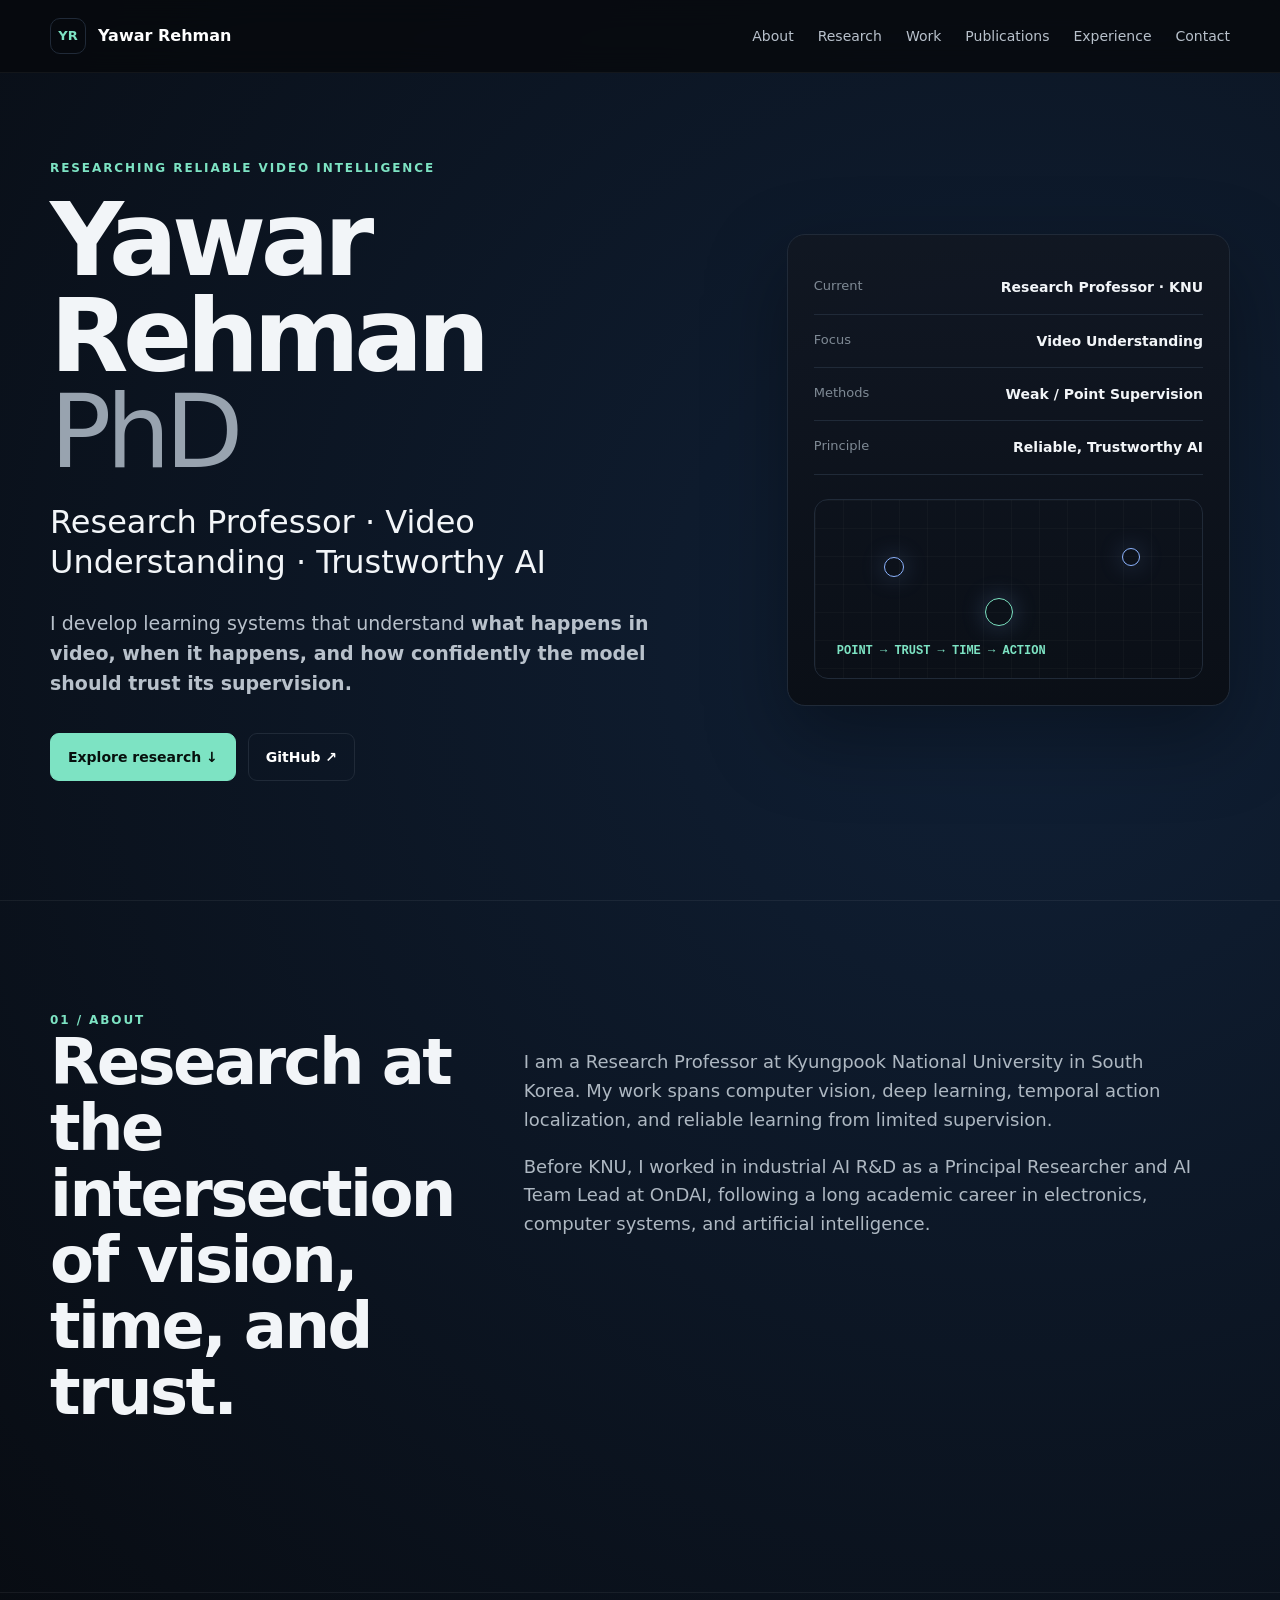
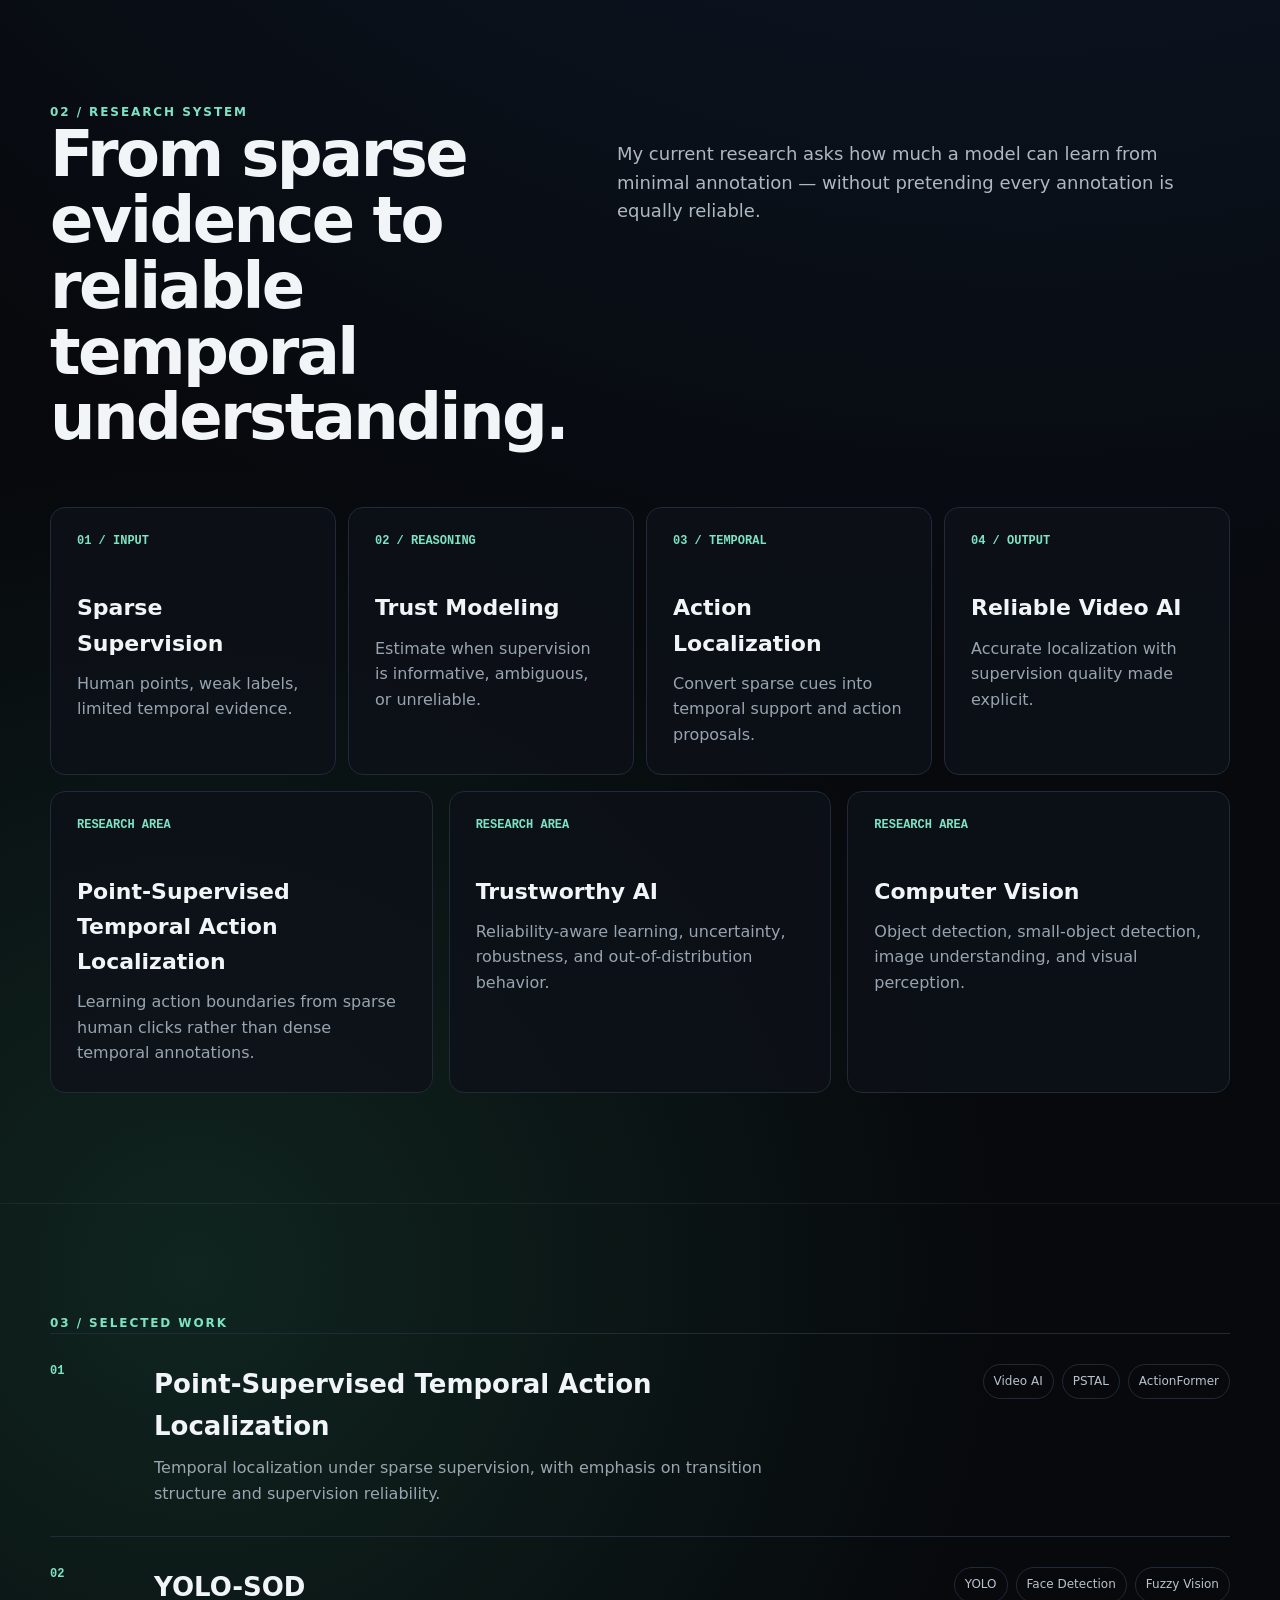
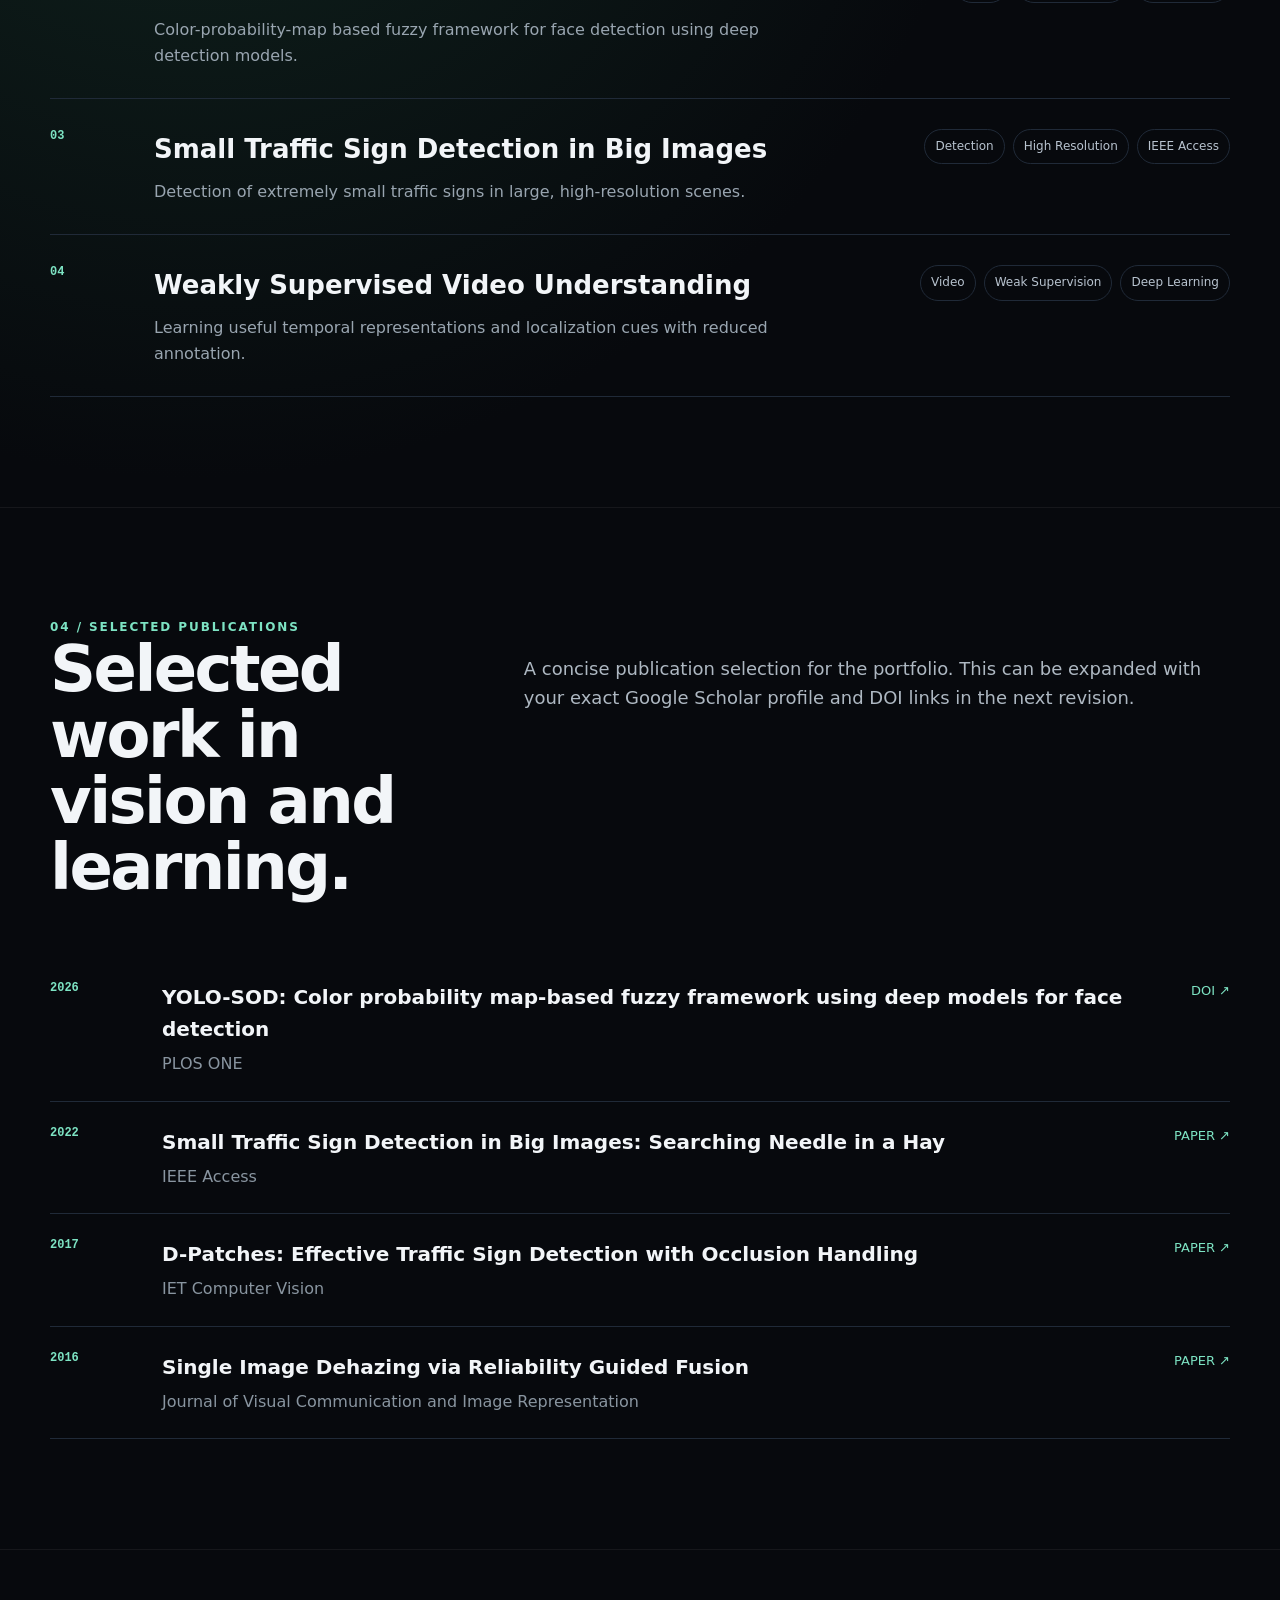
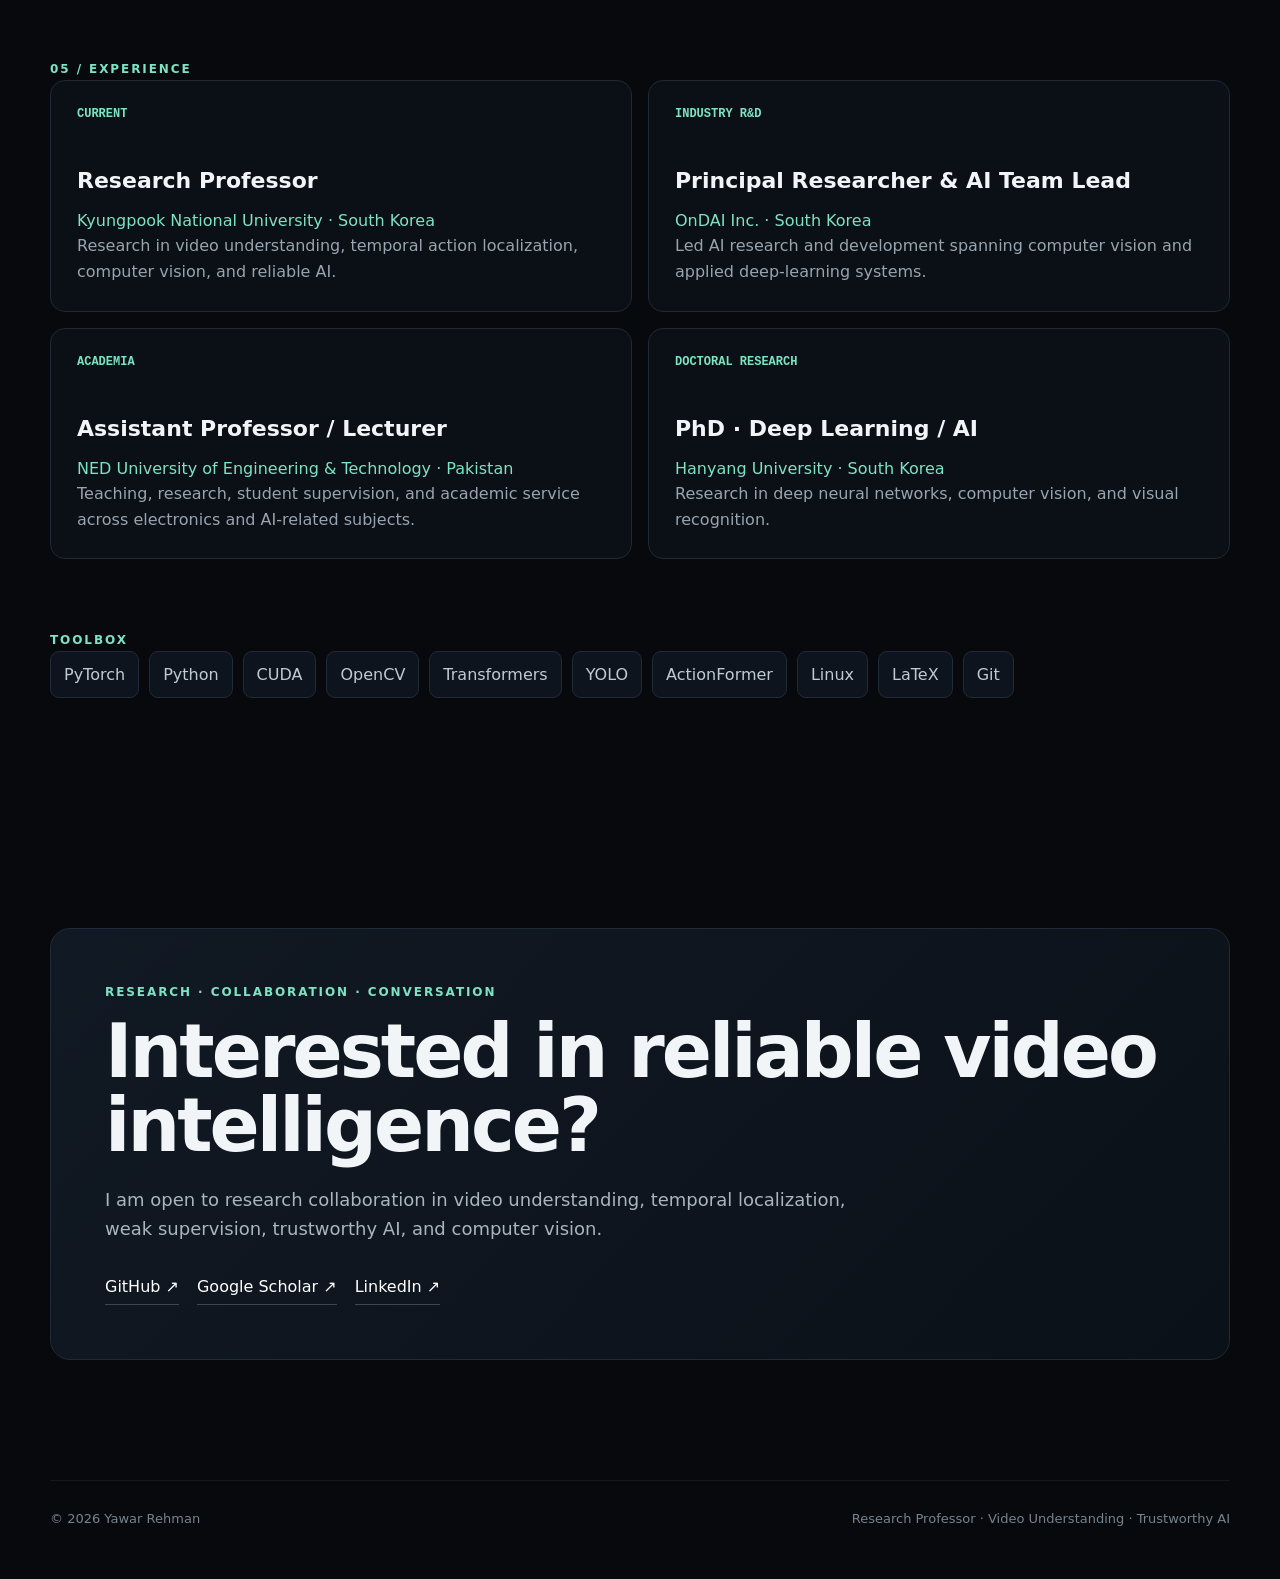
==== index.html @ 92bdb18e "Publish personal research website" ====
<!doctype html>
<html lang="en">
<head>
<meta charset="utf-8">
<meta name="viewport" content="width=device-width,initial-scale=1">
<meta name="description" content="Yawar Rehman, PhD — Research Professor working on video understanding, temporal action localization, trustworthy AI, and computer vision.">
<title>Yawar Rehman, PhD — Research Professor</title>
<style>
:root{--bg:#07090d;--panel:#0d1118;--text:#f2f5f8;--muted:#9aa6b2;--line:#202a38;--accent:#7de3c3;--accent2:#8db4ff;--max:1180px}
*{box-sizing:border-box}html{scroll-behavior:smooth}body{margin:0;background:radial-gradient(circle at 80% 10%,#102036 0,transparent 28%),radial-gradient(circle at 15% 45%,#10251f 0,transparent 22%),var(--bg);color:var(--text);font-family:Inter,ui-sans-serif,system-ui,-apple-system,BlinkMacSystemFont,"Segoe UI",sans-serif;line-height:1.6}
.wrap{width:min(var(--max),calc(100% - 40px));margin:auto}.nav{position:fixed;top:0;left:0;right:0;z-index:20;background:rgba(7,9,13,.82);backdrop-filter:blur(14px);border-bottom:1px solid rgba(255,255,255,.05)}.nav .wrap{height:72px;display:flex;align-items:center;justify-content:space-between}.brand{display:flex;align-items:center;gap:12px;color:#fff;text-decoration:none;font-weight:700}.mark{display:grid;place-items:center;width:36px;height:36px;border:1px solid var(--line);border-radius:10px;color:var(--accent);font-size:13px}.links{display:flex;gap:24px}.links a{color:#b8c1cb;text-decoration:none;font-size:14px}.links a:hover{color:#fff}
.hero{min-height:100vh;display:flex;align-items:center;padding:120px 0 80px}.hero-grid{display:grid;grid-template-columns:1.2fr .8fr;gap:72px;align-items:center}.eyebrow,.label{font-size:12px;letter-spacing:.16em;text-transform:uppercase;color:var(--accent);font-weight:700}.hero h1{font-size:clamp(52px,8vw,102px);line-height:.94;margin:14px 0 22px;letter-spacing:-.055em}.hero h1 span{display:block;color:#98a3af;font-weight:500}.role{font-size:clamp(20px,2.6vw,32px);line-height:1.25;margin-bottom:26px}.intro{max-width:760px;color:#b8c1cb;font-size:19px}.cta{display:flex;gap:12px;margin-top:34px;flex-wrap:wrap}.btn{display:inline-flex;align-items:center;gap:9px;padding:12px 17px;border-radius:9px;text-decoration:none;font-weight:700;font-size:14px;border:1px solid var(--line);color:#fff}.btn.primary{background:var(--accent);border-color:var(--accent);color:#07100d}
.panel{background:linear-gradient(180deg,rgba(17,23,34,.92),rgba(10,14,20,.92));border:1px solid var(--line);border-radius:18px;padding:26px;box-shadow:0 30px 80px rgba(0,0,0,.35)}.fact{display:flex;justify-content:space-between;gap:22px;padding:15px 0;border-bottom:1px solid var(--line)}.fact:last-child{border:0}.fact span{color:#7f8a95;font-size:13px}.fact strong{text-align:right;font-size:14px}.signal{height:180px;margin-top:24px;position:relative;border:1px solid var(--line);border-radius:14px;background:linear-gradient(rgba(255,255,255,.025) 1px,transparent 1px),linear-gradient(90deg,rgba(255,255,255,.025) 1px,transparent 1px);background-size:28px 28px;overflow:hidden}.signal:after{content:"POINT → TRUST → TIME → ACTION";position:absolute;left:22px;bottom:20px;font:600 12px ui-monospace,SFMono-Regular,monospace;color:var(--accent)}.orb{position:absolute;border-radius:50%;border:1px solid var(--accent2);box-shadow:0 0 24px rgba(141,180,255,.25)}.o1{width:20px;height:20px;left:18%;top:32%}.o2{width:28px;height:28px;left:44%;top:55%;border-color:var(--accent)}.o3{width:18px;height:18px;right:16%;top:27%}
.section{padding:110px 0;border-top:1px solid rgba(255,255,255,.06)}.head{display:grid;grid-template-columns:.75fr 1.25fr;gap:50px;margin-bottom:56px}.head h2{font-size:clamp(36px,5vw,64px);line-height:1.03;letter-spacing:-.04em;margin:0}.head p{color:#aeb8c2;font-size:18px;max-width:680px}.grid3{display:grid;grid-template-columns:repeat(3,1fr);gap:16px}.card{background:rgba(13,17,24,.8);border:1px solid var(--line);border-radius:15px;padding:26px;min-height:240px}.num{font:600 12px ui-monospace,SFMono-Regular,monospace;color:var(--accent);margin-bottom:42px}.card h3{font-size:22px;margin:0 0 10px}.card p{color:#98a4af;margin:0}.flow{display:grid;grid-template-columns:repeat(4,1fr);gap:12px;margin-top:18px}.flow .card{min-height:210px}
.work{border-top:1px solid var(--line)}.work-item{display:grid;grid-template-columns:80px 1fr .7fr;gap:24px;padding:30px 0;border-bottom:1px solid var(--line);align-items:start}.work-item h3{font-size:26px;margin:0 0 8px}.work-item p{color:#99a5b0;margin:0}.tags{display:flex;gap:8px;flex-wrap:wrap;justify-content:flex-end}.tag{border:1px solid var(--line);border-radius:999px;padding:7px 10px;color:#b8c3cf;font-size:12px}
.pub{display:grid;grid-template-columns:90px 1fr auto;gap:22px;padding:24px 0;border-bottom:1px solid var(--line);align-items:start}.pub h3{margin:0 0 6px;font-size:20px}.pub p{margin:0;color:#8995a0}.pub a{color:var(--accent);text-decoration:none;font-size:13px}.experience{display:grid;grid-template-columns:1fr 1fr;gap:16px}.experience .card{min-height:230px}.org{color:var(--accent)!important}.tools{display:flex;flex-wrap:wrap;gap:10px}.tools span{padding:10px 13px;border-radius:9px;background:#0e141d;border:1px solid var(--line);color:#c0cad4}
.contact{padding:120px 0}.contact-box{background:linear-gradient(135deg,#111924,#0b1118);border:1px solid var(--line);border-radius:20px;padding:54px}.contact h2{font-size:clamp(40px,6vw,74px);line-height:1;margin:12px 0 24px;letter-spacing:-.04em}.contact p{max-width:760px;color:#aab5c0;font-size:18px}.socials{display:flex;gap:18px;flex-wrap:wrap;margin-top:30px}.socials a{color:#fff;text-decoration:none;border-bottom:1px solid #3a4654;padding-bottom:4px}.footer{padding:28px 0 50px;color:#77838f;font-size:13px;display:flex;justify-content:space-between;gap:20px;border-top:1px solid rgba(255,255,255,.06)}
.reveal{opacity:0;transform:translateY(22px);transition:.7s ease}.reveal.on{opacity:1;transform:none}
@media(max-width:900px){.hero-grid,.head,.experience{grid-template-columns:1fr}.hero-grid{gap:35px}.grid3,.flow{grid-template-columns:1fr 1fr}.links{display:none}.work-item{grid-template-columns:55px 1fr}.tags{grid-column:2;justify-content:flex-start}.hero{padding-top:110px}}
@media(max-width:600px){.wrap{width:min(var(--max),calc(100% - 26px))}.grid3,.flow{grid-template-columns:1fr}.hero h1{font-size:54px}.role{font-size:22px}.section{padding:78px 0}.contact-box{padding:30px 22px}.pub{grid-template-columns:60px 1fr}.pub a{grid-column:2}.footer{flex-direction:column}}
</style>
</head>
<body>
<header class="nav"><div class="wrap"><a class="brand" href="#top"><span class="mark">YR</span><span>Yawar Rehman</span></a><nav class="links"><a href="#about">About</a><a href="#research">Research</a><a href="#work">Work</a><a href="#publications">Publications</a><a href="#experience">Experience</a><a href="#contact">Contact</a></nav></div></header>
<main id="top">
<section class="hero"><div class="wrap hero-grid"><div class="reveal"><div class="eyebrow">Researching reliable video intelligence</div><h1>Yawar Rehman<span>PhD</span></h1><div class="role">Research Professor · Video Understanding · Trustworthy AI</div><p class="intro">I develop learning systems that understand <strong>what happens in video, when it happens, and how confidently the model should trust its supervision.</strong></p><div class="cta"><a class="btn primary" href="#research">Explore research ↓</a><a class="btn" href="https://github.com/YawarGuguma" target="_blank" rel="noreferrer">GitHub ↗</a></div></div><aside class="panel reveal"><div class="fact"><span>Current</span><strong>Research Professor · KNU</strong></div><div class="fact"><span>Focus</span><strong>Video Understanding</strong></div><div class="fact"><span>Methods</span><strong>Weak / Point Supervision</strong></div><div class="fact"><span>Principle</span><strong>Reliable, Trustworthy AI</strong></div><div class="signal"><i class="orb o1"></i><i class="orb o2"></i><i class="orb o3"></i></div></aside></div></section>
<section id="about" class="section"><div class="wrap"><div class="label">01 / ABOUT</div><div class="head"><h2 class="reveal">Research at the intersection of vision, time, and trust.</h2><div class="reveal"><p>I am a Research Professor at Kyungpook National University in South Korea. My work spans computer vision, deep learning, temporal action localization, and reliable learning from limited supervision.</p><p>Before KNU, I worked in industrial AI R&amp;D as a Principal Researcher and AI Team Lead at OnDAI, following a long academic career in electronics, computer systems, and artificial intelligence.</p></div></div></div></section>
<section id="research" class="section"><div class="wrap"><div class="label">02 / RESEARCH SYSTEM</div><div class="head"><h2 class="reveal">From sparse evidence to reliable temporal understanding.</h2><p class="reveal">My current research asks how much a model can learn from minimal annotation — without pretending every annotation is equally reliable.</p></div><div class="flow"><article class="card reveal"><div class="num">01 / INPUT</div><h3>Sparse Supervision</h3><p>Human points, weak labels, limited temporal evidence.</p></article><article class="card reveal"><div class="num">02 / REASONING</div><h3>Trust Modeling</h3><p>Estimate when supervision is informative, ambiguous, or unreliable.</p></article><article class="card reveal"><div class="num">03 / TEMPORAL</div><h3>Action Localization</h3><p>Convert sparse cues into temporal support and action proposals.</p></article><article class="card reveal"><div class="num">04 / OUTPUT</div><h3>Reliable Video AI</h3><p>Accurate localization with supervision quality made explicit.</p></article></div><div class="grid3" style="margin-top:16px"><article class="card reveal"><div class="num">RESEARCH AREA</div><h3>Point-Supervised Temporal Action Localization</h3><p>Learning action boundaries from sparse human clicks rather than dense temporal annotations.</p></article><article class="card reveal"><div class="num">RESEARCH AREA</div><h3>Trustworthy AI</h3><p>Reliability-aware learning, uncertainty, robustness, and out-of-distribution behavior.</p></article><article class="card reveal"><div class="num">RESEARCH AREA</div><h3>Computer Vision</h3><p>Object detection, small-object detection, image understanding, and visual perception.</p></article></div></div></section>
<section id="work" class="section"><div class="wrap"><div class="label">03 / SELECTED WORK</div><div class="work"><article class="work-item reveal"><div class="num">01</div><div><h3>Point-Supervised Temporal Action Localization</h3><p>Temporal localization under sparse supervision, with emphasis on transition structure and supervision reliability.</p></div><div class="tags"><span class="tag">Video AI</span><span class="tag">PSTAL</span><span class="tag">ActionFormer</span></div></article><article class="work-item reveal"><div class="num">02</div><div><h3>YOLO-SOD</h3><p>Color-probability-map based fuzzy framework for face detection using deep detection models.</p></div><div class="tags"><span class="tag">YOLO</span><span class="tag">Face Detection</span><span class="tag">Fuzzy Vision</span></div></article><article class="work-item reveal"><div class="num">03</div><div><h3>Small Traffic Sign Detection in Big Images</h3><p>Detection of extremely small traffic signs in large, high-resolution scenes.</p></div><div class="tags"><span class="tag">Detection</span><span class="tag">High Resolution</span><span class="tag">IEEE Access</span></div></article><article class="work-item reveal"><div class="num">04</div><div><h3>Weakly Supervised Video Understanding</h3><p>Learning useful temporal representations and localization cues with reduced annotation.</p></div><div class="tags"><span class="tag">Video</span><span class="tag">Weak Supervision</span><span class="tag">Deep Learning</span></div></article></div></div></section>
<section id="publications" class="section"><div class="wrap"><div class="label">04 / SELECTED PUBLICATIONS</div><div class="head"><h2 class="reveal">Selected work in vision and learning.</h2><p class="reveal">A concise publication selection for the portfolio. This can be expanded with your exact Google Scholar profile and DOI links in the next revision.</p></div><div><article class="pub reveal"><div class="num">2026</div><div><h3>YOLO-SOD: Color probability map-based fuzzy framework using deep models for face detection</h3><p>PLOS ONE</p></div><a href="https://doi.org/10.1371/journal.pone.0360794" target="_blank" rel="noreferrer">DOI ↗</a></article><article class="pub reveal"><div class="num">2022</div><div><h3>Small Traffic Sign Detection in Big Images: Searching Needle in a Hay</h3><p>IEEE Access</p></div><a href="https://scholar.google.com/scholar?q=%22Small+Traffic+Sign+Detection+in+Big+Images%22" target="_blank" rel="noreferrer">PAPER ↗</a></article><article class="pub reveal"><div class="num">2017</div><div><h3>D-Patches: Effective Traffic Sign Detection with Occlusion Handling</h3><p>IET Computer Vision</p></div><a href="https://scholar.google.com/scholar?q=%22D-Patches%22+%22Yawar+Rehman%22" target="_blank" rel="noreferrer">PAPER ↗</a></article><article class="pub reveal"><div class="num">2016</div><div><h3>Single Image Dehazing via Reliability Guided Fusion</h3><p>Journal of Visual Communication and Image Representation</p></div><a href="https://scholar.google.com/scholar?q=%22Single+Image+Dehazing+via+Reliability+Guided+Fusion%22" target="_blank" rel="noreferrer">PAPER ↗</a></article></div></div></section>
<section id="experience" class="section"><div class="wrap"><div class="label">05 / EXPERIENCE</div><div class="experience"><article class="card reveal"><div class="num">CURRENT</div><h3>Research Professor</h3><p class="org">Kyungpook National University · South Korea</p><p>Research in video understanding, temporal action localization, computer vision, and reliable AI.</p></article><article class="card reveal"><div class="num">INDUSTRY R&amp;D</div><h3>Principal Researcher &amp; AI Team Lead</h3><p class="org">OnDAI Inc. · South Korea</p><p>Led AI research and development spanning computer vision and applied deep-learning systems.</p></article><article class="card reveal"><div class="num">ACADEMIA</div><h3>Assistant Professor / Lecturer</h3><p class="org">NED University of Engineering &amp; Technology · Pakistan</p><p>Teaching, research, student supervision, and academic service across electronics and AI-related subjects.</p></article><article class="card reveal"><div class="num">DOCTORAL RESEARCH</div><h3>PhD · Deep Learning / AI</h3><p class="org">Hanyang University · South Korea</p><p>Research in deep neural networks, computer vision, and visual recognition.</p></article></div><div class="label" style="margin-top:72px">TOOLBOX</div><div class="tools"><span>PyTorch</span><span>Python</span><span>CUDA</span><span>OpenCV</span><span>Transformers</span><span>YOLO</span><span>ActionFormer</span><span>Linux</span><span>LaTeX</span><span>Git</span></div></div></section>
<section id="contact" class="contact"><div class="wrap"><div class="contact-box reveal"><div class="eyebrow">Research · Collaboration · Conversation</div><h2>Interested in reliable video intelligence?</h2><p>I am open to research collaboration in video understanding, temporal localization, weak supervision, trustworthy AI, and computer vision.</p><div class="socials"><a href="https://github.com/YawarGuguma" target="_blank" rel="noreferrer">GitHub ↗</a><a href="https://scholar.google.com/scholar?q=%22Yawar+Rehman%22+computer+vision" target="_blank" rel="noreferrer">Google Scholar ↗</a><a href="https://www.linkedin.com/in/yawar-rehman" target="_blank" rel="noreferrer">LinkedIn ↗</a></div></div></div></section>
</main>
<footer class="wrap footer"><span>© <span id="year"></span> Yawar Rehman</span><span>Research Professor · Video Understanding · Trustworthy AI</span></footer>
<script>document.getElementById('year').textContent=new Date().getFullYear();const io=new IntersectionObserver(es=>es.forEach(e=>{if(e.isIntersecting)e.target.classList.add('on')}),{threshold:.12});document.querySelectorAll('.reveal').forEach(e=>io.observe(e));</script>
</body>
</html>
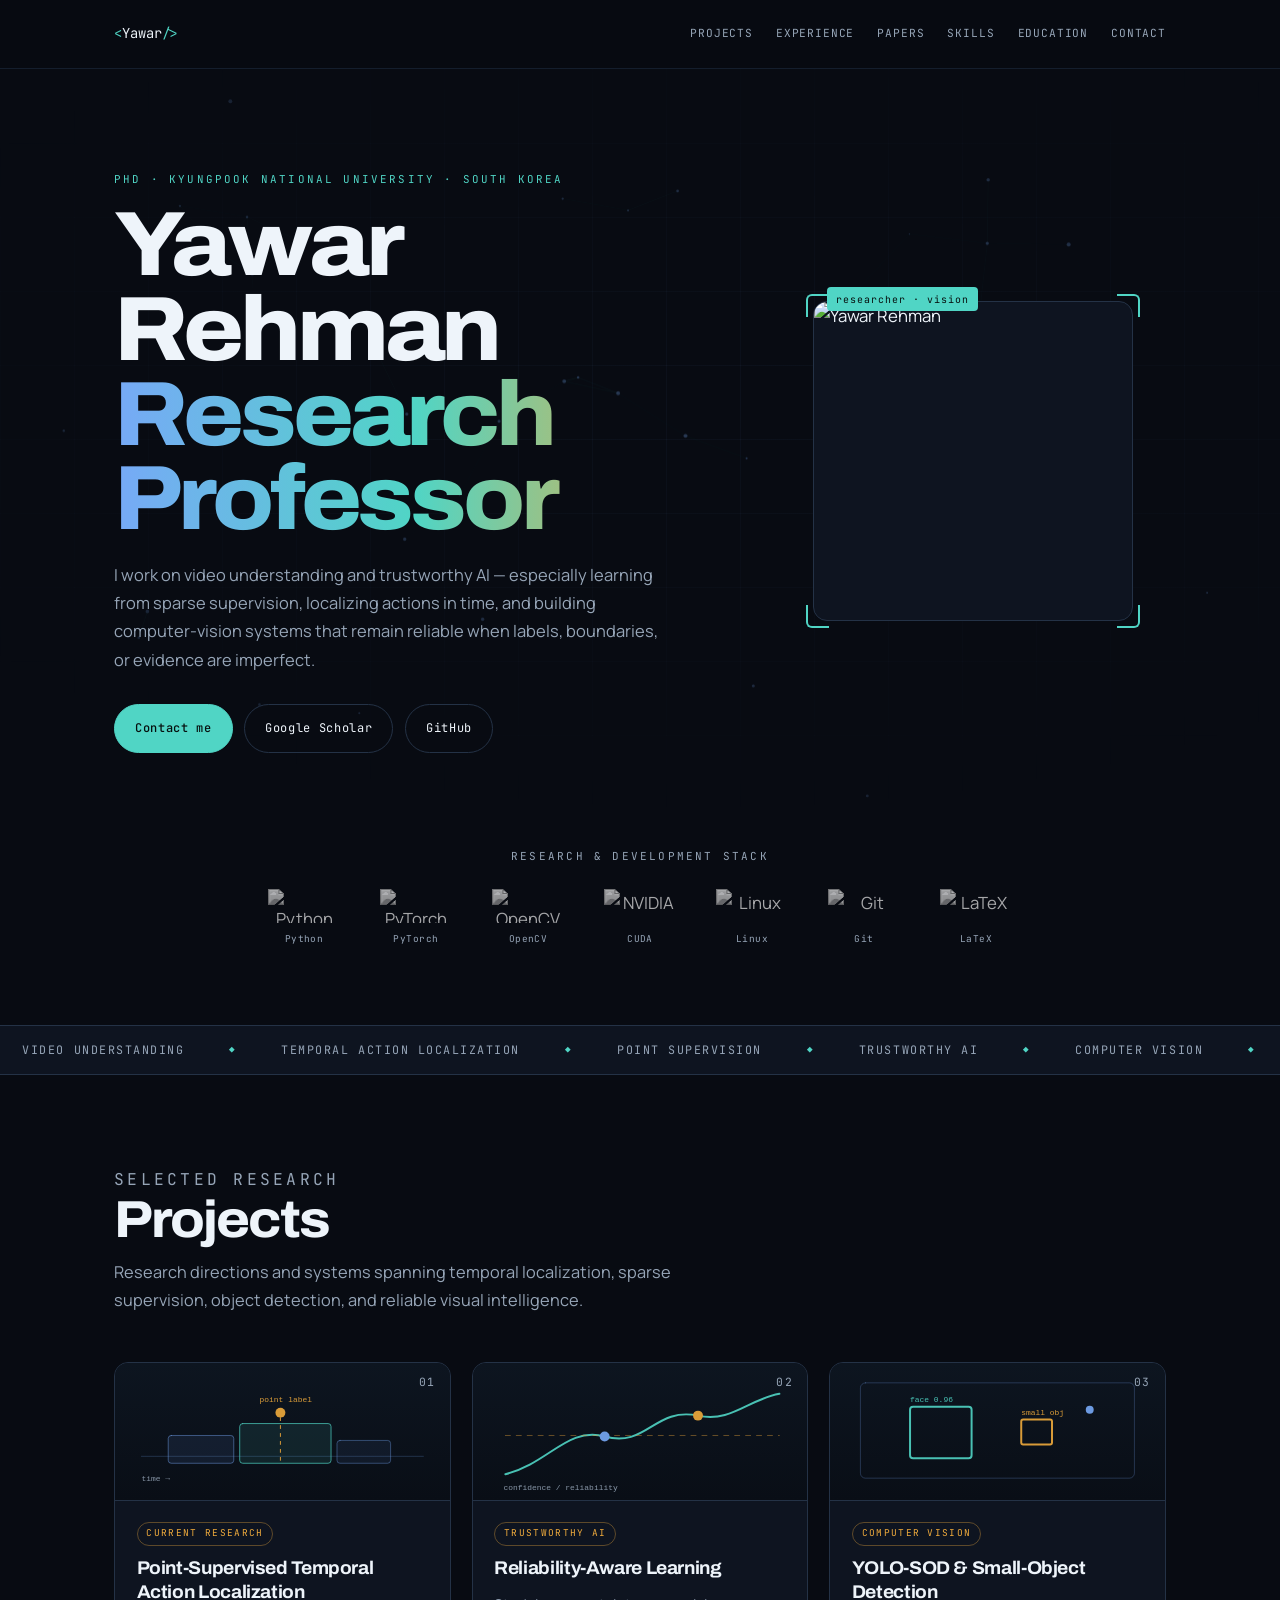
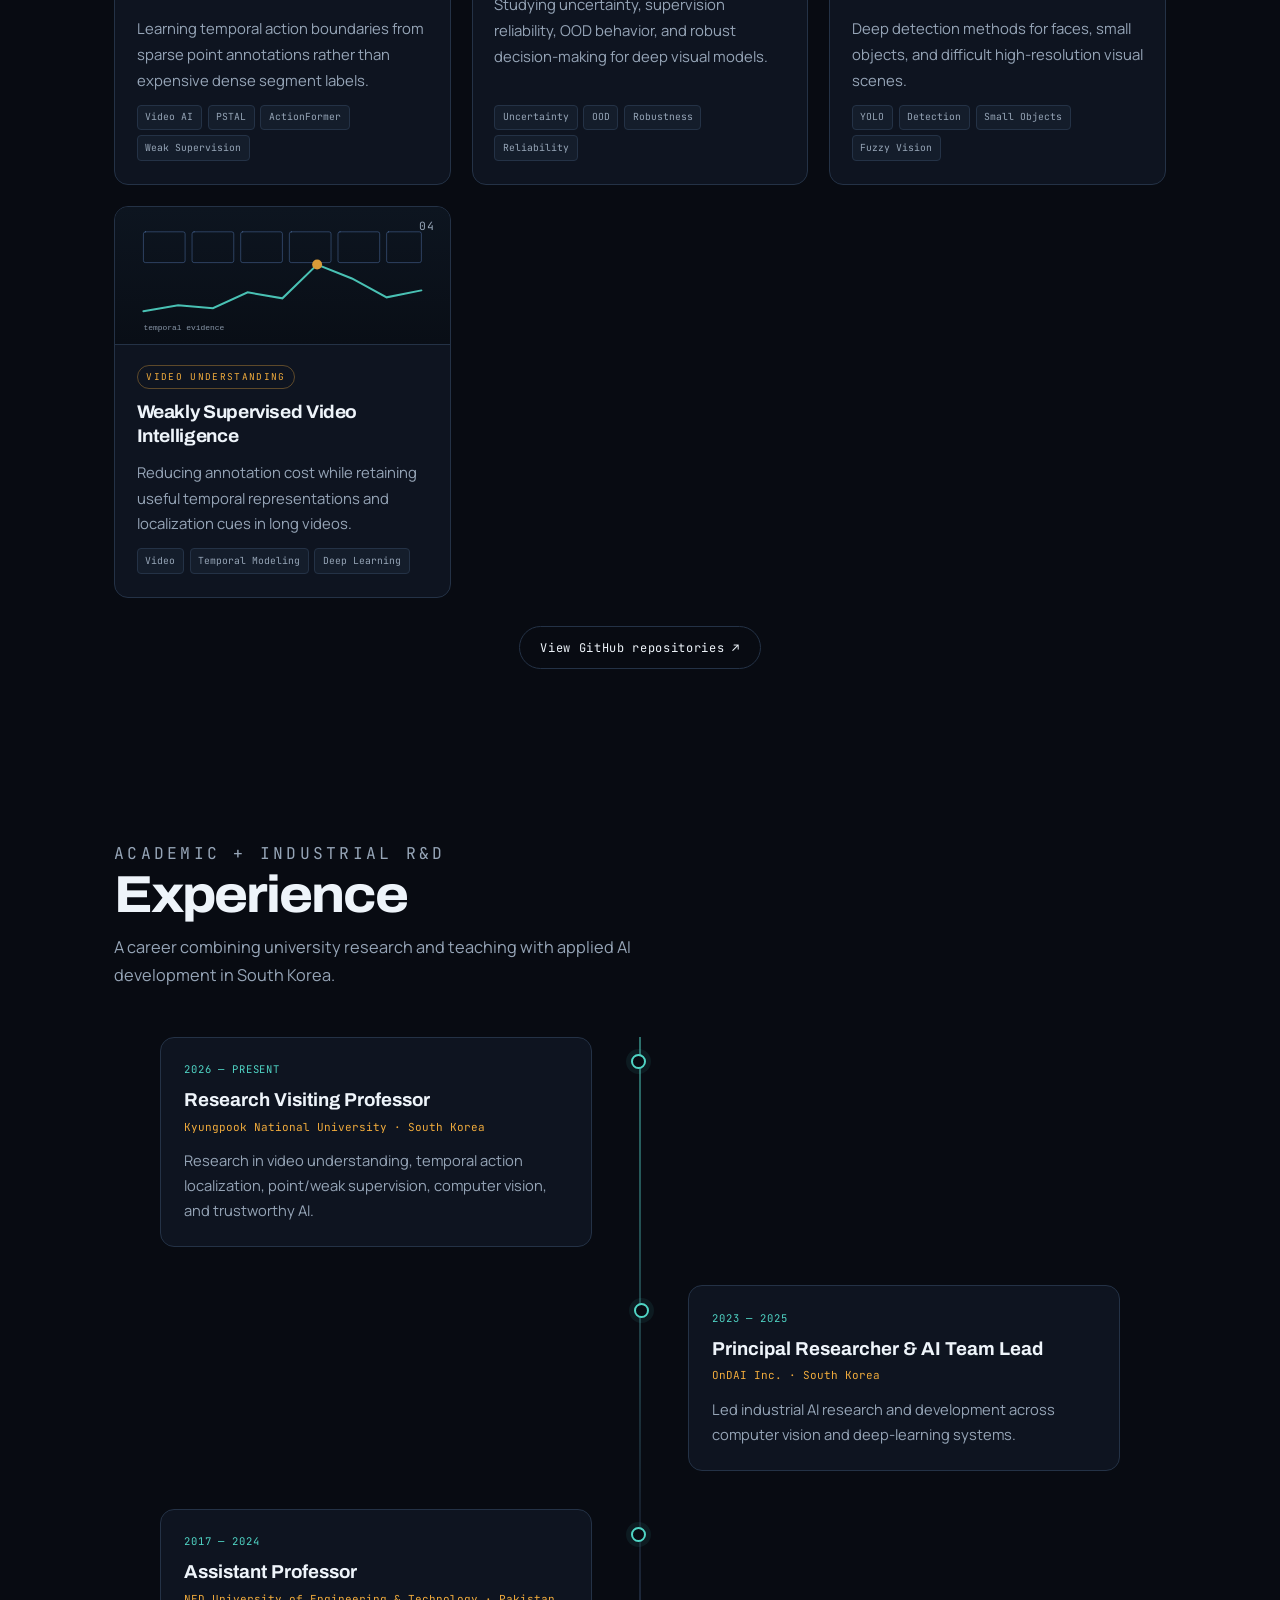
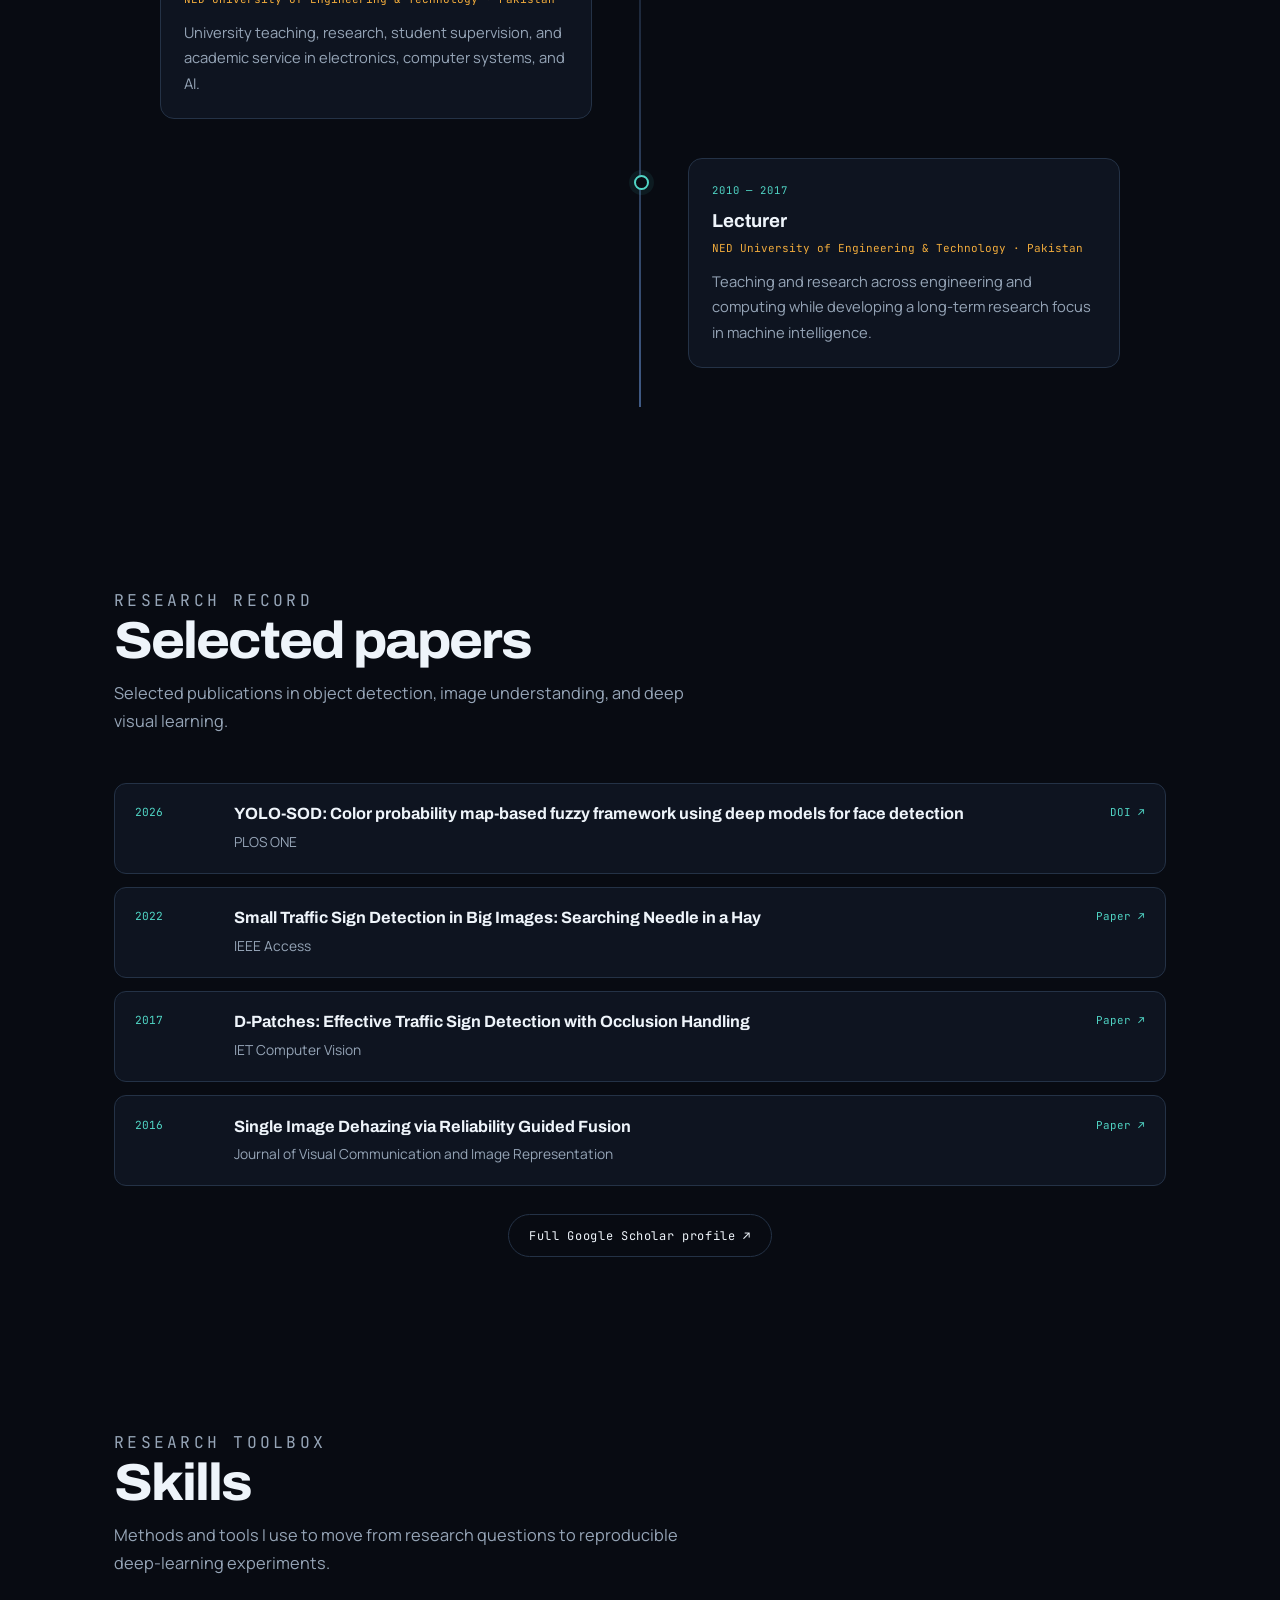
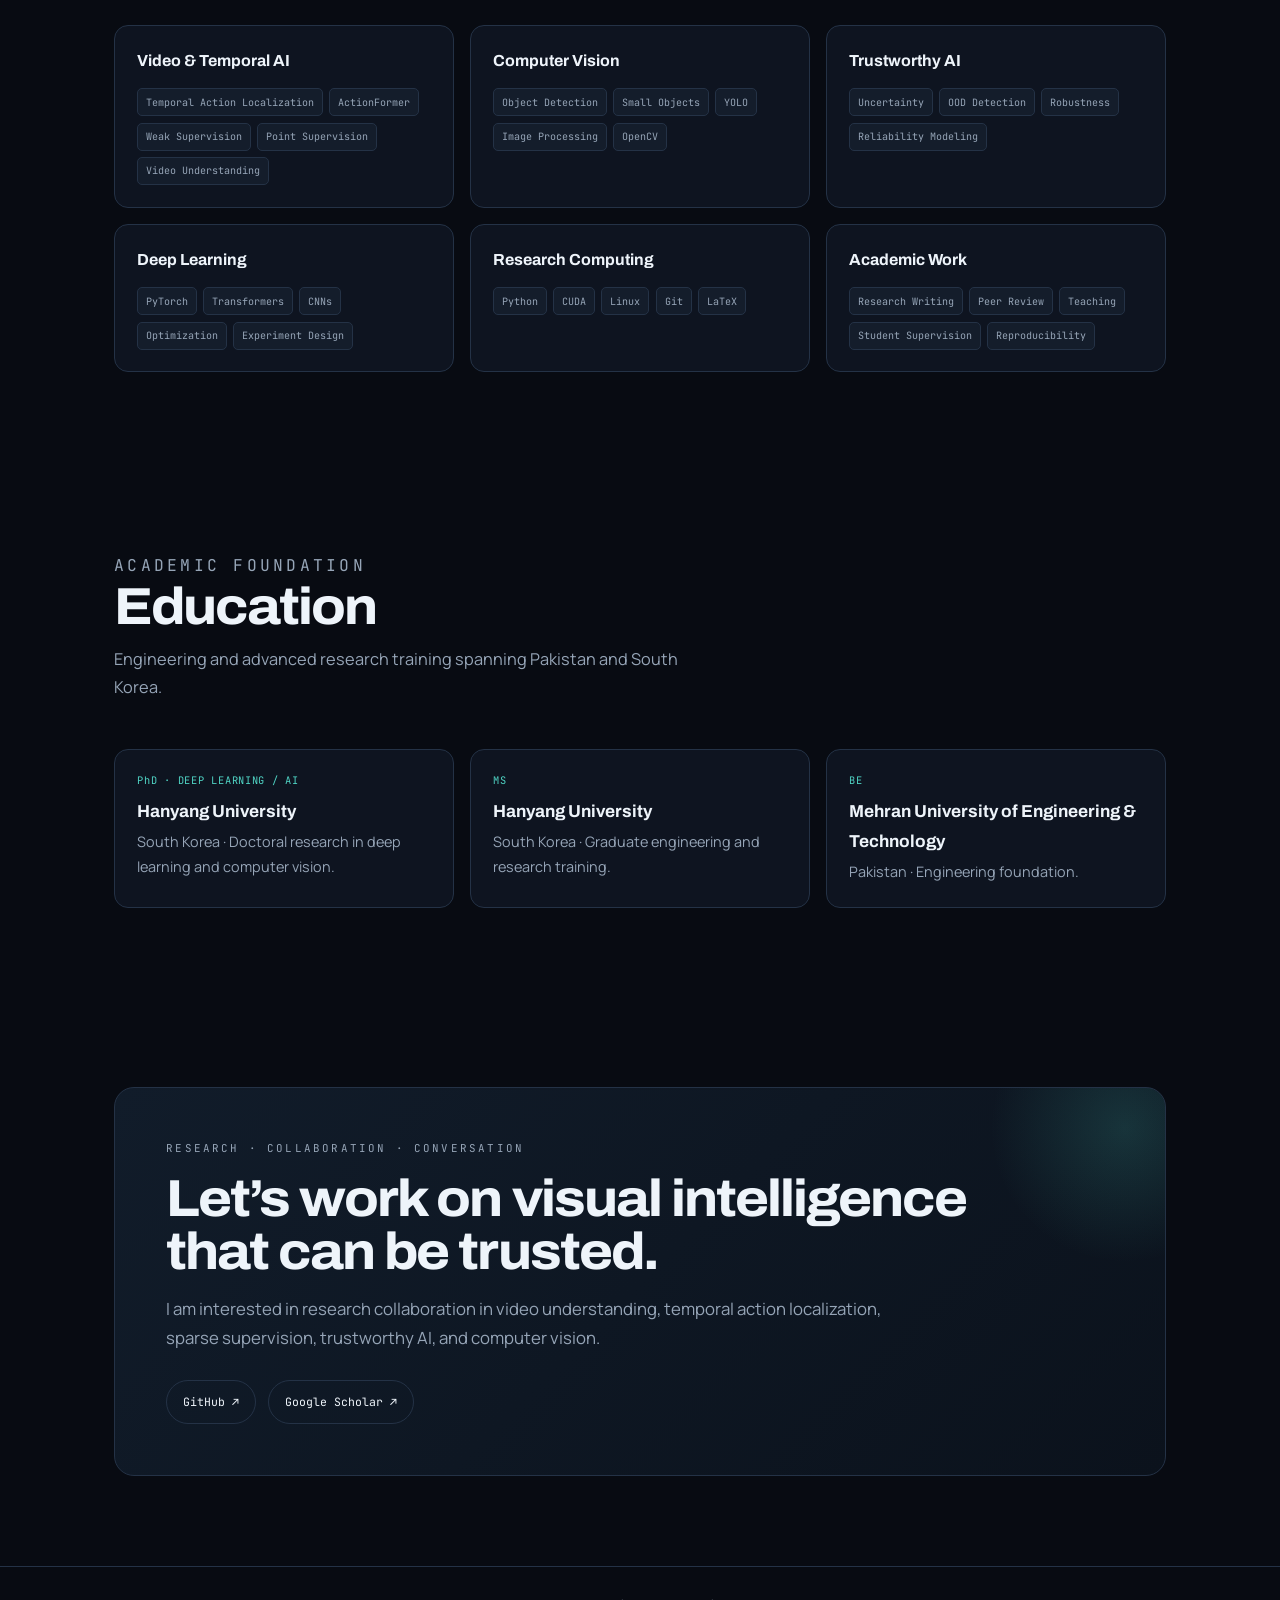
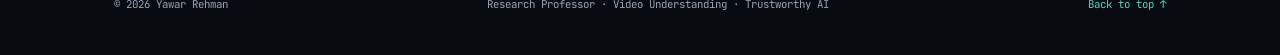
==== commit 6233fe7a: "Redesign portfolio in personal AI engineer style" ====
--- a/index.html
+++ b/index.html
@@ -1,37 +1,347 @@
-<!doctype html>
+<!DOCTYPE html>
 <html lang="en">
 <head>
 <meta charset="utf-8">
-<meta name="viewport" content="width=device-width,initial-scale=1">
+<meta name="viewport" content="width=device-width, initial-scale=1">
+<title>Yawar Rehman, PhD — Research Professor | Video Understanding & Trustworthy AI</title>
 <meta name="description" content="Yawar Rehman, PhD — Research Professor working on video understanding, temporal action localization, trustworthy AI, and computer vision.">
-<title>Yawar Rehman, PhD — Research Professor</title>
+<meta name="author" content="Yawar Rehman">
+<meta name="robots" content="index, follow">
+<meta property="og:type" content="website">
+<meta property="og:title" content="Yawar Rehman, PhD — Research Professor">
+<meta property="og:description" content="Research in video understanding, point-supervised temporal action localization, trustworthy AI, and computer vision.">
+<meta property="og:image" content="https://avatars.githubusercontent.com/u/144770407?v=4">
+<link rel="preconnect" href="https://fonts.googleapis.com">
+<link rel="preconnect" href="https://fonts.gstatic.com" crossorigin>
+<link href="https://fonts.googleapis.com/css2?family=Archivo:wdth,wght@75..125,400..800&family=Manrope:wght@300;400;500;600&family=JetBrains+Mono:wght@400;500&display=swap" rel="stylesheet">
 <style>
-:root{--bg:#07090d;--panel:#0d1118;--text:#f2f5f8;--muted:#9aa6b2;--line:#202a38;--accent:#7de3c3;--accent2:#8db4ff;--max:1180px}
-*{box-sizing:border-box}html{scroll-behavior:smooth}body{margin:0;background:radial-gradient(circle at 80% 10%,#102036 0,transparent 28%),radial-gradient(circle at 15% 45%,#10251f 0,transparent 22%),var(--bg);color:var(--text);font-family:Inter,ui-sans-serif,system-ui,-apple-system,BlinkMacSystemFont,"Segoe UI",sans-serif;line-height:1.6}
-.wrap{width:min(var(--max),calc(100% - 40px));margin:auto}.nav{position:fixed;top:0;left:0;right:0;z-index:20;background:rgba(7,9,13,.82);backdrop-filter:blur(14px);border-bottom:1px solid rgba(255,255,255,.05)}.nav .wrap{height:72px;display:flex;align-items:center;justify-content:space-between}.brand{display:flex;align-items:center;gap:12px;color:#fff;text-decoration:none;font-weight:700}.mark{display:grid;place-items:center;width:36px;height:36px;border:1px solid var(--line);border-radius:10px;color:var(--accent);font-size:13px}.links{display:flex;gap:24px}.links a{color:#b8c1cb;text-decoration:none;font-size:14px}.links a:hover{color:#fff}
-.hero{min-height:100vh;display:flex;align-items:center;padding:120px 0 80px}.hero-grid{display:grid;grid-template-columns:1.2fr .8fr;gap:72px;align-items:center}.eyebrow,.label{font-size:12px;letter-spacing:.16em;text-transform:uppercase;color:var(--accent);font-weight:700}.hero h1{font-size:clamp(52px,8vw,102px);line-height:.94;margin:14px 0 22px;letter-spacing:-.055em}.hero h1 span{display:block;color:#98a3af;font-weight:500}.role{font-size:clamp(20px,2.6vw,32px);line-height:1.25;margin-bottom:26px}.intro{max-width:760px;color:#b8c1cb;font-size:19px}.cta{display:flex;gap:12px;margin-top:34px;flex-wrap:wrap}.btn{display:inline-flex;align-items:center;gap:9px;padding:12px 17px;border-radius:9px;text-decoration:none;font-weight:700;font-size:14px;border:1px solid var(--line);color:#fff}.btn.primary{background:var(--accent);border-color:var(--accent);color:#07100d}
-.panel{background:linear-gradient(180deg,rgba(17,23,34,.92),rgba(10,14,20,.92));border:1px solid var(--line);border-radius:18px;padding:26px;box-shadow:0 30px 80px rgba(0,0,0,.35)}.fact{display:flex;justify-content:space-between;gap:22px;padding:15px 0;border-bottom:1px solid var(--line)}.fact:last-child{border:0}.fact span{color:#7f8a95;font-size:13px}.fact strong{text-align:right;font-size:14px}.signal{height:180px;margin-top:24px;position:relative;border:1px solid var(--line);border-radius:14px;background:linear-gradient(rgba(255,255,255,.025) 1px,transparent 1px),linear-gradient(90deg,rgba(255,255,255,.025) 1px,transparent 1px);background-size:28px 28px;overflow:hidden}.signal:after{content:"POINT → TRUST → TIME → ACTION";position:absolute;left:22px;bottom:20px;font:600 12px ui-monospace,SFMono-Regular,monospace;color:var(--accent)}.orb{position:absolute;border-radius:50%;border:1px solid var(--accent2);box-shadow:0 0 24px rgba(141,180,255,.25)}.o1{width:20px;height:20px;left:18%;top:32%}.o2{width:28px;height:28px;left:44%;top:55%;border-color:var(--accent)}.o3{width:18px;height:18px;right:16%;top:27%}
-.section{padding:110px 0;border-top:1px solid rgba(255,255,255,.06)}.head{display:grid;grid-template-columns:.75fr 1.25fr;gap:50px;margin-bottom:56px}.head h2{font-size:clamp(36px,5vw,64px);line-height:1.03;letter-spacing:-.04em;margin:0}.head p{color:#aeb8c2;font-size:18px;max-width:680px}.grid3{display:grid;grid-template-columns:repeat(3,1fr);gap:16px}.card{background:rgba(13,17,24,.8);border:1px solid var(--line);border-radius:15px;padding:26px;min-height:240px}.num{font:600 12px ui-monospace,SFMono-Regular,monospace;color:var(--accent);margin-bottom:42px}.card h3{font-size:22px;margin:0 0 10px}.card p{color:#98a4af;margin:0}.flow{display:grid;grid-template-columns:repeat(4,1fr);gap:12px;margin-top:18px}.flow .card{min-height:210px}
-.work{border-top:1px solid var(--line)}.work-item{display:grid;grid-template-columns:80px 1fr .7fr;gap:24px;padding:30px 0;border-bottom:1px solid var(--line);align-items:start}.work-item h3{font-size:26px;margin:0 0 8px}.work-item p{color:#99a5b0;margin:0}.tags{display:flex;gap:8px;flex-wrap:wrap;justify-content:flex-end}.tag{border:1px solid var(--line);border-radius:999px;padding:7px 10px;color:#b8c3cf;font-size:12px}
-.pub{display:grid;grid-template-columns:90px 1fr auto;gap:22px;padding:24px 0;border-bottom:1px solid var(--line);align-items:start}.pub h3{margin:0 0 6px;font-size:20px}.pub p{margin:0;color:#8995a0}.pub a{color:var(--accent);text-decoration:none;font-size:13px}.experience{display:grid;grid-template-columns:1fr 1fr;gap:16px}.experience .card{min-height:230px}.org{color:var(--accent)!important}.tools{display:flex;flex-wrap:wrap;gap:10px}.tools span{padding:10px 13px;border-radius:9px;background:#0e141d;border:1px solid var(--line);color:#c0cad4}
-.contact{padding:120px 0}.contact-box{background:linear-gradient(135deg,#111924,#0b1118);border:1px solid var(--line);border-radius:20px;padding:54px}.contact h2{font-size:clamp(40px,6vw,74px);line-height:1;margin:12px 0 24px;letter-spacing:-.04em}.contact p{max-width:760px;color:#aab5c0;font-size:18px}.socials{display:flex;gap:18px;flex-wrap:wrap;margin-top:30px}.socials a{color:#fff;text-decoration:none;border-bottom:1px solid #3a4654;padding-bottom:4px}.footer{padding:28px 0 50px;color:#77838f;font-size:13px;display:flex;justify-content:space-between;gap:20px;border-top:1px solid rgba(255,255,255,.06)}
-.reveal{opacity:0;transform:translateY(22px);transition:.7s ease}.reveal.on{opacity:1;transform:none}
-@media(max-width:900px){.hero-grid,.head,.experience{grid-template-columns:1fr}.hero-grid{gap:35px}.grid3,.flow{grid-template-columns:1fr 1fr}.links{display:none}.work-item{grid-template-columns:55px 1fr}.tags{grid-column:2;justify-content:flex-start}.hero{padding-top:110px}}
-@media(max-width:600px){.wrap{width:min(var(--max),calc(100% - 26px))}.grid3,.flow{grid-template-columns:1fr}.hero h1{font-size:54px}.role{font-size:22px}.section{padding:78px 0}.contact-box{padding:30px 22px}.pub{grid-template-columns:60px 1fr}.pub a{grid-column:2}.footer{flex-direction:column}}
+:root{
+  --bg:#080b12;
+  --panel:#0e1420;
+  --panel2:#141d2b;
+  --line:#243246;
+  --text:#eef4fa;
+  --dim:#96a5b7;
+  --cyan:#50d5c5;
+  --blue:#77a9f7;
+  --indigo:#564bb8;
+  --violet:#8d52c7;
+  --amber:#f0ab3c;
+  --pale:#dffcf7;
+  --display:"Archivo","Helvetica Neue",Arial,sans-serif;
+  --body:"Manrope",system-ui,-apple-system,sans-serif;
+  --mono:"JetBrains Mono",ui-monospace,SFMono-Regular,Menlo,monospace;
+  --gutter:clamp(1.15rem,5vw,4.6rem);
+  --radius:14px;
+  --grad:linear-gradient(90deg,var(--blue),var(--cyan),var(--amber));
+}
+*{box-sizing:border-box}
+html{scroll-behavior:smooth;scroll-padding-top:78px}
+body{margin:0;background:var(--bg);color:var(--text);font-family:var(--body);font-size:clamp(.97rem,.94rem + .15vw,1.05rem);line-height:1.72;-webkit-font-smoothing:antialiased;overflow-x:hidden}
+a{color:var(--cyan);text-decoration:none}a:hover{color:var(--amber)}
+img{max-width:100%;display:block}
+:focus-visible{outline:2px solid var(--cyan);outline-offset:3px;border-radius:4px}
+.wrap{max-width:1180px;margin:0 auto;padding-inline:var(--gutter)}
+.eyebrow{font-family:var(--mono);font-size:.68rem;letter-spacing:.2em;text-transform:uppercase;color:var(--cyan);margin:0 0 .9rem}
+.sec-head{margin-bottom:clamp(2rem,4vw,3rem)}
+h2{font-family:var(--display);font-variation-settings:"wdth" 108;font-weight:750;font-size:clamp(2.05rem,1.3rem + 2.6vw,3.25rem);line-height:1.02;letter-spacing:-.038em;margin:0 0 .75rem}
+.sec-head p{margin:0;color:var(--dim);max-width:58ch;font-size:1.02rem}
+section{padding-block:clamp(3.2rem,7vw,5.8rem)}
+
+/* header */
+.bar{position:sticky;top:0;z-index:70;background:rgba(8,11,18,.84);backdrop-filter:blur(13px);border-bottom:1px solid rgba(119,169,247,.12)}
+.bar .wrap{display:flex;align-items:center;justify-content:space-between;gap:1rem;height:68px}
+.logo{font-family:var(--mono);font-size:.86rem;color:var(--text)}
+.logo b{color:var(--cyan);font-weight:400}
+.bar nav{display:flex;gap:clamp(.8rem,1.8vw,1.6rem)}
+.bar nav a{font-family:var(--mono);font-size:.7rem;letter-spacing:.075em;text-transform:uppercase;color:var(--dim)}
+.bar nav a:hover{color:var(--cyan)}
+.burger{display:none;border:1px solid var(--line);background:transparent;border-radius:8px;padding:.42rem .62rem;color:var(--text);font-size:1rem;cursor:pointer}
+@media(max-width:900px){.bar nav{position:absolute;top:68px;left:0;right:0;flex-direction:column;gap:0;background:var(--bg);border-bottom:1px solid var(--line);padding:.45rem var(--gutter) 1rem}.bar nav[hidden]{display:none}.bar nav a{padding:.72rem 0;border-bottom:1px solid var(--line)}.burger{display:block}}
+
+/* hero */
+.hero{position:relative;padding-block:clamp(3.2rem,8vw,6.3rem) clamp(2rem,5vw,3.5rem);overflow:hidden}
+#field{position:absolute;inset:0;width:100%;height:100%;opacity:.88;pointer-events:none;-webkit-mask-image:radial-gradient(115% 90% at 62% 45%,#000 0%,rgba(0,0,0,.55) 55%,transparent 90%);mask-image:radial-gradient(115% 90% at 62% 45%,#000 0%,rgba(0,0,0,.55) 55%,transparent 90%)}
+.hero::after{content:"";position:absolute;inset:0;pointer-events:none;z-index:0;background:linear-gradient(90deg,rgba(119,169,247,.045) 1px,transparent 1px) 0 0/74px 74px,linear-gradient(rgba(119,169,247,.045) 1px,transparent 1px) 0 0/74px 74px;-webkit-mask-image:radial-gradient(90% 70% at 55% 45%,#000,transparent 82%);mask-image:radial-gradient(90% 70% at 55% 45%,#000,transparent 82%)}
+.hero .wrap{position:relative;z-index:1;display:grid;grid-template-columns:minmax(0,1.22fr) minmax(0,.78fr);gap:clamp(2rem,5vw,4.2rem);align-items:center}
+h1{font-family:var(--display);font-variation-settings:"wdth" 108;font-weight:800;font-size:clamp(2.7rem,1rem + 6.5vw,5.7rem);line-height:.93;letter-spacing:-.045em;margin:0 0 1.15rem}
+h1 span{display:block;background:var(--grad);-webkit-background-clip:text;background-clip:text;color:transparent}
+.hero .intro{margin:0;color:var(--dim);max-width:56ch;font-size:1.03rem}
+.hero .cta{display:flex;flex-wrap:wrap;gap:.72rem;margin-top:1.9rem}
+.btn{font-family:var(--mono);font-size:.75rem;letter-spacing:.055em;padding:.8rem 1.25rem;border-radius:999px;border:1px solid var(--line);transition:.18s ease}
+.btn.solid{background:var(--cyan);border-color:var(--cyan);color:#06100f;font-weight:500}.btn.solid:hover{background:var(--amber);border-color:var(--amber);color:#151007;transform:translateY(-2px)}
+.btn.ghost{color:var(--text);background:transparent}.btn.ghost:hover{border-color:var(--cyan);color:var(--cyan);transform:translateY(-2px)}
+.portrait{position:relative;justify-self:center;width:min(320px,80vw);margin:0}
+.portrait img{width:320px;height:320px;object-fit:cover;border-radius:var(--radius);border:1px solid var(--line);background:var(--panel)}
+.portrait .corner{position:absolute;width:23px;height:23px;border:2px solid var(--cyan)}
+.portrait .c1{top:-7px;left:-7px;border-right:0;border-bottom:0;border-radius:6px 0 0 0}.portrait .c2{top:-7px;right:-7px;border-left:0;border-bottom:0;border-radius:0 6px 0 0}.portrait .c3{bottom:-7px;left:-7px;border-right:0;border-top:0;border-radius:0 0 0 6px}.portrait .c4{bottom:-7px;right:-7px;border-left:0;border-top:0;border-radius:0 0 6px 0}
+.portrait .tag{position:absolute;top:-14px;left:14px;background:var(--cyan);color:#071210;font-family:var(--mono);font-size:.62rem;letter-spacing:.1em;padding:.22rem .56rem;border-radius:4px;z-index:2}
+@media(max-width:820px){.hero .wrap{grid-template-columns:1fr}.portrait{justify-self:start;margin-top:1rem;width:min(280px,78vw)}.portrait img{width:280px;height:280px}}
+
+/* stack */
+.stack{padding-block:clamp(1.5rem,3vw,2.4rem)}
+.stack h3{font-family:var(--mono);font-size:.69rem;letter-spacing:.2em;text-transform:uppercase;color:var(--dim);text-align:center;font-weight:400;margin:0 0 1.45rem}
+.icons{display:flex;flex-wrap:wrap;justify-content:center;gap:clamp(1rem,3.3vw,2.5rem);align-items:center}
+.icons figure{margin:0;text-align:center;width:72px}.icons img{height:34px;width:auto;margin:0 auto;filter:grayscale(1) opacity(.67);transition:.2s ease}.icons figure:hover img{filter:none;transform:translateY(-3px)}.icons figcaption{font-family:var(--mono);font-size:.59rem;color:var(--dim);margin-top:.48rem;letter-spacing:.05em}
+.marquee{border-block:1px solid var(--line);background:var(--panel);overflow:hidden;padding:.86rem 0;margin-top:clamp(1.5rem,4vw,2.5rem)}
+.marquee div{display:flex;width:max-content;animation:slide 38s linear infinite}.marquee:hover div{animation-play-state:paused}.marquee span{font-family:var(--mono);font-size:.73rem;letter-spacing:.13em;text-transform:uppercase;color:var(--dim);padding-inline:1.4rem;white-space:nowrap}.marquee span::after{content:"◆";color:var(--cyan);margin-left:2.8rem;font-size:.58rem;vertical-align:middle}@keyframes slide{from{transform:translateX(0)}to{transform:translateX(-50%)}}
+
+/* project cards */
+.cards{display:grid;grid-template-columns:repeat(auto-fill,minmax(min(100%,21rem),1fr));gap:1.3rem}
+.card{background:var(--panel);border:1px solid var(--line);border-radius:var(--radius);overflow:hidden;display:flex;flex-direction:column;transition:.22s ease}.card:hover{transform:translateY(-4px);border-color:rgba(80,213,197,.6);background:var(--panel2)}
+.thumb{height:138px;position:relative;background:linear-gradient(180deg,#0d1520,#090e16);border-bottom:1px solid var(--line);overflow:hidden}.thumb svg{width:100%;height:100%;display:block;opacity:.9;transition:.2s ease}.card:hover .thumb svg{opacity:1}.thumb .num{position:absolute;right:14px;top:9px;font-family:var(--mono);font-size:.71rem;letter-spacing:.14em;color:var(--dim)}
+.card .body{padding:1.3rem 1.35rem 1.45rem;display:flex;flex-direction:column;gap:.72rem;flex:1}.badge{font-family:var(--mono);font-size:.59rem;letter-spacing:.14em;text-transform:uppercase;color:var(--amber);border:1px solid rgba(240,171,60,.35);border-radius:999px;padding:.18rem .55rem;align-self:flex-start}.card h3{margin:0;font-family:var(--display);font-variation-settings:"wdth" 104;font-size:1.15rem;font-weight:700;letter-spacing:-.02em;line-height:1.3}.card h3 a{color:var(--text)}.card:hover h3 a{color:var(--cyan)}.card p{margin:0;color:var(--dim);font-size:.93rem;flex:1}.tags{display:flex;flex-wrap:wrap;gap:.35rem;margin:0;padding:0;list-style:none}.tags li{font-family:var(--mono);font-size:.61rem;color:var(--dim);background:var(--panel2);border:1px solid var(--line);border-radius:4px;padding:.2rem .48rem}
+.more{text-align:center;margin-top:2.1rem}
+
+/* experience timeline */
+.timeline{position:relative;max-width:960px;margin:0 auto;padding:0;list-style:none}.timeline::before{content:"";position:absolute;left:50%;top:0;bottom:0;width:1px;background:linear-gradient(var(--cyan),var(--line),var(--blue));transform:translateX(-.5px)}
+.timeline li{position:relative;width:50%;padding:0 3rem 2.4rem 0}.timeline li:nth-child(even){margin-left:50%;padding:0 0 2.4rem 3rem}.timeline li::after{content:"";position:absolute;top:1.1rem;right:-6px;width:11px;height:11px;border-radius:50%;background:var(--bg);border:2px solid var(--cyan);box-shadow:0 0 0 5px rgba(80,213,197,.08)}.timeline li:nth-child(even)::after{right:auto;left:-6px}
+.timeline .box{background:var(--panel);border:1px solid var(--line);border-radius:var(--radius);padding:1.4rem 1.45rem}.timeline .when{font-family:var(--mono);font-size:.66rem;letter-spacing:.08em;color:var(--cyan)}.timeline h3{font-family:var(--display);font-size:1.17rem;margin:.35rem 0 .1rem}.timeline .org{font-family:var(--mono);font-size:.69rem;color:var(--amber);margin-bottom:.7rem}.timeline p{margin:0;color:var(--dim);font-size:.92rem}
+@media(max-width:760px){.timeline::before{left:7px}.timeline li,.timeline li:nth-child(even){width:100%;margin:0;padding:0 0 1.4rem 2.3rem}.timeline li::after,.timeline li:nth-child(even)::after{left:1px;right:auto}}
+
+/* papers */
+.paper-list{display:grid;gap:.85rem}.paper{display:grid;grid-template-columns:80px 1fr auto;gap:1.2rem;align-items:start;padding:1.2rem 1.25rem;background:var(--panel);border:1px solid var(--line);border-radius:12px;transition:.2s}.paper:hover{border-color:rgba(119,169,247,.5);transform:translateX(3px)}.paper .year{font-family:var(--mono);font-size:.7rem;color:var(--cyan)}.paper h3{font-family:var(--display);font-size:1.02rem;line-height:1.35;margin:0 0 .28rem}.paper p{margin:0;color:var(--dim);font-size:.86rem}.paper a{font-family:var(--mono);font-size:.68rem;white-space:nowrap}
+@media(max-width:650px){.paper{grid-template-columns:56px 1fr}.paper a{grid-column:2}}
+
+/* skills */
+.skill-grid{display:grid;grid-template-columns:repeat(3,1fr);gap:1rem}.skill{background:var(--panel);border:1px solid var(--line);border-radius:var(--radius);padding:1.35rem}.skill h3{font-family:var(--display);font-size:1rem;margin:0 0 .85rem}.chips{display:flex;flex-wrap:wrap;gap:.4rem}.chips span{font-family:var(--mono);font-size:.63rem;padding:.27rem .5rem;border:1px solid var(--line);border-radius:5px;color:var(--dim);background:var(--panel2)}
+@media(max-width:850px){.skill-grid{grid-template-columns:1fr 1fr}}@media(max-width:520px){.skill-grid{grid-template-columns:1fr}}
+
+/* education */
+.edu-grid{display:grid;grid-template-columns:repeat(3,1fr);gap:1rem}.edu{background:var(--panel);border:1px solid var(--line);border-radius:var(--radius);padding:1.4rem}.edu .degree{font-family:var(--mono);font-size:.65rem;color:var(--cyan);letter-spacing:.07em}.edu h3{font-family:var(--display);font-size:1.08rem;margin:.45rem 0 .2rem}.edu p{margin:0;color:var(--dim);font-size:.9rem}@media(max-width:820px){.edu-grid{grid-template-columns:1fr}}
+
+/* contact */
+.contact-box{position:relative;overflow:hidden;background:linear-gradient(135deg,#111c2a,#0b121c);border:1px solid var(--line);border-radius:20px;padding:clamp(1.7rem,4vw,3.2rem)}.contact-box::after{content:"";position:absolute;width:280px;height:280px;border-radius:50%;right:-100px;top:-100px;background:radial-gradient(circle,rgba(80,213,197,.16),transparent 68%)}.contact-box h2{max-width:800px}.contact-box p{max-width:720px;color:var(--dim)}.contact-links{display:flex;flex-wrap:wrap;gap:.75rem;margin-top:1.7rem}.contact-links a{font-family:var(--mono);font-size:.72rem;border:1px solid var(--line);border-radius:999px;padding:.68rem 1rem;color:var(--text)}.contact-links a:hover{border-color:var(--cyan);color:var(--cyan)}
+footer{border-top:1px solid var(--line);padding:1.8rem 0 2.6rem;color:var(--dim);font-family:var(--mono);font-size:.67rem}.foot{display:flex;justify-content:space-between;gap:1rem;flex-wrap:wrap}
+.reveal{opacity:0;transform:translateY(20px);transition:.65s ease}.reveal.on{opacity:1;transform:none}
 </style>
 </head>
 <body>
-<header class="nav"><div class="wrap"><a class="brand" href="#top"><span class="mark">YR</span><span>Yawar Rehman</span></a><nav class="links"><a href="#about">About</a><a href="#research">Research</a><a href="#work">Work</a><a href="#publications">Publications</a><a href="#experience">Experience</a><a href="#contact">Contact</a></nav></div></header>
+<header class="bar">
+  <div class="wrap">
+    <a class="logo" href="#top"><b>&lt;</b>Yawar<b>/&gt;</b></a>
+    <nav id="nav">
+      <a href="#projects">Projects</a>
+      <a href="#experience">Experience</a>
+      <a href="#papers">Papers</a>
+      <a href="#skills">Skills</a>
+      <a href="#education">Education</a>
+      <a href="#contact">Contact</a>
+    </nav>
+    <button class="burger" id="burger" aria-expanded="false" aria-controls="nav" aria-label="Menu">☰</button>
+  </div>
+</header>
+
 <main id="top">
-<section class="hero"><div class="wrap hero-grid"><div class="reveal"><div class="eyebrow">Researching reliable video intelligence</div><h1>Yawar Rehman<span>PhD</span></h1><div class="role">Research Professor · Video Understanding · Trustworthy AI</div><p class="intro">I develop learning systems that understand <strong>what happens in video, when it happens, and how confidently the model should trust its supervision.</strong></p><div class="cta"><a class="btn primary" href="#research">Explore research ↓</a><a class="btn" href="https://github.com/YawarGuguma" target="_blank" rel="noreferrer">GitHub ↗</a></div></div><aside class="panel reveal"><div class="fact"><span>Current</span><strong>Research Professor · KNU</strong></div><div class="fact"><span>Focus</span><strong>Video Understanding</strong></div><div class="fact"><span>Methods</span><strong>Weak / Point Supervision</strong></div><div class="fact"><span>Principle</span><strong>Reliable, Trustworthy AI</strong></div><div class="signal"><i class="orb o1"></i><i class="orb o2"></i><i class="orb o3"></i></div></aside></div></section>
-<section id="about" class="section"><div class="wrap"><div class="label">01 / ABOUT</div><div class="head"><h2 class="reveal">Research at the intersection of vision, time, and trust.</h2><div class="reveal"><p>I am a Research Professor at Kyungpook National University in South Korea. My work spans computer vision, deep learning, temporal action localization, and reliable learning from limited supervision.</p><p>Before KNU, I worked in industrial AI R&amp;D as a Principal Researcher and AI Team Lead at OnDAI, following a long academic career in electronics, computer systems, and artificial intelligence.</p></div></div></div></section>
-<section id="research" class="section"><div class="wrap"><div class="label">02 / RESEARCH SYSTEM</div><div class="head"><h2 class="reveal">From sparse evidence to reliable temporal understanding.</h2><p class="reveal">My current research asks how much a model can learn from minimal annotation — without pretending every annotation is equally reliable.</p></div><div class="flow"><article class="card reveal"><div class="num">01 / INPUT</div><h3>Sparse Supervision</h3><p>Human points, weak labels, limited temporal evidence.</p></article><article class="card reveal"><div class="num">02 / REASONING</div><h3>Trust Modeling</h3><p>Estimate when supervision is informative, ambiguous, or unreliable.</p></article><article class="card reveal"><div class="num">03 / TEMPORAL</div><h3>Action Localization</h3><p>Convert sparse cues into temporal support and action proposals.</p></article><article class="card reveal"><div class="num">04 / OUTPUT</div><h3>Reliable Video AI</h3><p>Accurate localization with supervision quality made explicit.</p></article></div><div class="grid3" style="margin-top:16px"><article class="card reveal"><div class="num">RESEARCH AREA</div><h3>Point-Supervised Temporal Action Localization</h3><p>Learning action boundaries from sparse human clicks rather than dense temporal annotations.</p></article><article class="card reveal"><div class="num">RESEARCH AREA</div><h3>Trustworthy AI</h3><p>Reliability-aware learning, uncertainty, robustness, and out-of-distribution behavior.</p></article><article class="card reveal"><div class="num">RESEARCH AREA</div><h3>Computer Vision</h3><p>Object detection, small-object detection, image understanding, and visual perception.</p></article></div></div></section>
-<section id="work" class="section"><div class="wrap"><div class="label">03 / SELECTED WORK</div><div class="work"><article class="work-item reveal"><div class="num">01</div><div><h3>Point-Supervised Temporal Action Localization</h3><p>Temporal localization under sparse supervision, with emphasis on transition structure and supervision reliability.</p></div><div class="tags"><span class="tag">Video AI</span><span class="tag">PSTAL</span><span class="tag">ActionFormer</span></div></article><article class="work-item reveal"><div class="num">02</div><div><h3>YOLO-SOD</h3><p>Color-probability-map based fuzzy framework for face detection using deep detection models.</p></div><div class="tags"><span class="tag">YOLO</span><span class="tag">Face Detection</span><span class="tag">Fuzzy Vision</span></div></article><article class="work-item reveal"><div class="num">03</div><div><h3>Small Traffic Sign Detection in Big Images</h3><p>Detection of extremely small traffic signs in large, high-resolution scenes.</p></div><div class="tags"><span class="tag">Detection</span><span class="tag">High Resolution</span><span class="tag">IEEE Access</span></div></article><article class="work-item reveal"><div class="num">04</div><div><h3>Weakly Supervised Video Understanding</h3><p>Learning useful temporal representations and localization cues with reduced annotation.</p></div><div class="tags"><span class="tag">Video</span><span class="tag">Weak Supervision</span><span class="tag">Deep Learning</span></div></article></div></div></section>
-<section id="publications" class="section"><div class="wrap"><div class="label">04 / SELECTED PUBLICATIONS</div><div class="head"><h2 class="reveal">Selected work in vision and learning.</h2><p class="reveal">A concise publication selection for the portfolio. This can be expanded with your exact Google Scholar profile and DOI links in the next revision.</p></div><div><article class="pub reveal"><div class="num">2026</div><div><h3>YOLO-SOD: Color probability map-based fuzzy framework using deep models for face detection</h3><p>PLOS ONE</p></div><a href="https://doi.org/10.1371/journal.pone.0360794" target="_blank" rel="noreferrer">DOI ↗</a></article><article class="pub reveal"><div class="num">2022</div><div><h3>Small Traffic Sign Detection in Big Images: Searching Needle in a Hay</h3><p>IEEE Access</p></div><a href="https://scholar.google.com/scholar?q=%22Small+Traffic+Sign+Detection+in+Big+Images%22" target="_blank" rel="noreferrer">PAPER ↗</a></article><article class="pub reveal"><div class="num">2017</div><div><h3>D-Patches: Effective Traffic Sign Detection with Occlusion Handling</h3><p>IET Computer Vision</p></div><a href="https://scholar.google.com/scholar?q=%22D-Patches%22+%22Yawar+Rehman%22" target="_blank" rel="noreferrer">PAPER ↗</a></article><article class="pub reveal"><div class="num">2016</div><div><h3>Single Image Dehazing via Reliability Guided Fusion</h3><p>Journal of Visual Communication and Image Representation</p></div><a href="https://scholar.google.com/scholar?q=%22Single+Image+Dehazing+via+Reliability+Guided+Fusion%22" target="_blank" rel="noreferrer">PAPER ↗</a></article></div></div></section>
-<section id="experience" class="section"><div class="wrap"><div class="label">05 / EXPERIENCE</div><div class="experience"><article class="card reveal"><div class="num">CURRENT</div><h3>Research Professor</h3><p class="org">Kyungpook National University · South Korea</p><p>Research in video understanding, temporal action localization, computer vision, and reliable AI.</p></article><article class="card reveal"><div class="num">INDUSTRY R&amp;D</div><h3>Principal Researcher &amp; AI Team Lead</h3><p class="org">OnDAI Inc. · South Korea</p><p>Led AI research and development spanning computer vision and applied deep-learning systems.</p></article><article class="card reveal"><div class="num">ACADEMIA</div><h3>Assistant Professor / Lecturer</h3><p class="org">NED University of Engineering &amp; Technology · Pakistan</p><p>Teaching, research, student supervision, and academic service across electronics and AI-related subjects.</p></article><article class="card reveal"><div class="num">DOCTORAL RESEARCH</div><h3>PhD · Deep Learning / AI</h3><p class="org">Hanyang University · South Korea</p><p>Research in deep neural networks, computer vision, and visual recognition.</p></article></div><div class="label" style="margin-top:72px">TOOLBOX</div><div class="tools"><span>PyTorch</span><span>Python</span><span>CUDA</span><span>OpenCV</span><span>Transformers</span><span>YOLO</span><span>ActionFormer</span><span>Linux</span><span>LaTeX</span><span>Git</span></div></div></section>
-<section id="contact" class="contact"><div class="wrap"><div class="contact-box reveal"><div class="eyebrow">Research · Collaboration · Conversation</div><h2>Interested in reliable video intelligence?</h2><p>I am open to research collaboration in video understanding, temporal localization, weak supervision, trustworthy AI, and computer vision.</p><div class="socials"><a href="https://github.com/YawarGuguma" target="_blank" rel="noreferrer">GitHub ↗</a><a href="https://scholar.google.com/scholar?q=%22Yawar+Rehman%22+computer+vision" target="_blank" rel="noreferrer">Google Scholar ↗</a><a href="https://www.linkedin.com/in/yawar-rehman" target="_blank" rel="noreferrer">LinkedIn ↗</a></div></div></div></section>
+<section class="hero">
+  <canvas id="field" aria-hidden="true"></canvas>
+  <div class="wrap">
+    <div class="reveal">
+      <p class="eyebrow">PhD · Kyungpook National University · South Korea</p>
+      <h1>Yawar Rehman<span>Research Professor</span></h1>
+      <p class="intro">I work on video understanding and trustworthy AI — especially learning from sparse supervision, localizing actions in time, and building computer-vision systems that remain reliable when labels, boundaries, or evidence are imperfect.</p>
+      <div class="cta">
+        <a class="btn solid" href="#contact">Contact me</a>
+        <a class="btn ghost" href="https://scholar.google.com/citations?user=VclpjuIAAAAJ&hl=en" target="_blank" rel="noreferrer">Google Scholar</a>
+        <a class="btn ghost" href="https://github.com/YawarGuguma" target="_blank" rel="noreferrer">GitHub</a>
+      </div>
+    </div>
+    <figure class="portrait reveal">
+      <span class="tag">researcher · vision</span>
+      <img src="https://avatars.githubusercontent.com/u/144770407?v=4" width="320" height="320" alt="Yawar Rehman" loading="eager">
+      <span class="corner c1"></span><span class="corner c2"></span><span class="corner c3"></span><span class="corner c4"></span>
+    </figure>
+  </div>
+</section>
+
+<div class="stack">
+  <div class="wrap">
+    <h3>Research & development stack</h3>
+    <div class="icons">
+      <figure><img src="https://cdn.simpleicons.org/python/EFF5FA" alt="Python"><figcaption>Python</figcaption></figure>
+      <figure><img src="https://cdn.simpleicons.org/pytorch/EFF5FA" alt="PyTorch"><figcaption>PyTorch</figcaption></figure>
+      <figure><img src="https://cdn.simpleicons.org/opencv/EFF5FA" alt="OpenCV"><figcaption>OpenCV</figcaption></figure>
+      <figure><img src="https://cdn.simpleicons.org/nvidia/EFF5FA" alt="NVIDIA"><figcaption>CUDA</figcaption></figure>
+      <figure><img src="https://cdn.simpleicons.org/linux/EFF5FA" alt="Linux"><figcaption>Linux</figcaption></figure>
+      <figure><img src="https://cdn.simpleicons.org/git/EFF5FA" alt="Git"><figcaption>Git</figcaption></figure>
+      <figure><img src="https://cdn.simpleicons.org/latex/EFF5FA" alt="LaTeX"><figcaption>LaTeX</figcaption></figure>
+    </div>
+  </div>
+</div>
+
+<div class="marquee" aria-hidden="true"><div id="ticker"></div></div>
+
+<section id="projects">
+  <div class="wrap">
+    <div class="sec-head reveal">
+      <p class="eyebrow">Selected research</p>
+      <h2>Projects</h2>
+      <p>Research directions and systems spanning temporal localization, sparse supervision, object detection, and reliable visual intelligence.</p>
+    </div>
+    <div class="cards">
+      <article class="card reveal">
+        <div class="thumb">
+          <svg viewBox="0 0 320 138" aria-hidden="true" fill="none" stroke-linecap="round" font-family="ui-monospace,monospace">
+            <path d="M18 94 H302" stroke="var(--blue)" stroke-opacity=".25"/>
+            <rect x="45" y="73" width="66" height="28" rx="3" fill="var(--blue)" fill-opacity=".10" stroke="var(--blue)" stroke-opacity=".5"/>
+            <rect x="117" y="61" width="92" height="40" rx="3" fill="var(--cyan)" fill-opacity=".11" stroke="var(--cyan)" stroke-opacity=".78"/>
+            <rect x="215" y="78" width="54" height="23" rx="3" fill="var(--blue)" fill-opacity=".08" stroke="var(--blue)" stroke-opacity=".42"/>
+            <circle cx="158" cy="50" r="5" fill="var(--amber)"/>
+            <path d="M158 55 V101" stroke="var(--amber)" stroke-dasharray="3 5"/>
+            <text x="137" y="39" fill="var(--amber)" font-size="8">point label</text>
+            <text x="18" y="119" fill="var(--dim)" font-size="8">time →</text>
+          </svg><span class="num">01</span>
+        </div>
+        <div class="body">
+          <span class="badge">Current research</span>
+          <h3>Point-Supervised Temporal Action Localization</h3>
+          <p>Learning temporal action boundaries from sparse point annotations rather than expensive dense segment labels.</p>
+          <ul class="tags"><li>Video AI</li><li>PSTAL</li><li>ActionFormer</li><li>Weak Supervision</li></ul>
+        </div>
+      </article>
+
+      <article class="card reveal">
+        <div class="thumb">
+          <svg viewBox="0 0 320 138" aria-hidden="true" fill="none" stroke-linecap="round" font-family="ui-monospace,monospace">
+            <path d="M24 112 C68 101 86 64 124 74 C166 86 174 44 218 53 C252 60 268 37 300 31" stroke="var(--cyan)" stroke-width="2"/>
+            <path d="M24 73 H300" stroke="var(--amber)" stroke-opacity=".45" stroke-dasharray="5 6"/>
+            <circle cx="124" cy="74" r="5" fill="var(--blue)"/><circle cx="218" cy="53" r="5" fill="var(--amber)"/>
+            <text x="22" y="128" fill="var(--dim)" font-size="8">confidence / reliability</text>
+          </svg><span class="num">02</span>
+        </div>
+        <div class="body">
+          <span class="badge">Trustworthy AI</span>
+          <h3>Reliability-Aware Learning</h3>
+          <p>Studying uncertainty, supervision reliability, OOD behavior, and robust decision-making for deep visual models.</p>
+          <ul class="tags"><li>Uncertainty</li><li>OOD</li><li>Robustness</li><li>Reliability</li></ul>
+        </div>
+      </article>
+
+      <article class="card reveal">
+        <div class="thumb">
+          <svg viewBox="0 0 320 138" aria-hidden="true" fill="none" stroke-linecap="round" font-family="ui-monospace,monospace">
+            <rect x="22" y="20" width="276" height="96" rx="5" stroke="var(--blue)" stroke-opacity=".28"/>
+            <rect x="72" y="44" width="62" height="52" rx="3" stroke="var(--cyan)" stroke-width="2"/>
+            <rect x="184" y="57" width="31" height="25" rx="2" stroke="var(--amber)" stroke-width="2"/>
+            <circle cx="253" cy="47" r="4" fill="var(--blue)"/>
+            <text x="72" y="39" fill="var(--cyan)" font-size="8">face 0.96</text>
+            <text x="184" y="52" fill="var(--amber)" font-size="8">small obj</text>
+          </svg><span class="num">03</span>
+        </div>
+        <div class="body">
+          <span class="badge">Computer vision</span>
+          <h3>YOLO-SOD & Small-Object Detection</h3>
+          <p>Deep detection methods for faces, small objects, and difficult high-resolution visual scenes.</p>
+          <ul class="tags"><li>YOLO</li><li>Detection</li><li>Small Objects</li><li>Fuzzy Vision</li></ul>
+        </div>
+      </article>
+
+      <article class="card reveal">
+        <div class="thumb">
+          <svg viewBox="0 0 320 138" aria-hidden="true" fill="none" stroke-linecap="round" font-family="ui-monospace,monospace">
+            <g stroke="var(--blue)" stroke-opacity=".35"><rect x="20" y="25" width="42" height="31" rx="2"/><rect x="69" y="25" width="42" height="31" rx="2"/><rect x="118" y="25" width="42" height="31" rx="2"/><rect x="167" y="25" width="42" height="31" rx="2"/><rect x="216" y="25" width="42" height="31" rx="2"/><rect x="265" y="25" width="35" height="31" rx="2"/></g>
+            <path d="M20 105 L55 99 L90 102 L125 86 L160 92 L195 58 L230 72 L265 91 L300 84" stroke="var(--cyan)" stroke-width="2"/>
+            <circle cx="195" cy="58" r="5" fill="var(--amber)"/>
+            <text x="20" y="124" fill="var(--dim)" font-size="8">temporal evidence</text>
+          </svg><span class="num">04</span>
+        </div>
+        <div class="body">
+          <span class="badge">Video understanding</span>
+          <h3>Weakly Supervised Video Intelligence</h3>
+          <p>Reducing annotation cost while retaining useful temporal representations and localization cues in long videos.</p>
+          <ul class="tags"><li>Video</li><li>Temporal Modeling</li><li>Deep Learning</li></ul>
+        </div>
+      </article>
+    </div>
+    <div class="more"><a class="btn ghost" href="https://github.com/YawarGuguma" target="_blank" rel="noreferrer">View GitHub repositories ↗</a></div>
+  </div>
+</section>
+
+<section id="experience">
+  <div class="wrap">
+    <div class="sec-head reveal"><p class="eyebrow">Academic + industrial R&D</p><h2>Experience</h2><p>A career combining university research and teaching with applied AI development in South Korea.</p></div>
+    <ol class="timeline">
+      <li class="reveal"><div class="box"><div class="when">2026 — PRESENT</div><h3>Research Visiting Professor</h3><div class="org">Kyungpook National University · South Korea</div><p>Research in video understanding, temporal action localization, point/weak supervision, computer vision, and trustworthy AI.</p></div></li>
+      <li class="reveal"><div class="box"><div class="when">2023 — 2025</div><h3>Principal Researcher & AI Team Lead</h3><div class="org">OnDAI Inc. · South Korea</div><p>Led industrial AI research and development across computer vision and deep-learning systems.</p></div></li>
+      <li class="reveal"><div class="box"><div class="when">2017 — 2024</div><h3>Assistant Professor</h3><div class="org">NED University of Engineering & Technology · Pakistan</div><p>University teaching, research, student supervision, and academic service in electronics, computer systems, and AI.</p></div></li>
+      <li class="reveal"><div class="box"><div class="when">2010 — 2017</div><h3>Lecturer</h3><div class="org">NED University of Engineering & Technology · Pakistan</div><p>Teaching and research across engineering and computing while developing a long-term research focus in machine intelligence.</p></div></li>
+    </ol>
+  </div>
+</section>
+
+<section id="papers">
+  <div class="wrap">
+    <div class="sec-head reveal"><p class="eyebrow">Research record</p><h2>Selected papers</h2><p>Selected publications in object detection, image understanding, and deep visual learning.</p></div>
+    <div class="paper-list">
+      <article class="paper reveal"><div class="year">2026</div><div><h3>YOLO-SOD: Color probability map-based fuzzy framework using deep models for face detection</h3><p>PLOS ONE</p></div><a href="https://doi.org/10.1371/journal.pone.0360794" target="_blank" rel="noreferrer">DOI ↗</a></article>
+      <article class="paper reveal"><div class="year">2022</div><div><h3>Small Traffic Sign Detection in Big Images: Searching Needle in a Hay</h3><p>IEEE Access</p></div><a href="https://scholar.google.com/scholar?q=%22Small+Traffic+Sign+Detection+in+Big+Images%22" target="_blank" rel="noreferrer">Paper ↗</a></article>
+      <article class="paper reveal"><div class="year">2017</div><div><h3>D-Patches: Effective Traffic Sign Detection with Occlusion Handling</h3><p>IET Computer Vision</p></div><a href="https://scholar.google.com/scholar?q=%22D-Patches%22+%22Yawar+Rehman%22" target="_blank" rel="noreferrer">Paper ↗</a></article>
+      <article class="paper reveal"><div class="year">2016</div><div><h3>Single Image Dehazing via Reliability Guided Fusion</h3><p>Journal of Visual Communication and Image Representation</p></div><a href="https://scholar.google.com/scholar?q=%22Single+Image+Dehazing+via+Reliability+Guided+Fusion%22" target="_blank" rel="noreferrer">Paper ↗</a></article>
+    </div>
+    <div class="more"><a class="btn ghost" href="https://scholar.google.com/citations?user=VclpjuIAAAAJ&hl=en" target="_blank" rel="noreferrer">Full Google Scholar profile ↗</a></div>
+  </div>
+</section>
+
+<section id="skills">
+  <div class="wrap">
+    <div class="sec-head reveal"><p class="eyebrow">Research toolbox</p><h2>Skills</h2><p>Methods and tools I use to move from research questions to reproducible deep-learning experiments.</p></div>
+    <div class="skill-grid">
+      <article class="skill reveal"><h3>Video & Temporal AI</h3><div class="chips"><span>Temporal Action Localization</span><span>ActionFormer</span><span>Weak Supervision</span><span>Point Supervision</span><span>Video Understanding</span></div></article>
+      <article class="skill reveal"><h3>Computer Vision</h3><div class="chips"><span>Object Detection</span><span>Small Objects</span><span>YOLO</span><span>Image Processing</span><span>OpenCV</span></div></article>
+      <article class="skill reveal"><h3>Trustworthy AI</h3><div class="chips"><span>Uncertainty</span><span>OOD Detection</span><span>Robustness</span><span>Reliability Modeling</span></div></article>
+      <article class="skill reveal"><h3>Deep Learning</h3><div class="chips"><span>PyTorch</span><span>Transformers</span><span>CNNs</span><span>Optimization</span><span>Experiment Design</span></div></article>
+      <article class="skill reveal"><h3>Research Computing</h3><div class="chips"><span>Python</span><span>CUDA</span><span>Linux</span><span>Git</span><span>LaTeX</span></div></article>
+      <article class="skill reveal"><h3>Academic Work</h3><div class="chips"><span>Research Writing</span><span>Peer Review</span><span>Teaching</span><span>Student Supervision</span><span>Reproducibility</span></div></article>
+    </div>
+  </div>
+</section>
+
+<section id="education">
+  <div class="wrap">
+    <div class="sec-head reveal"><p class="eyebrow">Academic foundation</p><h2>Education</h2><p>Engineering and advanced research training spanning Pakistan and South Korea.</p></div>
+    <div class="edu-grid">
+      <article class="edu reveal"><div class="degree">PhD · DEEP LEARNING / AI</div><h3>Hanyang University</h3><p>South Korea · Doctoral research in deep learning and computer vision.</p></article>
+      <article class="edu reveal"><div class="degree">MS</div><h3>Hanyang University</h3><p>South Korea · Graduate engineering and research training.</p></article>
+      <article class="edu reveal"><div class="degree">BE</div><h3>Mehran University of Engineering & Technology</h3><p>Pakistan · Engineering foundation.</p></article>
+    </div>
+  </div>
+</section>
+
+<section id="contact">
+  <div class="wrap">
+    <div class="contact-box reveal">
+      <p class="eyebrow">Research · collaboration · conversation</p>
+      <h2>Let’s work on visual intelligence that can be trusted.</h2>
+      <p>I am interested in research collaboration in video understanding, temporal action localization, sparse supervision, trustworthy AI, and computer vision.</p>
+      <div class="contact-links">
+        <a href="https://github.com/YawarGuguma" target="_blank" rel="noreferrer">GitHub ↗</a>
+        <a href="https://scholar.google.com/citations?user=VclpjuIAAAAJ&hl=en" target="_blank" rel="noreferrer">Google Scholar ↗</a>
+      </div>
+    </div>
+  </div>
+</section>
 </main>
-<footer class="wrap footer"><span>© <span id="year"></span> Yawar Rehman</span><span>Research Professor · Video Understanding · Trustworthy AI</span></footer>
-<script>document.getElementById('year').textContent=new Date().getFullYear();const io=new IntersectionObserver(es=>es.forEach(e=>{if(e.isIntersecting)e.target.classList.add('on')}),{threshold:.12});document.querySelectorAll('.reveal').forEach(e=>io.observe(e));</script>
+
+<footer><div class="wrap foot"><span>© <span id="year"></span> Yawar Rehman</span><span>Research Professor · Video Understanding · Trustworthy AI</span><a href="#top">Back to top ↑</a></div></footer>
+
+<script>
+const burger=document.getElementById('burger');const nav=document.getElementById('nav');
+function mobileNav(){if(innerWidth<=900){nav.hidden=true}else{nav.hidden=false}}
+mobileNav();addEventListener('resize',mobileNav);
+burger.addEventListener('click',()=>{nav.hidden=!nav.hidden;burger.setAttribute('aria-expanded',String(!nav.hidden))});
+nav.querySelectorAll('a').forEach(a=>a.addEventListener('click',()=>{if(innerWidth<=900){nav.hidden=true;burger.setAttribute('aria-expanded','false')}}));
+
+document.getElementById('year').textContent=new Date().getFullYear();
+const words=['VIDEO UNDERSTANDING','TEMPORAL ACTION LOCALIZATION','POINT SUPERVISION','TRUSTWORTHY AI','COMPUTER VISION','OBJECT DETECTION','UNCERTAINTY','ROBUST LEARNING'];
+const ticker=document.getElementById('ticker');const twice=[...words,...words];twice.forEach(w=>{const s=document.createElement('span');s.textContent=w;ticker.appendChild(s)});
+
+const io=new IntersectionObserver(entries=>entries.forEach(e=>{if(e.isIntersecting)e.target.classList.add('on')}),{threshold:.1});document.querySelectorAll('.reveal').forEach(el=>io.observe(el));
+
+// Subtle research-field canvas: moving temporal points and links.
+const canvas=document.getElementById('field'),ctx=canvas.getContext('2d');let pts=[];
+function resize(){const r=canvas.getBoundingClientRect(),d=Math.min(devicePixelRatio||1,2);canvas.width=r.width*d;canvas.height=r.height*d;ctx.setTransform(d,0,0,d,0,0);const n=Math.max(28,Math.floor(r.width/32));pts=Array.from({length:n},()=>({x:Math.random()*r.width,y:Math.random()*r.height,vx:(Math.random()-.5)*.18,vy:(Math.random()-.5)*.15,r:Math.random()*1.5+.5}))}
+function draw(){const w=canvas.clientWidth,h=canvas.clientHeight;ctx.clearRect(0,0,w,h);for(const p of pts){p.x+=p.vx;p.y+=p.vy;if(p.x<0||p.x>w)p.vx*=-1;if(p.y<0||p.y>h)p.vy*=-1}for(let i=0;i<pts.length;i++){for(let j=i+1;j<pts.length;j++){const a=pts[i],b=pts[j],dx=a.x-b.x,dy=a.y-b.y,d=Math.hypot(dx,dy);if(d<115){ctx.strokeStyle=`rgba(80,213,197,${(1-d/115)*.11})`;ctx.lineWidth=.7;ctx.beginPath();ctx.moveTo(a.x,a.y);ctx.lineTo(b.x,b.y);ctx.stroke()}}}for(const p of pts){ctx.fillStyle='rgba(119,169,247,.34)';ctx.beginPath();ctx.arc(p.x,p.y,p.r,0,Math.PI*2);ctx.fill()}requestAnimationFrame(draw)}
+resize();addEventListener('resize',resize);draw();
+</script>
 </body>
 </html>
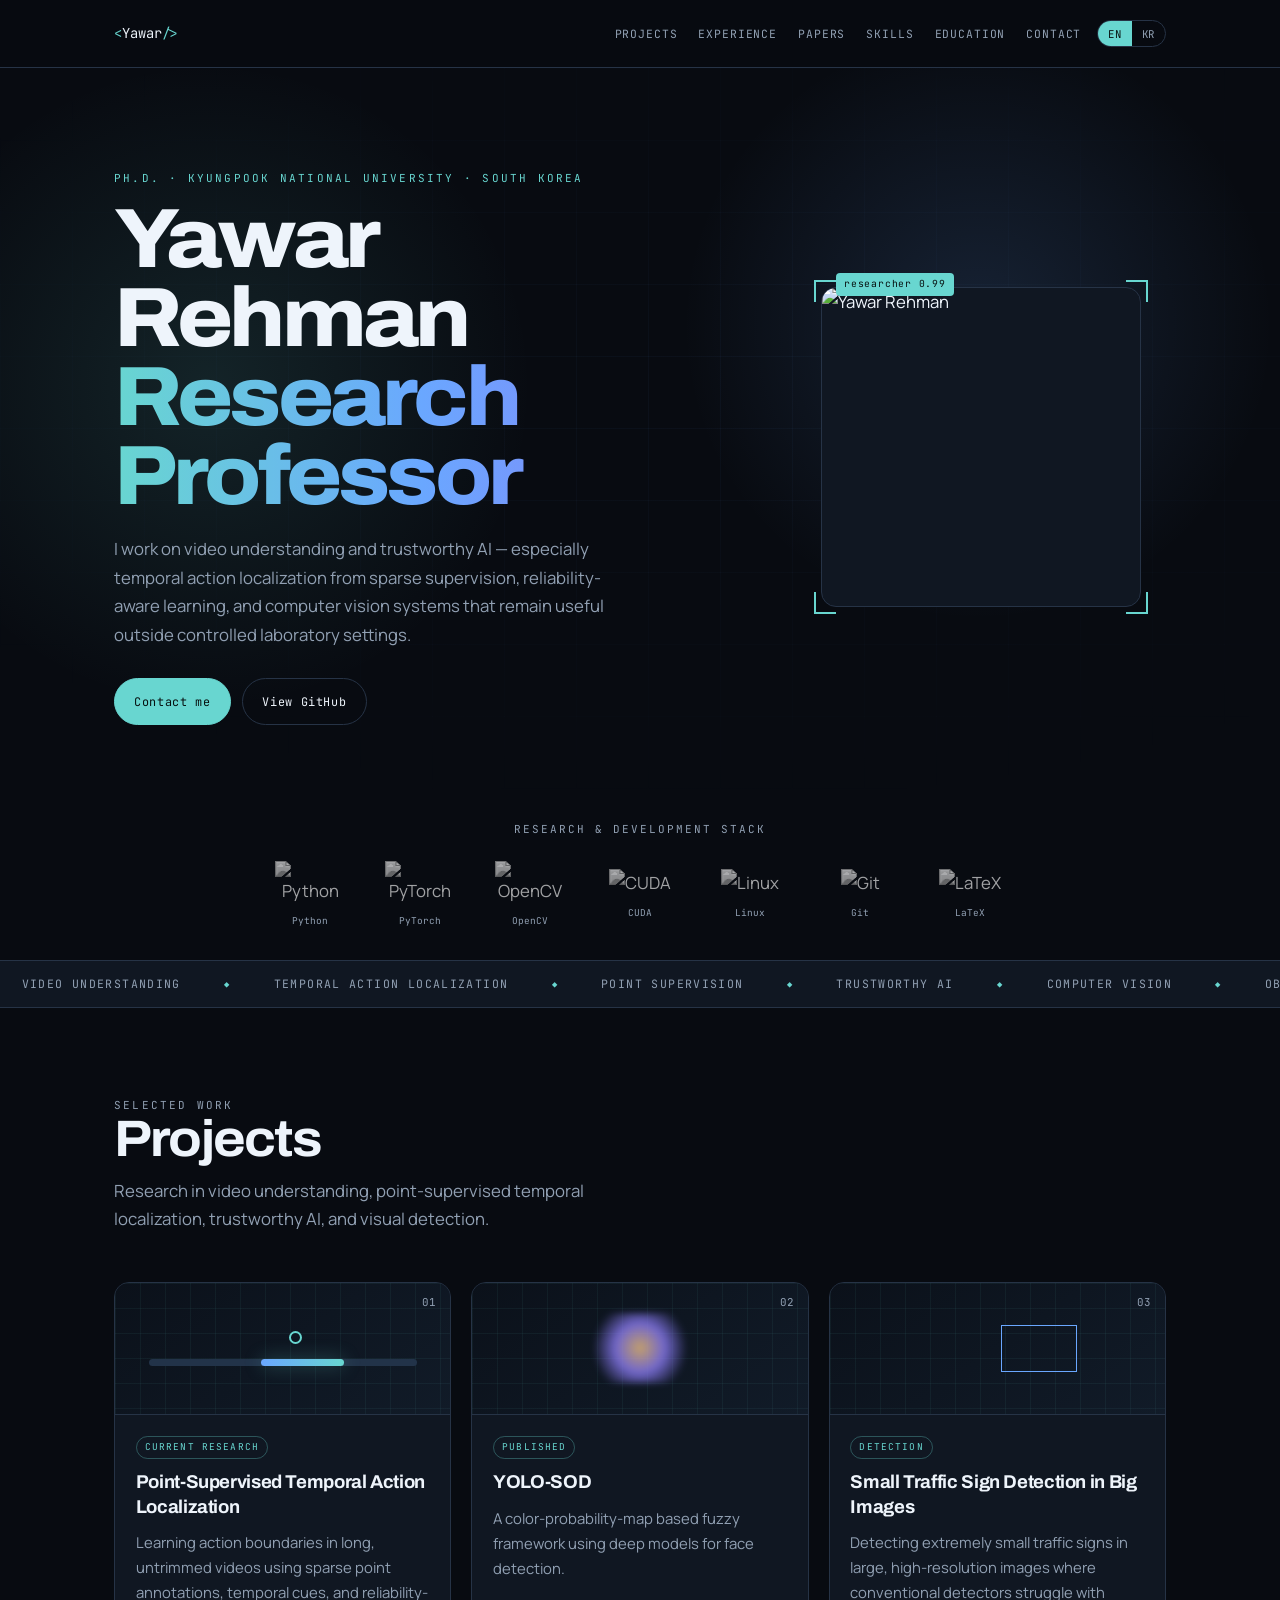
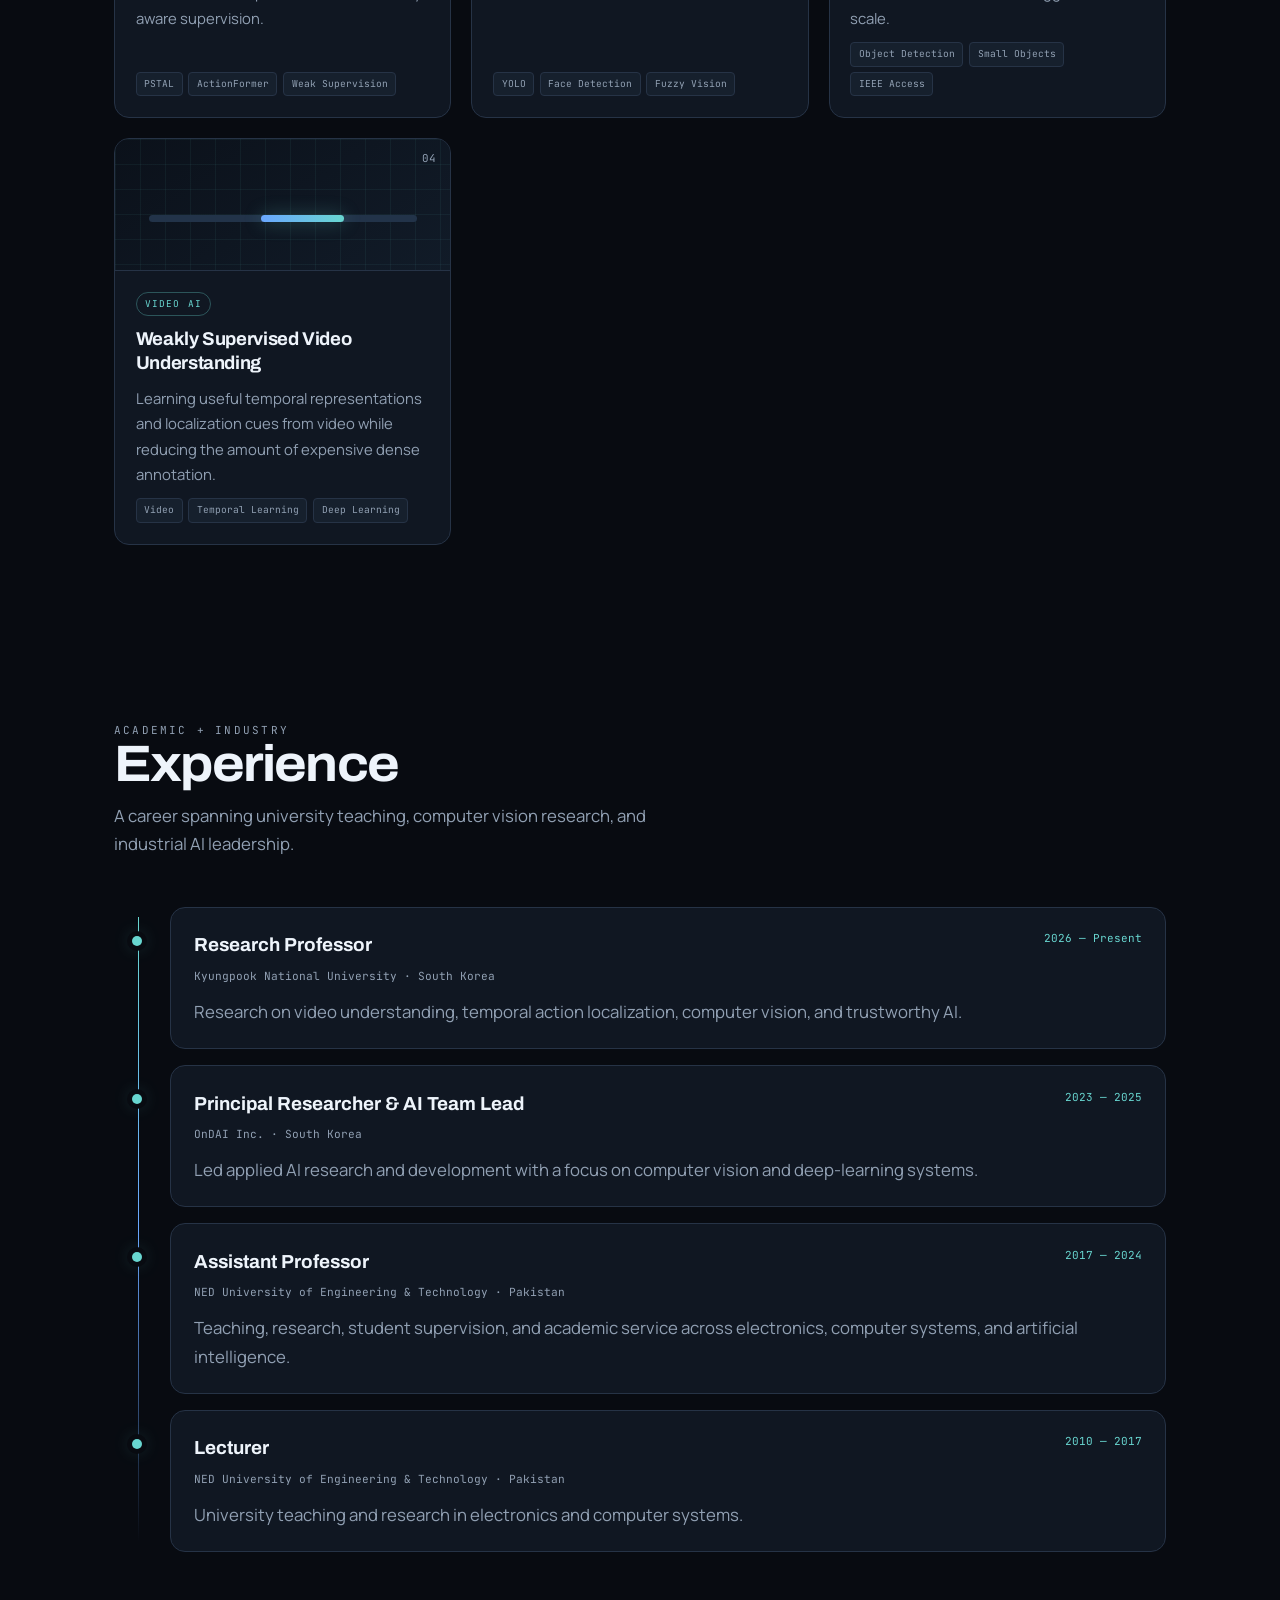
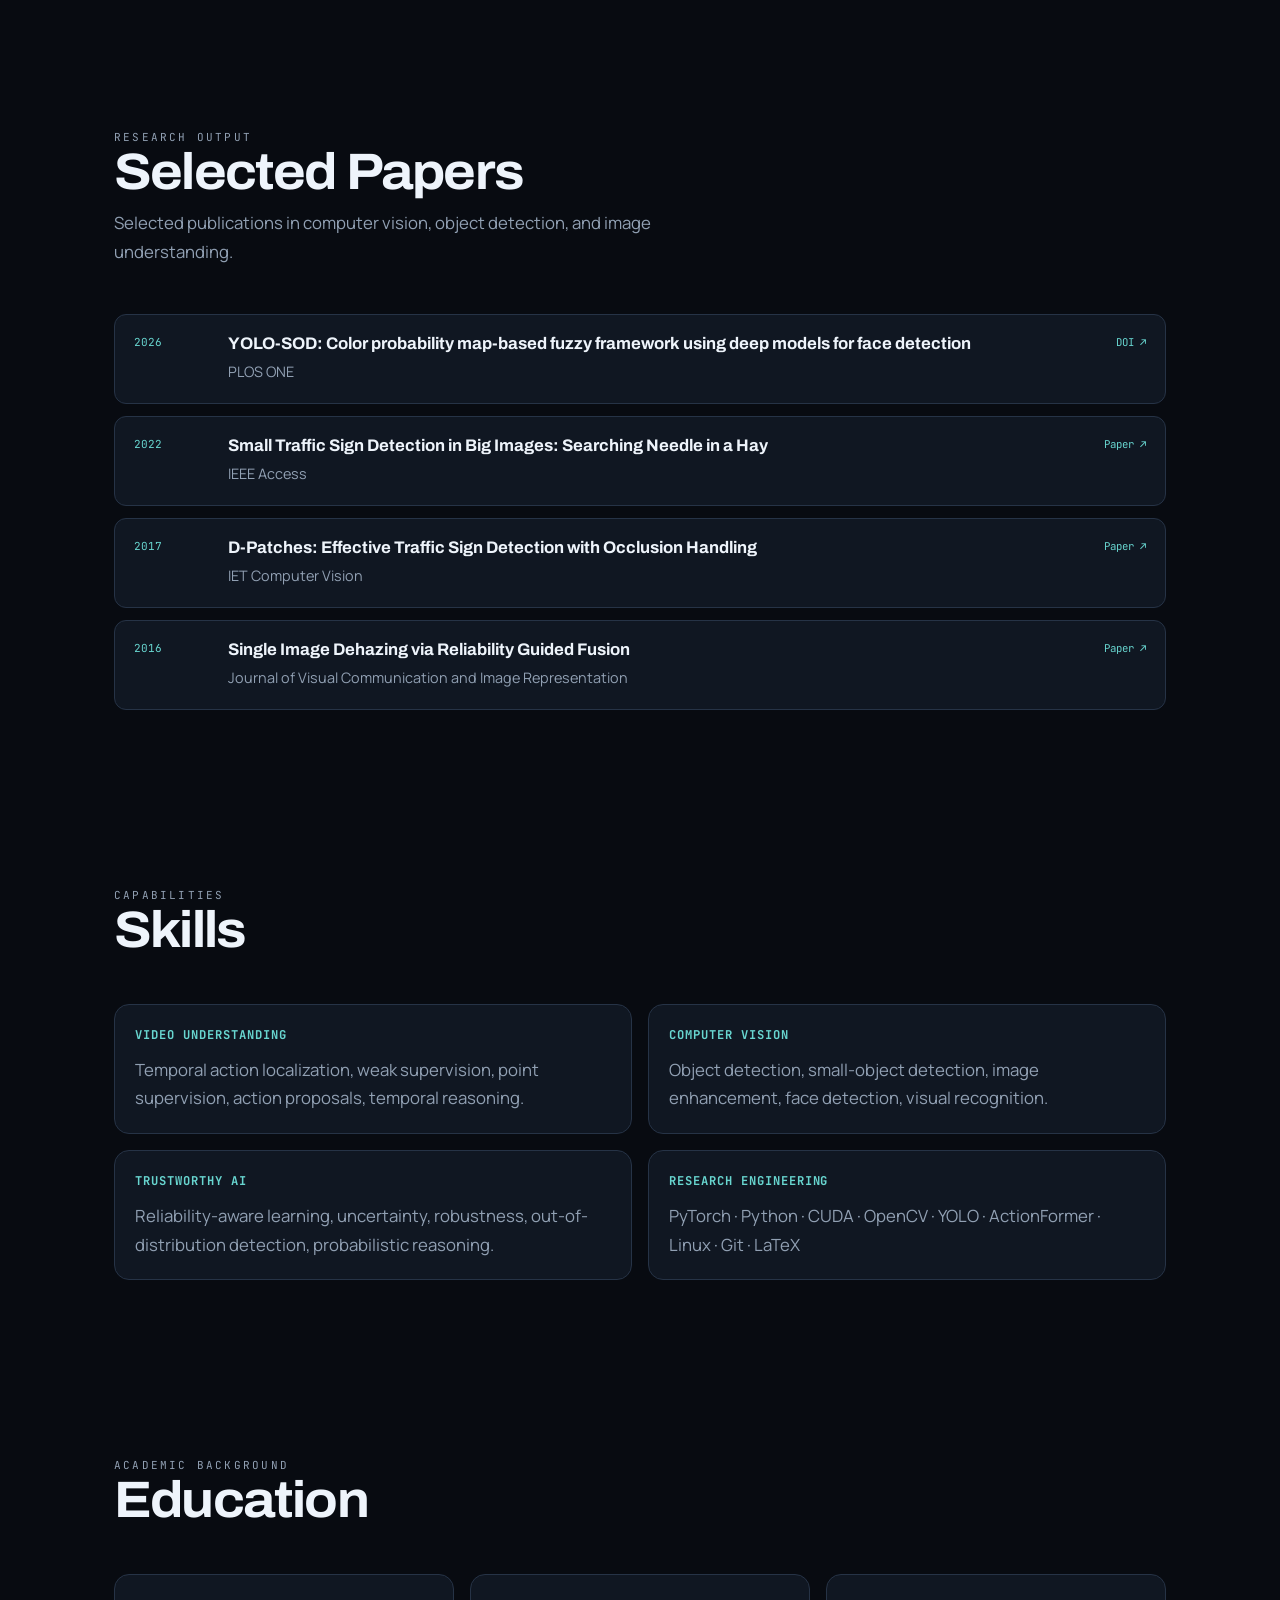
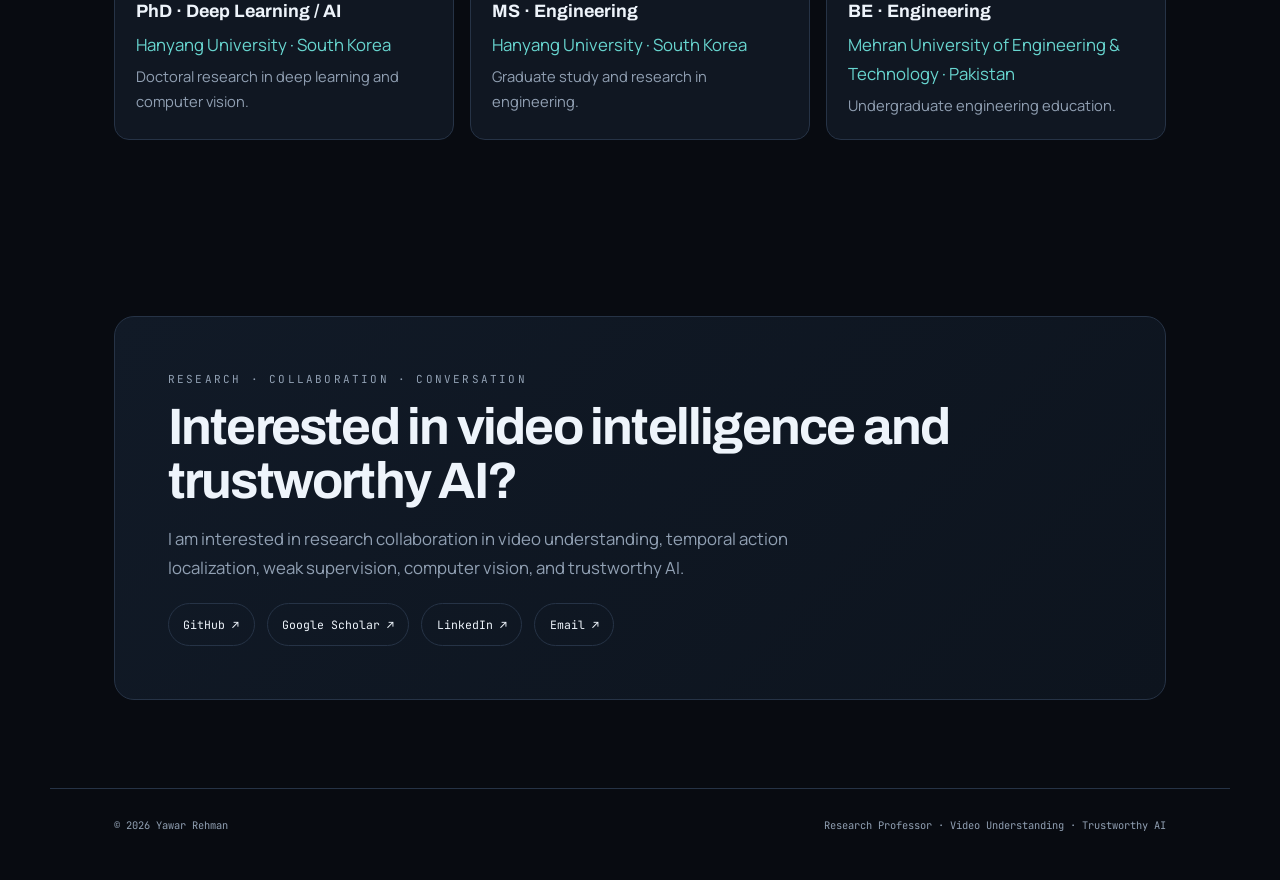
==== commit 6117b152: "Add full English Korean language switch" ====
--- a/index.html
+++ b/index.html
@@ -3,345 +3,66 @@
 <head>
 <meta charset="utf-8">
 <meta name="viewport" content="width=device-width, initial-scale=1">
-<title>Yawar Rehman, PhD — Research Professor | Video Understanding & Trustworthy AI</title>
-<meta name="description" content="Yawar Rehman, PhD — Research Professor working on video understanding, temporal action localization, trustworthy AI, and computer vision.">
+<title>Yawar Rehman, PhD — Research Professor</title>
+<meta name="description" content="Yawar Rehman, PhD — Research Professor in video understanding, trustworthy AI, temporal action localization, and computer vision.">
 <meta name="author" content="Yawar Rehman">
-<meta name="robots" content="index, follow">
 <meta property="og:type" content="website">
 <meta property="og:title" content="Yawar Rehman, PhD — Research Professor">
-<meta property="og:description" content="Research in video understanding, point-supervised temporal action localization, trustworthy AI, and computer vision.">
+<meta property="og:description" content="Video Understanding · Trustworthy AI · Computer Vision">
 <meta property="og:image" content="https://avatars.githubusercontent.com/u/144770407?v=4">
 <link rel="preconnect" href="https://fonts.googleapis.com">
 <link rel="preconnect" href="https://fonts.gstatic.com" crossorigin>
-<link href="https://fonts.googleapis.com/css2?family=Archivo:wdth,wght@75..125,400..800&family=Manrope:wght@300;400;500;600&family=JetBrains+Mono:wght@400;500&display=swap" rel="stylesheet">
+<link href="https://fonts.googleapis.com/css2?family=Archivo:wdth,wght@75..125,400..800&family=JetBrains+Mono:wght@400;500&family=Manrope:wght@300;400;500;600&family=Noto+Sans+KR:wght@300;400;500;700&display=swap" rel="stylesheet">
 <style>
-:root{
-  --bg:#080b12;
-  --panel:#0e1420;
-  --panel2:#141d2b;
-  --line:#243246;
-  --text:#eef4fa;
-  --dim:#96a5b7;
-  --cyan:#50d5c5;
-  --blue:#77a9f7;
-  --indigo:#564bb8;
-  --violet:#8d52c7;
-  --amber:#f0ab3c;
-  --pale:#dffcf7;
-  --display:"Archivo","Helvetica Neue",Arial,sans-serif;
-  --body:"Manrope",system-ui,-apple-system,sans-serif;
-  --mono:"JetBrains Mono",ui-monospace,SFMono-Regular,Menlo,monospace;
-  --gutter:clamp(1.15rem,5vw,4.6rem);
-  --radius:14px;
-  --grad:linear-gradient(90deg,var(--blue),var(--cyan),var(--amber));
-}
-*{box-sizing:border-box}
-html{scroll-behavior:smooth;scroll-padding-top:78px}
-body{margin:0;background:var(--bg);color:var(--text);font-family:var(--body);font-size:clamp(.97rem,.94rem + .15vw,1.05rem);line-height:1.72;-webkit-font-smoothing:antialiased;overflow-x:hidden}
-a{color:var(--cyan);text-decoration:none}a:hover{color:var(--amber)}
-img{max-width:100%;display:block}
-:focus-visible{outline:2px solid var(--cyan);outline-offset:3px;border-radius:4px}
-.wrap{max-width:1180px;margin:0 auto;padding-inline:var(--gutter)}
-.eyebrow{font-family:var(--mono);font-size:.68rem;letter-spacing:.2em;text-transform:uppercase;color:var(--cyan);margin:0 0 .9rem}
-.sec-head{margin-bottom:clamp(2rem,4vw,3rem)}
-h2{font-family:var(--display);font-variation-settings:"wdth" 108;font-weight:750;font-size:clamp(2.05rem,1.3rem + 2.6vw,3.25rem);line-height:1.02;letter-spacing:-.038em;margin:0 0 .75rem}
-.sec-head p{margin:0;color:var(--dim);max-width:58ch;font-size:1.02rem}
-section{padding-block:clamp(3.2rem,7vw,5.8rem)}
-
-/* header */
-.bar{position:sticky;top:0;z-index:70;background:rgba(8,11,18,.84);backdrop-filter:blur(13px);border-bottom:1px solid rgba(119,169,247,.12)}
-.bar .wrap{display:flex;align-items:center;justify-content:space-between;gap:1rem;height:68px}
-.logo{font-family:var(--mono);font-size:.86rem;color:var(--text)}
-.logo b{color:var(--cyan);font-weight:400}
-.bar nav{display:flex;gap:clamp(.8rem,1.8vw,1.6rem)}
-.bar nav a{font-family:var(--mono);font-size:.7rem;letter-spacing:.075em;text-transform:uppercase;color:var(--dim)}
-.bar nav a:hover{color:var(--cyan)}
-.burger{display:none;border:1px solid var(--line);background:transparent;border-radius:8px;padding:.42rem .62rem;color:var(--text);font-size:1rem;cursor:pointer}
-@media(max-width:900px){.bar nav{position:absolute;top:68px;left:0;right:0;flex-direction:column;gap:0;background:var(--bg);border-bottom:1px solid var(--line);padding:.45rem var(--gutter) 1rem}.bar nav[hidden]{display:none}.bar nav a{padding:.72rem 0;border-bottom:1px solid var(--line)}.burger{display:block}}
-
-/* hero */
-.hero{position:relative;padding-block:clamp(3.2rem,8vw,6.3rem) clamp(2rem,5vw,3.5rem);overflow:hidden}
-#field{position:absolute;inset:0;width:100%;height:100%;opacity:.88;pointer-events:none;-webkit-mask-image:radial-gradient(115% 90% at 62% 45%,#000 0%,rgba(0,0,0,.55) 55%,transparent 90%);mask-image:radial-gradient(115% 90% at 62% 45%,#000 0%,rgba(0,0,0,.55) 55%,transparent 90%)}
-.hero::after{content:"";position:absolute;inset:0;pointer-events:none;z-index:0;background:linear-gradient(90deg,rgba(119,169,247,.045) 1px,transparent 1px) 0 0/74px 74px,linear-gradient(rgba(119,169,247,.045) 1px,transparent 1px) 0 0/74px 74px;-webkit-mask-image:radial-gradient(90% 70% at 55% 45%,#000,transparent 82%);mask-image:radial-gradient(90% 70% at 55% 45%,#000,transparent 82%)}
-.hero .wrap{position:relative;z-index:1;display:grid;grid-template-columns:minmax(0,1.22fr) minmax(0,.78fr);gap:clamp(2rem,5vw,4.2rem);align-items:center}
-h1{font-family:var(--display);font-variation-settings:"wdth" 108;font-weight:800;font-size:clamp(2.7rem,1rem + 6.5vw,5.7rem);line-height:.93;letter-spacing:-.045em;margin:0 0 1.15rem}
-h1 span{display:block;background:var(--grad);-webkit-background-clip:text;background-clip:text;color:transparent}
-.hero .intro{margin:0;color:var(--dim);max-width:56ch;font-size:1.03rem}
-.hero .cta{display:flex;flex-wrap:wrap;gap:.72rem;margin-top:1.9rem}
-.btn{font-family:var(--mono);font-size:.75rem;letter-spacing:.055em;padding:.8rem 1.25rem;border-radius:999px;border:1px solid var(--line);transition:.18s ease}
-.btn.solid{background:var(--cyan);border-color:var(--cyan);color:#06100f;font-weight:500}.btn.solid:hover{background:var(--amber);border-color:var(--amber);color:#151007;transform:translateY(-2px)}
-.btn.ghost{color:var(--text);background:transparent}.btn.ghost:hover{border-color:var(--cyan);color:var(--cyan);transform:translateY(-2px)}
-.portrait{position:relative;justify-self:center;width:min(320px,80vw);margin:0}
-.portrait img{width:320px;height:320px;object-fit:cover;border-radius:var(--radius);border:1px solid var(--line);background:var(--panel)}
-.portrait .corner{position:absolute;width:23px;height:23px;border:2px solid var(--cyan)}
-.portrait .c1{top:-7px;left:-7px;border-right:0;border-bottom:0;border-radius:6px 0 0 0}.portrait .c2{top:-7px;right:-7px;border-left:0;border-bottom:0;border-radius:0 6px 0 0}.portrait .c3{bottom:-7px;left:-7px;border-right:0;border-top:0;border-radius:0 0 0 6px}.portrait .c4{bottom:-7px;right:-7px;border-left:0;border-top:0;border-radius:0 0 6px 0}
-.portrait .tag{position:absolute;top:-14px;left:14px;background:var(--cyan);color:#071210;font-family:var(--mono);font-size:.62rem;letter-spacing:.1em;padding:.22rem .56rem;border-radius:4px;z-index:2}
-@media(max-width:820px){.hero .wrap{grid-template-columns:1fr}.portrait{justify-self:start;margin-top:1rem;width:min(280px,78vw)}.portrait img{width:280px;height:280px}}
-
-/* stack */
-.stack{padding-block:clamp(1.5rem,3vw,2.4rem)}
-.stack h3{font-family:var(--mono);font-size:.69rem;letter-spacing:.2em;text-transform:uppercase;color:var(--dim);text-align:center;font-weight:400;margin:0 0 1.45rem}
-.icons{display:flex;flex-wrap:wrap;justify-content:center;gap:clamp(1rem,3.3vw,2.5rem);align-items:center}
-.icons figure{margin:0;text-align:center;width:72px}.icons img{height:34px;width:auto;margin:0 auto;filter:grayscale(1) opacity(.67);transition:.2s ease}.icons figure:hover img{filter:none;transform:translateY(-3px)}.icons figcaption{font-family:var(--mono);font-size:.59rem;color:var(--dim);margin-top:.48rem;letter-spacing:.05em}
-.marquee{border-block:1px solid var(--line);background:var(--panel);overflow:hidden;padding:.86rem 0;margin-top:clamp(1.5rem,4vw,2.5rem)}
-.marquee div{display:flex;width:max-content;animation:slide 38s linear infinite}.marquee:hover div{animation-play-state:paused}.marquee span{font-family:var(--mono);font-size:.73rem;letter-spacing:.13em;text-transform:uppercase;color:var(--dim);padding-inline:1.4rem;white-space:nowrap}.marquee span::after{content:"◆";color:var(--cyan);margin-left:2.8rem;font-size:.58rem;vertical-align:middle}@keyframes slide{from{transform:translateX(0)}to{transform:translateX(-50%)}}
-
-/* project cards */
-.cards{display:grid;grid-template-columns:repeat(auto-fill,minmax(min(100%,21rem),1fr));gap:1.3rem}
-.card{background:var(--panel);border:1px solid var(--line);border-radius:var(--radius);overflow:hidden;display:flex;flex-direction:column;transition:.22s ease}.card:hover{transform:translateY(-4px);border-color:rgba(80,213,197,.6);background:var(--panel2)}
-.thumb{height:138px;position:relative;background:linear-gradient(180deg,#0d1520,#090e16);border-bottom:1px solid var(--line);overflow:hidden}.thumb svg{width:100%;height:100%;display:block;opacity:.9;transition:.2s ease}.card:hover .thumb svg{opacity:1}.thumb .num{position:absolute;right:14px;top:9px;font-family:var(--mono);font-size:.71rem;letter-spacing:.14em;color:var(--dim)}
-.card .body{padding:1.3rem 1.35rem 1.45rem;display:flex;flex-direction:column;gap:.72rem;flex:1}.badge{font-family:var(--mono);font-size:.59rem;letter-spacing:.14em;text-transform:uppercase;color:var(--amber);border:1px solid rgba(240,171,60,.35);border-radius:999px;padding:.18rem .55rem;align-self:flex-start}.card h3{margin:0;font-family:var(--display);font-variation-settings:"wdth" 104;font-size:1.15rem;font-weight:700;letter-spacing:-.02em;line-height:1.3}.card h3 a{color:var(--text)}.card:hover h3 a{color:var(--cyan)}.card p{margin:0;color:var(--dim);font-size:.93rem;flex:1}.tags{display:flex;flex-wrap:wrap;gap:.35rem;margin:0;padding:0;list-style:none}.tags li{font-family:var(--mono);font-size:.61rem;color:var(--dim);background:var(--panel2);border:1px solid var(--line);border-radius:4px;padding:.2rem .48rem}
-.more{text-align:center;margin-top:2.1rem}
-
-/* experience timeline */
-.timeline{position:relative;max-width:960px;margin:0 auto;padding:0;list-style:none}.timeline::before{content:"";position:absolute;left:50%;top:0;bottom:0;width:1px;background:linear-gradient(var(--cyan),var(--line),var(--blue));transform:translateX(-.5px)}
-.timeline li{position:relative;width:50%;padding:0 3rem 2.4rem 0}.timeline li:nth-child(even){margin-left:50%;padding:0 0 2.4rem 3rem}.timeline li::after{content:"";position:absolute;top:1.1rem;right:-6px;width:11px;height:11px;border-radius:50%;background:var(--bg);border:2px solid var(--cyan);box-shadow:0 0 0 5px rgba(80,213,197,.08)}.timeline li:nth-child(even)::after{right:auto;left:-6px}
-.timeline .box{background:var(--panel);border:1px solid var(--line);border-radius:var(--radius);padding:1.4rem 1.45rem}.timeline .when{font-family:var(--mono);font-size:.66rem;letter-spacing:.08em;color:var(--cyan)}.timeline h3{font-family:var(--display);font-size:1.17rem;margin:.35rem 0 .1rem}.timeline .org{font-family:var(--mono);font-size:.69rem;color:var(--amber);margin-bottom:.7rem}.timeline p{margin:0;color:var(--dim);font-size:.92rem}
-@media(max-width:760px){.timeline::before{left:7px}.timeline li,.timeline li:nth-child(even){width:100%;margin:0;padding:0 0 1.4rem 2.3rem}.timeline li::after,.timeline li:nth-child(even)::after{left:1px;right:auto}}
-
-/* papers */
-.paper-list{display:grid;gap:.85rem}.paper{display:grid;grid-template-columns:80px 1fr auto;gap:1.2rem;align-items:start;padding:1.2rem 1.25rem;background:var(--panel);border:1px solid var(--line);border-radius:12px;transition:.2s}.paper:hover{border-color:rgba(119,169,247,.5);transform:translateX(3px)}.paper .year{font-family:var(--mono);font-size:.7rem;color:var(--cyan)}.paper h3{font-family:var(--display);font-size:1.02rem;line-height:1.35;margin:0 0 .28rem}.paper p{margin:0;color:var(--dim);font-size:.86rem}.paper a{font-family:var(--mono);font-size:.68rem;white-space:nowrap}
-@media(max-width:650px){.paper{grid-template-columns:56px 1fr}.paper a{grid-column:2}}
-
-/* skills */
-.skill-grid{display:grid;grid-template-columns:repeat(3,1fr);gap:1rem}.skill{background:var(--panel);border:1px solid var(--line);border-radius:var(--radius);padding:1.35rem}.skill h3{font-family:var(--display);font-size:1rem;margin:0 0 .85rem}.chips{display:flex;flex-wrap:wrap;gap:.4rem}.chips span{font-family:var(--mono);font-size:.63rem;padding:.27rem .5rem;border:1px solid var(--line);border-radius:5px;color:var(--dim);background:var(--panel2)}
-@media(max-width:850px){.skill-grid{grid-template-columns:1fr 1fr}}@media(max-width:520px){.skill-grid{grid-template-columns:1fr}}
-
-/* education */
-.edu-grid{display:grid;grid-template-columns:repeat(3,1fr);gap:1rem}.edu{background:var(--panel);border:1px solid var(--line);border-radius:var(--radius);padding:1.4rem}.edu .degree{font-family:var(--mono);font-size:.65rem;color:var(--cyan);letter-spacing:.07em}.edu h3{font-family:var(--display);font-size:1.08rem;margin:.45rem 0 .2rem}.edu p{margin:0;color:var(--dim);font-size:.9rem}@media(max-width:820px){.edu-grid{grid-template-columns:1fr}}
-
-/* contact */
-.contact-box{position:relative;overflow:hidden;background:linear-gradient(135deg,#111c2a,#0b121c);border:1px solid var(--line);border-radius:20px;padding:clamp(1.7rem,4vw,3.2rem)}.contact-box::after{content:"";position:absolute;width:280px;height:280px;border-radius:50%;right:-100px;top:-100px;background:radial-gradient(circle,rgba(80,213,197,.16),transparent 68%)}.contact-box h2{max-width:800px}.contact-box p{max-width:720px;color:var(--dim)}.contact-links{display:flex;flex-wrap:wrap;gap:.75rem;margin-top:1.7rem}.contact-links a{font-family:var(--mono);font-size:.72rem;border:1px solid var(--line);border-radius:999px;padding:.68rem 1rem;color:var(--text)}.contact-links a:hover{border-color:var(--cyan);color:var(--cyan)}
-footer{border-top:1px solid var(--line);padding:1.8rem 0 2.6rem;color:var(--dim);font-family:var(--mono);font-size:.67rem}.foot{display:flex;justify-content:space-between;gap:1rem;flex-wrap:wrap}
-.reveal{opacity:0;transform:translateY(20px);transition:.65s ease}.reveal.on{opacity:1;transform:none}
+:root{--bg:#080b11;--panel:#101722;--panel2:#16202d;--line:#263346;--text:#eef4fb;--dim:#91a0b3;--cyan:#68d6d0;--blue:#6aa7ff;--violet:#8b7cf6;--warm:#f1c27d;--display:"Archivo",sans-serif;--body:"Manrope",sans-serif;--mono:"JetBrains Mono",monospace;--gutter:clamp(1.1rem,5vw,4.5rem);--radius:15px}
+*{box-sizing:border-box}html{scroll-behavior:smooth;scroll-padding-top:78px}body{margin:0;background:var(--bg);color:var(--text);font-family:var(--body);font-size:clamp(.97rem,.94rem + .15vw,1.05rem);line-height:1.7;-webkit-font-smoothing:antialiased;overflow-x:hidden}html[lang="ko"] body{font-family:"Noto Sans KR",var(--body),sans-serif;line-height:1.82}html[lang="ko"] h1,html[lang="ko"] h2,html[lang="ko"] h3{font-family:"Noto Sans KR",sans-serif;letter-spacing:-.025em}a{color:var(--cyan);text-decoration:none}a:hover{color:#fff}.wrap{max-width:1180px;margin:auto;padding-inline:var(--gutter)}.eyebrow{font-family:var(--mono);font-size:.69rem;letter-spacing:.2em;text-transform:uppercase;color:var(--cyan);margin:0 0 .8rem}.bar{position:sticky;top:0;z-index:80;background:rgba(8,11,17,.84);backdrop-filter:blur(14px);border-bottom:1px solid var(--line)}.bar .wrap{height:67px;display:flex;align-items:center;justify-content:space-between;gap:1rem}.logo{font-family:var(--mono);font-size:.86rem;color:var(--text)}.logo b{color:var(--cyan);font-weight:400}.bar-right{display:flex;align-items:center;gap:1rem}.bar nav{display:flex;gap:clamp(.7rem,1.65vw,1.5rem)}.bar nav a{font-family:var(--mono);font-size:.71rem;letter-spacing:.075em;text-transform:uppercase;color:var(--dim)}.bar nav a:hover{color:var(--cyan)}.lang{display:flex;border:1px solid var(--line);border-radius:999px;overflow:hidden}.lang button{font-family:var(--mono);font-size:.67rem;letter-spacing:.07em;padding:.35rem .62rem;border:0;background:transparent;color:var(--dim);cursor:pointer}.lang button[aria-pressed="true"]{background:var(--cyan);color:#071110}.burger{display:none;border:1px solid var(--line);background:transparent;color:var(--text);border-radius:8px;padding:.38rem .58rem;font-size:1rem;cursor:pointer}
+.hero{position:relative;overflow:hidden;padding-block:clamp(3.2rem,8vw,6.3rem) clamp(2.2rem,5vw,4rem)}.hero:before{content:"";position:absolute;inset:-10%;background:radial-gradient(circle at 22% 45%,rgba(104,214,208,.12),transparent 25%),radial-gradient(circle at 72% 38%,rgba(106,167,255,.15),transparent 24%);pointer-events:none}.hero:after{content:"";position:absolute;inset:0;background:linear-gradient(90deg,rgba(106,167,255,.045) 1px,transparent 1px) 0 0/72px 72px,linear-gradient(rgba(106,167,255,.045) 1px,transparent 1px) 0 0/72px 72px;mask-image:radial-gradient(90% 72% at 55% 45%,#000,transparent 82%);pointer-events:none}.hero .wrap{position:relative;z-index:2;display:grid;grid-template-columns:minmax(0,1.25fr) minmax(0,.75fr);gap:clamp(2rem,5vw,4rem);align-items:center}h1{font-family:var(--display);font-variation-settings:"wdth" 108;font-weight:800;font-size:clamp(2.6rem,1rem + 6vw,5.25rem);line-height:.94;letter-spacing:-.045em;margin:0 0 1.2rem}h1 span{display:block;background:linear-gradient(90deg,var(--cyan),var(--blue),var(--violet));-webkit-background-clip:text;background-clip:text;color:transparent}.intro{max-width:53ch;color:var(--dim);margin:0}.cta{display:flex;flex-wrap:wrap;gap:.7rem;margin-top:1.8rem}.btn{font-family:var(--mono);font-size:.74rem;letter-spacing:.055em;padding:.78rem 1.2rem;border-radius:999px;border:1px solid var(--line);transition:.18s ease}.btn.solid{background:var(--cyan);border-color:var(--cyan);color:#071110}.btn.ghost{color:var(--text)}.btn:hover{transform:translateY(-2px)}.portrait{position:relative;justify-self:center;width:min(320px,80vw);margin:0}.portrait img{display:block;width:100%;aspect-ratio:1;object-fit:cover;border-radius:var(--radius);border:1px solid var(--line);background:var(--panel)}.corner{position:absolute;width:22px;height:22px;border:2px solid var(--cyan)}.c1{top:-7px;left:-7px;border-right:0;border-bottom:0}.c2{top:-7px;right:-7px;border-left:0;border-bottom:0}.c3{bottom:-7px;left:-7px;border-right:0;border-top:0}.c4{bottom:-7px;right:-7px;border-left:0;border-top:0}.portrait .tag{position:absolute;top:-14px;left:15px;background:var(--cyan);color:#071110;font-family:var(--mono);font-size:.61rem;letter-spacing:.08em;padding:.2rem .52rem;border-radius:4px}.stack{padding-block:1.9rem}.stack h3{font-family:var(--mono);font-weight:400;text-align:center;text-transform:uppercase;letter-spacing:.18em;color:var(--dim);font-size:.69rem;margin:0 0 1.4rem}.icons{display:flex;flex-wrap:wrap;justify-content:center;align-items:center;gap:clamp(1rem,3.3vw,2.5rem)}.icons figure{width:70px;text-align:center;margin:0}.icons img{height:34px;width:auto;margin:auto;filter:grayscale(1) opacity(.65);transition:.2s}.icons figure:hover img{filter:none;transform:translateY(-3px)}.icons figcaption{font-family:var(--mono);font-size:.59rem;color:var(--dim);margin-top:.48rem}.marquee{border-block:1px solid var(--line);background:var(--panel);overflow:hidden;padding:.83rem 0}.marquee div{display:flex;width:max-content;animation:slide 34s linear infinite}.marquee span{font-family:var(--mono);font-size:.72rem;letter-spacing:.12em;text-transform:uppercase;color:var(--dim);padding-inline:1.35rem;white-space:nowrap}.marquee span:after{content:"◆";color:var(--cyan);margin-left:2.7rem;font-size:.55rem}@keyframes slide{to{transform:translateX(-50%)}}
+section{padding-block:clamp(3.1rem,7vw,5.5rem)}.sec-head{margin-bottom:clamp(2rem,4vw,3rem)}.sec-head h2{font-family:var(--display);font-variation-settings:"wdth" 108;font-size:clamp(2rem,1.3rem + 2.6vw,3.2rem);line-height:1;letter-spacing:-.035em;margin:0 0 .7rem}.sec-head p{margin:0;color:var(--dim);max-width:55ch}.cards{display:grid;grid-template-columns:repeat(auto-fit,minmax(min(100%,21rem),1fr));gap:1.25rem}.card{background:var(--panel);border:1px solid var(--line);border-radius:var(--radius);overflow:hidden;display:flex;flex-direction:column;transition:.22s}.card:hover{transform:translateY(-4px);border-color:#426184;background:var(--panel2)}.thumb{height:132px;position:relative;border-bottom:1px solid var(--line);overflow:hidden;background:linear-gradient(145deg,#0b111a,#111b28)}.thumb .grid{position:absolute;inset:0;background:linear-gradient(90deg,rgba(104,214,208,.06) 1px,transparent 1px) 0 0/25px 25px,linear-gradient(rgba(104,214,208,.06) 1px,transparent 1px) 0 0/25px 25px}.thumb .timeline-viz{position:absolute;left:10%;right:10%;top:58%;height:7px;background:#223349;border-radius:8px}.thumb .timeline-viz:after{content:"";position:absolute;left:42%;width:31%;height:100%;background:linear-gradient(90deg,var(--blue),var(--cyan));border-radius:8px;box-shadow:0 0 18px rgba(104,214,208,.35)}.thumb .dot{position:absolute;width:13px;height:13px;border:2px solid var(--cyan);border-radius:50%;left:52%;top:37%}.thumb .box{position:absolute;border:1px solid var(--blue);width:76px;height:47px;left:51%;top:32%}.thumb .heat{position:absolute;width:120px;height:70px;left:calc(50% - 60px);top:30px;background:radial-gradient(circle,var(--warm),var(--violet) 35%,transparent 68%);filter:blur(3px);opacity:.8}.thumb .num{position:absolute;right:14px;top:10px;font-family:var(--mono);font-size:.68rem;color:var(--dim)}.body-card{padding:1.3rem;display:flex;flex-direction:column;gap:.7rem;flex:1}.badge{font-family:var(--mono);font-size:.59rem;letter-spacing:.12em;text-transform:uppercase;color:var(--cyan);border:1px solid rgba(104,214,208,.32);border-radius:999px;padding:.17rem .5rem;align-self:flex-start}.card h3{font-family:var(--display);font-size:1.16rem;letter-spacing:-.02em;line-height:1.3;margin:0}.card p{color:var(--dim);font-size:.93rem;margin:0;flex:1}.tags{display:flex;flex-wrap:wrap;gap:.35rem;margin:0;padding:0;list-style:none}.tags li{font-family:var(--mono);font-size:.6rem;color:var(--dim);background:var(--panel2);border:1px solid var(--line);border-radius:4px;padding:.19rem .47rem}
+.timeline{position:relative;display:grid;gap:1rem}.timeline:before{content:"";position:absolute;left:24px;top:10px;bottom:10px;width:1px;background:linear-gradient(var(--cyan),var(--blue),transparent)}.role-card{position:relative;margin-left:56px;background:var(--panel);border:1px solid var(--line);border-radius:var(--radius);padding:1.35rem 1.45rem}.role-card:before{content:"";position:absolute;left:-39px;top:28px;width:10px;height:10px;border-radius:50%;background:var(--cyan);box-shadow:0 0 0 5px var(--bg),0 0 18px rgba(104,214,208,.45)}.role-top{display:flex;justify-content:space-between;gap:1rem;flex-wrap:wrap}.role-card h3{font-family:var(--display);font-size:1.18rem;margin:0}.when{font-family:var(--mono);font-size:.69rem;color:var(--cyan)}.org{font-family:var(--mono);font-size:.7rem;color:var(--dim);margin:.33rem 0 .75rem}.role-card p{margin:0;color:var(--dim)}.papers{display:grid;gap:.75rem}.paper{display:grid;grid-template-columns:75px 1fr auto;gap:1.2rem;align-items:start;padding:1.15rem 1.2rem;border:1px solid var(--line);border-radius:12px;background:var(--panel)}.year{font-family:var(--mono);font-size:.69rem;color:var(--cyan)}.paper h3{font-family:var(--display);font-size:1.05rem;line-height:1.35;margin:0 0 .25rem}.paper p{margin:0;color:var(--dim);font-size:.9rem}.paper a{font-family:var(--mono);font-size:.67rem;white-space:nowrap}.skill-grid{display:grid;grid-template-columns:repeat(2,1fr);gap:1rem}.skill{background:var(--panel);border:1px solid var(--line);border-radius:var(--radius);padding:1.25rem}.skill h3{font-family:var(--mono);font-size:.76rem;color:var(--cyan);letter-spacing:.08em;text-transform:uppercase;margin:0 0 .65rem}.skill p{margin:0;color:var(--dim)}.education{display:grid;grid-template-columns:repeat(3,1fr);gap:1rem}.edu{background:var(--panel);border:1px solid var(--line);border-radius:var(--radius);padding:1.3rem}.edu .degree{font-family:var(--display);font-weight:700;font-size:1.12rem}.edu .school{color:var(--cyan);margin:.3rem 0}.edu p{color:var(--dim);margin:0;font-size:.92rem}.contact-box{background:linear-gradient(135deg,#111a27,#0d141e);border:1px solid var(--line);border-radius:20px;padding:clamp(1.5rem,5vw,3.3rem)}.contact-box h2{font-family:var(--display);font-size:clamp(2rem,4vw,3.4rem);line-height:1.05;letter-spacing:-.035em;margin:.25rem 0 1rem}.contact-box p{color:var(--dim);max-width:65ch}.socials{display:flex;flex-wrap:wrap;gap:.75rem;margin-top:1.3rem}.socials a{font-family:var(--mono);font-size:.72rem;border:1px solid var(--line);border-radius:999px;padding:.65rem .9rem;color:var(--text)}.footer{display:flex;justify-content:space-between;gap:1rem;flex-wrap:wrap;border-top:1px solid var(--line);padding-block:1.8rem 2.8rem;color:var(--dim);font-family:var(--mono);font-size:.65rem}.reveal{opacity:0;transform:translateY(18px);transition:.6s}.reveal.on{opacity:1;transform:none}
+@media(max-width:900px){.bar nav{position:absolute;top:67px;left:0;right:0;flex-direction:column;gap:0;background:var(--bg);border-bottom:1px solid var(--line);padding:.4rem var(--gutter) 1rem}.bar nav[hidden]{display:none}.bar nav a{padding:.65rem 0;border-bottom:1px solid var(--line)}.burger{display:block}.hero .wrap{grid-template-columns:1fr}.portrait{justify-self:start}.education{grid-template-columns:1fr}.skill-grid{grid-template-columns:1fr}}
+@media(max-width:620px){.portrait{width:min(270px,82vw)}.paper{grid-template-columns:58px 1fr}.paper a{grid-column:2}.role-card{margin-left:44px}.timeline:before{left:17px}.role-card:before{left:-32px}.lang button{padding:.32rem .48rem}.logo{font-size:.77rem}}
 </style>
 </head>
 <body>
-<header class="bar">
-  <div class="wrap">
-    <a class="logo" href="#top"><b>&lt;</b>Yawar<b>/&gt;</b></a>
-    <nav id="nav">
-      <a href="#projects">Projects</a>
-      <a href="#experience">Experience</a>
-      <a href="#papers">Papers</a>
-      <a href="#skills">Skills</a>
-      <a href="#education">Education</a>
-      <a href="#contact">Contact</a>
-    </nav>
-    <button class="burger" id="burger" aria-expanded="false" aria-controls="nav" aria-label="Menu">☰</button>
-  </div>
-</header>
-
+<header class="bar"><div class="wrap"><a class="logo" href="#top"><b>&lt;</b>Yawar<b>/&gt;</b></a><div class="bar-right"><nav id="nav"><a href="#projects" data-en="Projects" data-ko="프로젝트">Projects</a><a href="#experience" data-en="Experience" data-ko="경력">Experience</a><a href="#papers" data-en="Papers" data-ko="논문">Papers</a><a href="#skills" data-en="Skills" data-ko="기술">Skills</a><a href="#education" data-en="Education" data-ko="학력">Education</a><a href="#contact" data-en="Contact" data-ko="연락처">Contact</a></nav><div class="lang" role="group" aria-label="Language"><button type="button" data-lang="en" aria-pressed="true">EN</button><button type="button" data-lang="ko" aria-pressed="false">KR</button></div><button class="burger" id="burger" aria-label="Menu" aria-expanded="false">☰</button></div></div></header>
 <main id="top">
-<section class="hero">
-  <canvas id="field" aria-hidden="true"></canvas>
-  <div class="wrap">
-    <div class="reveal">
-      <p class="eyebrow">PhD · Kyungpook National University · South Korea</p>
-      <h1>Yawar Rehman<span>Research Professor</span></h1>
-      <p class="intro">I work on video understanding and trustworthy AI — especially learning from sparse supervision, localizing actions in time, and building computer-vision systems that remain reliable when labels, boundaries, or evidence are imperfect.</p>
-      <div class="cta">
-        <a class="btn solid" href="#contact">Contact me</a>
-        <a class="btn ghost" href="https://scholar.google.com/citations?user=VclpjuIAAAAJ&hl=en" target="_blank" rel="noreferrer">Google Scholar</a>
-        <a class="btn ghost" href="https://github.com/YawarGuguma" target="_blank" rel="noreferrer">GitHub</a>
-      </div>
-    </div>
-    <figure class="portrait reveal">
-      <span class="tag">researcher · vision</span>
-      <img src="https://avatars.githubusercontent.com/u/144770407?v=4" width="320" height="320" alt="Yawar Rehman" loading="eager">
-      <span class="corner c1"></span><span class="corner c2"></span><span class="corner c3"></span><span class="corner c4"></span>
-    </figure>
-  </div>
-</section>
-
-<div class="stack">
-  <div class="wrap">
-    <h3>Research & development stack</h3>
-    <div class="icons">
-      <figure><img src="https://cdn.simpleicons.org/python/EFF5FA" alt="Python"><figcaption>Python</figcaption></figure>
-      <figure><img src="https://cdn.simpleicons.org/pytorch/EFF5FA" alt="PyTorch"><figcaption>PyTorch</figcaption></figure>
-      <figure><img src="https://cdn.simpleicons.org/opencv/EFF5FA" alt="OpenCV"><figcaption>OpenCV</figcaption></figure>
-      <figure><img src="https://cdn.simpleicons.org/nvidia/EFF5FA" alt="NVIDIA"><figcaption>CUDA</figcaption></figure>
-      <figure><img src="https://cdn.simpleicons.org/linux/EFF5FA" alt="Linux"><figcaption>Linux</figcaption></figure>
-      <figure><img src="https://cdn.simpleicons.org/git/EFF5FA" alt="Git"><figcaption>Git</figcaption></figure>
-      <figure><img src="https://cdn.simpleicons.org/latex/EFF5FA" alt="LaTeX"><figcaption>LaTeX</figcaption></figure>
-    </div>
-  </div>
-</div>
-
+<section class="hero"><div class="wrap"><div class="reveal"><p class="eyebrow" data-en="Ph.D. · Kyungpook National University · South Korea" data-ko="공학박사 · 경북대학교 · 대한민국">Ph.D. · Kyungpook National University · South Korea</p><h1>Yawar Rehman<span data-en="Research Professor" data-ko="연구교수">Research Professor</span></h1><p class="intro" data-en="I work on video understanding and trustworthy AI — especially temporal action localization from sparse supervision, reliability-aware learning, and computer vision systems that remain useful outside controlled laboratory settings." data-ko="영상 이해와 신뢰할 수 있는 AI를 연구합니다. 특히 희소한 감독 정보를 활용한 시간적 행동 위치 추정, 신뢰도 기반 학습, 그리고 실제 환경에서도 안정적으로 동작하는 컴퓨터 비전 시스템에 관심이 있습니다.">I work on video understanding and trustworthy AI — especially temporal action localization from sparse supervision, reliability-aware learning, and computer vision systems that remain useful outside controlled laboratory settings.</p><div class="cta"><a class="btn solid" href="#contact" data-en="Contact me" data-ko="연락하기">Contact me</a><a class="btn ghost" href="https://github.com/YawarGuguma" target="_blank" rel="noreferrer" data-en="View GitHub" data-ko="GitHub 보기">View GitHub</a></div></div><figure class="portrait reveal"><span class="tag" data-en="researcher 0.99" data-ko="연구자 0.99">researcher 0.99</span><img src="https://avatars.githubusercontent.com/u/144770407?v=4" width="320" height="320" alt="Yawar Rehman"><span class="corner c1"></span><span class="corner c2"></span><span class="corner c3"></span><span class="corner c4"></span></figure></div></section>
+<div class="stack"><div class="wrap"><h3 data-en="Research & development stack" data-ko="연구 및 개발 스택">Research & development stack</h3><div class="icons"><figure><img src="https://cdn.simpleicons.org/python/EFEAF2" alt="Python"><figcaption>Python</figcaption></figure><figure><img src="https://cdn.simpleicons.org/pytorch/EFEAF2" alt="PyTorch"><figcaption>PyTorch</figcaption></figure><figure><img src="https://cdn.simpleicons.org/opencv/EFEAF2" alt="OpenCV"><figcaption>OpenCV</figcaption></figure><figure><img src="https://cdn.simpleicons.org/nvidia/EFEAF2" alt="CUDA"><figcaption>CUDA</figcaption></figure><figure><img src="https://cdn.simpleicons.org/linux/EFEAF2" alt="Linux"><figcaption>Linux</figcaption></figure><figure><img src="https://cdn.simpleicons.org/git/EFEAF2" alt="Git"><figcaption>Git</figcaption></figure><figure><img src="https://cdn.simpleicons.org/latex/EFEAF2" alt="LaTeX"><figcaption>LaTeX</figcaption></figure></div></div></div>
 <div class="marquee" aria-hidden="true"><div id="ticker"></div></div>
-
-<section id="projects">
-  <div class="wrap">
-    <div class="sec-head reveal">
-      <p class="eyebrow">Selected research</p>
-      <h2>Projects</h2>
-      <p>Research directions and systems spanning temporal localization, sparse supervision, object detection, and reliable visual intelligence.</p>
-    </div>
-    <div class="cards">
-      <article class="card reveal">
-        <div class="thumb">
-          <svg viewBox="0 0 320 138" aria-hidden="true" fill="none" stroke-linecap="round" font-family="ui-monospace,monospace">
-            <path d="M18 94 H302" stroke="var(--blue)" stroke-opacity=".25"/>
-            <rect x="45" y="73" width="66" height="28" rx="3" fill="var(--blue)" fill-opacity=".10" stroke="var(--blue)" stroke-opacity=".5"/>
-            <rect x="117" y="61" width="92" height="40" rx="3" fill="var(--cyan)" fill-opacity=".11" stroke="var(--cyan)" stroke-opacity=".78"/>
-            <rect x="215" y="78" width="54" height="23" rx="3" fill="var(--blue)" fill-opacity=".08" stroke="var(--blue)" stroke-opacity=".42"/>
-            <circle cx="158" cy="50" r="5" fill="var(--amber)"/>
-            <path d="M158 55 V101" stroke="var(--amber)" stroke-dasharray="3 5"/>
-            <text x="137" y="39" fill="var(--amber)" font-size="8">point label</text>
-            <text x="18" y="119" fill="var(--dim)" font-size="8">time →</text>
-          </svg><span class="num">01</span>
-        </div>
-        <div class="body">
-          <span class="badge">Current research</span>
-          <h3>Point-Supervised Temporal Action Localization</h3>
-          <p>Learning temporal action boundaries from sparse point annotations rather than expensive dense segment labels.</p>
-          <ul class="tags"><li>Video AI</li><li>PSTAL</li><li>ActionFormer</li><li>Weak Supervision</li></ul>
-        </div>
-      </article>
-
-      <article class="card reveal">
-        <div class="thumb">
-          <svg viewBox="0 0 320 138" aria-hidden="true" fill="none" stroke-linecap="round" font-family="ui-monospace,monospace">
-            <path d="M24 112 C68 101 86 64 124 74 C166 86 174 44 218 53 C252 60 268 37 300 31" stroke="var(--cyan)" stroke-width="2"/>
-            <path d="M24 73 H300" stroke="var(--amber)" stroke-opacity=".45" stroke-dasharray="5 6"/>
-            <circle cx="124" cy="74" r="5" fill="var(--blue)"/><circle cx="218" cy="53" r="5" fill="var(--amber)"/>
-            <text x="22" y="128" fill="var(--dim)" font-size="8">confidence / reliability</text>
-          </svg><span class="num">02</span>
-        </div>
-        <div class="body">
-          <span class="badge">Trustworthy AI</span>
-          <h3>Reliability-Aware Learning</h3>
-          <p>Studying uncertainty, supervision reliability, OOD behavior, and robust decision-making for deep visual models.</p>
-          <ul class="tags"><li>Uncertainty</li><li>OOD</li><li>Robustness</li><li>Reliability</li></ul>
-        </div>
-      </article>
-
-      <article class="card reveal">
-        <div class="thumb">
-          <svg viewBox="0 0 320 138" aria-hidden="true" fill="none" stroke-linecap="round" font-family="ui-monospace,monospace">
-            <rect x="22" y="20" width="276" height="96" rx="5" stroke="var(--blue)" stroke-opacity=".28"/>
-            <rect x="72" y="44" width="62" height="52" rx="3" stroke="var(--cyan)" stroke-width="2"/>
-            <rect x="184" y="57" width="31" height="25" rx="2" stroke="var(--amber)" stroke-width="2"/>
-            <circle cx="253" cy="47" r="4" fill="var(--blue)"/>
-            <text x="72" y="39" fill="var(--cyan)" font-size="8">face 0.96</text>
-            <text x="184" y="52" fill="var(--amber)" font-size="8">small obj</text>
-          </svg><span class="num">03</span>
-        </div>
-        <div class="body">
-          <span class="badge">Computer vision</span>
-          <h3>YOLO-SOD & Small-Object Detection</h3>
-          <p>Deep detection methods for faces, small objects, and difficult high-resolution visual scenes.</p>
-          <ul class="tags"><li>YOLO</li><li>Detection</li><li>Small Objects</li><li>Fuzzy Vision</li></ul>
-        </div>
-      </article>
-
-      <article class="card reveal">
-        <div class="thumb">
-          <svg viewBox="0 0 320 138" aria-hidden="true" fill="none" stroke-linecap="round" font-family="ui-monospace,monospace">
-            <g stroke="var(--blue)" stroke-opacity=".35"><rect x="20" y="25" width="42" height="31" rx="2"/><rect x="69" y="25" width="42" height="31" rx="2"/><rect x="118" y="25" width="42" height="31" rx="2"/><rect x="167" y="25" width="42" height="31" rx="2"/><rect x="216" y="25" width="42" height="31" rx="2"/><rect x="265" y="25" width="35" height="31" rx="2"/></g>
-            <path d="M20 105 L55 99 L90 102 L125 86 L160 92 L195 58 L230 72 L265 91 L300 84" stroke="var(--cyan)" stroke-width="2"/>
-            <circle cx="195" cy="58" r="5" fill="var(--amber)"/>
-            <text x="20" y="124" fill="var(--dim)" font-size="8">temporal evidence</text>
-          </svg><span class="num">04</span>
-        </div>
-        <div class="body">
-          <span class="badge">Video understanding</span>
-          <h3>Weakly Supervised Video Intelligence</h3>
-          <p>Reducing annotation cost while retaining useful temporal representations and localization cues in long videos.</p>
-          <ul class="tags"><li>Video</li><li>Temporal Modeling</li><li>Deep Learning</li></ul>
-        </div>
-      </article>
-    </div>
-    <div class="more"><a class="btn ghost" href="https://github.com/YawarGuguma" target="_blank" rel="noreferrer">View GitHub repositories ↗</a></div>
-  </div>
-</section>
-
-<section id="experience">
-  <div class="wrap">
-    <div class="sec-head reveal"><p class="eyebrow">Academic + industrial R&D</p><h2>Experience</h2><p>A career combining university research and teaching with applied AI development in South Korea.</p></div>
-    <ol class="timeline">
-      <li class="reveal"><div class="box"><div class="when">2026 — PRESENT</div><h3>Research Visiting Professor</h3><div class="org">Kyungpook National University · South Korea</div><p>Research in video understanding, temporal action localization, point/weak supervision, computer vision, and trustworthy AI.</p></div></li>
-      <li class="reveal"><div class="box"><div class="when">2023 — 2025</div><h3>Principal Researcher & AI Team Lead</h3><div class="org">OnDAI Inc. · South Korea</div><p>Led industrial AI research and development across computer vision and deep-learning systems.</p></div></li>
-      <li class="reveal"><div class="box"><div class="when">2017 — 2024</div><h3>Assistant Professor</h3><div class="org">NED University of Engineering & Technology · Pakistan</div><p>University teaching, research, student supervision, and academic service in electronics, computer systems, and AI.</p></div></li>
-      <li class="reveal"><div class="box"><div class="when">2010 — 2017</div><h3>Lecturer</h3><div class="org">NED University of Engineering & Technology · Pakistan</div><p>Teaching and research across engineering and computing while developing a long-term research focus in machine intelligence.</p></div></li>
-    </ol>
-  </div>
-</section>
-
-<section id="papers">
-  <div class="wrap">
-    <div class="sec-head reveal"><p class="eyebrow">Research record</p><h2>Selected papers</h2><p>Selected publications in object detection, image understanding, and deep visual learning.</p></div>
-    <div class="paper-list">
-      <article class="paper reveal"><div class="year">2026</div><div><h3>YOLO-SOD: Color probability map-based fuzzy framework using deep models for face detection</h3><p>PLOS ONE</p></div><a href="https://doi.org/10.1371/journal.pone.0360794" target="_blank" rel="noreferrer">DOI ↗</a></article>
-      <article class="paper reveal"><div class="year">2022</div><div><h3>Small Traffic Sign Detection in Big Images: Searching Needle in a Hay</h3><p>IEEE Access</p></div><a href="https://scholar.google.com/scholar?q=%22Small+Traffic+Sign+Detection+in+Big+Images%22" target="_blank" rel="noreferrer">Paper ↗</a></article>
-      <article class="paper reveal"><div class="year">2017</div><div><h3>D-Patches: Effective Traffic Sign Detection with Occlusion Handling</h3><p>IET Computer Vision</p></div><a href="https://scholar.google.com/scholar?q=%22D-Patches%22+%22Yawar+Rehman%22" target="_blank" rel="noreferrer">Paper ↗</a></article>
-      <article class="paper reveal"><div class="year">2016</div><div><h3>Single Image Dehazing via Reliability Guided Fusion</h3><p>Journal of Visual Communication and Image Representation</p></div><a href="https://scholar.google.com/scholar?q=%22Single+Image+Dehazing+via+Reliability+Guided+Fusion%22" target="_blank" rel="noreferrer">Paper ↗</a></article>
-    </div>
-    <div class="more"><a class="btn ghost" href="https://scholar.google.com/citations?user=VclpjuIAAAAJ&hl=en" target="_blank" rel="noreferrer">Full Google Scholar profile ↗</a></div>
-  </div>
-</section>
-
-<section id="skills">
-  <div class="wrap">
-    <div class="sec-head reveal"><p class="eyebrow">Research toolbox</p><h2>Skills</h2><p>Methods and tools I use to move from research questions to reproducible deep-learning experiments.</p></div>
-    <div class="skill-grid">
-      <article class="skill reveal"><h3>Video & Temporal AI</h3><div class="chips"><span>Temporal Action Localization</span><span>ActionFormer</span><span>Weak Supervision</span><span>Point Supervision</span><span>Video Understanding</span></div></article>
-      <article class="skill reveal"><h3>Computer Vision</h3><div class="chips"><span>Object Detection</span><span>Small Objects</span><span>YOLO</span><span>Image Processing</span><span>OpenCV</span></div></article>
-      <article class="skill reveal"><h3>Trustworthy AI</h3><div class="chips"><span>Uncertainty</span><span>OOD Detection</span><span>Robustness</span><span>Reliability Modeling</span></div></article>
-      <article class="skill reveal"><h3>Deep Learning</h3><div class="chips"><span>PyTorch</span><span>Transformers</span><span>CNNs</span><span>Optimization</span><span>Experiment Design</span></div></article>
-      <article class="skill reveal"><h3>Research Computing</h3><div class="chips"><span>Python</span><span>CUDA</span><span>Linux</span><span>Git</span><span>LaTeX</span></div></article>
-      <article class="skill reveal"><h3>Academic Work</h3><div class="chips"><span>Research Writing</span><span>Peer Review</span><span>Teaching</span><span>Student Supervision</span><span>Reproducibility</span></div></article>
-    </div>
-  </div>
-</section>
-
-<section id="education">
-  <div class="wrap">
-    <div class="sec-head reveal"><p class="eyebrow">Academic foundation</p><h2>Education</h2><p>Engineering and advanced research training spanning Pakistan and South Korea.</p></div>
-    <div class="edu-grid">
-      <article class="edu reveal"><div class="degree">PhD · DEEP LEARNING / AI</div><h3>Hanyang University</h3><p>South Korea · Doctoral research in deep learning and computer vision.</p></article>
-      <article class="edu reveal"><div class="degree">MS</div><h3>Hanyang University</h3><p>South Korea · Graduate engineering and research training.</p></article>
-      <article class="edu reveal"><div class="degree">BE</div><h3>Mehran University of Engineering & Technology</h3><p>Pakistan · Engineering foundation.</p></article>
-    </div>
-  </div>
-</section>
-
-<section id="contact">
-  <div class="wrap">
-    <div class="contact-box reveal">
-      <p class="eyebrow">Research · collaboration · conversation</p>
-      <h2>Let’s work on visual intelligence that can be trusted.</h2>
-      <p>I am interested in research collaboration in video understanding, temporal action localization, sparse supervision, trustworthy AI, and computer vision.</p>
-      <div class="contact-links">
-        <a href="https://github.com/YawarGuguma" target="_blank" rel="noreferrer">GitHub ↗</a>
-        <a href="https://scholar.google.com/citations?user=VclpjuIAAAAJ&hl=en" target="_blank" rel="noreferrer">Google Scholar ↗</a>
-      </div>
-    </div>
-  </div>
-</section>
+<section id="projects"><div class="wrap"><div class="sec-head reveal"><p class="eyebrow" data-en="Selected work" data-ko="주요 연구">Selected work</p><h2 data-en="Projects" data-ko="프로젝트">Projects</h2><p data-en="Research in video understanding, point-supervised temporal localization, trustworthy AI, and visual detection." data-ko="영상 이해, 포인트 감독 기반 시간적 위치 추정, 신뢰할 수 있는 AI 및 시각적 객체 탐지에 관한 연구입니다.">Research in video understanding, point-supervised temporal localization, trustworthy AI, and visual detection.</p></div><div class="cards">
+<article class="card reveal"><div class="thumb"><div class="grid"></div><div class="timeline-viz"></div><div class="dot"></div><span class="num">01</span></div><div class="body-card"><span class="badge" data-en="Current research" data-ko="현재 연구">Current research</span><h3 data-en="Point-Supervised Temporal Action Localization" data-ko="포인트 감독 기반 시간적 행동 위치 추정">Point-Supervised Temporal Action Localization</h3><p data-en="Learning action boundaries in long, untrimmed videos using sparse point annotations, temporal cues, and reliability-aware supervision." data-ko="희소한 포인트 주석, 시간적 단서, 신뢰도 기반 감독을 활용하여 긴 비편집 영상에서 행동 구간의 경계를 학습합니다.">Learning action boundaries in long, untrimmed videos using sparse point annotations, temporal cues, and reliability-aware supervision.</p><ul class="tags"><li>PSTAL</li><li>ActionFormer</li><li>Weak Supervision</li></ul></div></article>
+<article class="card reveal"><div class="thumb"><div class="grid"></div><div class="heat"></div><span class="num">02</span></div><div class="body-card"><span class="badge" data-en="Published" data-ko="출판">Published</span><h3>YOLO-SOD</h3><p data-en="A color-probability-map based fuzzy framework using deep models for face detection." data-ko="딥러닝 모델을 활용한 얼굴 탐지를 위해 색상 확률 맵과 퍼지 기법을 결합한 프레임워크입니다.">A color-probability-map based fuzzy framework using deep models for face detection.</p><ul class="tags"><li>YOLO</li><li>Face Detection</li><li>Fuzzy Vision</li></ul></div></article>
+<article class="card reveal"><div class="thumb"><div class="grid"></div><div class="box"></div><span class="num">03</span></div><div class="body-card"><span class="badge" data-en="Detection" data-ko="객체 탐지">Detection</span><h3 data-en="Small Traffic Sign Detection in Big Images" data-ko="고해상도 영상의 소형 교통표지판 탐지">Small Traffic Sign Detection in Big Images</h3><p data-en="Detecting extremely small traffic signs in large, high-resolution images where conventional detectors struggle with scale." data-ko="일반적인 탐지기가 크기 문제로 어려움을 겪는 대형 고해상도 영상에서 매우 작은 교통표지판을 탐지합니다.">Detecting extremely small traffic signs in large, high-resolution images where conventional detectors struggle with scale.</p><ul class="tags"><li>Object Detection</li><li>Small Objects</li><li>IEEE Access</li></ul></div></article>
+<article class="card reveal"><div class="thumb"><div class="grid"></div><div class="timeline-viz"></div><span class="num">04</span></div><div class="body-card"><span class="badge" data-en="Video AI" data-ko="영상 AI">Video AI</span><h3 data-en="Weakly Supervised Video Understanding" data-ko="약한 감독 기반 영상 이해">Weakly Supervised Video Understanding</h3><p data-en="Learning useful temporal representations and localization cues from video while reducing the amount of expensive dense annotation." data-ko="비용이 높은 조밀한 주석을 줄이면서 영상에서 유용한 시간적 표현과 위치 추정 단서를 학습합니다.">Learning useful temporal representations and localization cues from video while reducing the amount of expensive dense annotation.</p><ul class="tags"><li>Video</li><li>Temporal Learning</li><li>Deep Learning</li></ul></div></article>
+</div></div></section>
+<section id="experience"><div class="wrap"><div class="sec-head reveal"><p class="eyebrow" data-en="Academic + industry" data-ko="학계 + 산업">Academic + industry</p><h2 data-en="Experience" data-ko="경력">Experience</h2><p data-en="A career spanning university teaching, computer vision research, and industrial AI leadership." data-ko="대학교 교육, 컴퓨터 비전 연구, 산업 AI 연구개발 리더십을 아우르는 경력입니다.">A career spanning university teaching, computer vision research, and industrial AI leadership.</p></div><div class="timeline">
+<article class="role-card reveal"><div class="role-top"><h3 data-en="Research Professor" data-ko="연구교수">Research Professor</h3><span class="when" data-en="2026 — Present" data-ko="2026 — 현재">2026 — Present</span></div><div class="org" data-en="Kyungpook National University · South Korea" data-ko="경북대학교 · 대한민국">Kyungpook National University · South Korea</div><p data-en="Research on video understanding, temporal action localization, computer vision, and trustworthy AI." data-ko="영상 이해, 시간적 행동 위치 추정, 컴퓨터 비전 및 신뢰할 수 있는 AI를 연구하고 있습니다.">Research on video understanding, temporal action localization, computer vision, and trustworthy AI.</p></article>
+<article class="role-card reveal"><div class="role-top"><h3 data-en="Principal Researcher & AI Team Lead" data-ko="수석연구원 및 AI 팀장">Principal Researcher & AI Team Lead</h3><span class="when">2023 — 2025</span></div><div class="org" data-en="OnDAI Inc. · South Korea" data-ko="OnDAI Inc. · 대한민국">OnDAI Inc. · South Korea</div><p data-en="Led applied AI research and development with a focus on computer vision and deep-learning systems." data-ko="컴퓨터 비전과 딥러닝 시스템을 중심으로 응용 AI 연구개발을 이끌었습니다.">Led applied AI research and development with a focus on computer vision and deep-learning systems.</p></article>
+<article class="role-card reveal"><div class="role-top"><h3 data-en="Assistant Professor" data-ko="조교수">Assistant Professor</h3><span class="when">2017 — 2024</span></div><div class="org" data-en="NED University of Engineering & Technology · Pakistan" data-ko="NED 공과대학교 · 파키스탄">NED University of Engineering & Technology · Pakistan</div><p data-en="Teaching, research, student supervision, and academic service across electronics, computer systems, and artificial intelligence." data-ko="전자공학, 컴퓨터 시스템 및 인공지능 분야의 교육, 연구, 학생 지도 및 학술 활동을 수행했습니다.">Teaching, research, student supervision, and academic service across electronics, computer systems, and artificial intelligence.</p></article>
+<article class="role-card reveal"><div class="role-top"><h3 data-en="Lecturer" data-ko="강사">Lecturer</h3><span class="when">2010 — 2017</span></div><div class="org" data-en="NED University of Engineering & Technology · Pakistan" data-ko="NED 공과대학교 · 파키스탄">NED University of Engineering & Technology · Pakistan</div><p data-en="University teaching and research in electronics and computer systems." data-ko="전자공학 및 컴퓨터 시스템 분야의 대학 교육과 연구를 수행했습니다.">University teaching and research in electronics and computer systems.</p></article>
+</div></div></section>
+<section id="papers"><div class="wrap"><div class="sec-head reveal"><p class="eyebrow" data-en="Research output" data-ko="연구 성과">Research output</p><h2 data-en="Selected Papers" data-ko="주요 논문">Selected Papers</h2><p data-en="Selected publications in computer vision, object detection, and image understanding." data-ko="컴퓨터 비전, 객체 탐지 및 영상 이해 분야의 주요 논문입니다.">Selected publications in computer vision, object detection, and image understanding.</p></div><div class="papers">
+<article class="paper reveal"><div class="year">2026</div><div><h3>YOLO-SOD: Color probability map-based fuzzy framework using deep models for face detection</h3><p>PLOS ONE</p></div><a href="https://doi.org/10.1371/journal.pone.0360794" target="_blank" rel="noreferrer">DOI ↗</a></article>
+<article class="paper reveal"><div class="year">2022</div><div><h3>Small Traffic Sign Detection in Big Images: Searching Needle in a Hay</h3><p>IEEE Access</p></div><a href="https://scholar.google.com/scholar?q=%22Small+Traffic+Sign+Detection+in+Big+Images%22" target="_blank" rel="noreferrer" data-en="Paper ↗" data-ko="논문 ↗">Paper ↗</a></article>
+<article class="paper reveal"><div class="year">2017</div><div><h3>D-Patches: Effective Traffic Sign Detection with Occlusion Handling</h3><p>IET Computer Vision</p></div><a href="https://scholar.google.com/scholar?q=%22D-Patches%22+%22Yawar+Rehman%22" target="_blank" rel="noreferrer" data-en="Paper ↗" data-ko="논문 ↗">Paper ↗</a></article>
+<article class="paper reveal"><div class="year">2016</div><div><h3>Single Image Dehazing via Reliability Guided Fusion</h3><p>Journal of Visual Communication and Image Representation</p></div><a href="https://scholar.google.com/scholar?q=%22Single+Image+Dehazing+via+Reliability+Guided+Fusion%22" target="_blank" rel="noreferrer" data-en="Paper ↗" data-ko="논문 ↗">Paper ↗</a></article>
+</div></div></section>
+<section id="skills"><div class="wrap"><div class="sec-head reveal"><p class="eyebrow" data-en="Capabilities" data-ko="연구 역량">Capabilities</p><h2 data-en="Skills" data-ko="기술 및 연구 분야">Skills</h2></div><div class="skill-grid"><article class="skill reveal"><h3 data-en="Video Understanding" data-ko="영상 이해">Video Understanding</h3><p data-en="Temporal action localization, weak supervision, point supervision, action proposals, temporal reasoning." data-ko="시간적 행동 위치 추정, 약한 감독 학습, 포인트 감독 학습, 행동 후보 생성 및 시간적 추론.">Temporal action localization, weak supervision, point supervision, action proposals, temporal reasoning.</p></article><article class="skill reveal"><h3 data-en="Computer Vision" data-ko="컴퓨터 비전">Computer Vision</h3><p data-en="Object detection, small-object detection, image enhancement, face detection, visual recognition." data-ko="객체 탐지, 소형 객체 탐지, 영상 향상, 얼굴 탐지 및 시각 인식.">Object detection, small-object detection, image enhancement, face detection, visual recognition.</p></article><article class="skill reveal"><h3 data-en="Trustworthy AI" data-ko="신뢰할 수 있는 AI">Trustworthy AI</h3><p data-en="Reliability-aware learning, uncertainty, robustness, out-of-distribution detection, probabilistic reasoning." data-ko="신뢰도 기반 학습, 불확실성, 강건성, 분포 외 탐지 및 확률적 추론.">Reliability-aware learning, uncertainty, robustness, out-of-distribution detection, probabilistic reasoning.</p></article><article class="skill reveal"><h3 data-en="Research Engineering" data-ko="연구 개발">Research Engineering</h3><p>PyTorch · Python · CUDA · OpenCV · YOLO · ActionFormer · Linux · Git · LaTeX</p></article></div></div></section>
+<section id="education"><div class="wrap"><div class="sec-head reveal"><p class="eyebrow" data-en="Academic background" data-ko="학력">Academic background</p><h2 data-en="Education" data-ko="교육">Education</h2></div><div class="education"><article class="edu reveal"><div class="degree" data-en="PhD · Deep Learning / AI" data-ko="박사 · 딥러닝 / 인공지능">PhD · Deep Learning / AI</div><div class="school" data-en="Hanyang University · South Korea" data-ko="한양대학교 · 대한민국">Hanyang University · South Korea</div><p data-en="Doctoral research in deep learning and computer vision." data-ko="딥러닝과 컴퓨터 비전 분야의 박사 연구를 수행했습니다.">Doctoral research in deep learning and computer vision.</p></article><article class="edu reveal"><div class="degree" data-en="MS · Engineering" data-ko="석사 · 공학">MS · Engineering</div><div class="school" data-en="Hanyang University · South Korea" data-ko="한양대학교 · 대한민국">Hanyang University · South Korea</div><p data-en="Graduate study and research in engineering." data-ko="공학 분야의 대학원 교육과 연구를 수행했습니다.">Graduate study and research in engineering.</p></article><article class="edu reveal"><div class="degree" data-en="BE · Engineering" data-ko="학사 · 공학">BE · Engineering</div><div class="school" data-en="Mehran University of Engineering & Technology · Pakistan" data-ko="메흐란 공과대학교 · 파키스탄">Mehran University of Engineering & Technology · Pakistan</div><p data-en="Undergraduate engineering education." data-ko="공학 학부 과정을 이수했습니다.">Undergraduate engineering education.</p></article></div></div></section>
+<section id="contact"><div class="wrap"><div class="contact-box reveal"><p class="eyebrow" data-en="Research · Collaboration · Conversation" data-ko="연구 · 협업 · 교류">Research · Collaboration · Conversation</p><h2 data-en="Interested in video intelligence and trustworthy AI?" data-ko="영상 지능과 신뢰할 수 있는 AI 연구에 관심이 있으신가요?">Interested in video intelligence and trustworthy AI?</h2><p data-en="I am interested in research collaboration in video understanding, temporal action localization, weak supervision, computer vision, and trustworthy AI." data-ko="영상 이해, 시간적 행동 위치 추정, 약한 감독 학습, 컴퓨터 비전 및 신뢰할 수 있는 AI 분야의 연구 협업에 관심이 있습니다.">I am interested in research collaboration in video understanding, temporal action localization, weak supervision, computer vision, and trustworthy AI.</p><div class="socials"><a href="https://github.com/YawarGuguma" target="_blank" rel="noreferrer">GitHub ↗</a><a href="https://scholar.google.com/scholar?q=%22Yawar+Rehman%22+computer+vision" target="_blank" rel="noreferrer">Google Scholar ↗</a><a href="https://www.linkedin.com/in/yawar-rehman" target="_blank" rel="noreferrer">LinkedIn ↗</a><a href="mailto:reh.yawar2@gmail.com" data-en="Email ↗" data-ko="이메일 ↗">Email ↗</a></div></div></div></section>
 </main>
-
-<footer><div class="wrap foot"><span>© <span id="year"></span> Yawar Rehman</span><span>Research Professor · Video Understanding · Trustworthy AI</span><a href="#top">Back to top ↑</a></div></footer>
-
+<footer><div class="wrap footer"><span>© <span id="year"></span> Yawar Rehman</span><span data-en="Research Professor · Video Understanding · Trustworthy AI" data-ko="연구교수 · 영상 이해 · 신뢰할 수 있는 AI">Research Professor · Video Understanding · Trustworthy AI</span></div></footer>
 <script>
-const burger=document.getElementById('burger');const nav=document.getElementById('nav');
-function mobileNav(){if(innerWidth<=900){nav.hidden=true}else{nav.hidden=false}}
-mobileNav();addEventListener('resize',mobileNav);
-burger.addEventListener('click',()=>{nav.hidden=!nav.hidden;burger.setAttribute('aria-expanded',String(!nav.hidden))});
-nav.querySelectorAll('a').forEach(a=>a.addEventListener('click',()=>{if(innerWidth<=900){nav.hidden=true;burger.setAttribute('aria-expanded','false')}}));
-
+const langs=document.querySelectorAll('.lang button');
+function setLang(lang){document.documentElement.lang=lang;document.querySelectorAll('[data-en][data-ko]').forEach(el=>{el.textContent=el.dataset[lang]});langs.forEach(b=>b.setAttribute('aria-pressed',String(b.dataset.lang===lang)));localStorage.setItem('site-lang',lang);buildTicker(lang)}
+langs.forEach(b=>b.addEventListener('click',()=>setLang(b.dataset.lang)));
+const nav=document.getElementById('nav'),burger=document.getElementById('burger');
+function syncMenu(){if(innerWidth<=900)nav.hidden=true;else nav.hidden=false}syncMenu();addEventListener('resize',syncMenu);burger.addEventListener('click',()=>{nav.hidden=!nav.hidden;burger.setAttribute('aria-expanded',String(!nav.hidden))});nav.querySelectorAll('a').forEach(a=>a.addEventListener('click',()=>{if(innerWidth<=900)nav.hidden=true}));
+const ticker=document.getElementById('ticker');
+function buildTicker(lang){const en=['Video Understanding','Temporal Action Localization','Point Supervision','Trustworthy AI','Computer Vision','Object Detection','Uncertainty','Robust Learning'];const ko=['영상 이해','시간적 행동 위치 추정','포인트 감독 학습','신뢰할 수 있는 AI','컴퓨터 비전','객체 탐지','불확실성','강건 학습'];const a=lang==='ko'?ko:en;ticker.innerHTML=[...a,...a].map(x=>`<span>${x}</span>`).join('')}
+setLang(localStorage.getItem('site-lang')||'en');
 document.getElementById('year').textContent=new Date().getFullYear();
-const words=['VIDEO UNDERSTANDING','TEMPORAL ACTION LOCALIZATION','POINT SUPERVISION','TRUSTWORTHY AI','COMPUTER VISION','OBJECT DETECTION','UNCERTAINTY','ROBUST LEARNING'];
-const ticker=document.getElementById('ticker');const twice=[...words,...words];twice.forEach(w=>{const s=document.createElement('span');s.textContent=w;ticker.appendChild(s)});
-
-const io=new IntersectionObserver(entries=>entries.forEach(e=>{if(e.isIntersecting)e.target.classList.add('on')}),{threshold:.1});document.querySelectorAll('.reveal').forEach(el=>io.observe(el));
-
-// Subtle research-field canvas: moving temporal points and links.
-const canvas=document.getElementById('field'),ctx=canvas.getContext('2d');let pts=[];
-function resize(){const r=canvas.getBoundingClientRect(),d=Math.min(devicePixelRatio||1,2);canvas.width=r.width*d;canvas.height=r.height*d;ctx.setTransform(d,0,0,d,0,0);const n=Math.max(28,Math.floor(r.width/32));pts=Array.from({length:n},()=>({x:Math.random()*r.width,y:Math.random()*r.height,vx:(Math.random()-.5)*.18,vy:(Math.random()-.5)*.15,r:Math.random()*1.5+.5}))}
-function draw(){const w=canvas.clientWidth,h=canvas.clientHeight;ctx.clearRect(0,0,w,h);for(const p of pts){p.x+=p.vx;p.y+=p.vy;if(p.x<0||p.x>w)p.vx*=-1;if(p.y<0||p.y>h)p.vy*=-1}for(let i=0;i<pts.length;i++){for(let j=i+1;j<pts.length;j++){const a=pts[i],b=pts[j],dx=a.x-b.x,dy=a.y-b.y,d=Math.hypot(dx,dy);if(d<115){ctx.strokeStyle=`rgba(80,213,197,${(1-d/115)*.11})`;ctx.lineWidth=.7;ctx.beginPath();ctx.moveTo(a.x,a.y);ctx.lineTo(b.x,b.y);ctx.stroke()}}}for(const p of pts){ctx.fillStyle='rgba(119,169,247,.34)';ctx.beginPath();ctx.arc(p.x,p.y,p.r,0,Math.PI*2);ctx.fill()}requestAnimationFrame(draw)}
-resize();addEventListener('resize',resize);draw();
+const io=new IntersectionObserver(es=>es.forEach(e=>{if(e.isIntersecting)e.target.classList.add('on')}),{threshold:.1});document.querySelectorAll('.reveal').forEach(e=>io.observe(e));
 </script>
 </body>
-</html>
+</html>
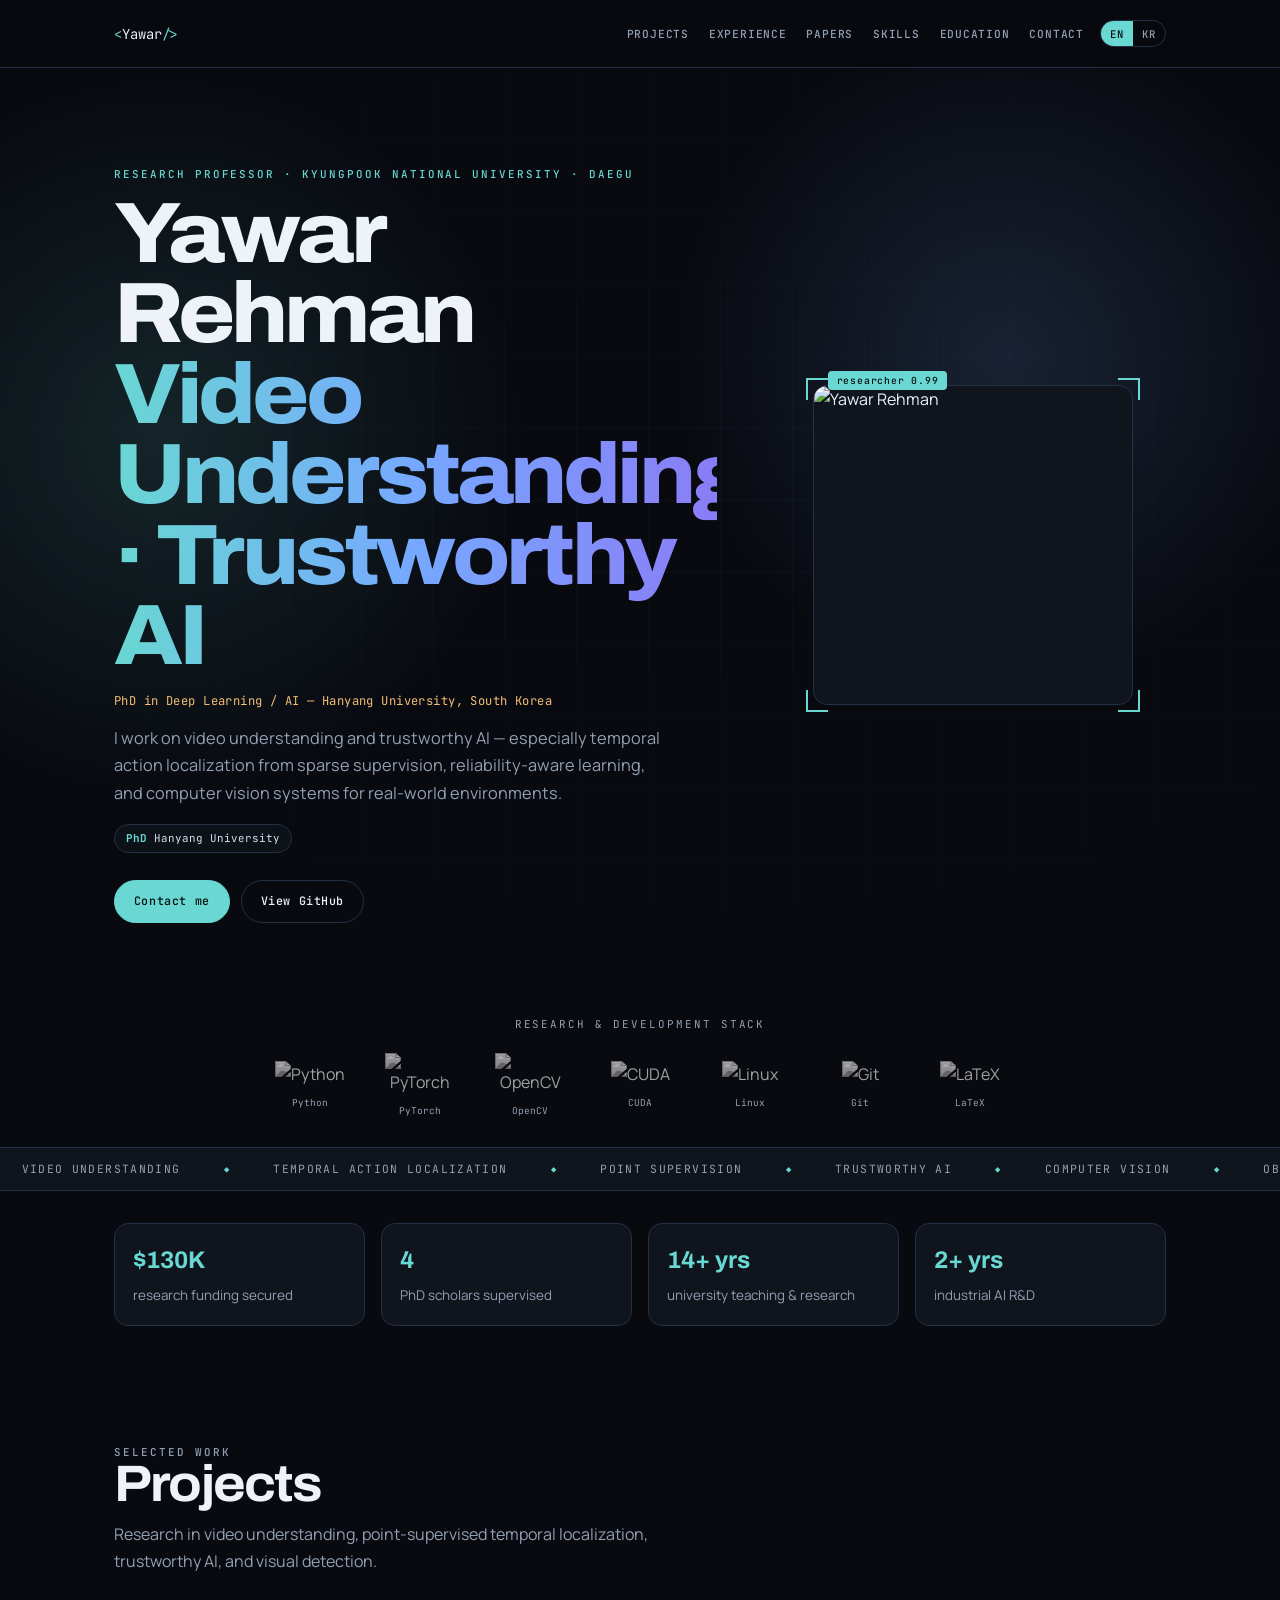
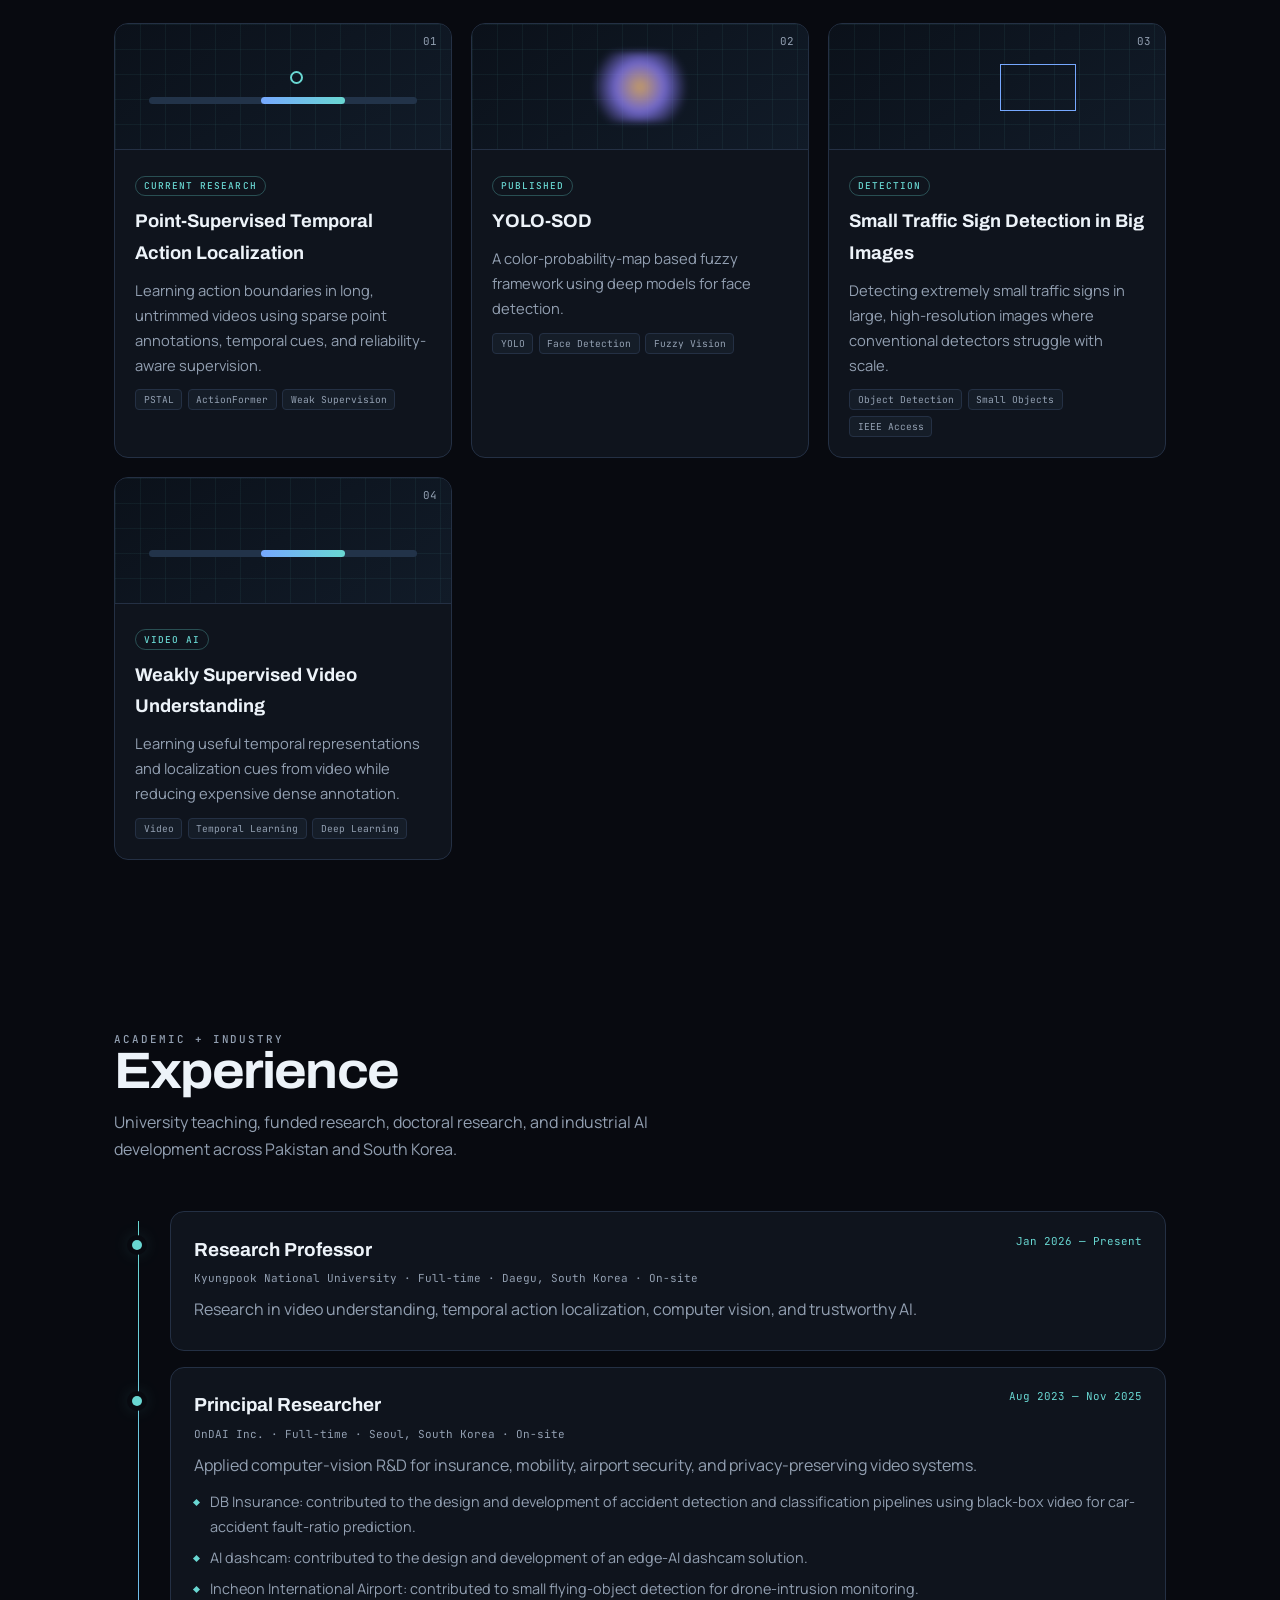
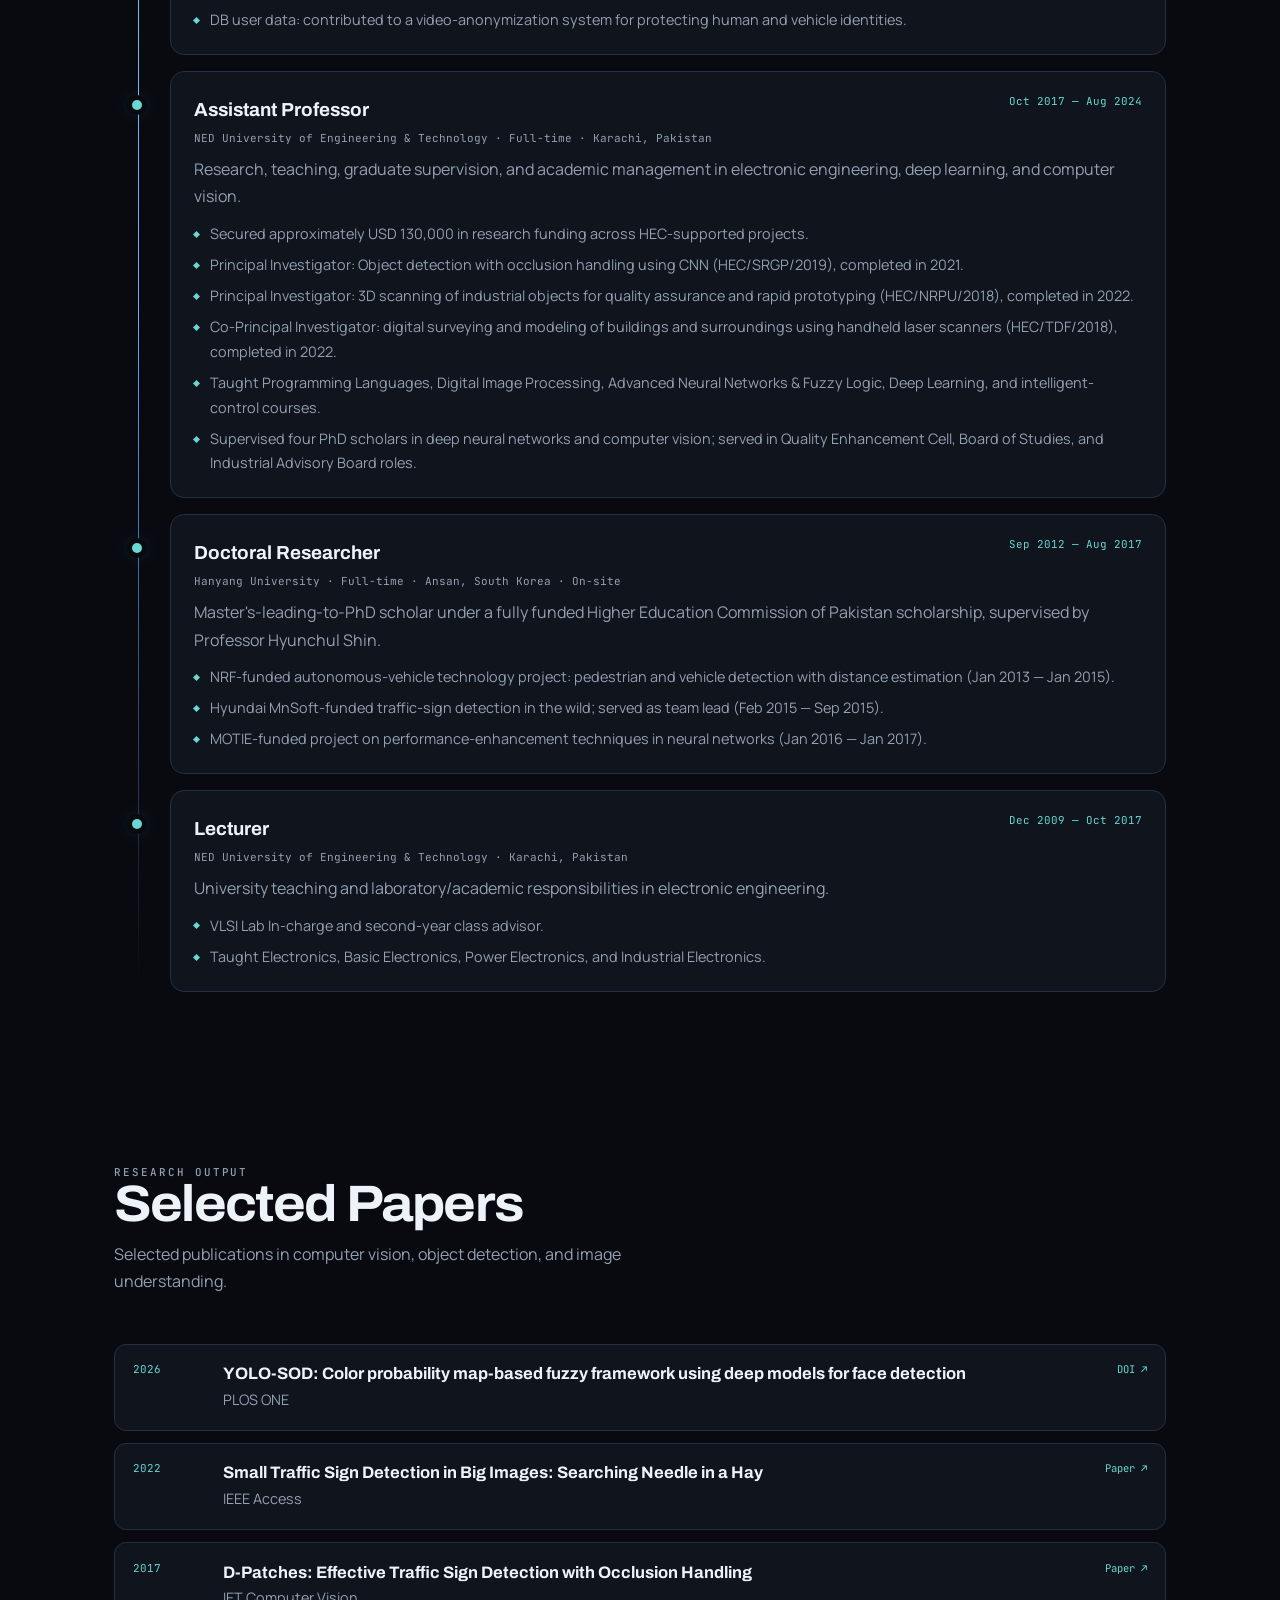
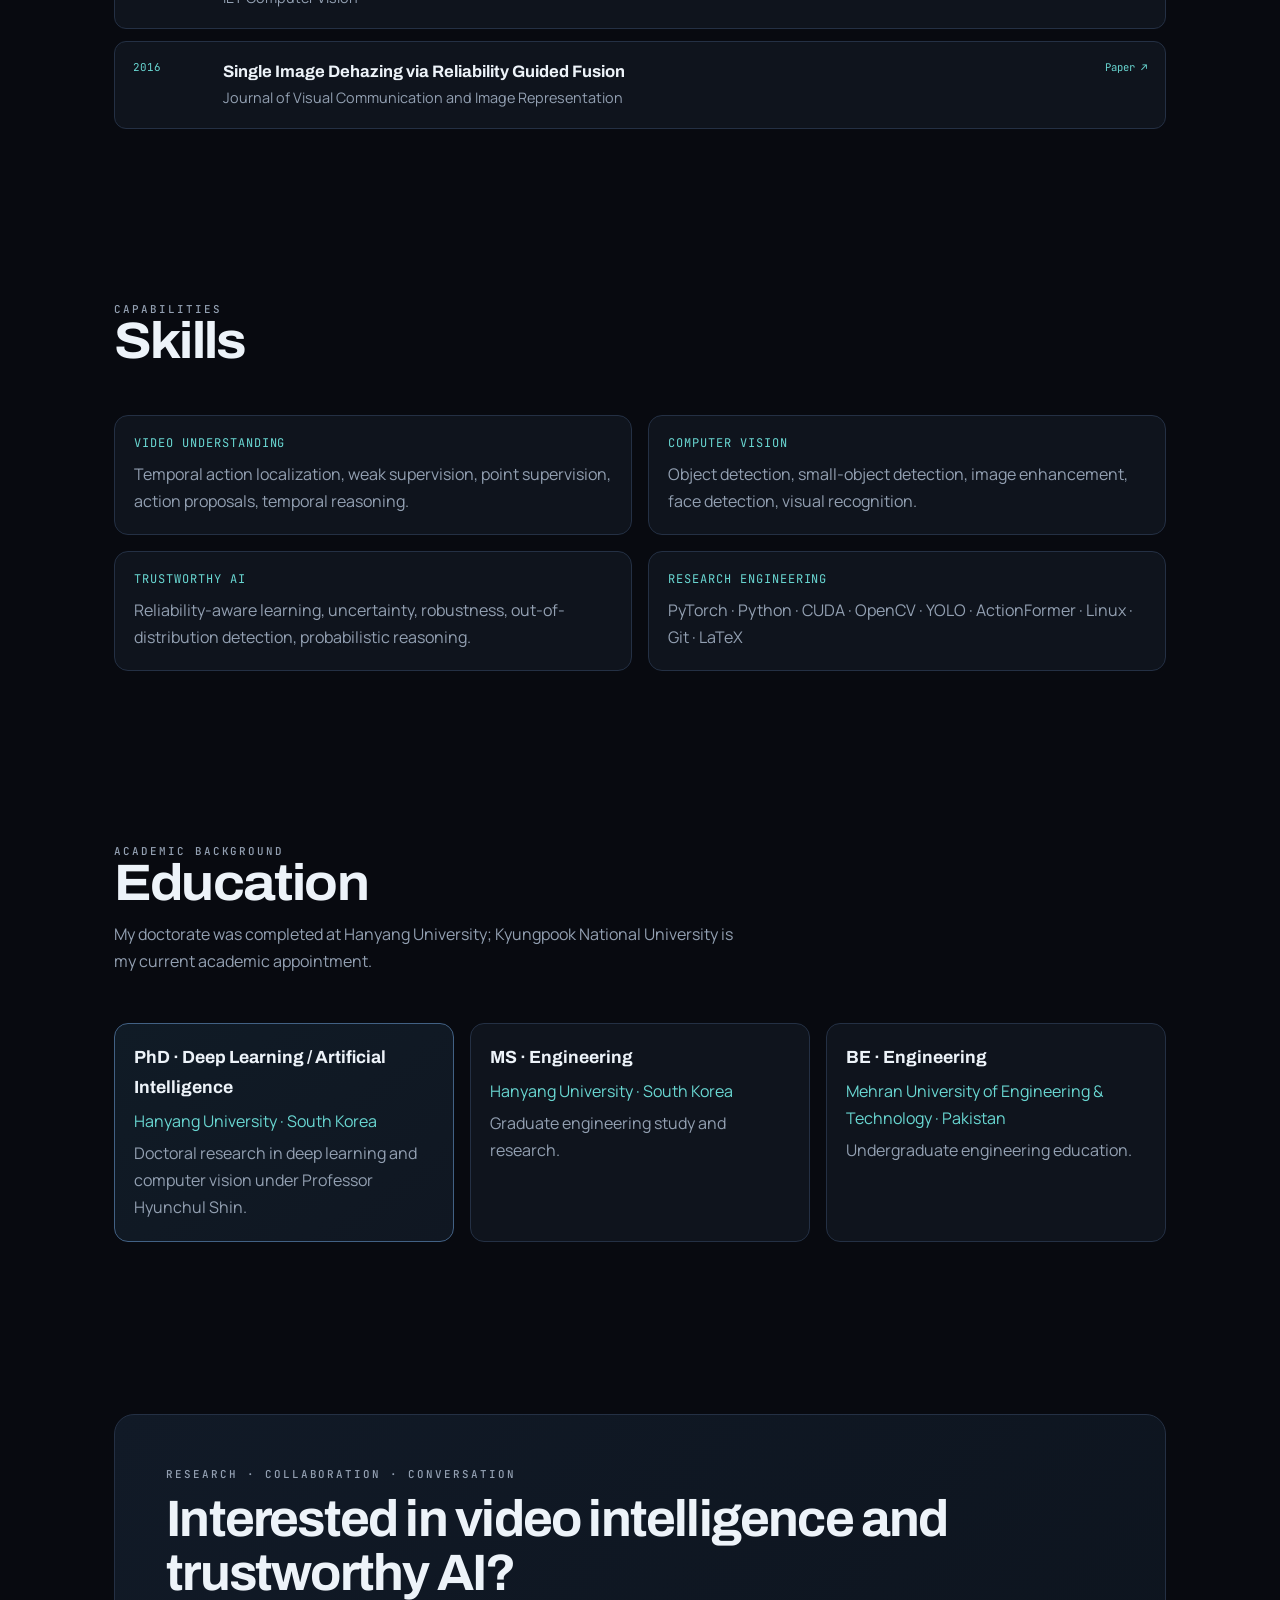
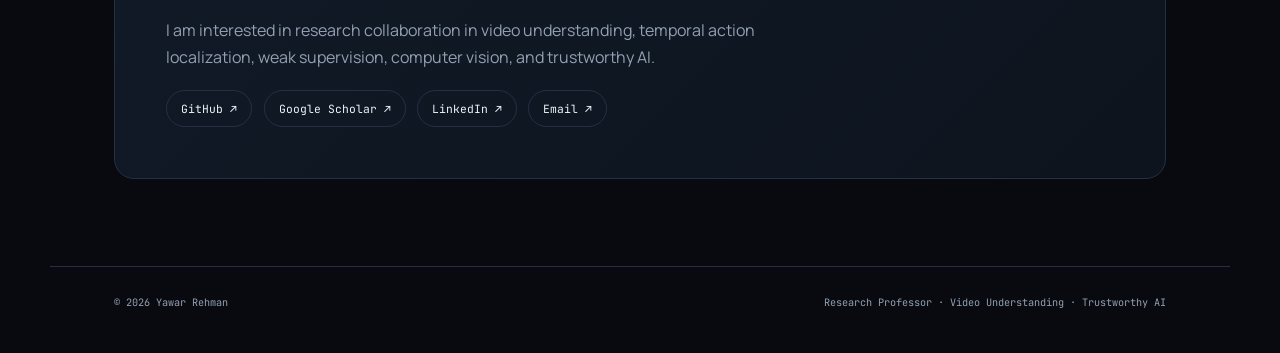
==== commit fb114998: "Expand experience and clarify Hanyang PhD on portfolio" ====
--- a/index.html
+++ b/index.html
@@ -4,7 +4,7 @@
 <meta charset="utf-8">
 <meta name="viewport" content="width=device-width, initial-scale=1">
 <title>Yawar Rehman, PhD — Research Professor</title>
-<meta name="description" content="Yawar Rehman, PhD — Research Professor in video understanding, trustworthy AI, temporal action localization, and computer vision.">
+<meta name="description" content="Yawar Rehman, PhD — Research Professor at Kyungpook National University. Video understanding, trustworthy AI, temporal action localization, and computer vision.">
 <meta name="author" content="Yawar Rehman">
 <meta property="og:type" content="website">
 <meta property="og:title" content="Yawar Rehman, PhD — Research Professor">
@@ -13,56 +13,24 @@
 <link rel="preconnect" href="https://fonts.googleapis.com">
 <link rel="preconnect" href="https://fonts.gstatic.com" crossorigin>
 <link href="https://fonts.googleapis.com/css2?family=Archivo:wdth,wght@75..125,400..800&family=JetBrains+Mono:wght@400;500&family=Manrope:wght@300;400;500;600&family=Noto+Sans+KR:wght@300;400;500;700&display=swap" rel="stylesheet">
-<style>
-:root{--bg:#080b11;--panel:#101722;--panel2:#16202d;--line:#263346;--text:#eef4fb;--dim:#91a0b3;--cyan:#68d6d0;--blue:#6aa7ff;--violet:#8b7cf6;--warm:#f1c27d;--display:"Archivo",sans-serif;--body:"Manrope",sans-serif;--mono:"JetBrains Mono",monospace;--gutter:clamp(1.1rem,5vw,4.5rem);--radius:15px}
-*{box-sizing:border-box}html{scroll-behavior:smooth;scroll-padding-top:78px}body{margin:0;background:var(--bg);color:var(--text);font-family:var(--body);font-size:clamp(.97rem,.94rem + .15vw,1.05rem);line-height:1.7;-webkit-font-smoothing:antialiased;overflow-x:hidden}html[lang="ko"] body{font-family:"Noto Sans KR",var(--body),sans-serif;line-height:1.82}html[lang="ko"] h1,html[lang="ko"] h2,html[lang="ko"] h3{font-family:"Noto Sans KR",sans-serif;letter-spacing:-.025em}a{color:var(--cyan);text-decoration:none}a:hover{color:#fff}.wrap{max-width:1180px;margin:auto;padding-inline:var(--gutter)}.eyebrow{font-family:var(--mono);font-size:.69rem;letter-spacing:.2em;text-transform:uppercase;color:var(--cyan);margin:0 0 .8rem}.bar{position:sticky;top:0;z-index:80;background:rgba(8,11,17,.84);backdrop-filter:blur(14px);border-bottom:1px solid var(--line)}.bar .wrap{height:67px;display:flex;align-items:center;justify-content:space-between;gap:1rem}.logo{font-family:var(--mono);font-size:.86rem;color:var(--text)}.logo b{color:var(--cyan);font-weight:400}.bar-right{display:flex;align-items:center;gap:1rem}.bar nav{display:flex;gap:clamp(.7rem,1.65vw,1.5rem)}.bar nav a{font-family:var(--mono);font-size:.71rem;letter-spacing:.075em;text-transform:uppercase;color:var(--dim)}.bar nav a:hover{color:var(--cyan)}.lang{display:flex;border:1px solid var(--line);border-radius:999px;overflow:hidden}.lang button{font-family:var(--mono);font-size:.67rem;letter-spacing:.07em;padding:.35rem .62rem;border:0;background:transparent;color:var(--dim);cursor:pointer}.lang button[aria-pressed="true"]{background:var(--cyan);color:#071110}.burger{display:none;border:1px solid var(--line);background:transparent;color:var(--text);border-radius:8px;padding:.38rem .58rem;font-size:1rem;cursor:pointer}
-.hero{position:relative;overflow:hidden;padding-block:clamp(3.2rem,8vw,6.3rem) clamp(2.2rem,5vw,4rem)}.hero:before{content:"";position:absolute;inset:-10%;background:radial-gradient(circle at 22% 45%,rgba(104,214,208,.12),transparent 25%),radial-gradient(circle at 72% 38%,rgba(106,167,255,.15),transparent 24%);pointer-events:none}.hero:after{content:"";position:absolute;inset:0;background:linear-gradient(90deg,rgba(106,167,255,.045) 1px,transparent 1px) 0 0/72px 72px,linear-gradient(rgba(106,167,255,.045) 1px,transparent 1px) 0 0/72px 72px;mask-image:radial-gradient(90% 72% at 55% 45%,#000,transparent 82%);pointer-events:none}.hero .wrap{position:relative;z-index:2;display:grid;grid-template-columns:minmax(0,1.25fr) minmax(0,.75fr);gap:clamp(2rem,5vw,4rem);align-items:center}h1{font-family:var(--display);font-variation-settings:"wdth" 108;font-weight:800;font-size:clamp(2.6rem,1rem + 6vw,5.25rem);line-height:.94;letter-spacing:-.045em;margin:0 0 1.2rem}h1 span{display:block;background:linear-gradient(90deg,var(--cyan),var(--blue),var(--violet));-webkit-background-clip:text;background-clip:text;color:transparent}.intro{max-width:53ch;color:var(--dim);margin:0}.cta{display:flex;flex-wrap:wrap;gap:.7rem;margin-top:1.8rem}.btn{font-family:var(--mono);font-size:.74rem;letter-spacing:.055em;padding:.78rem 1.2rem;border-radius:999px;border:1px solid var(--line);transition:.18s ease}.btn.solid{background:var(--cyan);border-color:var(--cyan);color:#071110}.btn.ghost{color:var(--text)}.btn:hover{transform:translateY(-2px)}.portrait{position:relative;justify-self:center;width:min(320px,80vw);margin:0}.portrait img{display:block;width:100%;aspect-ratio:1;object-fit:cover;border-radius:var(--radius);border:1px solid var(--line);background:var(--panel)}.corner{position:absolute;width:22px;height:22px;border:2px solid var(--cyan)}.c1{top:-7px;left:-7px;border-right:0;border-bottom:0}.c2{top:-7px;right:-7px;border-left:0;border-bottom:0}.c3{bottom:-7px;left:-7px;border-right:0;border-top:0}.c4{bottom:-7px;right:-7px;border-left:0;border-top:0}.portrait .tag{position:absolute;top:-14px;left:15px;background:var(--cyan);color:#071110;font-family:var(--mono);font-size:.61rem;letter-spacing:.08em;padding:.2rem .52rem;border-radius:4px}.stack{padding-block:1.9rem}.stack h3{font-family:var(--mono);font-weight:400;text-align:center;text-transform:uppercase;letter-spacing:.18em;color:var(--dim);font-size:.69rem;margin:0 0 1.4rem}.icons{display:flex;flex-wrap:wrap;justify-content:center;align-items:center;gap:clamp(1rem,3.3vw,2.5rem)}.icons figure{width:70px;text-align:center;margin:0}.icons img{height:34px;width:auto;margin:auto;filter:grayscale(1) opacity(.65);transition:.2s}.icons figure:hover img{filter:none;transform:translateY(-3px)}.icons figcaption{font-family:var(--mono);font-size:.59rem;color:var(--dim);margin-top:.48rem}.marquee{border-block:1px solid var(--line);background:var(--panel);overflow:hidden;padding:.83rem 0}.marquee div{display:flex;width:max-content;animation:slide 34s linear infinite}.marquee span{font-family:var(--mono);font-size:.72rem;letter-spacing:.12em;text-transform:uppercase;color:var(--dim);padding-inline:1.35rem;white-space:nowrap}.marquee span:after{content:"◆";color:var(--cyan);margin-left:2.7rem;font-size:.55rem}@keyframes slide{to{transform:translateX(-50%)}}
-section{padding-block:clamp(3.1rem,7vw,5.5rem)}.sec-head{margin-bottom:clamp(2rem,4vw,3rem)}.sec-head h2{font-family:var(--display);font-variation-settings:"wdth" 108;font-size:clamp(2rem,1.3rem + 2.6vw,3.2rem);line-height:1;letter-spacing:-.035em;margin:0 0 .7rem}.sec-head p{margin:0;color:var(--dim);max-width:55ch}.cards{display:grid;grid-template-columns:repeat(auto-fit,minmax(min(100%,21rem),1fr));gap:1.25rem}.card{background:var(--panel);border:1px solid var(--line);border-radius:var(--radius);overflow:hidden;display:flex;flex-direction:column;transition:.22s}.card:hover{transform:translateY(-4px);border-color:#426184;background:var(--panel2)}.thumb{height:132px;position:relative;border-bottom:1px solid var(--line);overflow:hidden;background:linear-gradient(145deg,#0b111a,#111b28)}.thumb .grid{position:absolute;inset:0;background:linear-gradient(90deg,rgba(104,214,208,.06) 1px,transparent 1px) 0 0/25px 25px,linear-gradient(rgba(104,214,208,.06) 1px,transparent 1px) 0 0/25px 25px}.thumb .timeline-viz{position:absolute;left:10%;right:10%;top:58%;height:7px;background:#223349;border-radius:8px}.thumb .timeline-viz:after{content:"";position:absolute;left:42%;width:31%;height:100%;background:linear-gradient(90deg,var(--blue),var(--cyan));border-radius:8px;box-shadow:0 0 18px rgba(104,214,208,.35)}.thumb .dot{position:absolute;width:13px;height:13px;border:2px solid var(--cyan);border-radius:50%;left:52%;top:37%}.thumb .box{position:absolute;border:1px solid var(--blue);width:76px;height:47px;left:51%;top:32%}.thumb .heat{position:absolute;width:120px;height:70px;left:calc(50% - 60px);top:30px;background:radial-gradient(circle,var(--warm),var(--violet) 35%,transparent 68%);filter:blur(3px);opacity:.8}.thumb .num{position:absolute;right:14px;top:10px;font-family:var(--mono);font-size:.68rem;color:var(--dim)}.body-card{padding:1.3rem;display:flex;flex-direction:column;gap:.7rem;flex:1}.badge{font-family:var(--mono);font-size:.59rem;letter-spacing:.12em;text-transform:uppercase;color:var(--cyan);border:1px solid rgba(104,214,208,.32);border-radius:999px;padding:.17rem .5rem;align-self:flex-start}.card h3{font-family:var(--display);font-size:1.16rem;letter-spacing:-.02em;line-height:1.3;margin:0}.card p{color:var(--dim);font-size:.93rem;margin:0;flex:1}.tags{display:flex;flex-wrap:wrap;gap:.35rem;margin:0;padding:0;list-style:none}.tags li{font-family:var(--mono);font-size:.6rem;color:var(--dim);background:var(--panel2);border:1px solid var(--line);border-radius:4px;padding:.19rem .47rem}
-.timeline{position:relative;display:grid;gap:1rem}.timeline:before{content:"";position:absolute;left:24px;top:10px;bottom:10px;width:1px;background:linear-gradient(var(--cyan),var(--blue),transparent)}.role-card{position:relative;margin-left:56px;background:var(--panel);border:1px solid var(--line);border-radius:var(--radius);padding:1.35rem 1.45rem}.role-card:before{content:"";position:absolute;left:-39px;top:28px;width:10px;height:10px;border-radius:50%;background:var(--cyan);box-shadow:0 0 0 5px var(--bg),0 0 18px rgba(104,214,208,.45)}.role-top{display:flex;justify-content:space-between;gap:1rem;flex-wrap:wrap}.role-card h3{font-family:var(--display);font-size:1.18rem;margin:0}.when{font-family:var(--mono);font-size:.69rem;color:var(--cyan)}.org{font-family:var(--mono);font-size:.7rem;color:var(--dim);margin:.33rem 0 .75rem}.role-card p{margin:0;color:var(--dim)}.papers{display:grid;gap:.75rem}.paper{display:grid;grid-template-columns:75px 1fr auto;gap:1.2rem;align-items:start;padding:1.15rem 1.2rem;border:1px solid var(--line);border-radius:12px;background:var(--panel)}.year{font-family:var(--mono);font-size:.69rem;color:var(--cyan)}.paper h3{font-family:var(--display);font-size:1.05rem;line-height:1.35;margin:0 0 .25rem}.paper p{margin:0;color:var(--dim);font-size:.9rem}.paper a{font-family:var(--mono);font-size:.67rem;white-space:nowrap}.skill-grid{display:grid;grid-template-columns:repeat(2,1fr);gap:1rem}.skill{background:var(--panel);border:1px solid var(--line);border-radius:var(--radius);padding:1.25rem}.skill h3{font-family:var(--mono);font-size:.76rem;color:var(--cyan);letter-spacing:.08em;text-transform:uppercase;margin:0 0 .65rem}.skill p{margin:0;color:var(--dim)}.education{display:grid;grid-template-columns:repeat(3,1fr);gap:1rem}.edu{background:var(--panel);border:1px solid var(--line);border-radius:var(--radius);padding:1.3rem}.edu .degree{font-family:var(--display);font-weight:700;font-size:1.12rem}.edu .school{color:var(--cyan);margin:.3rem 0}.edu p{color:var(--dim);margin:0;font-size:.92rem}.contact-box{background:linear-gradient(135deg,#111a27,#0d141e);border:1px solid var(--line);border-radius:20px;padding:clamp(1.5rem,5vw,3.3rem)}.contact-box h2{font-family:var(--display);font-size:clamp(2rem,4vw,3.4rem);line-height:1.05;letter-spacing:-.035em;margin:.25rem 0 1rem}.contact-box p{color:var(--dim);max-width:65ch}.socials{display:flex;flex-wrap:wrap;gap:.75rem;margin-top:1.3rem}.socials a{font-family:var(--mono);font-size:.72rem;border:1px solid var(--line);border-radius:999px;padding:.65rem .9rem;color:var(--text)}.footer{display:flex;justify-content:space-between;gap:1rem;flex-wrap:wrap;border-top:1px solid var(--line);padding-block:1.8rem 2.8rem;color:var(--dim);font-family:var(--mono);font-size:.65rem}.reveal{opacity:0;transform:translateY(18px);transition:.6s}.reveal.on{opacity:1;transform:none}
-@media(max-width:900px){.bar nav{position:absolute;top:67px;left:0;right:0;flex-direction:column;gap:0;background:var(--bg);border-bottom:1px solid var(--line);padding:.4rem var(--gutter) 1rem}.bar nav[hidden]{display:none}.bar nav a{padding:.65rem 0;border-bottom:1px solid var(--line)}.burger{display:block}.hero .wrap{grid-template-columns:1fr}.portrait{justify-self:start}.education{grid-template-columns:1fr}.skill-grid{grid-template-columns:1fr}}
-@media(max-width:620px){.portrait{width:min(270px,82vw)}.paper{grid-template-columns:58px 1fr}.paper a{grid-column:2}.role-card{margin-left:44px}.timeline:before{left:17px}.role-card:before{left:-32px}.lang button{padding:.32rem .48rem}.logo{font-size:.77rem}}
-</style>
+<link rel="stylesheet" href="styles.css">
 </head>
 <body>
 <header class="bar"><div class="wrap"><a class="logo" href="#top"><b>&lt;</b>Yawar<b>/&gt;</b></a><div class="bar-right"><nav id="nav"><a href="#projects" data-en="Projects" data-ko="프로젝트">Projects</a><a href="#experience" data-en="Experience" data-ko="경력">Experience</a><a href="#papers" data-en="Papers" data-ko="논문">Papers</a><a href="#skills" data-en="Skills" data-ko="기술">Skills</a><a href="#education" data-en="Education" data-ko="학력">Education</a><a href="#contact" data-en="Contact" data-ko="연락처">Contact</a></nav><div class="lang" role="group" aria-label="Language"><button type="button" data-lang="en" aria-pressed="true">EN</button><button type="button" data-lang="ko" aria-pressed="false">KR</button></div><button class="burger" id="burger" aria-label="Menu" aria-expanded="false">☰</button></div></div></header>
 <main id="top">
-<section class="hero"><div class="wrap"><div class="reveal"><p class="eyebrow" data-en="Ph.D. · Kyungpook National University · South Korea" data-ko="공학박사 · 경북대학교 · 대한민국">Ph.D. · Kyungpook National University · South Korea</p><h1>Yawar Rehman<span data-en="Research Professor" data-ko="연구교수">Research Professor</span></h1><p class="intro" data-en="I work on video understanding and trustworthy AI — especially temporal action localization from sparse supervision, reliability-aware learning, and computer vision systems that remain useful outside controlled laboratory settings." data-ko="영상 이해와 신뢰할 수 있는 AI를 연구합니다. 특히 희소한 감독 정보를 활용한 시간적 행동 위치 추정, 신뢰도 기반 학습, 그리고 실제 환경에서도 안정적으로 동작하는 컴퓨터 비전 시스템에 관심이 있습니다.">I work on video understanding and trustworthy AI — especially temporal action localization from sparse supervision, reliability-aware learning, and computer vision systems that remain useful outside controlled laboratory settings.</p><div class="cta"><a class="btn solid" href="#contact" data-en="Contact me" data-ko="연락하기">Contact me</a><a class="btn ghost" href="https://github.com/YawarGuguma" target="_blank" rel="noreferrer" data-en="View GitHub" data-ko="GitHub 보기">View GitHub</a></div></div><figure class="portrait reveal"><span class="tag" data-en="researcher 0.99" data-ko="연구자 0.99">researcher 0.99</span><img src="https://avatars.githubusercontent.com/u/144770407?v=4" width="320" height="320" alt="Yawar Rehman"><span class="corner c1"></span><span class="corner c2"></span><span class="corner c3"></span><span class="corner c4"></span></figure></div></section>
+<section class="hero"><div class="wrap"><div class="reveal"><p class="eyebrow" data-en="Research Professor · Kyungpook National University · Daegu" data-ko="연구교수 · 경북대학교 · 대구">Research Professor · Kyungpook National University · Daegu</p><h1>Yawar Rehman<span data-en="Video Understanding · Trustworthy AI" data-ko="영상 이해 · 신뢰할 수 있는 AI">Video Understanding · Trustworthy AI</span></h1><div class="hero-role" data-en="PhD in Deep Learning / AI — Hanyang University, South Korea" data-ko="딥러닝 / 인공지능 박사 — 한양대학교, 대한민국">PhD in Deep Learning / AI — Hanyang University, South Korea</div><p class="intro" data-en="I work on video understanding and trustworthy AI — especially temporal action localization from sparse supervision, reliability-aware learning, and computer vision systems for real-world environments." data-ko="영상 이해와 신뢰할 수 있는 AI를 연구합니다. 특히 희소 감독 기반 시간적 행동 위치 추정, 신뢰도 기반 학습, 실제 환경을 위한 컴퓨터 비전 시스템에 관심이 있습니다.">I work on video understanding and trustworthy AI — especially temporal action localization from sparse supervision, reliability-aware learning, and computer vision systems for real-world environments.</p><div class="credential"><b>PhD</b><span data-en="Hanyang University" data-ko="한양대학교">Hanyang University</span></div><div class="cta"><a class="btn solid" href="#contact" data-en="Contact me" data-ko="연락하기">Contact me</a><a class="btn ghost" href="https://github.com/YawarGuguma" target="_blank" rel="noreferrer" data-en="View GitHub" data-ko="GitHub 보기">View GitHub</a></div></div><figure class="portrait reveal"><span class="tag" data-en="researcher 0.99" data-ko="연구자 0.99">researcher 0.99</span><img src="https://avatars.githubusercontent.com/u/144770407?v=4" width="320" height="320" alt="Yawar Rehman"><span class="corner c1"></span><span class="corner c2"></span><span class="corner c3"></span><span class="corner c4"></span></figure></div></section>
 <div class="stack"><div class="wrap"><h3 data-en="Research & development stack" data-ko="연구 및 개발 스택">Research & development stack</h3><div class="icons"><figure><img src="https://cdn.simpleicons.org/python/EFEAF2" alt="Python"><figcaption>Python</figcaption></figure><figure><img src="https://cdn.simpleicons.org/pytorch/EFEAF2" alt="PyTorch"><figcaption>PyTorch</figcaption></figure><figure><img src="https://cdn.simpleicons.org/opencv/EFEAF2" alt="OpenCV"><figcaption>OpenCV</figcaption></figure><figure><img src="https://cdn.simpleicons.org/nvidia/EFEAF2" alt="CUDA"><figcaption>CUDA</figcaption></figure><figure><img src="https://cdn.simpleicons.org/linux/EFEAF2" alt="Linux"><figcaption>Linux</figcaption></figure><figure><img src="https://cdn.simpleicons.org/git/EFEAF2" alt="Git"><figcaption>Git</figcaption></figure><figure><img src="https://cdn.simpleicons.org/latex/EFEAF2" alt="LaTeX"><figcaption>LaTeX</figcaption></figure></div></div></div>
 <div class="marquee" aria-hidden="true"><div id="ticker"></div></div>
-<section id="projects"><div class="wrap"><div class="sec-head reveal"><p class="eyebrow" data-en="Selected work" data-ko="주요 연구">Selected work</p><h2 data-en="Projects" data-ko="프로젝트">Projects</h2><p data-en="Research in video understanding, point-supervised temporal localization, trustworthy AI, and visual detection." data-ko="영상 이해, 포인트 감독 기반 시간적 위치 추정, 신뢰할 수 있는 AI 및 시각적 객체 탐지에 관한 연구입니다.">Research in video understanding, point-supervised temporal localization, trustworthy AI, and visual detection.</p></div><div class="cards">
-<article class="card reveal"><div class="thumb"><div class="grid"></div><div class="timeline-viz"></div><div class="dot"></div><span class="num">01</span></div><div class="body-card"><span class="badge" data-en="Current research" data-ko="현재 연구">Current research</span><h3 data-en="Point-Supervised Temporal Action Localization" data-ko="포인트 감독 기반 시간적 행동 위치 추정">Point-Supervised Temporal Action Localization</h3><p data-en="Learning action boundaries in long, untrimmed videos using sparse point annotations, temporal cues, and reliability-aware supervision." data-ko="희소한 포인트 주석, 시간적 단서, 신뢰도 기반 감독을 활용하여 긴 비편집 영상에서 행동 구간의 경계를 학습합니다.">Learning action boundaries in long, untrimmed videos using sparse point annotations, temporal cues, and reliability-aware supervision.</p><ul class="tags"><li>PSTAL</li><li>ActionFormer</li><li>Weak Supervision</li></ul></div></article>
-<article class="card reveal"><div class="thumb"><div class="grid"></div><div class="heat"></div><span class="num">02</span></div><div class="body-card"><span class="badge" data-en="Published" data-ko="출판">Published</span><h3>YOLO-SOD</h3><p data-en="A color-probability-map based fuzzy framework using deep models for face detection." data-ko="딥러닝 모델을 활용한 얼굴 탐지를 위해 색상 확률 맵과 퍼지 기법을 결합한 프레임워크입니다.">A color-probability-map based fuzzy framework using deep models for face detection.</p><ul class="tags"><li>YOLO</li><li>Face Detection</li><li>Fuzzy Vision</li></ul></div></article>
-<article class="card reveal"><div class="thumb"><div class="grid"></div><div class="box"></div><span class="num">03</span></div><div class="body-card"><span class="badge" data-en="Detection" data-ko="객체 탐지">Detection</span><h3 data-en="Small Traffic Sign Detection in Big Images" data-ko="고해상도 영상의 소형 교통표지판 탐지">Small Traffic Sign Detection in Big Images</h3><p data-en="Detecting extremely small traffic signs in large, high-resolution images where conventional detectors struggle with scale." data-ko="일반적인 탐지기가 크기 문제로 어려움을 겪는 대형 고해상도 영상에서 매우 작은 교통표지판을 탐지합니다.">Detecting extremely small traffic signs in large, high-resolution images where conventional detectors struggle with scale.</p><ul class="tags"><li>Object Detection</li><li>Small Objects</li><li>IEEE Access</li></ul></div></article>
-<article class="card reveal"><div class="thumb"><div class="grid"></div><div class="timeline-viz"></div><span class="num">04</span></div><div class="body-card"><span class="badge" data-en="Video AI" data-ko="영상 AI">Video AI</span><h3 data-en="Weakly Supervised Video Understanding" data-ko="약한 감독 기반 영상 이해">Weakly Supervised Video Understanding</h3><p data-en="Learning useful temporal representations and localization cues from video while reducing the amount of expensive dense annotation." data-ko="비용이 높은 조밀한 주석을 줄이면서 영상에서 유용한 시간적 표현과 위치 추정 단서를 학습합니다.">Learning useful temporal representations and localization cues from video while reducing the amount of expensive dense annotation.</p><ul class="tags"><li>Video</li><li>Temporal Learning</li><li>Deep Learning</li></ul></div></article>
-</div></div></section>
-<section id="experience"><div class="wrap"><div class="sec-head reveal"><p class="eyebrow" data-en="Academic + industry" data-ko="학계 + 산업">Academic + industry</p><h2 data-en="Experience" data-ko="경력">Experience</h2><p data-en="A career spanning university teaching, computer vision research, and industrial AI leadership." data-ko="대학교 교육, 컴퓨터 비전 연구, 산업 AI 연구개발 리더십을 아우르는 경력입니다.">A career spanning university teaching, computer vision research, and industrial AI leadership.</p></div><div class="timeline">
-<article class="role-card reveal"><div class="role-top"><h3 data-en="Research Professor" data-ko="연구교수">Research Professor</h3><span class="when" data-en="2026 — Present" data-ko="2026 — 현재">2026 — Present</span></div><div class="org" data-en="Kyungpook National University · South Korea" data-ko="경북대학교 · 대한민국">Kyungpook National University · South Korea</div><p data-en="Research on video understanding, temporal action localization, computer vision, and trustworthy AI." data-ko="영상 이해, 시간적 행동 위치 추정, 컴퓨터 비전 및 신뢰할 수 있는 AI를 연구하고 있습니다.">Research on video understanding, temporal action localization, computer vision, and trustworthy AI.</p></article>
-<article class="role-card reveal"><div class="role-top"><h3 data-en="Principal Researcher & AI Team Lead" data-ko="수석연구원 및 AI 팀장">Principal Researcher & AI Team Lead</h3><span class="when">2023 — 2025</span></div><div class="org" data-en="OnDAI Inc. · South Korea" data-ko="OnDAI Inc. · 대한민국">OnDAI Inc. · South Korea</div><p data-en="Led applied AI research and development with a focus on computer vision and deep-learning systems." data-ko="컴퓨터 비전과 딥러닝 시스템을 중심으로 응용 AI 연구개발을 이끌었습니다.">Led applied AI research and development with a focus on computer vision and deep-learning systems.</p></article>
-<article class="role-card reveal"><div class="role-top"><h3 data-en="Assistant Professor" data-ko="조교수">Assistant Professor</h3><span class="when">2017 — 2024</span></div><div class="org" data-en="NED University of Engineering & Technology · Pakistan" data-ko="NED 공과대학교 · 파키스탄">NED University of Engineering & Technology · Pakistan</div><p data-en="Teaching, research, student supervision, and academic service across electronics, computer systems, and artificial intelligence." data-ko="전자공학, 컴퓨터 시스템 및 인공지능 분야의 교육, 연구, 학생 지도 및 학술 활동을 수행했습니다.">Teaching, research, student supervision, and academic service across electronics, computer systems, and artificial intelligence.</p></article>
-<article class="role-card reveal"><div class="role-top"><h3 data-en="Lecturer" data-ko="강사">Lecturer</h3><span class="when">2010 — 2017</span></div><div class="org" data-en="NED University of Engineering & Technology · Pakistan" data-ko="NED 공과대학교 · 파키스탄">NED University of Engineering & Technology · Pakistan</div><p data-en="University teaching and research in electronics and computer systems." data-ko="전자공학 및 컴퓨터 시스템 분야의 대학 교육과 연구를 수행했습니다.">University teaching and research in electronics and computer systems.</p></article>
-</div></div></section>
-<section id="papers"><div class="wrap"><div class="sec-head reveal"><p class="eyebrow" data-en="Research output" data-ko="연구 성과">Research output</p><h2 data-en="Selected Papers" data-ko="주요 논문">Selected Papers</h2><p data-en="Selected publications in computer vision, object detection, and image understanding." data-ko="컴퓨터 비전, 객체 탐지 및 영상 이해 분야의 주요 논문입니다.">Selected publications in computer vision, object detection, and image understanding.</p></div><div class="papers">
-<article class="paper reveal"><div class="year">2026</div><div><h3>YOLO-SOD: Color probability map-based fuzzy framework using deep models for face detection</h3><p>PLOS ONE</p></div><a href="https://doi.org/10.1371/journal.pone.0360794" target="_blank" rel="noreferrer">DOI ↗</a></article>
-<article class="paper reveal"><div class="year">2022</div><div><h3>Small Traffic Sign Detection in Big Images: Searching Needle in a Hay</h3><p>IEEE Access</p></div><a href="https://scholar.google.com/scholar?q=%22Small+Traffic+Sign+Detection+in+Big+Images%22" target="_blank" rel="noreferrer" data-en="Paper ↗" data-ko="논문 ↗">Paper ↗</a></article>
-<article class="paper reveal"><div class="year">2017</div><div><h3>D-Patches: Effective Traffic Sign Detection with Occlusion Handling</h3><p>IET Computer Vision</p></div><a href="https://scholar.google.com/scholar?q=%22D-Patches%22+%22Yawar+Rehman%22" target="_blank" rel="noreferrer" data-en="Paper ↗" data-ko="논문 ↗">Paper ↗</a></article>
-<article class="paper reveal"><div class="year">2016</div><div><h3>Single Image Dehazing via Reliability Guided Fusion</h3><p>Journal of Visual Communication and Image Representation</p></div><a href="https://scholar.google.com/scholar?q=%22Single+Image+Dehazing+via+Reliability+Guided+Fusion%22" target="_blank" rel="noreferrer" data-en="Paper ↗" data-ko="논문 ↗">Paper ↗</a></article>
-</div></div></section>
+<div class="wrap highlights"><div class="metric"><strong>$130K</strong><span data-en="research funding secured" data-ko="확보 연구비">research funding secured</span></div><div class="metric"><strong>4</strong><span data-en="PhD scholars supervised" data-ko="지도 박사과정">PhD scholars supervised</span></div><div class="metric"><strong>14+ yrs</strong><span data-en="university teaching & research" data-ko="대학 교육 및 연구">university teaching & research</span></div><div class="metric"><strong>2+ yrs</strong><span data-en="industrial AI R&D" data-ko="산업 AI 연구개발">industrial AI R&D</span></div></div>
+<section id="projects"><div class="wrap"><div class="sec-head reveal"><p class="eyebrow" data-en="Selected work" data-ko="주요 연구">Selected work</p><h2 data-en="Projects" data-ko="프로젝트">Projects</h2><p data-en="Research in video understanding, point-supervised temporal localization, trustworthy AI, and visual detection." data-ko="영상 이해, 포인트 감독 기반 시간적 위치 추정, 신뢰할 수 있는 AI 및 시각 객체 탐지에 관한 연구입니다.">Research in video understanding, point-supervised temporal localization, trustworthy AI, and visual detection.</p></div><div class="cards"><article class="card reveal"><div class="thumb"><div class="grid"></div><div class="timeline-viz"></div><div class="dot"></div><span class="num">01</span></div><div class="body-card"><span class="badge" data-en="Current research" data-ko="현재 연구">Current research</span><h3 data-en="Point-Supervised Temporal Action Localization" data-ko="포인트 감독 기반 시간적 행동 위치 추정">Point-Supervised Temporal Action Localization</h3><p data-en="Learning action boundaries in long, untrimmed videos using sparse point annotations, temporal cues, and reliability-aware supervision." data-ko="희소한 포인트 주석, 시간적 단서, 신뢰도 기반 감독을 활용하여 긴 비편집 영상에서 행동 경계를 학습합니다.">Learning action boundaries in long, untrimmed videos using sparse point annotations, temporal cues, and reliability-aware supervision.</p><ul class="tags"><li>PSTAL</li><li>ActionFormer</li><li>Weak Supervision</li></ul></div></article><article class="card reveal"><div class="thumb"><div class="grid"></div><div class="heat"></div><span class="num">02</span></div><div class="body-card"><span class="badge" data-en="Published" data-ko="출판">Published</span><h3>YOLO-SOD</h3><p data-en="A color-probability-map based fuzzy framework using deep models for face detection." data-ko="딥러닝 모델을 활용한 얼굴 탐지를 위해 색상 확률 맵과 퍼지 기법을 결합한 프레임워크입니다.">A color-probability-map based fuzzy framework using deep models for face detection.</p><ul class="tags"><li>YOLO</li><li>Face Detection</li><li>Fuzzy Vision</li></ul></div></article><article class="card reveal"><div class="thumb"><div class="grid"></div><div class="box"></div><span class="num">03</span></div><div class="body-card"><span class="badge" data-en="Detection" data-ko="객체 탐지">Detection</span><h3 data-en="Small Traffic Sign Detection in Big Images" data-ko="고해상도 영상의 소형 교통표지판 탐지">Small Traffic Sign Detection in Big Images</h3><p data-en="Detecting extremely small traffic signs in large, high-resolution images where conventional detectors struggle with scale." data-ko="일반적인 탐지기가 크기 문제로 어려움을 겪는 대형 고해상도 영상에서 매우 작은 교통표지판을 탐지합니다.">Detecting extremely small traffic signs in large, high-resolution images where conventional detectors struggle with scale.</p><ul class="tags"><li>Object Detection</li><li>Small Objects</li><li>IEEE Access</li></ul></div></article><article class="card reveal"><div class="thumb"><div class="grid"></div><div class="timeline-viz"></div><span class="num">04</span></div><div class="body-card"><span class="badge" data-en="Video AI" data-ko="영상 AI">Video AI</span><h3 data-en="Weakly Supervised Video Understanding" data-ko="약한 감독 기반 영상 이해">Weakly Supervised Video Understanding</h3><p data-en="Learning useful temporal representations and localization cues from video while reducing expensive dense annotation." data-ko="비용이 높은 조밀한 주석을 줄이면서 영상에서 유용한 시간적 표현과 위치 추정 단서를 학습합니다.">Learning useful temporal representations and localization cues from video while reducing expensive dense annotation.</p><ul class="tags"><li>Video</li><li>Temporal Learning</li><li>Deep Learning</li></ul></div></article></div></div></section>
+<section id="experience"><div class="wrap"><div class="sec-head reveal"><p class="eyebrow" data-en="Academic + industry" data-ko="학계 + 산업">Academic + industry</p><h2 data-en="Experience" data-ko="경력">Experience</h2><p data-en="University teaching, funded research, doctoral research, and industrial AI development across Pakistan and South Korea." data-ko="파키스탄과 대한민국에서 대학 교육, 연구과제, 박사 연구, 산업 AI 개발을 수행해 왔습니다.">University teaching, funded research, doctoral research, and industrial AI development across Pakistan and South Korea.</p></div><div class="timeline" id="experience-list"></div></div></section>
+<section id="papers"><div class="wrap"><div class="sec-head reveal"><p class="eyebrow" data-en="Research output" data-ko="연구 성과">Research output</p><h2 data-en="Selected Papers" data-ko="주요 논문">Selected Papers</h2><p data-en="Selected publications in computer vision, object detection, and image understanding." data-ko="컴퓨터 비전, 객체 탐지 및 영상 이해 분야의 주요 논문입니다.">Selected publications in computer vision, object detection, and image understanding.</p></div><div class="papers"><article class="paper reveal"><div class="year">2026</div><div><h3>YOLO-SOD: Color probability map-based fuzzy framework using deep models for face detection</h3><p>PLOS ONE</p></div><a href="https://doi.org/10.1371/journal.pone.0360794" target="_blank" rel="noreferrer">DOI ↗</a></article><article class="paper reveal"><div class="year">2022</div><div><h3>Small Traffic Sign Detection in Big Images: Searching Needle in a Hay</h3><p>IEEE Access</p></div><a href="https://scholar.google.com/scholar?q=%22Small+Traffic+Sign+Detection+in+Big+Images%22" target="_blank" rel="noreferrer" data-en="Paper ↗" data-ko="논문 ↗">Paper ↗</a></article><article class="paper reveal"><div class="year">2017</div><div><h3>D-Patches: Effective Traffic Sign Detection with Occlusion Handling</h3><p>IET Computer Vision</p></div><a href="https://scholar.google.com/scholar?q=%22D-Patches%22+%22Yawar+Rehman%22" target="_blank" rel="noreferrer" data-en="Paper ↗" data-ko="논문 ↗">Paper ↗</a></article><article class="paper reveal"><div class="year">2016</div><div><h3>Single Image Dehazing via Reliability Guided Fusion</h3><p>Journal of Visual Communication and Image Representation</p></div><a href="https://scholar.google.com/scholar?q=%22Single+Image+Dehazing+via+Reliability+Guided+Fusion%22" target="_blank" rel="noreferrer" data-en="Paper ↗" data-ko="논문 ↗">Paper ↗</a></article></div></div></section>
 <section id="skills"><div class="wrap"><div class="sec-head reveal"><p class="eyebrow" data-en="Capabilities" data-ko="연구 역량">Capabilities</p><h2 data-en="Skills" data-ko="기술 및 연구 분야">Skills</h2></div><div class="skill-grid"><article class="skill reveal"><h3 data-en="Video Understanding" data-ko="영상 이해">Video Understanding</h3><p data-en="Temporal action localization, weak supervision, point supervision, action proposals, temporal reasoning." data-ko="시간적 행동 위치 추정, 약한 감독 학습, 포인트 감독 학습, 행동 후보 생성 및 시간적 추론.">Temporal action localization, weak supervision, point supervision, action proposals, temporal reasoning.</p></article><article class="skill reveal"><h3 data-en="Computer Vision" data-ko="컴퓨터 비전">Computer Vision</h3><p data-en="Object detection, small-object detection, image enhancement, face detection, visual recognition." data-ko="객체 탐지, 소형 객체 탐지, 영상 향상, 얼굴 탐지 및 시각 인식.">Object detection, small-object detection, image enhancement, face detection, visual recognition.</p></article><article class="skill reveal"><h3 data-en="Trustworthy AI" data-ko="신뢰할 수 있는 AI">Trustworthy AI</h3><p data-en="Reliability-aware learning, uncertainty, robustness, out-of-distribution detection, probabilistic reasoning." data-ko="신뢰도 기반 학습, 불확실성, 강건성, 분포 외 탐지 및 확률적 추론.">Reliability-aware learning, uncertainty, robustness, out-of-distribution detection, probabilistic reasoning.</p></article><article class="skill reveal"><h3 data-en="Research Engineering" data-ko="연구 개발">Research Engineering</h3><p>PyTorch · Python · CUDA · OpenCV · YOLO · ActionFormer · Linux · Git · LaTeX</p></article></div></div></section>
-<section id="education"><div class="wrap"><div class="sec-head reveal"><p class="eyebrow" data-en="Academic background" data-ko="학력">Academic background</p><h2 data-en="Education" data-ko="교육">Education</h2></div><div class="education"><article class="edu reveal"><div class="degree" data-en="PhD · Deep Learning / AI" data-ko="박사 · 딥러닝 / 인공지능">PhD · Deep Learning / AI</div><div class="school" data-en="Hanyang University · South Korea" data-ko="한양대학교 · 대한민국">Hanyang University · South Korea</div><p data-en="Doctoral research in deep learning and computer vision." data-ko="딥러닝과 컴퓨터 비전 분야의 박사 연구를 수행했습니다.">Doctoral research in deep learning and computer vision.</p></article><article class="edu reveal"><div class="degree" data-en="MS · Engineering" data-ko="석사 · 공학">MS · Engineering</div><div class="school" data-en="Hanyang University · South Korea" data-ko="한양대학교 · 대한민국">Hanyang University · South Korea</div><p data-en="Graduate study and research in engineering." data-ko="공학 분야의 대학원 교육과 연구를 수행했습니다.">Graduate study and research in engineering.</p></article><article class="edu reveal"><div class="degree" data-en="BE · Engineering" data-ko="학사 · 공학">BE · Engineering</div><div class="school" data-en="Mehran University of Engineering & Technology · Pakistan" data-ko="메흐란 공과대학교 · 파키스탄">Mehran University of Engineering & Technology · Pakistan</div><p data-en="Undergraduate engineering education." data-ko="공학 학부 과정을 이수했습니다.">Undergraduate engineering education.</p></article></div></div></section>
-<section id="contact"><div class="wrap"><div class="contact-box reveal"><p class="eyebrow" data-en="Research · Collaboration · Conversation" data-ko="연구 · 협업 · 교류">Research · Collaboration · Conversation</p><h2 data-en="Interested in video intelligence and trustworthy AI?" data-ko="영상 지능과 신뢰할 수 있는 AI 연구에 관심이 있으신가요?">Interested in video intelligence and trustworthy AI?</h2><p data-en="I am interested in research collaboration in video understanding, temporal action localization, weak supervision, computer vision, and trustworthy AI." data-ko="영상 이해, 시간적 행동 위치 추정, 약한 감독 학습, 컴퓨터 비전 및 신뢰할 수 있는 AI 분야의 연구 협업에 관심이 있습니다.">I am interested in research collaboration in video understanding, temporal action localization, weak supervision, computer vision, and trustworthy AI.</p><div class="socials"><a href="https://github.com/YawarGuguma" target="_blank" rel="noreferrer">GitHub ↗</a><a href="https://scholar.google.com/scholar?q=%22Yawar+Rehman%22+computer+vision" target="_blank" rel="noreferrer">Google Scholar ↗</a><a href="https://www.linkedin.com/in/yawar-rehman" target="_blank" rel="noreferrer">LinkedIn ↗</a><a href="mailto:reh.yawar2@gmail.com" data-en="Email ↗" data-ko="이메일 ↗">Email ↗</a></div></div></div></section>
+<section id="education"><div class="wrap"><div class="sec-head reveal"><p class="eyebrow" data-en="Academic background" data-ko="학력">Academic background</p><h2 data-en="Education" data-ko="교육">Education</h2><p data-en="My doctorate was completed at Hanyang University; Kyungpook National University is my current academic appointment." data-ko="박사학위는 한양대학교에서 취득했으며, 경북대학교는 현재 재직 중인 기관입니다.">My doctorate was completed at Hanyang University; Kyungpook National University is my current academic appointment.</p></div><div class="education" id="education-list"></div></div></section>
+<section id="contact"><div class="wrap"><div class="contact-box reveal"><p class="eyebrow" data-en="Research · Collaboration · Conversation" data-ko="연구 · 협업 · 교류">Research · Collaboration · Conversation</p><h2 data-en="Interested in video intelligence and trustworthy AI?" data-ko="영상 지능과 신뢰할 수 있는 AI 연구에 관심이 있으신가요?">Interested in video intelligence and trustworthy AI?</h2><p data-en="I am interested in research collaboration in video understanding, temporal action localization, weak supervision, computer vision, and trustworthy AI." data-ko="영상 이해, 시간적 행동 위치 추정, 약한 감독 학습, 컴퓨터 비전 및 신뢰할 수 있는 AI 분야의 연구 협업에 관심이 있습니다.">I am interested in research collaboration in video understanding, temporal action localization, weak supervision, computer vision, and trustworthy AI.</p><div class="socials"><a href="https://github.com/YawarGuguma" target="_blank" rel="noreferrer">GitHub ↗</a><a href="https://scholar.google.com/scholar?q=%22Yawar+Rehman%22+computer+vision" target="_blank" rel="noreferrer">Google Scholar ↗</a><a href="https://www.linkedin.com/in/yawar-rehman-820118b/" target="_blank" rel="noreferrer">LinkedIn ↗</a><a href="mailto:reh.yawar2@gmail.com" data-en="Email ↗" data-ko="이메일 ↗">Email ↗</a></div></div></div></section>
 </main>
 <footer><div class="wrap footer"><span>© <span id="year"></span> Yawar Rehman</span><span data-en="Research Professor · Video Understanding · Trustworthy AI" data-ko="연구교수 · 영상 이해 · 신뢰할 수 있는 AI">Research Professor · Video Understanding · Trustworthy AI</span></div></footer>
-<script>
-const langs=document.querySelectorAll('.lang button');
-function setLang(lang){document.documentElement.lang=lang;document.querySelectorAll('[data-en][data-ko]').forEach(el=>{el.textContent=el.dataset[lang]});langs.forEach(b=>b.setAttribute('aria-pressed',String(b.dataset.lang===lang)));localStorage.setItem('site-lang',lang);buildTicker(lang)}
-langs.forEach(b=>b.addEventListener('click',()=>setLang(b.dataset.lang)));
-const nav=document.getElementById('nav'),burger=document.getElementById('burger');
-function syncMenu(){if(innerWidth<=900)nav.hidden=true;else nav.hidden=false}syncMenu();addEventListener('resize',syncMenu);burger.addEventListener('click',()=>{nav.hidden=!nav.hidden;burger.setAttribute('aria-expanded',String(!nav.hidden))});nav.querySelectorAll('a').forEach(a=>a.addEventListener('click',()=>{if(innerWidth<=900)nav.hidden=true}));
-const ticker=document.getElementById('ticker');
-function buildTicker(lang){const en=['Video Understanding','Temporal Action Localization','Point Supervision','Trustworthy AI','Computer Vision','Object Detection','Uncertainty','Robust Learning'];const ko=['영상 이해','시간적 행동 위치 추정','포인트 감독 학습','신뢰할 수 있는 AI','컴퓨터 비전','객체 탐지','불확실성','강건 학습'];const a=lang==='ko'?ko:en;ticker.innerHTML=[...a,...a].map(x=>`<span>${x}</span>`).join('')}
-setLang(localStorage.getItem('site-lang')||'en');
-document.getElementById('year').textContent=new Date().getFullYear();
-const io=new IntersectionObserver(es=>es.forEach(e=>{if(e.isIntersecting)e.target.classList.add('on')}),{threshold:.1});document.querySelectorAll('.reveal').forEach(e=>io.observe(e));
-</script>
+<script src="site-data.js"></script>
+<script src="app.js"></script>
 </body>
-</html>+</html>
--- a/styles.css
+++ b/styles.css
@@ -0,0 +1 @@
+:root{--bg:#080a10;--panel:#0f141d;--panel2:#151d28;--line:#243044;--text:#edf3f9;--dim:#93a0b2;--cyan:#69d7d2;--blue:#76a8ff;--violet:#8a7cf6;--warm:#f3bd74;--display:"Archivo",sans-serif;--body:"Manrope",sans-serif;--mono:"JetBrains Mono",monospace;--gutter:clamp(1.1rem,5vw,4.5rem);--radius:14px}*{box-sizing:border-box}html{scroll-behavior:smooth;scroll-padding-top:76px}body{margin:0;background:var(--bg);color:var(--text);font-family:var(--body);line-height:1.7;-webkit-font-smoothing:antialiased;overflow-x:hidden}html[lang="ko"] body{font-family:"Noto Sans KR",var(--body),sans-serif;line-height:1.85}a{color:var(--cyan);text-decoration:none}a:hover{color:#fff}.wrap{max-width:1180px;margin:auto;padding-inline:var(--gutter)}.eyebrow{font:500 .68rem var(--mono);letter-spacing:.18em;text-transform:uppercase;color:var(--cyan);margin:0 0 .8rem}.bar{position:sticky;top:0;z-index:70;background:rgba(8,10,16,.84);backdrop-filter:blur(14px);border-bottom:1px solid var(--line)}.bar .wrap{height:67px;display:flex;align-items:center;justify-content:space-between;gap:1rem}.logo{font:.86rem var(--mono);color:var(--text)}.logo b{color:var(--cyan);font-weight:400}.bar-right{display:flex;align-items:center;gap:1rem}.bar nav{display:flex;gap:clamp(.65rem,1.55vw,1.45rem)}.bar nav a{font:500 .7rem var(--mono);letter-spacing:.07em;text-transform:uppercase;color:var(--dim)}.bar nav a:hover{color:var(--cyan)}.lang{display:flex;border:1px solid var(--line);border-radius:999px;overflow:hidden}.lang button{font:500 .66rem var(--mono);letter-spacing:.07em;padding:.34rem .58rem;border:0;background:transparent;color:var(--dim);cursor:pointer}.lang button[aria-pressed="true"]{background:var(--cyan);color:#071110}.burger{display:none;border:1px solid var(--line);background:transparent;color:var(--text);border-radius:8px;padding:.38rem .58rem;font-size:1rem}.hero{position:relative;overflow:hidden;padding-block:clamp(3.3rem,8vw,6.2rem) clamp(2.5rem,5vw,4rem)}.hero:before{content:"";position:absolute;inset:-12%;background:radial-gradient(circle at 20% 42%,rgba(105,215,210,.13),transparent 25%),radial-gradient(circle at 73% 35%,rgba(118,168,255,.15),transparent 24%);pointer-events:none}.hero:after{content:"";position:absolute;inset:0;background:linear-gradient(90deg,rgba(118,168,255,.045) 1px,transparent 1px) 0 0/72px 72px,linear-gradient(rgba(118,168,255,.045) 1px,transparent 1px) 0 0/72px 72px;mask-image:radial-gradient(90% 72% at 55% 45%,#000,transparent 82%);pointer-events:none}.hero .wrap{position:relative;z-index:1;display:grid;grid-template-columns:minmax(0,1.22fr) minmax(0,.78fr);gap:clamp(2rem,5vw,4rem);align-items:center}h1{font-family:var(--display);font-variation-settings:"wdth" 108;font-weight:800;font-size:clamp(2.7rem,1rem + 6vw,5.35rem);line-height:.94;letter-spacing:-.045em;margin:0 0 1rem}h1 span{display:block;background:linear-gradient(90deg,var(--cyan),var(--blue),var(--violet));-webkit-background-clip:text;background-clip:text;color:transparent}.hero-role{font:.76rem var(--mono);color:var(--warm);letter-spacing:.035em;margin-bottom:1rem}.intro{max-width:55ch;color:var(--dim);margin:0;font-size:1.02rem}.credential{display:inline-flex;gap:.42rem;align-items:center;margin-top:1rem;padding:.4rem .7rem;border:1px solid var(--line);border-radius:999px;color:#d4deea;font:.68rem var(--mono);background:rgba(15,20,29,.75)}.credential b{color:var(--cyan)}.cta{display:flex;flex-wrap:wrap;gap:.7rem;margin-top:1.7rem}.btn{font:500 .73rem var(--mono);letter-spacing:.05em;padding:.78rem 1.18rem;border-radius:999px;border:1px solid var(--line);transition:.18s}.btn.solid{background:var(--cyan);border-color:var(--cyan);color:#071110}.btn.ghost{color:var(--text)}.btn:hover{transform:translateY(-2px)}.portrait{position:relative;justify-self:center;width:min(320px,80vw);margin:0}.portrait img{display:block;width:100%;aspect-ratio:1;object-fit:cover;border-radius:var(--radius);border:1px solid var(--line);background:var(--panel)}.corner{position:absolute;width:22px;height:22px;border:2px solid var(--cyan)}.c1{top:-7px;left:-7px;border-right:0;border-bottom:0}.c2{top:-7px;right:-7px;border-left:0;border-bottom:0}.c3{bottom:-7px;left:-7px;border-right:0;border-top:0}.c4{bottom:-7px;right:-7px;border-left:0;border-top:0}.portrait .tag{position:absolute;top:-14px;left:15px;background:var(--cyan);color:#071110;font:500 .61rem var(--mono);letter-spacing:.08em;padding:.2rem .52rem;border-radius:4px}.stack{padding-block:1.9rem}.stack h3{font:400 .68rem var(--mono);text-align:center;text-transform:uppercase;letter-spacing:.18em;color:var(--dim);margin:0 0 1.35rem}.icons{display:flex;flex-wrap:wrap;justify-content:center;gap:clamp(1rem,3.3vw,2.5rem);align-items:center}.icons figure{width:70px;text-align:center;margin:0}.icons img{height:34px;width:auto;margin:auto;filter:grayscale(1) opacity(.65);transition:.2s}.icons figure:hover img{filter:none;transform:translateY(-3px)}.icons figcaption{font:.59rem var(--mono);color:var(--dim);margin-top:.48rem}.marquee{border-block:1px solid var(--line);background:var(--panel);overflow:hidden;padding:.83rem 0}.marquee div{display:flex;width:max-content;animation:slide 36s linear infinite}.marquee span{font:.71rem var(--mono);letter-spacing:.12em;text-transform:uppercase;color:var(--dim);padding-inline:1.35rem;white-space:nowrap}.marquee span:after{content:"◆";color:var(--cyan);margin-left:2.7rem;font-size:.55rem}@keyframes slide{to{transform:translateX(-50%)}}.highlights{display:grid;grid-template-columns:repeat(4,1fr);gap:1rem;padding-block:2rem}.metric{border:1px solid var(--line);border-radius:var(--radius);background:var(--panel);padding:1.05rem 1.15rem}.metric strong{display:block;color:var(--cyan);font-family:var(--display);font-size:1.5rem}.metric span{font-size:.84rem;color:var(--dim)}section{padding-block:clamp(3rem,7vw,5.4rem)}.sec-head{margin-bottom:clamp(2rem,4vw,3rem)}.sec-head h2{font-family:var(--display);font-variation-settings:"wdth" 108;font-size:clamp(2rem,1.3rem + 2.5vw,3.2rem);line-height:1;letter-spacing:-.035em;margin:0 0 .7rem}.sec-head p{margin:0;color:var(--dim);max-width:62ch}.cards{display:grid;grid-template-columns:repeat(auto-fit,minmax(min(100%,21rem),1fr));gap:1.2rem}.card{background:var(--panel);border:1px solid var(--line);border-radius:var(--radius);overflow:hidden;transition:.22s}.card:hover{transform:translateY(-4px);border-color:#426184;background:var(--panel2)}.thumb{height:126px;position:relative;border-bottom:1px solid var(--line);overflow:hidden;background:linear-gradient(145deg,#0b111a,#111b28)}.thumb .grid{position:absolute;inset:0;background:linear-gradient(90deg,rgba(105,215,210,.06) 1px,transparent 1px) 0 0/25px 25px,linear-gradient(rgba(105,215,210,.06) 1px,transparent 1px) 0 0/25px 25px}.thumb .timeline-viz{position:absolute;left:10%;right:10%;top:58%;height:7px;background:#223349;border-radius:8px}.thumb .timeline-viz:after{content:"";position:absolute;left:42%;width:31%;height:100%;background:linear-gradient(90deg,var(--blue),var(--cyan));border-radius:8px}.thumb .dot{position:absolute;width:13px;height:13px;border:2px solid var(--cyan);border-radius:50%;left:52%;top:37%}.thumb .box{position:absolute;border:1px solid var(--blue);width:76px;height:47px;left:51%;top:32%}.thumb .heat{position:absolute;width:120px;height:70px;left:calc(50% - 60px);top:28px;background:radial-gradient(circle,var(--warm),var(--violet) 35%,transparent 68%);filter:blur(3px);opacity:.8}.thumb .num{position:absolute;right:14px;top:10px;font:.68rem var(--mono);color:var(--dim)}.body-card{padding:1.25rem}.badge{display:inline-block;font:500 .59rem var(--mono);letter-spacing:.11em;text-transform:uppercase;color:var(--cyan);border:1px solid rgba(105,215,210,.3);border-radius:999px;padding:.17rem .5rem;margin-bottom:.65rem}.card h3{font-family:var(--display);font-size:1.15rem;margin:0 0 .55rem}.card p{color:var(--dim);font-size:.92rem;margin:0 0 .7rem}.tags{display:flex;flex-wrap:wrap;gap:.35rem;margin:0;padding:0;list-style:none}.tags li{font:.6rem var(--mono);color:var(--dim);background:var(--panel2);border:1px solid var(--line);border-radius:4px;padding:.19rem .47rem}.timeline{position:relative;display:grid;gap:1rem}.timeline:before{content:"";position:absolute;left:24px;top:10px;bottom:10px;width:1px;background:linear-gradient(var(--cyan),var(--blue),transparent)}.role-card{position:relative;margin-left:56px;background:var(--panel);border:1px solid var(--line);border-radius:var(--radius);padding:1.35rem 1.45rem}.role-card:before{content:"";position:absolute;left:-39px;top:28px;width:10px;height:10px;border-radius:50%;background:var(--cyan);box-shadow:0 0 0 5px var(--bg),0 0 18px rgba(105,215,210,.45)}.role-top{display:flex;justify-content:space-between;gap:1rem;flex-wrap:wrap}.role-card h3{font-family:var(--display);font-size:1.18rem;margin:0}.when{font:.68rem var(--mono);color:var(--cyan)}.org{font:.69rem var(--mono);color:var(--dim);margin:.32rem 0 .7rem}.role-card p{margin:.3rem 0;color:var(--dim)}.details{margin:.7rem 0 0;padding:0;list-style:none;display:grid;gap:.42rem}.details li{position:relative;padding-left:1rem;color:var(--dim);font-size:.9rem}.details li:before{content:"";position:absolute;left:0;top:.68em;width:5px;height:5px;background:var(--cyan);transform:rotate(45deg)}.papers{display:grid;gap:.75rem}.paper{display:grid;grid-template-columns:72px 1fr auto;gap:1.1rem;align-items:start;padding:1.1rem 1.15rem;border:1px solid var(--line);border-radius:12px;background:var(--panel)}.year{font:.68rem var(--mono);color:var(--cyan)}.paper h3{font-family:var(--display);font-size:1.04rem;line-height:1.35;margin:0 0 .2rem}.paper p{margin:0;color:var(--dim);font-size:.9rem}.paper a{font:.66rem var(--mono);white-space:nowrap}.skill-grid{display:grid;grid-template-columns:repeat(2,1fr);gap:1rem}.skill,.edu{background:var(--panel);border:1px solid var(--line);border-radius:var(--radius);padding:1.2rem}.skill h3{font:.75rem var(--mono);color:var(--cyan);letter-spacing:.08em;text-transform:uppercase;margin:0 0 .6rem}.skill p,.edu p{margin:0;color:var(--dim)}.education{display:grid;grid-template-columns:repeat(3,1fr);gap:1rem}.edu:first-child{border-color:#426184;background:linear-gradient(145deg,#101b26,#101722)}.edu .degree{font-family:var(--display);font-weight:700;font-size:1.1rem}.edu .school{color:var(--cyan);margin:.3rem 0}.contact-box{background:linear-gradient(135deg,#111a27,#0d141e);border:1px solid var(--line);border-radius:20px;padding:clamp(1.5rem,5vw,3.2rem)}.contact-box h2{font-family:var(--display);font-size:clamp(2rem,4vw,3.3rem);line-height:1.05;letter-spacing:-.035em;margin:.25rem 0 1rem}.contact-box p{color:var(--dim);max-width:65ch}.socials{display:flex;flex-wrap:wrap;gap:.7rem;margin-top:1.2rem}.socials a{font:.71rem var(--mono);border:1px solid var(--line);border-radius:999px;padding:.62rem .88rem;color:var(--text)}.footer{display:flex;justify-content:space-between;gap:1rem;flex-wrap:wrap;border-top:1px solid var(--line);padding-block:1.8rem 2.8rem;color:var(--dim);font:.64rem var(--mono)}.reveal{opacity:0;transform:translateY(18px);transition:.6s}.reveal.on{opacity:1;transform:none}@media(max-width:900px){.bar nav{position:absolute;top:67px;left:0;right:0;flex-direction:column;gap:0;background:var(--bg);border-bottom:1px solid var(--line);padding:.4rem var(--gutter) 1rem}.bar nav[hidden]{display:none}.bar nav a{padding:.65rem 0;border-bottom:1px solid var(--line)}.burger{display:block}.hero .wrap{grid-template-columns:1fr}.portrait{justify-self:start}.education{grid-template-columns:1fr}.skill-grid{grid-template-columns:1fr}.highlights{grid-template-columns:1fr 1fr}}@media(max-width:620px){.portrait{width:min(270px,82vw)}.paper{grid-template-columns:56px 1fr}.paper a{grid-column:2}.role-card{margin-left:44px;padding:1.15rem}.timeline:before{left:17px}.role-card:before{left:-32px}.highlights{grid-template-columns:1fr}.lang button{padding:.31rem .46rem}.logo{font-size:.77rem}}
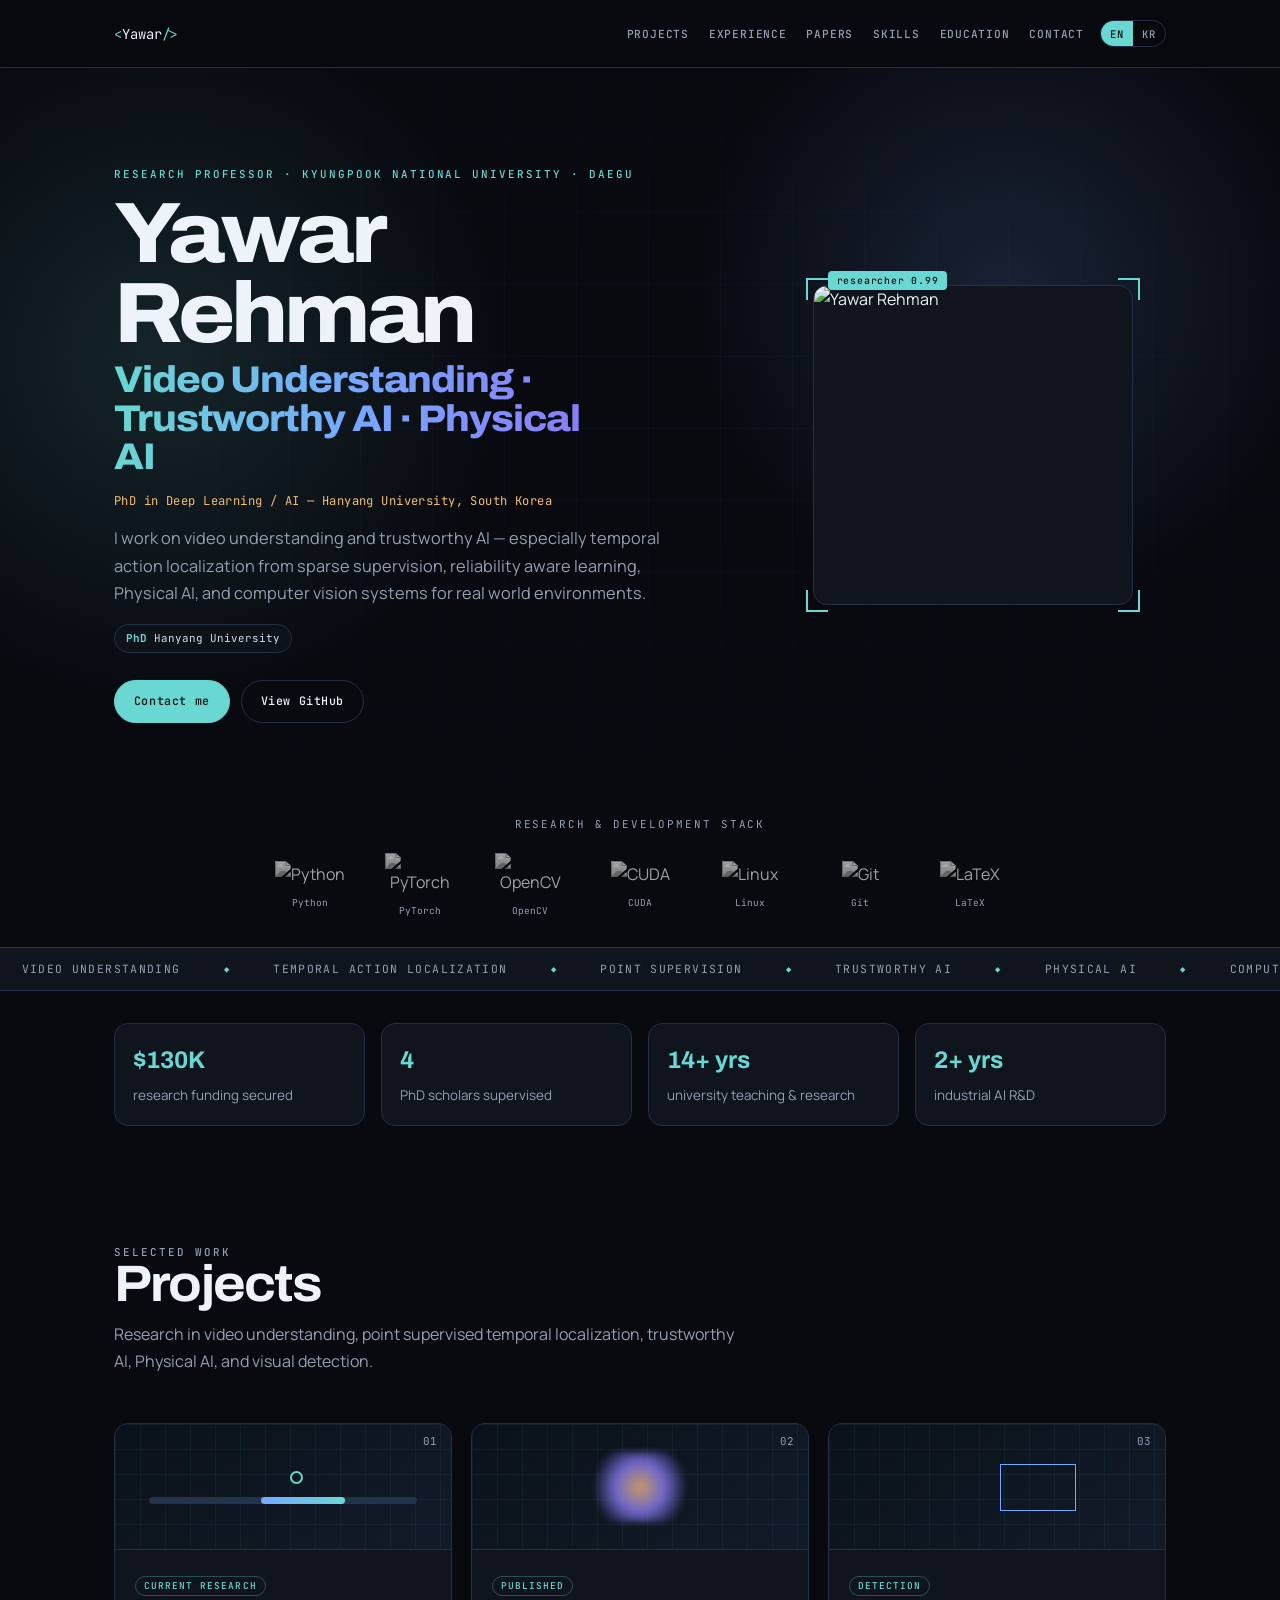
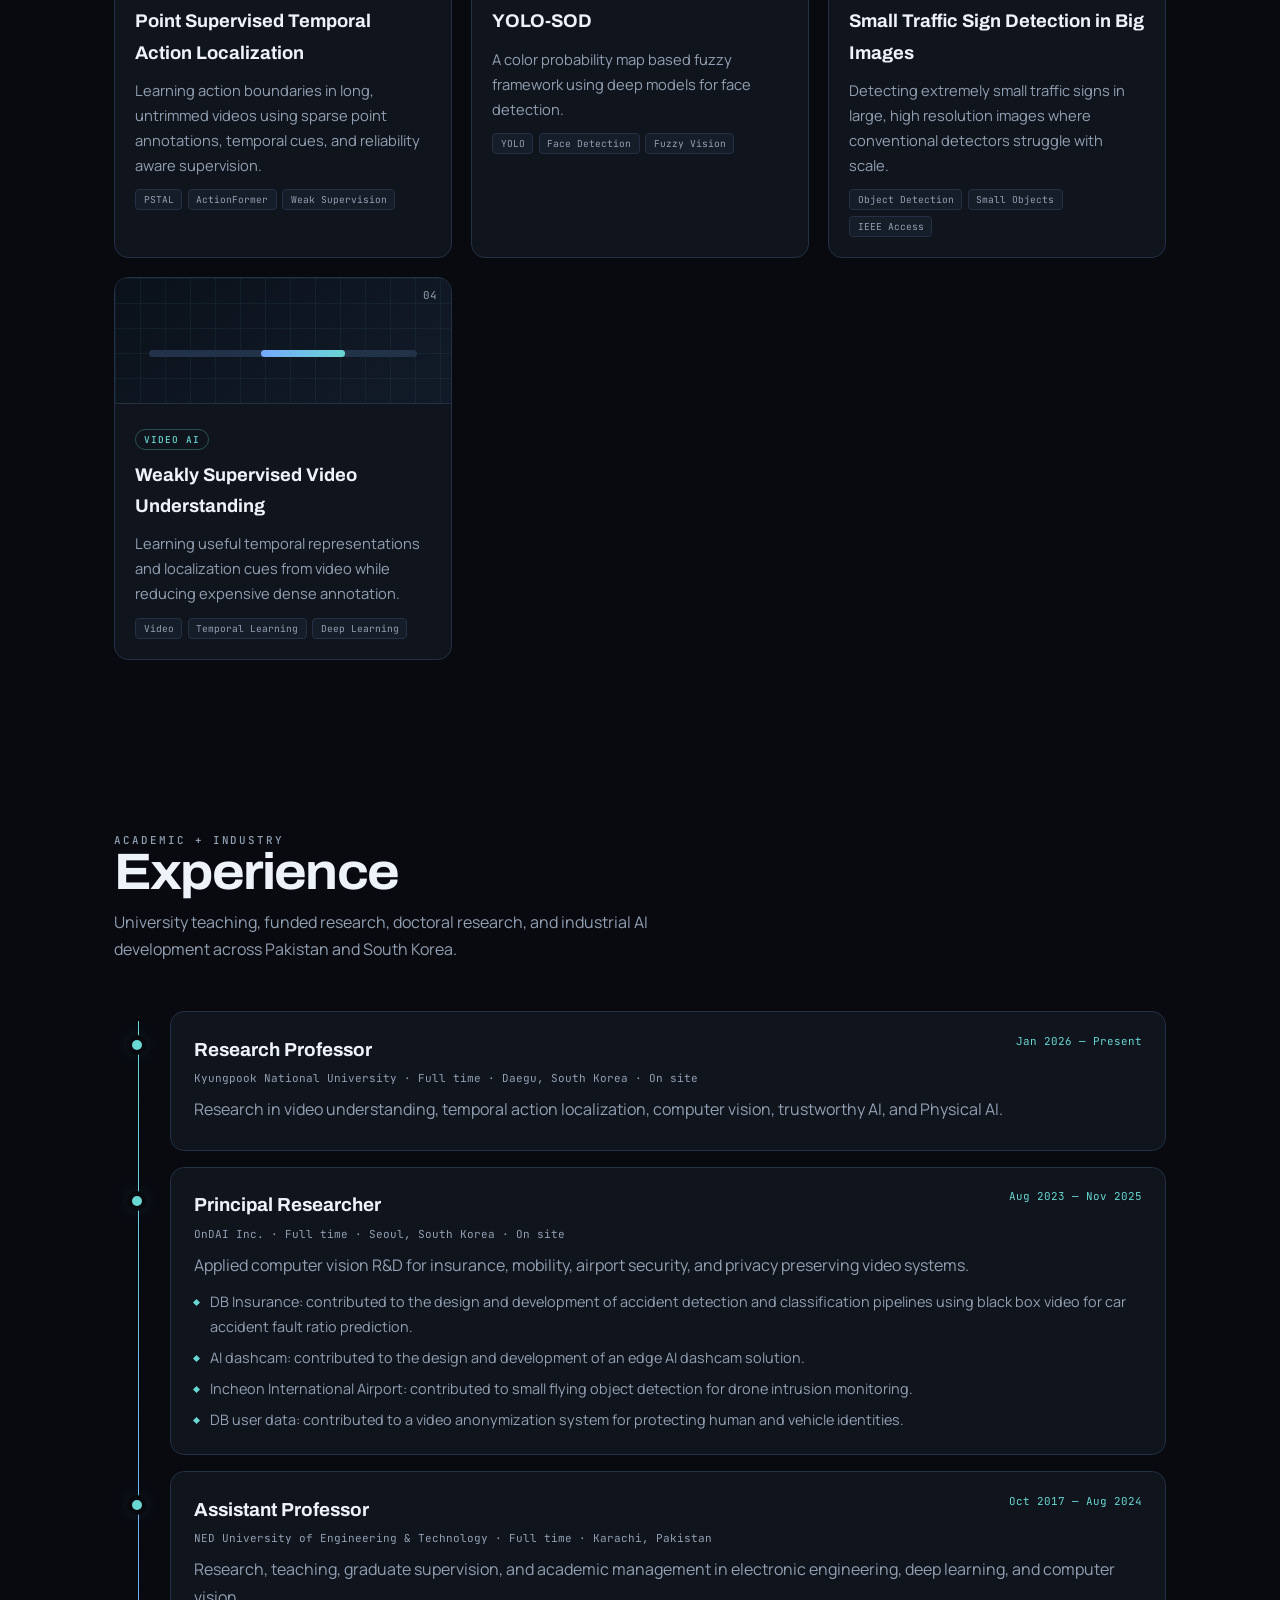
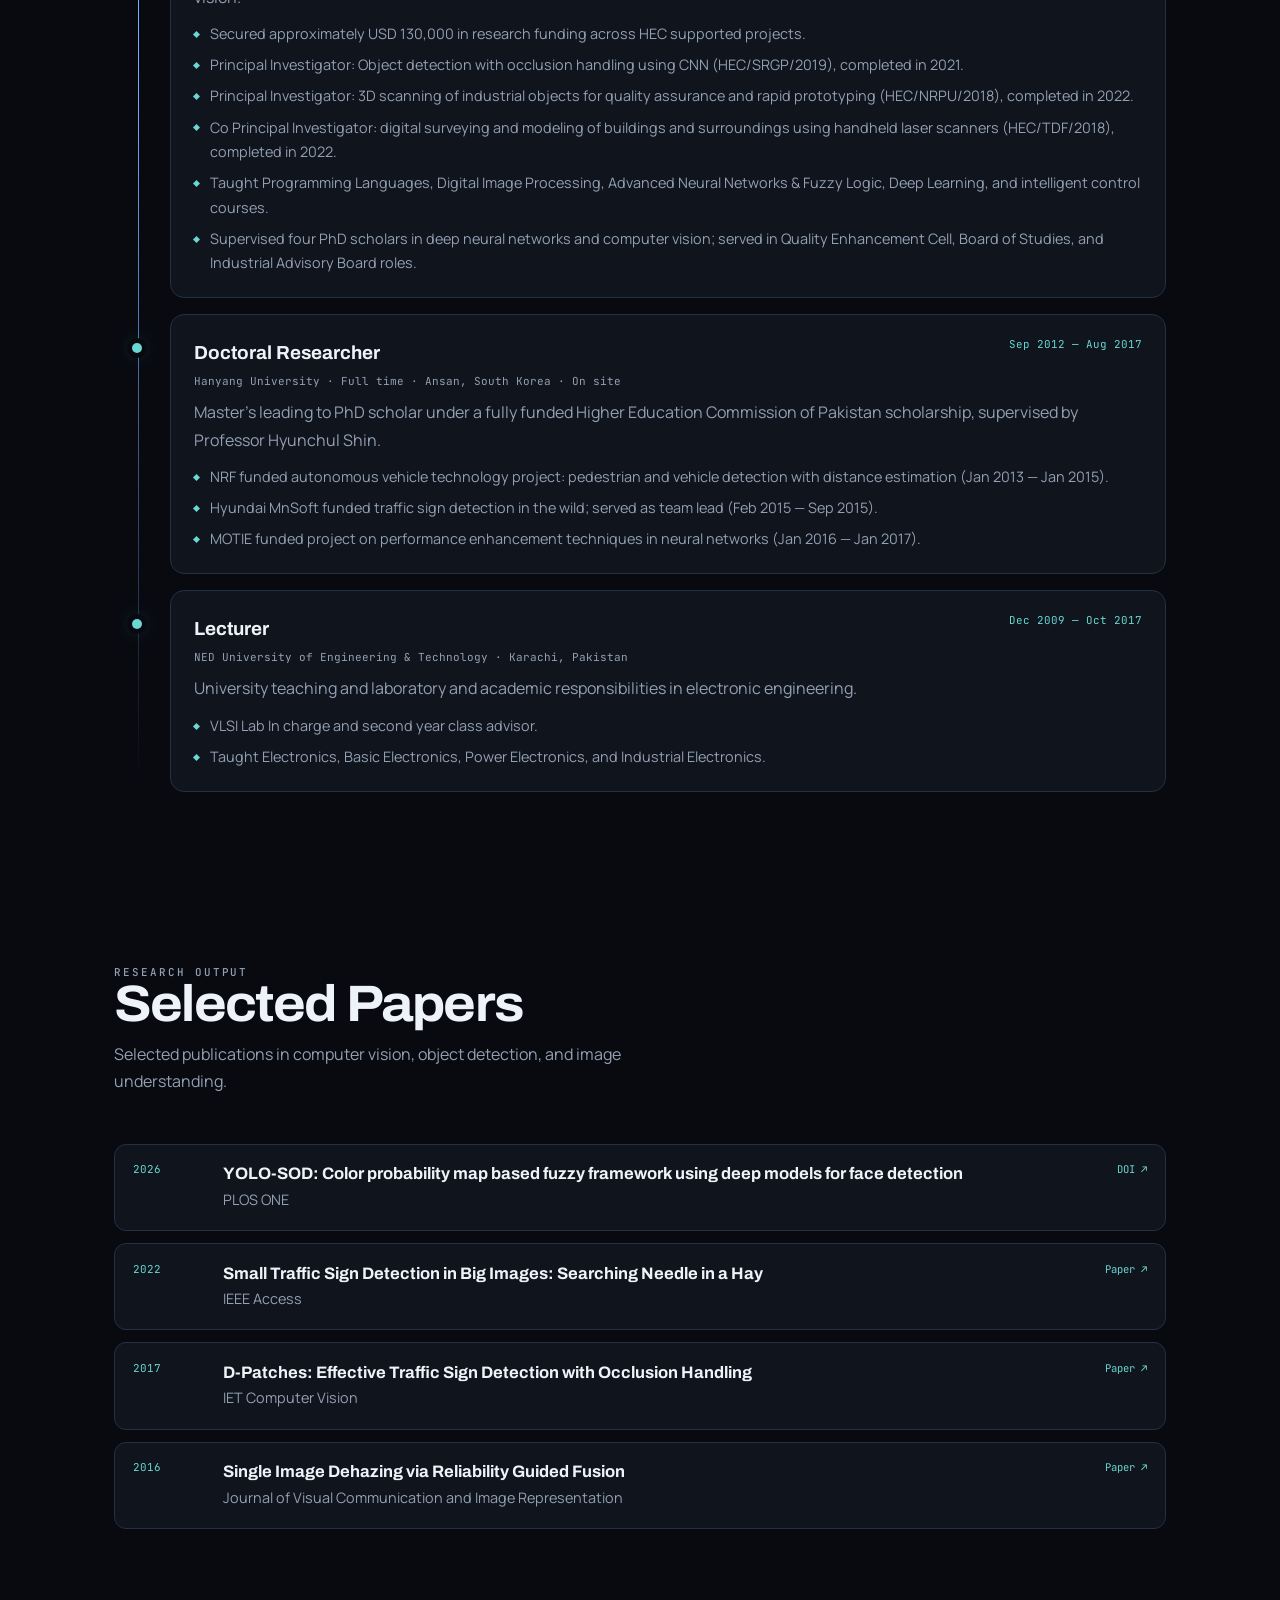
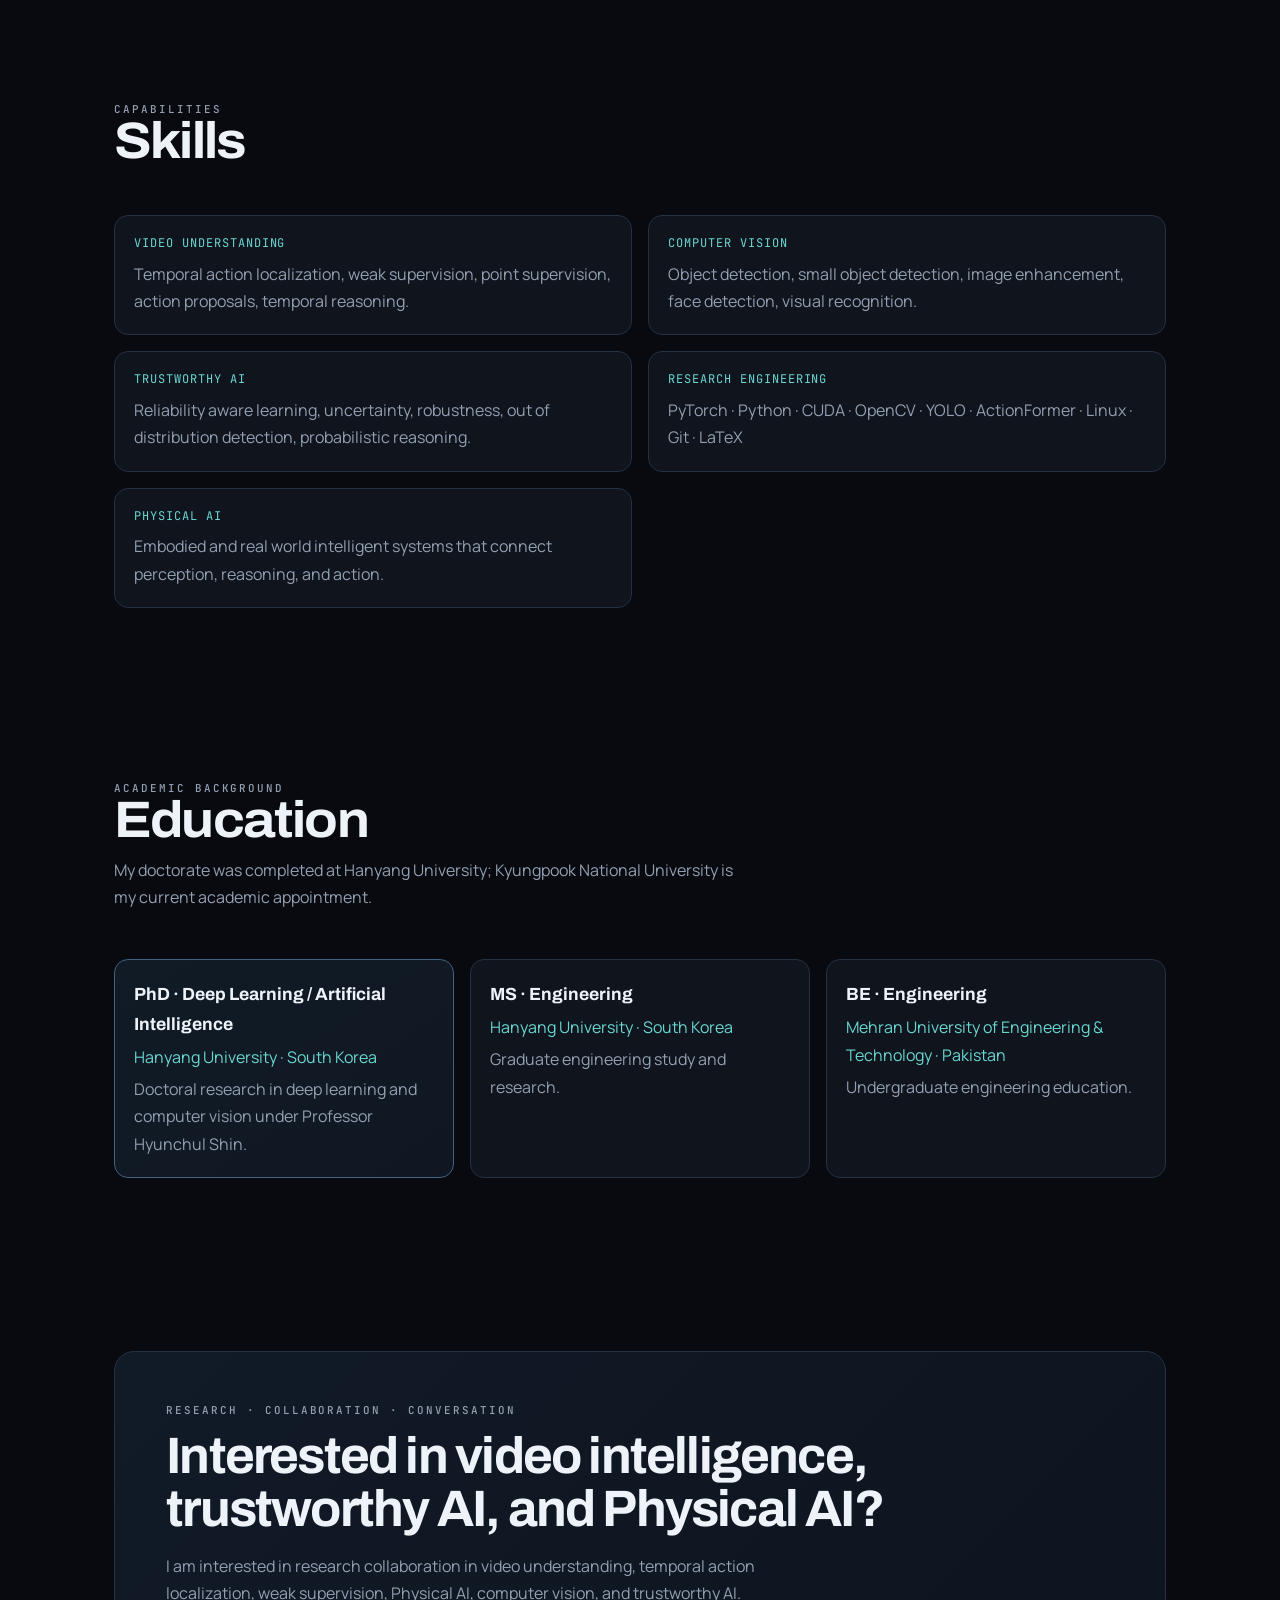
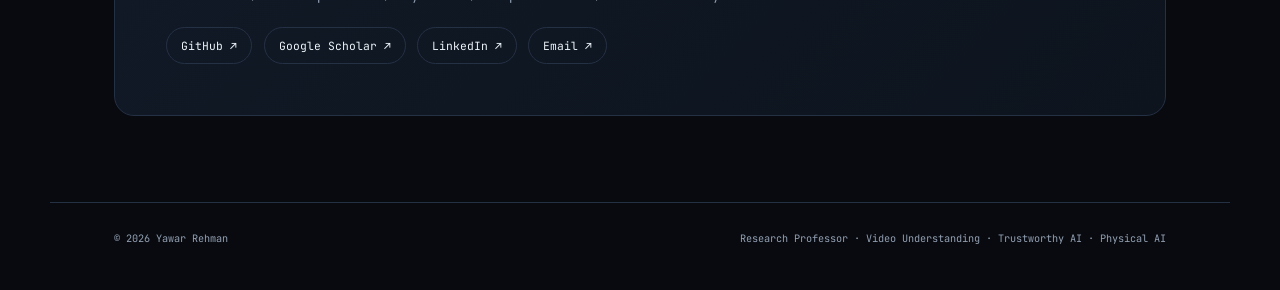
==== commit 3c8a1689: "Update hero focus and clean website wording" ====
--- a/index.html
+++ b/index.html
@@ -4,11 +4,11 @@
 <meta charset="utf-8">
 <meta name="viewport" content="width=device-width, initial-scale=1">
 <title>Yawar Rehman, PhD — Research Professor</title>
-<meta name="description" content="Yawar Rehman, PhD — Research Professor at Kyungpook National University. Video understanding, trustworthy AI, temporal action localization, and computer vision.">
+<meta name="description" content="Yawar Rehman, PhD — Research Professor at Kyungpook National University. Video understanding, trustworthy AI, Physical AI, temporal action localization, and computer vision.">
 <meta name="author" content="Yawar Rehman">
 <meta property="og:type" content="website">
 <meta property="og:title" content="Yawar Rehman, PhD — Research Professor">
-<meta property="og:description" content="Video Understanding · Trustworthy AI · Computer Vision">
+<meta property="og:description" content="Video Understanding · Trustworthy AI · Physical AI · Computer Vision">
 <meta property="og:image" content="https://avatars.githubusercontent.com/u/144770407?v=4">
 <link rel="preconnect" href="https://fonts.googleapis.com">
 <link rel="preconnect" href="https://fonts.gstatic.com" crossorigin>
@@ -18,18 +18,18 @@
 <body>
 <header class="bar"><div class="wrap"><a class="logo" href="#top"><b>&lt;</b>Yawar<b>/&gt;</b></a><div class="bar-right"><nav id="nav"><a href="#projects" data-en="Projects" data-ko="프로젝트">Projects</a><a href="#experience" data-en="Experience" data-ko="경력">Experience</a><a href="#papers" data-en="Papers" data-ko="논문">Papers</a><a href="#skills" data-en="Skills" data-ko="기술">Skills</a><a href="#education" data-en="Education" data-ko="학력">Education</a><a href="#contact" data-en="Contact" data-ko="연락처">Contact</a></nav><div class="lang" role="group" aria-label="Language"><button type="button" data-lang="en" aria-pressed="true">EN</button><button type="button" data-lang="ko" aria-pressed="false">KR</button></div><button class="burger" id="burger" aria-label="Menu" aria-expanded="false">☰</button></div></div></header>
 <main id="top">
-<section class="hero"><div class="wrap"><div class="reveal"><p class="eyebrow" data-en="Research Professor · Kyungpook National University · Daegu" data-ko="연구교수 · 경북대학교 · 대구">Research Professor · Kyungpook National University · Daegu</p><h1>Yawar Rehman<span data-en="Video Understanding · Trustworthy AI" data-ko="영상 이해 · 신뢰할 수 있는 AI">Video Understanding · Trustworthy AI</span></h1><div class="hero-role" data-en="PhD in Deep Learning / AI — Hanyang University, South Korea" data-ko="딥러닝 / 인공지능 박사 — 한양대학교, 대한민국">PhD in Deep Learning / AI — Hanyang University, South Korea</div><p class="intro" data-en="I work on video understanding and trustworthy AI — especially temporal action localization from sparse supervision, reliability-aware learning, and computer vision systems for real-world environments." data-ko="영상 이해와 신뢰할 수 있는 AI를 연구합니다. 특히 희소 감독 기반 시간적 행동 위치 추정, 신뢰도 기반 학습, 실제 환경을 위한 컴퓨터 비전 시스템에 관심이 있습니다.">I work on video understanding and trustworthy AI — especially temporal action localization from sparse supervision, reliability-aware learning, and computer vision systems for real-world environments.</p><div class="credential"><b>PhD</b><span data-en="Hanyang University" data-ko="한양대학교">Hanyang University</span></div><div class="cta"><a class="btn solid" href="#contact" data-en="Contact me" data-ko="연락하기">Contact me</a><a class="btn ghost" href="https://github.com/YawarGuguma" target="_blank" rel="noreferrer" data-en="View GitHub" data-ko="GitHub 보기">View GitHub</a></div></div><figure class="portrait reveal"><span class="tag" data-en="researcher 0.99" data-ko="연구자 0.99">researcher 0.99</span><img src="https://avatars.githubusercontent.com/u/144770407?v=4" width="320" height="320" alt="Yawar Rehman"><span class="corner c1"></span><span class="corner c2"></span><span class="corner c3"></span><span class="corner c4"></span></figure></div></section>
+<section class="hero"><div class="wrap"><div class="reveal"><p class="eyebrow" data-en="Research Professor · Kyungpook National University · Daegu" data-ko="연구교수 · 경북대학교 · 대구">Research Professor · Kyungpook National University · Daegu</p><h1>Yawar Rehman<span data-en="Video Understanding · Trustworthy AI · Physical AI" data-ko="영상 이해 · 신뢰할 수 있는 AI · 피지컬 AI">Video Understanding · Trustworthy AI · Physical AI</span></h1><div class="hero-role" data-en="PhD in Deep Learning / AI — Hanyang University, South Korea" data-ko="딥러닝 / 인공지능 박사 — 한양대학교, 대한민국">PhD in Deep Learning / AI — Hanyang University, South Korea</div><p class="intro" data-en="I work on video understanding and trustworthy AI — especially temporal action localization from sparse supervision, reliability aware learning, Physical AI, and computer vision systems for real world environments." data-ko="영상 이해와 신뢰할 수 있는 AI를 연구합니다. 특히 희소 감독 기반 시간적 행동 위치 추정, 신뢰도 기반 학습, 피지컬 AI, 실제 환경을 위한 컴퓨터 비전 시스템에 관심이 있습니다.">I work on video understanding and trustworthy AI — especially temporal action localization from sparse supervision, reliability aware learning, Physical AI, and computer vision systems for real world environments.</p><div class="credential"><b>PhD</b><span data-en="Hanyang University" data-ko="한양대학교">Hanyang University</span></div><div class="cta"><a class="btn solid" href="#contact" data-en="Contact me" data-ko="연락하기">Contact me</a><a class="btn ghost" href="https://github.com/YawarGuguma" target="_blank" rel="noreferrer" data-en="View GitHub" data-ko="GitHub 보기">View GitHub</a></div></div><figure class="portrait reveal"><span class="tag" data-en="researcher 0.99" data-ko="연구자 0.99">researcher 0.99</span><img src="https://avatars.githubusercontent.com/u/144770407?v=4" width="320" height="320" alt="Yawar Rehman"><span class="corner c1"></span><span class="corner c2"></span><span class="corner c3"></span><span class="corner c4"></span></figure></div></section>
 <div class="stack"><div class="wrap"><h3 data-en="Research & development stack" data-ko="연구 및 개발 스택">Research & development stack</h3><div class="icons"><figure><img src="https://cdn.simpleicons.org/python/EFEAF2" alt="Python"><figcaption>Python</figcaption></figure><figure><img src="https://cdn.simpleicons.org/pytorch/EFEAF2" alt="PyTorch"><figcaption>PyTorch</figcaption></figure><figure><img src="https://cdn.simpleicons.org/opencv/EFEAF2" alt="OpenCV"><figcaption>OpenCV</figcaption></figure><figure><img src="https://cdn.simpleicons.org/nvidia/EFEAF2" alt="CUDA"><figcaption>CUDA</figcaption></figure><figure><img src="https://cdn.simpleicons.org/linux/EFEAF2" alt="Linux"><figcaption>Linux</figcaption></figure><figure><img src="https://cdn.simpleicons.org/git/EFEAF2" alt="Git"><figcaption>Git</figcaption></figure><figure><img src="https://cdn.simpleicons.org/latex/EFEAF2" alt="LaTeX"><figcaption>LaTeX</figcaption></figure></div></div></div>
 <div class="marquee" aria-hidden="true"><div id="ticker"></div></div>
 <div class="wrap highlights"><div class="metric"><strong>$130K</strong><span data-en="research funding secured" data-ko="확보 연구비">research funding secured</span></div><div class="metric"><strong>4</strong><span data-en="PhD scholars supervised" data-ko="지도 박사과정">PhD scholars supervised</span></div><div class="metric"><strong>14+ yrs</strong><span data-en="university teaching & research" data-ko="대학 교육 및 연구">university teaching & research</span></div><div class="metric"><strong>2+ yrs</strong><span data-en="industrial AI R&D" data-ko="산업 AI 연구개발">industrial AI R&D</span></div></div>
-<section id="projects"><div class="wrap"><div class="sec-head reveal"><p class="eyebrow" data-en="Selected work" data-ko="주요 연구">Selected work</p><h2 data-en="Projects" data-ko="프로젝트">Projects</h2><p data-en="Research in video understanding, point-supervised temporal localization, trustworthy AI, and visual detection." data-ko="영상 이해, 포인트 감독 기반 시간적 위치 추정, 신뢰할 수 있는 AI 및 시각 객체 탐지에 관한 연구입니다.">Research in video understanding, point-supervised temporal localization, trustworthy AI, and visual detection.</p></div><div class="cards"><article class="card reveal"><div class="thumb"><div class="grid"></div><div class="timeline-viz"></div><div class="dot"></div><span class="num">01</span></div><div class="body-card"><span class="badge" data-en="Current research" data-ko="현재 연구">Current research</span><h3 data-en="Point-Supervised Temporal Action Localization" data-ko="포인트 감독 기반 시간적 행동 위치 추정">Point-Supervised Temporal Action Localization</h3><p data-en="Learning action boundaries in long, untrimmed videos using sparse point annotations, temporal cues, and reliability-aware supervision." data-ko="희소한 포인트 주석, 시간적 단서, 신뢰도 기반 감독을 활용하여 긴 비편집 영상에서 행동 경계를 학습합니다.">Learning action boundaries in long, untrimmed videos using sparse point annotations, temporal cues, and reliability-aware supervision.</p><ul class="tags"><li>PSTAL</li><li>ActionFormer</li><li>Weak Supervision</li></ul></div></article><article class="card reveal"><div class="thumb"><div class="grid"></div><div class="heat"></div><span class="num">02</span></div><div class="body-card"><span class="badge" data-en="Published" data-ko="출판">Published</span><h3>YOLO-SOD</h3><p data-en="A color-probability-map based fuzzy framework using deep models for face detection." data-ko="딥러닝 모델을 활용한 얼굴 탐지를 위해 색상 확률 맵과 퍼지 기법을 결합한 프레임워크입니다.">A color-probability-map based fuzzy framework using deep models for face detection.</p><ul class="tags"><li>YOLO</li><li>Face Detection</li><li>Fuzzy Vision</li></ul></div></article><article class="card reveal"><div class="thumb"><div class="grid"></div><div class="box"></div><span class="num">03</span></div><div class="body-card"><span class="badge" data-en="Detection" data-ko="객체 탐지">Detection</span><h3 data-en="Small Traffic Sign Detection in Big Images" data-ko="고해상도 영상의 소형 교통표지판 탐지">Small Traffic Sign Detection in Big Images</h3><p data-en="Detecting extremely small traffic signs in large, high-resolution images where conventional detectors struggle with scale." data-ko="일반적인 탐지기가 크기 문제로 어려움을 겪는 대형 고해상도 영상에서 매우 작은 교통표지판을 탐지합니다.">Detecting extremely small traffic signs in large, high-resolution images where conventional detectors struggle with scale.</p><ul class="tags"><li>Object Detection</li><li>Small Objects</li><li>IEEE Access</li></ul></div></article><article class="card reveal"><div class="thumb"><div class="grid"></div><div class="timeline-viz"></div><span class="num">04</span></div><div class="body-card"><span class="badge" data-en="Video AI" data-ko="영상 AI">Video AI</span><h3 data-en="Weakly Supervised Video Understanding" data-ko="약한 감독 기반 영상 이해">Weakly Supervised Video Understanding</h3><p data-en="Learning useful temporal representations and localization cues from video while reducing expensive dense annotation." data-ko="비용이 높은 조밀한 주석을 줄이면서 영상에서 유용한 시간적 표현과 위치 추정 단서를 학습합니다.">Learning useful temporal representations and localization cues from video while reducing expensive dense annotation.</p><ul class="tags"><li>Video</li><li>Temporal Learning</li><li>Deep Learning</li></ul></div></article></div></div></section>
+<section id="projects"><div class="wrap"><div class="sec-head reveal"><p class="eyebrow" data-en="Selected work" data-ko="주요 연구">Selected work</p><h2 data-en="Projects" data-ko="프로젝트">Projects</h2><p data-en="Research in video understanding, point supervised temporal localization, trustworthy AI, Physical AI, and visual detection." data-ko="영상 이해, 포인트 감독 기반 시간적 위치 추정, 신뢰할 수 있는 AI, 피지컬 AI 및 시각 객체 탐지에 관한 연구입니다.">Research in video understanding, point supervised temporal localization, trustworthy AI, Physical AI, and visual detection.</p></div><div class="cards"><article class="card reveal"><div class="thumb"><div class="grid"></div><div class="timeline-viz"></div><div class="dot"></div><span class="num">01</span></div><div class="body-card"><span class="badge" data-en="Current research" data-ko="현재 연구">Current research</span><h3 data-en="Point Supervised Temporal Action Localization" data-ko="포인트 감독 기반 시간적 행동 위치 추정">Point Supervised Temporal Action Localization</h3><p data-en="Learning action boundaries in long, untrimmed videos using sparse point annotations, temporal cues, and reliability aware supervision." data-ko="희소한 포인트 주석, 시간적 단서, 신뢰도 기반 감독을 활용하여 긴 비편집 영상에서 행동 경계를 학습합니다.">Learning action boundaries in long, untrimmed videos using sparse point annotations, temporal cues, and reliability aware supervision.</p><ul class="tags"><li>PSTAL</li><li>ActionFormer</li><li>Weak Supervision</li></ul></div></article><article class="card reveal"><div class="thumb"><div class="grid"></div><div class="heat"></div><span class="num">02</span></div><div class="body-card"><span class="badge" data-en="Published" data-ko="출판">Published</span><h3>YOLO-SOD</h3><p data-en="A color probability map based fuzzy framework using deep models for face detection." data-ko="딥러닝 모델을 활용한 얼굴 탐지를 위해 색상 확률 맵과 퍼지 기법을 결합한 프레임워크입니다.">A color probability map based fuzzy framework using deep models for face detection.</p><ul class="tags"><li>YOLO</li><li>Face Detection</li><li>Fuzzy Vision</li></ul></div></article><article class="card reveal"><div class="thumb"><div class="grid"></div><div class="box"></div><span class="num">03</span></div><div class="body-card"><span class="badge" data-en="Detection" data-ko="객체 탐지">Detection</span><h3 data-en="Small Traffic Sign Detection in Big Images" data-ko="고해상도 영상의 소형 교통표지판 탐지">Small Traffic Sign Detection in Big Images</h3><p data-en="Detecting extremely small traffic signs in large, high resolution images where conventional detectors struggle with scale." data-ko="일반적인 탐지기가 크기 문제로 어려움을 겪는 대형 고해상도 영상에서 매우 작은 교통표지판을 탐지합니다.">Detecting extremely small traffic signs in large, high resolution images where conventional detectors struggle with scale.</p><ul class="tags"><li>Object Detection</li><li>Small Objects</li><li>IEEE Access</li></ul></div></article><article class="card reveal"><div class="thumb"><div class="grid"></div><div class="timeline-viz"></div><span class="num">04</span></div><div class="body-card"><span class="badge" data-en="Video AI" data-ko="영상 AI">Video AI</span><h3 data-en="Weakly Supervised Video Understanding" data-ko="약한 감독 기반 영상 이해">Weakly Supervised Video Understanding</h3><p data-en="Learning useful temporal representations and localization cues from video while reducing expensive dense annotation." data-ko="비용이 높은 조밀한 주석을 줄이면서 영상에서 유용한 시간적 표현과 위치 추정 단서를 학습합니다.">Learning useful temporal representations and localization cues from video while reducing expensive dense annotation.</p><ul class="tags"><li>Video</li><li>Temporal Learning</li><li>Deep Learning</li></ul></div></article></div></div></section>
 <section id="experience"><div class="wrap"><div class="sec-head reveal"><p class="eyebrow" data-en="Academic + industry" data-ko="학계 + 산업">Academic + industry</p><h2 data-en="Experience" data-ko="경력">Experience</h2><p data-en="University teaching, funded research, doctoral research, and industrial AI development across Pakistan and South Korea." data-ko="파키스탄과 대한민국에서 대학 교육, 연구과제, 박사 연구, 산업 AI 개발을 수행해 왔습니다.">University teaching, funded research, doctoral research, and industrial AI development across Pakistan and South Korea.</p></div><div class="timeline" id="experience-list"></div></div></section>
-<section id="papers"><div class="wrap"><div class="sec-head reveal"><p class="eyebrow" data-en="Research output" data-ko="연구 성과">Research output</p><h2 data-en="Selected Papers" data-ko="주요 논문">Selected Papers</h2><p data-en="Selected publications in computer vision, object detection, and image understanding." data-ko="컴퓨터 비전, 객체 탐지 및 영상 이해 분야의 주요 논문입니다.">Selected publications in computer vision, object detection, and image understanding.</p></div><div class="papers"><article class="paper reveal"><div class="year">2026</div><div><h3>YOLO-SOD: Color probability map-based fuzzy framework using deep models for face detection</h3><p>PLOS ONE</p></div><a href="https://doi.org/10.1371/journal.pone.0360794" target="_blank" rel="noreferrer">DOI ↗</a></article><article class="paper reveal"><div class="year">2022</div><div><h3>Small Traffic Sign Detection in Big Images: Searching Needle in a Hay</h3><p>IEEE Access</p></div><a href="https://scholar.google.com/scholar?q=%22Small+Traffic+Sign+Detection+in+Big+Images%22" target="_blank" rel="noreferrer" data-en="Paper ↗" data-ko="논문 ↗">Paper ↗</a></article><article class="paper reveal"><div class="year">2017</div><div><h3>D-Patches: Effective Traffic Sign Detection with Occlusion Handling</h3><p>IET Computer Vision</p></div><a href="https://scholar.google.com/scholar?q=%22D-Patches%22+%22Yawar+Rehman%22" target="_blank" rel="noreferrer" data-en="Paper ↗" data-ko="논문 ↗">Paper ↗</a></article><article class="paper reveal"><div class="year">2016</div><div><h3>Single Image Dehazing via Reliability Guided Fusion</h3><p>Journal of Visual Communication and Image Representation</p></div><a href="https://scholar.google.com/scholar?q=%22Single+Image+Dehazing+via+Reliability+Guided+Fusion%22" target="_blank" rel="noreferrer" data-en="Paper ↗" data-ko="논문 ↗">Paper ↗</a></article></div></div></section>
-<section id="skills"><div class="wrap"><div class="sec-head reveal"><p class="eyebrow" data-en="Capabilities" data-ko="연구 역량">Capabilities</p><h2 data-en="Skills" data-ko="기술 및 연구 분야">Skills</h2></div><div class="skill-grid"><article class="skill reveal"><h3 data-en="Video Understanding" data-ko="영상 이해">Video Understanding</h3><p data-en="Temporal action localization, weak supervision, point supervision, action proposals, temporal reasoning." data-ko="시간적 행동 위치 추정, 약한 감독 학습, 포인트 감독 학습, 행동 후보 생성 및 시간적 추론.">Temporal action localization, weak supervision, point supervision, action proposals, temporal reasoning.</p></article><article class="skill reveal"><h3 data-en="Computer Vision" data-ko="컴퓨터 비전">Computer Vision</h3><p data-en="Object detection, small-object detection, image enhancement, face detection, visual recognition." data-ko="객체 탐지, 소형 객체 탐지, 영상 향상, 얼굴 탐지 및 시각 인식.">Object detection, small-object detection, image enhancement, face detection, visual recognition.</p></article><article class="skill reveal"><h3 data-en="Trustworthy AI" data-ko="신뢰할 수 있는 AI">Trustworthy AI</h3><p data-en="Reliability-aware learning, uncertainty, robustness, out-of-distribution detection, probabilistic reasoning." data-ko="신뢰도 기반 학습, 불확실성, 강건성, 분포 외 탐지 및 확률적 추론.">Reliability-aware learning, uncertainty, robustness, out-of-distribution detection, probabilistic reasoning.</p></article><article class="skill reveal"><h3 data-en="Research Engineering" data-ko="연구 개발">Research Engineering</h3><p>PyTorch · Python · CUDA · OpenCV · YOLO · ActionFormer · Linux · Git · LaTeX</p></article></div></div></section>
+<section id="papers"><div class="wrap"><div class="sec-head reveal"><p class="eyebrow" data-en="Research output" data-ko="연구 성과">Research output</p><h2 data-en="Selected Papers" data-ko="주요 논문">Selected Papers</h2><p data-en="Selected publications in computer vision, object detection, and image understanding." data-ko="컴퓨터 비전, 객체 탐지 및 영상 이해 분야의 주요 논문입니다.">Selected publications in computer vision, object detection, and image understanding.</p></div><div class="papers"><article class="paper reveal"><div class="year">2026</div><div><h3>YOLO-SOD: Color probability map based fuzzy framework using deep models for face detection</h3><p>PLOS ONE</p></div><a href="https://doi.org/10.1371/journal.pone.0360794" target="_blank" rel="noreferrer">DOI ↗</a></article><article class="paper reveal"><div class="year">2022</div><div><h3>Small Traffic Sign Detection in Big Images: Searching Needle in a Hay</h3><p>IEEE Access</p></div><a href="https://scholar.google.com/scholar?q=%22Small+Traffic+Sign+Detection+in+Big+Images%22" target="_blank" rel="noreferrer" data-en="Paper ↗" data-ko="논문 ↗">Paper ↗</a></article><article class="paper reveal"><div class="year">2017</div><div><h3>D-Patches: Effective Traffic Sign Detection with Occlusion Handling</h3><p>IET Computer Vision</p></div><a href="https://scholar.google.com/scholar?q=%22D-Patches%22+%22Yawar+Rehman%22" target="_blank" rel="noreferrer" data-en="Paper ↗" data-ko="논문 ↗">Paper ↗</a></article><article class="paper reveal"><div class="year">2016</div><div><h3>Single Image Dehazing via Reliability Guided Fusion</h3><p>Journal of Visual Communication and Image Representation</p></div><a href="https://scholar.google.com/scholar?q=%22Single+Image+Dehazing+via+Reliability+Guided+Fusion%22" target="_blank" rel="noreferrer" data-en="Paper ↗" data-ko="논문 ↗">Paper ↗</a></article></div></div></section>
+<section id="skills"><div class="wrap"><div class="sec-head reveal"><p class="eyebrow" data-en="Capabilities" data-ko="연구 역량">Capabilities</p><h2 data-en="Skills" data-ko="기술 및 연구 분야">Skills</h2></div><div class="skill-grid"><article class="skill reveal"><h3 data-en="Video Understanding" data-ko="영상 이해">Video Understanding</h3><p data-en="Temporal action localization, weak supervision, point supervision, action proposals, temporal reasoning." data-ko="시간적 행동 위치 추정, 약한 감독 학습, 포인트 감독 학습, 행동 후보 생성 및 시간적 추론.">Temporal action localization, weak supervision, point supervision, action proposals, temporal reasoning.</p></article><article class="skill reveal"><h3 data-en="Computer Vision" data-ko="컴퓨터 비전">Computer Vision</h3><p data-en="Object detection, small object detection, image enhancement, face detection, visual recognition." data-ko="객체 탐지, 소형 객체 탐지, 영상 향상, 얼굴 탐지 및 시각 인식.">Object detection, small object detection, image enhancement, face detection, visual recognition.</p></article><article class="skill reveal"><h3 data-en="Trustworthy AI" data-ko="신뢰할 수 있는 AI">Trustworthy AI</h3><p data-en="Reliability aware learning, uncertainty, robustness, out of distribution detection, probabilistic reasoning." data-ko="신뢰도 기반 학습, 불확실성, 강건성, 분포 외 탐지 및 확률적 추론.">Reliability aware learning, uncertainty, robustness, out of distribution detection, probabilistic reasoning.</p></article><article class="skill reveal"><h3 data-en="Research Engineering" data-ko="연구 개발">Research Engineering</h3><p>PyTorch · Python · CUDA · OpenCV · YOLO · ActionFormer · Linux · Git · LaTeX</p></article></div></div></section>
 <section id="education"><div class="wrap"><div class="sec-head reveal"><p class="eyebrow" data-en="Academic background" data-ko="학력">Academic background</p><h2 data-en="Education" data-ko="교육">Education</h2><p data-en="My doctorate was completed at Hanyang University; Kyungpook National University is my current academic appointment." data-ko="박사학위는 한양대학교에서 취득했으며, 경북대학교는 현재 재직 중인 기관입니다.">My doctorate was completed at Hanyang University; Kyungpook National University is my current academic appointment.</p></div><div class="education" id="education-list"></div></div></section>
-<section id="contact"><div class="wrap"><div class="contact-box reveal"><p class="eyebrow" data-en="Research · Collaboration · Conversation" data-ko="연구 · 협업 · 교류">Research · Collaboration · Conversation</p><h2 data-en="Interested in video intelligence and trustworthy AI?" data-ko="영상 지능과 신뢰할 수 있는 AI 연구에 관심이 있으신가요?">Interested in video intelligence and trustworthy AI?</h2><p data-en="I am interested in research collaboration in video understanding, temporal action localization, weak supervision, computer vision, and trustworthy AI." data-ko="영상 이해, 시간적 행동 위치 추정, 약한 감독 학습, 컴퓨터 비전 및 신뢰할 수 있는 AI 분야의 연구 협업에 관심이 있습니다.">I am interested in research collaboration in video understanding, temporal action localization, weak supervision, computer vision, and trustworthy AI.</p><div class="socials"><a href="https://github.com/YawarGuguma" target="_blank" rel="noreferrer">GitHub ↗</a><a href="https://scholar.google.com/scholar?q=%22Yawar+Rehman%22+computer+vision" target="_blank" rel="noreferrer">Google Scholar ↗</a><a href="https://www.linkedin.com/in/yawar-rehman-820118b/" target="_blank" rel="noreferrer">LinkedIn ↗</a><a href="mailto:reh.yawar2@gmail.com" data-en="Email ↗" data-ko="이메일 ↗">Email ↗</a></div></div></div></section>
+<section id="contact"><div class="wrap"><div class="contact-box reveal"><p class="eyebrow" data-en="Research · Collaboration · Conversation" data-ko="연구 · 협업 · 교류">Research · Collaboration · Conversation</p><h2 data-en="Interested in video intelligence, trustworthy AI, and Physical AI?" data-ko="영상 지능, 신뢰할 수 있는 AI 및 피지컬 AI 연구에 관심이 있으신가요?">Interested in video intelligence, trustworthy AI, and Physical AI?</h2><p data-en="I am interested in research collaboration in video understanding, temporal action localization, weak supervision, Physical AI, computer vision, and trustworthy AI." data-ko="영상 이해, 시간적 행동 위치 추정, 약한 감독 학습, 피지컬 AI, 컴퓨터 비전 및 신뢰할 수 있는 AI 분야의 연구 협업에 관심이 있습니다.">I am interested in research collaboration in video understanding, temporal action localization, weak supervision, Physical AI, computer vision, and trustworthy AI.</p><div class="socials"><a href="https://github.com/YawarGuguma" target="_blank" rel="noreferrer">GitHub ↗</a><a href="https://scholar.google.com/scholar?q=%22Yawar+Rehman%22+computer+vision" target="_blank" rel="noreferrer">Google Scholar ↗</a><a href="https://www.linkedin.com/in/yawar-rehman-820118b/" target="_blank" rel="noreferrer">LinkedIn ↗</a><a href="mailto:reh.yawar2@gmail.com" data-en="Email ↗" data-ko="이메일 ↗">Email ↗</a></div></div></div></section>
 </main>
-<footer><div class="wrap footer"><span>© <span id="year"></span> Yawar Rehman</span><span data-en="Research Professor · Video Understanding · Trustworthy AI" data-ko="연구교수 · 영상 이해 · 신뢰할 수 있는 AI">Research Professor · Video Understanding · Trustworthy AI</span></div></footer>
+<footer><div class="wrap footer"><span>© <span id="year"></span> Yawar Rehman</span><span data-en="Research Professor · Video Understanding · Trustworthy AI · Physical AI" data-ko="연구교수 · 영상 이해 · 신뢰할 수 있는 AI · 피지컬 AI">Research Professor · Video Understanding · Trustworthy AI · Physical AI</span></div></footer>
 <script src="site-data.js"></script>
 <script src="app.js"></script>
 </body>
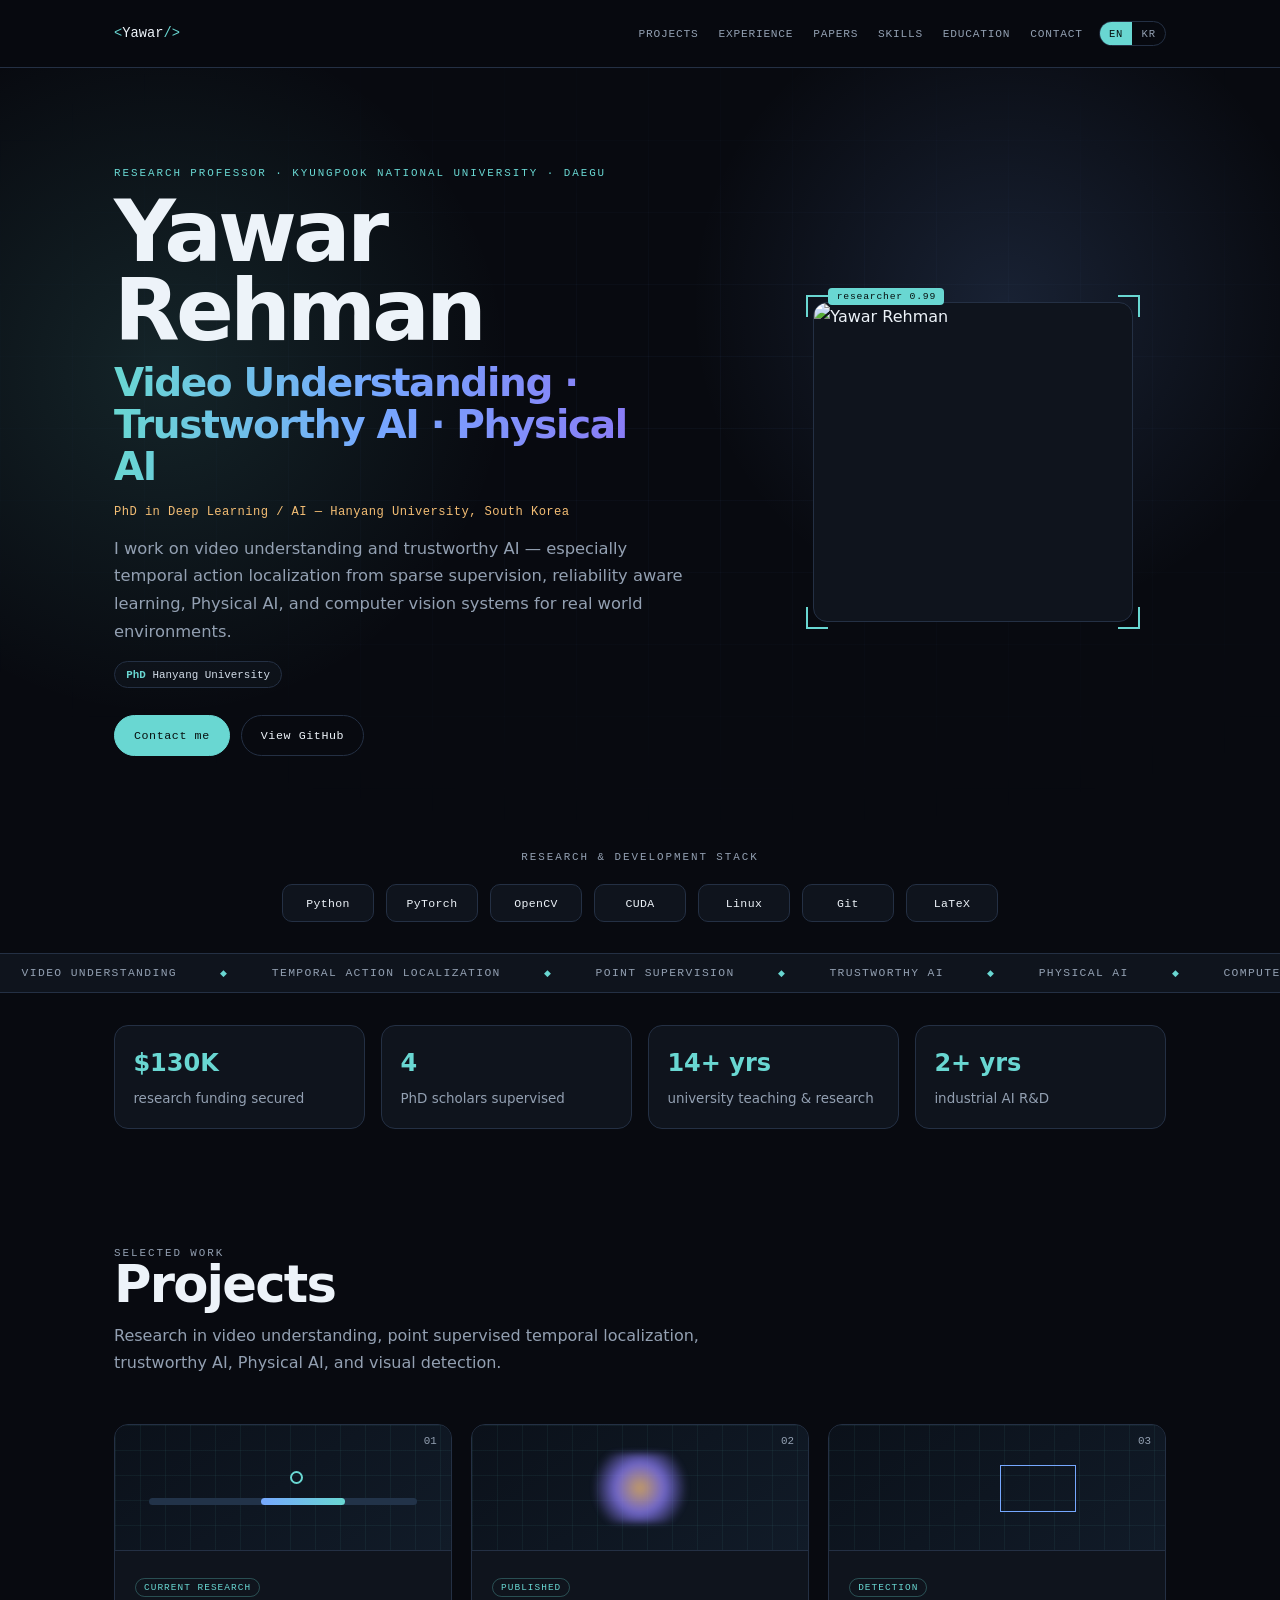
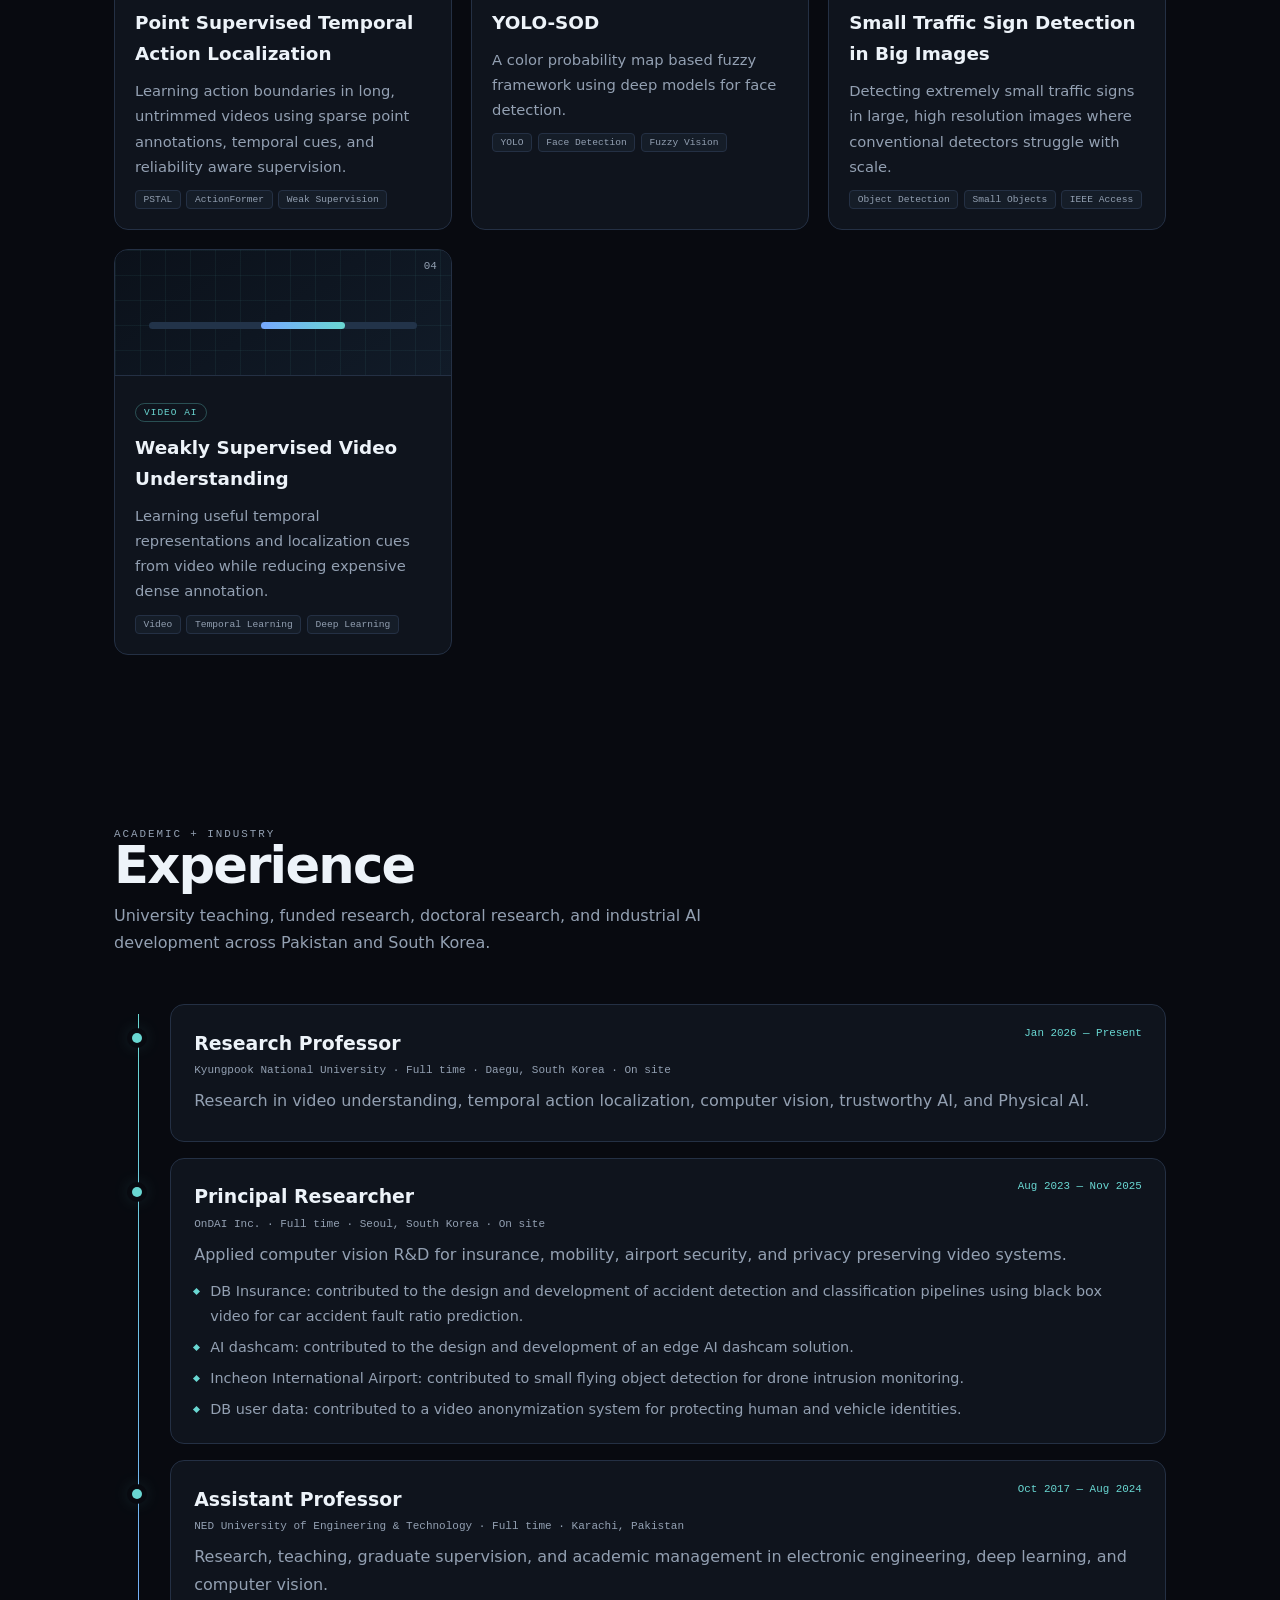
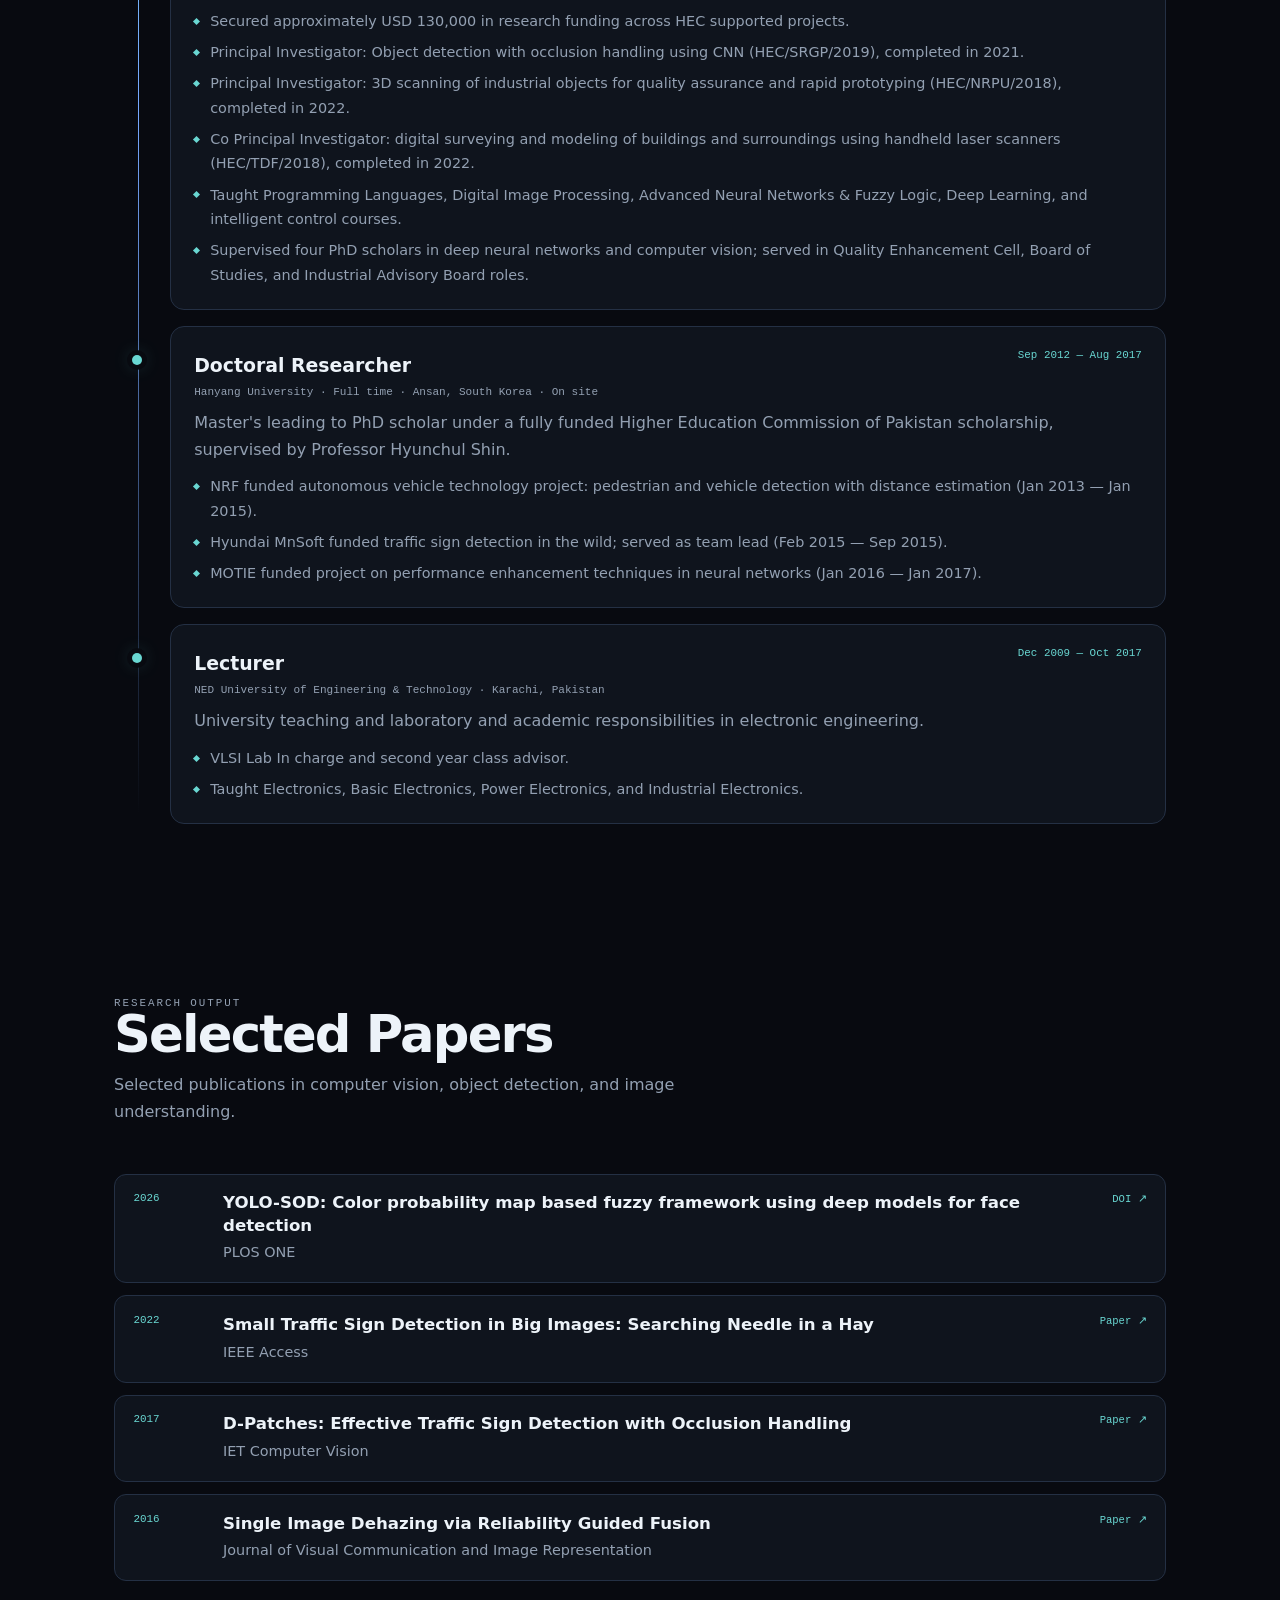
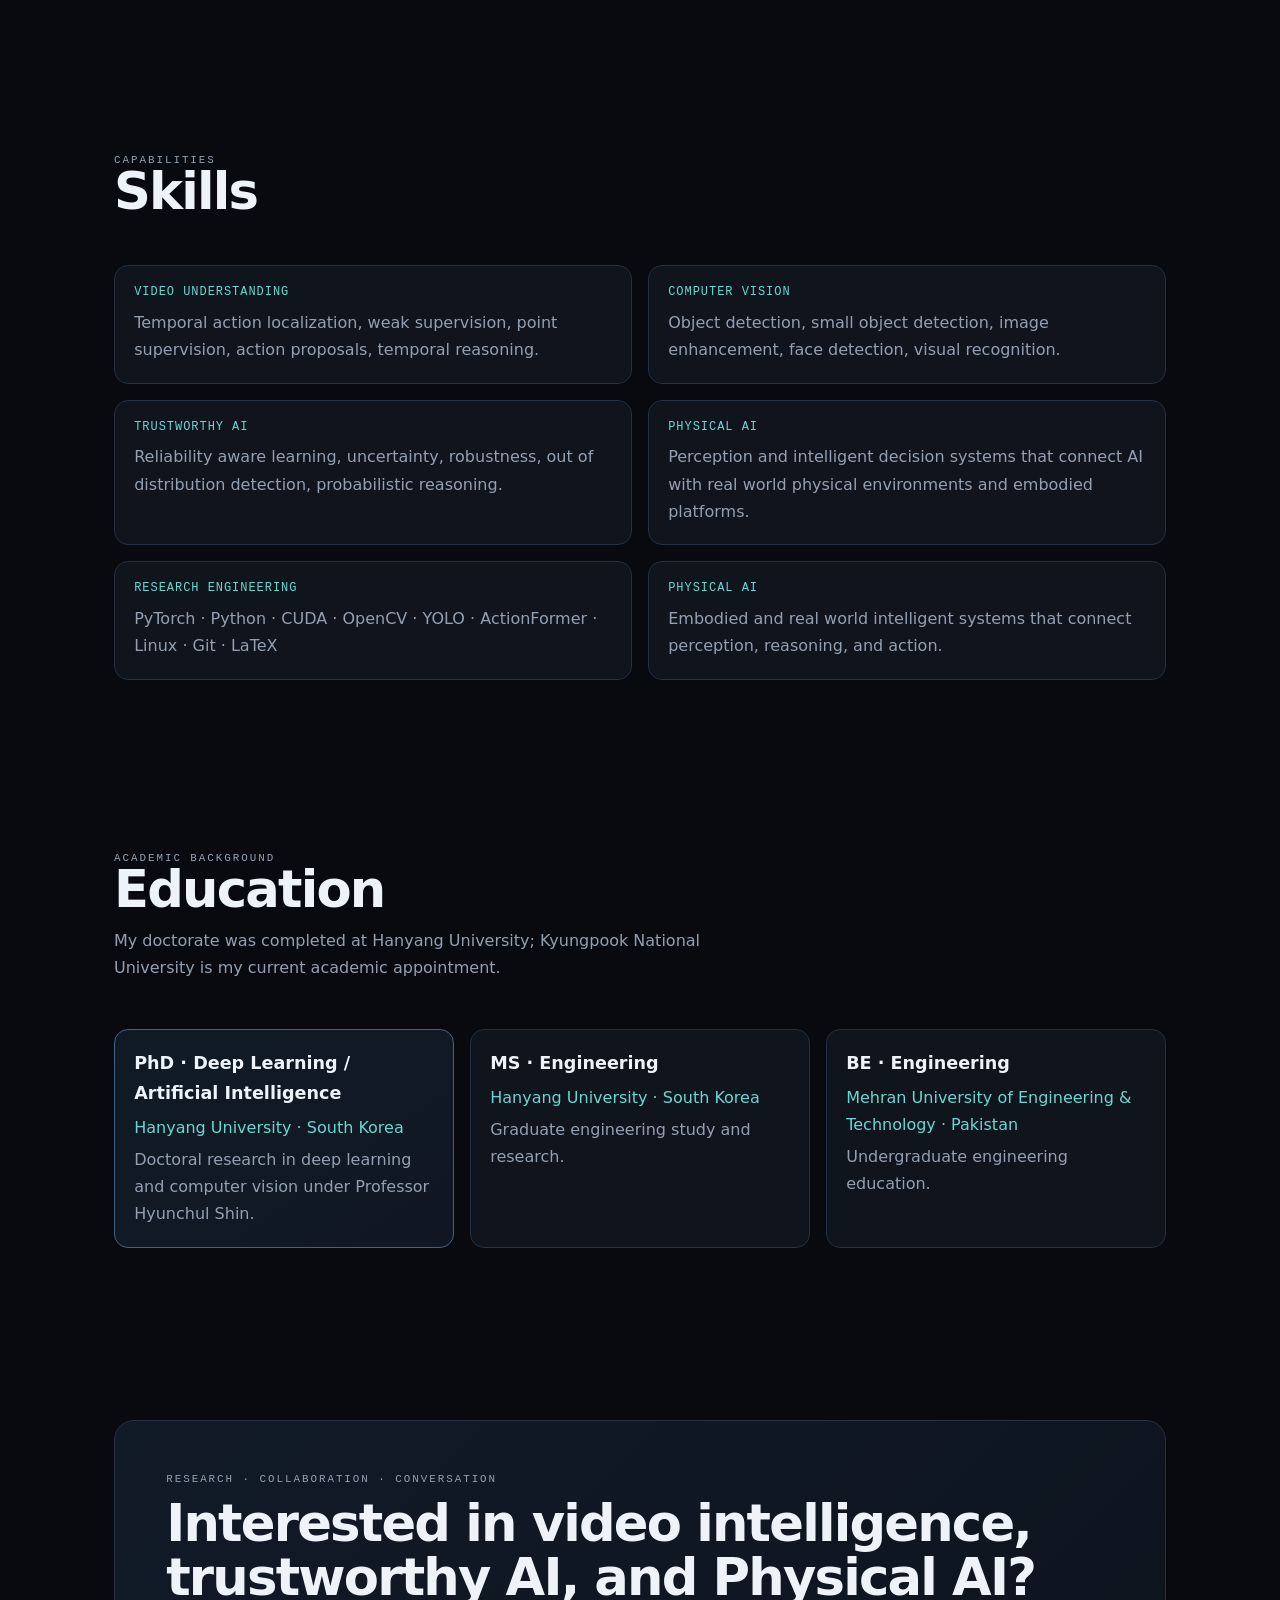
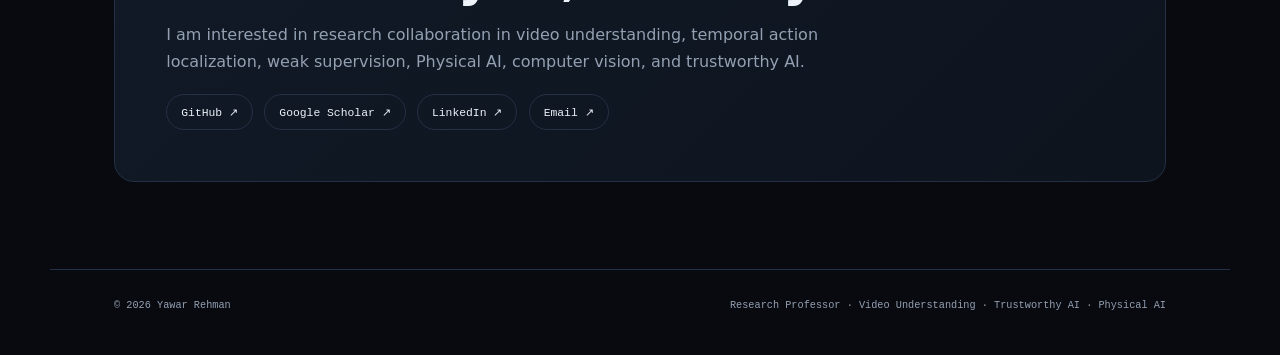
==== commit dcdd1f6f: "Make portfolio load without external font and icon CDNs" ====
--- a/index.html
+++ b/index.html
@@ -10,27 +10,25 @@
 <meta property="og:title" content="Yawar Rehman, PhD — Research Professor">
 <meta property="og:description" content="Video Understanding · Trustworthy AI · Physical AI · Computer Vision">
 <meta property="og:image" content="https://avatars.githubusercontent.com/u/144770407?v=4">
-<link rel="preconnect" href="https://fonts.googleapis.com">
-<link rel="preconnect" href="https://fonts.gstatic.com" crossorigin>
-<link href="https://fonts.googleapis.com/css2?family=Archivo:wdth,wght@75..125,400..800&family=JetBrains+Mono:wght@400;500&family=Manrope:wght@300;400;500;600&family=Noto+Sans+KR:wght@300;400;500;700&display=swap" rel="stylesheet">
 <link rel="stylesheet" href="styles.css">
+<link rel="stylesheet" href="local.css">
 </head>
 <body>
 <header class="bar"><div class="wrap"><a class="logo" href="#top"><b>&lt;</b>Yawar<b>/&gt;</b></a><div class="bar-right"><nav id="nav"><a href="#projects" data-en="Projects" data-ko="프로젝트">Projects</a><a href="#experience" data-en="Experience" data-ko="경력">Experience</a><a href="#papers" data-en="Papers" data-ko="논문">Papers</a><a href="#skills" data-en="Skills" data-ko="기술">Skills</a><a href="#education" data-en="Education" data-ko="학력">Education</a><a href="#contact" data-en="Contact" data-ko="연락처">Contact</a></nav><div class="lang" role="group" aria-label="Language"><button type="button" data-lang="en" aria-pressed="true">EN</button><button type="button" data-lang="ko" aria-pressed="false">KR</button></div><button class="burger" id="burger" aria-label="Menu" aria-expanded="false">☰</button></div></div></header>
 <main id="top">
-<section class="hero"><div class="wrap"><div class="reveal"><p class="eyebrow" data-en="Research Professor · Kyungpook National University · Daegu" data-ko="연구교수 · 경북대학교 · 대구">Research Professor · Kyungpook National University · Daegu</p><h1>Yawar Rehman<span data-en="Video Understanding · Trustworthy AI · Physical AI" data-ko="영상 이해 · 신뢰할 수 있는 AI · 피지컬 AI">Video Understanding · Trustworthy AI · Physical AI</span></h1><div class="hero-role" data-en="PhD in Deep Learning / AI — Hanyang University, South Korea" data-ko="딥러닝 / 인공지능 박사 — 한양대학교, 대한민국">PhD in Deep Learning / AI — Hanyang University, South Korea</div><p class="intro" data-en="I work on video understanding and trustworthy AI — especially temporal action localization from sparse supervision, reliability aware learning, Physical AI, and computer vision systems for real world environments." data-ko="영상 이해와 신뢰할 수 있는 AI를 연구합니다. 특히 희소 감독 기반 시간적 행동 위치 추정, 신뢰도 기반 학습, 피지컬 AI, 실제 환경을 위한 컴퓨터 비전 시스템에 관심이 있습니다.">I work on video understanding and trustworthy AI — especially temporal action localization from sparse supervision, reliability aware learning, Physical AI, and computer vision systems for real world environments.</p><div class="credential"><b>PhD</b><span data-en="Hanyang University" data-ko="한양대학교">Hanyang University</span></div><div class="cta"><a class="btn solid" href="#contact" data-en="Contact me" data-ko="연락하기">Contact me</a><a class="btn ghost" href="https://github.com/YawarGuguma" target="_blank" rel="noreferrer" data-en="View GitHub" data-ko="GitHub 보기">View GitHub</a></div></div><figure class="portrait reveal"><span class="tag" data-en="researcher 0.99" data-ko="연구자 0.99">researcher 0.99</span><img src="https://avatars.githubusercontent.com/u/144770407?v=4" width="320" height="320" alt="Yawar Rehman"><span class="corner c1"></span><span class="corner c2"></span><span class="corner c3"></span><span class="corner c4"></span></figure></div></section>
-<div class="stack"><div class="wrap"><h3 data-en="Research & development stack" data-ko="연구 및 개발 스택">Research & development stack</h3><div class="icons"><figure><img src="https://cdn.simpleicons.org/python/EFEAF2" alt="Python"><figcaption>Python</figcaption></figure><figure><img src="https://cdn.simpleicons.org/pytorch/EFEAF2" alt="PyTorch"><figcaption>PyTorch</figcaption></figure><figure><img src="https://cdn.simpleicons.org/opencv/EFEAF2" alt="OpenCV"><figcaption>OpenCV</figcaption></figure><figure><img src="https://cdn.simpleicons.org/nvidia/EFEAF2" alt="CUDA"><figcaption>CUDA</figcaption></figure><figure><img src="https://cdn.simpleicons.org/linux/EFEAF2" alt="Linux"><figcaption>Linux</figcaption></figure><figure><img src="https://cdn.simpleicons.org/git/EFEAF2" alt="Git"><figcaption>Git</figcaption></figure><figure><img src="https://cdn.simpleicons.org/latex/EFEAF2" alt="LaTeX"><figcaption>LaTeX</figcaption></figure></div></div></div>
+<section class="hero"><div class="wrap"><div class="reveal"><p class="eyebrow" data-en="Research Professor · Kyungpook National University · Daegu" data-ko="연구교수 · 경북대학교 · 대구">Research Professor · Kyungpook National University · Daegu</p><h1>Yawar Rehman<span data-en="Video Understanding · Trustworthy AI · Physical AI" data-ko="영상 이해 · 신뢰할 수 있는 AI · 피지컬 AI">Video Understanding · Trustworthy AI · Physical AI</span></h1><div class="hero-role" data-en="PhD in Deep Learning / AI — Hanyang University, South Korea" data-ko="딥러닝 / 인공지능 박사 — 한양대학교, 대한민국">PhD in Deep Learning / AI — Hanyang University, South Korea</div><p class="intro" data-en="I work on video understanding and trustworthy AI — especially temporal action localization from sparse supervision, reliability aware learning, Physical AI, and computer vision systems for real world environments." data-ko="영상 이해와 신뢰할 수 있는 AI를 연구합니다. 특히 희소 감독 기반 시간적 행동 위치 추정, 신뢰도 기반 학습, 피지컬 AI, 실제 환경을 위한 컴퓨터 비전 시스템에 관심이 있습니다.">I work on video understanding and trustworthy AI — especially temporal action localization from sparse supervision, reliability aware learning, Physical AI, and computer vision systems for real world environments.</p><div class="credential"><b>PhD</b><span data-en="Hanyang University" data-ko="한양대학교">Hanyang University</span></div><div class="cta"><a class="btn solid" href="#contact" data-en="Contact me" data-ko="연락하기">Contact me</a><a class="btn ghost" href="https://github.com/YawarGuguma" target="_blank" rel="noreferrer" data-en="View GitHub" data-ko="GitHub 보기">View GitHub</a></div></div><figure class="portrait reveal"><span class="tag" data-en="researcher 0.99" data-ko="연구자 0.99">researcher 0.99</span><img src="https://avatars.githubusercontent.com/u/144770407?v=4" width="320" height="320" alt="Yawar Rehman" decoding="async" fetchpriority="high"><span class="corner c1"></span><span class="corner c2"></span><span class="corner c3"></span><span class="corner c4"></span></figure></div></section>
+<div class="stack"><div class="wrap"><h3 data-en="Research & development stack" data-ko="연구 및 개발 스택">Research & development stack</h3><div class="icons"><span class="tech-chip">Python</span><span class="tech-chip">PyTorch</span><span class="tech-chip">OpenCV</span><span class="tech-chip">CUDA</span><span class="tech-chip">Linux</span><span class="tech-chip">Git</span><span class="tech-chip">LaTeX</span></div></div></div>
 <div class="marquee" aria-hidden="true"><div id="ticker"></div></div>
 <div class="wrap highlights"><div class="metric"><strong>$130K</strong><span data-en="research funding secured" data-ko="확보 연구비">research funding secured</span></div><div class="metric"><strong>4</strong><span data-en="PhD scholars supervised" data-ko="지도 박사과정">PhD scholars supervised</span></div><div class="metric"><strong>14+ yrs</strong><span data-en="university teaching & research" data-ko="대학 교육 및 연구">university teaching & research</span></div><div class="metric"><strong>2+ yrs</strong><span data-en="industrial AI R&D" data-ko="산업 AI 연구개발">industrial AI R&D</span></div></div>
 <section id="projects"><div class="wrap"><div class="sec-head reveal"><p class="eyebrow" data-en="Selected work" data-ko="주요 연구">Selected work</p><h2 data-en="Projects" data-ko="프로젝트">Projects</h2><p data-en="Research in video understanding, point supervised temporal localization, trustworthy AI, Physical AI, and visual detection." data-ko="영상 이해, 포인트 감독 기반 시간적 위치 추정, 신뢰할 수 있는 AI, 피지컬 AI 및 시각 객체 탐지에 관한 연구입니다.">Research in video understanding, point supervised temporal localization, trustworthy AI, Physical AI, and visual detection.</p></div><div class="cards"><article class="card reveal"><div class="thumb"><div class="grid"></div><div class="timeline-viz"></div><div class="dot"></div><span class="num">01</span></div><div class="body-card"><span class="badge" data-en="Current research" data-ko="현재 연구">Current research</span><h3 data-en="Point Supervised Temporal Action Localization" data-ko="포인트 감독 기반 시간적 행동 위치 추정">Point Supervised Temporal Action Localization</h3><p data-en="Learning action boundaries in long, untrimmed videos using sparse point annotations, temporal cues, and reliability aware supervision." data-ko="희소한 포인트 주석, 시간적 단서, 신뢰도 기반 감독을 활용하여 긴 비편집 영상에서 행동 경계를 학습합니다.">Learning action boundaries in long, untrimmed videos using sparse point annotations, temporal cues, and reliability aware supervision.</p><ul class="tags"><li>PSTAL</li><li>ActionFormer</li><li>Weak Supervision</li></ul></div></article><article class="card reveal"><div class="thumb"><div class="grid"></div><div class="heat"></div><span class="num">02</span></div><div class="body-card"><span class="badge" data-en="Published" data-ko="출판">Published</span><h3>YOLO-SOD</h3><p data-en="A color probability map based fuzzy framework using deep models for face detection." data-ko="딥러닝 모델을 활용한 얼굴 탐지를 위해 색상 확률 맵과 퍼지 기법을 결합한 프레임워크입니다.">A color probability map based fuzzy framework using deep models for face detection.</p><ul class="tags"><li>YOLO</li><li>Face Detection</li><li>Fuzzy Vision</li></ul></div></article><article class="card reveal"><div class="thumb"><div class="grid"></div><div class="box"></div><span class="num">03</span></div><div class="body-card"><span class="badge" data-en="Detection" data-ko="객체 탐지">Detection</span><h3 data-en="Small Traffic Sign Detection in Big Images" data-ko="고해상도 영상의 소형 교통표지판 탐지">Small Traffic Sign Detection in Big Images</h3><p data-en="Detecting extremely small traffic signs in large, high resolution images where conventional detectors struggle with scale." data-ko="일반적인 탐지기가 크기 문제로 어려움을 겪는 대형 고해상도 영상에서 매우 작은 교통표지판을 탐지합니다.">Detecting extremely small traffic signs in large, high resolution images where conventional detectors struggle with scale.</p><ul class="tags"><li>Object Detection</li><li>Small Objects</li><li>IEEE Access</li></ul></div></article><article class="card reveal"><div class="thumb"><div class="grid"></div><div class="timeline-viz"></div><span class="num">04</span></div><div class="body-card"><span class="badge" data-en="Video AI" data-ko="영상 AI">Video AI</span><h3 data-en="Weakly Supervised Video Understanding" data-ko="약한 감독 기반 영상 이해">Weakly Supervised Video Understanding</h3><p data-en="Learning useful temporal representations and localization cues from video while reducing expensive dense annotation." data-ko="비용이 높은 조밀한 주석을 줄이면서 영상에서 유용한 시간적 표현과 위치 추정 단서를 학습합니다.">Learning useful temporal representations and localization cues from video while reducing expensive dense annotation.</p><ul class="tags"><li>Video</li><li>Temporal Learning</li><li>Deep Learning</li></ul></div></article></div></div></section>
 <section id="experience"><div class="wrap"><div class="sec-head reveal"><p class="eyebrow" data-en="Academic + industry" data-ko="학계 + 산업">Academic + industry</p><h2 data-en="Experience" data-ko="경력">Experience</h2><p data-en="University teaching, funded research, doctoral research, and industrial AI development across Pakistan and South Korea." data-ko="파키스탄과 대한민국에서 대학 교육, 연구과제, 박사 연구, 산업 AI 개발을 수행해 왔습니다.">University teaching, funded research, doctoral research, and industrial AI development across Pakistan and South Korea.</p></div><div class="timeline" id="experience-list"></div></div></section>
 <section id="papers"><div class="wrap"><div class="sec-head reveal"><p class="eyebrow" data-en="Research output" data-ko="연구 성과">Research output</p><h2 data-en="Selected Papers" data-ko="주요 논문">Selected Papers</h2><p data-en="Selected publications in computer vision, object detection, and image understanding." data-ko="컴퓨터 비전, 객체 탐지 및 영상 이해 분야의 주요 논문입니다.">Selected publications in computer vision, object detection, and image understanding.</p></div><div class="papers"><article class="paper reveal"><div class="year">2026</div><div><h3>YOLO-SOD: Color probability map based fuzzy framework using deep models for face detection</h3><p>PLOS ONE</p></div><a href="https://doi.org/10.1371/journal.pone.0360794" target="_blank" rel="noreferrer">DOI ↗</a></article><article class="paper reveal"><div class="year">2022</div><div><h3>Small Traffic Sign Detection in Big Images: Searching Needle in a Hay</h3><p>IEEE Access</p></div><a href="https://scholar.google.com/scholar?q=%22Small+Traffic+Sign+Detection+in+Big+Images%22" target="_blank" rel="noreferrer" data-en="Paper ↗" data-ko="논문 ↗">Paper ↗</a></article><article class="paper reveal"><div class="year">2017</div><div><h3>D-Patches: Effective Traffic Sign Detection with Occlusion Handling</h3><p>IET Computer Vision</p></div><a href="https://scholar.google.com/scholar?q=%22D-Patches%22+%22Yawar+Rehman%22" target="_blank" rel="noreferrer" data-en="Paper ↗" data-ko="논문 ↗">Paper ↗</a></article><article class="paper reveal"><div class="year">2016</div><div><h3>Single Image Dehazing via Reliability Guided Fusion</h3><p>Journal of Visual Communication and Image Representation</p></div><a href="https://scholar.google.com/scholar?q=%22Single+Image+Dehazing+via+Reliability+Guided+Fusion%22" target="_blank" rel="noreferrer" data-en="Paper ↗" data-ko="논문 ↗">Paper ↗</a></article></div></div></section>
-<section id="skills"><div class="wrap"><div class="sec-head reveal"><p class="eyebrow" data-en="Capabilities" data-ko="연구 역량">Capabilities</p><h2 data-en="Skills" data-ko="기술 및 연구 분야">Skills</h2></div><div class="skill-grid"><article class="skill reveal"><h3 data-en="Video Understanding" data-ko="영상 이해">Video Understanding</h3><p data-en="Temporal action localization, weak supervision, point supervision, action proposals, temporal reasoning." data-ko="시간적 행동 위치 추정, 약한 감독 학습, 포인트 감독 학습, 행동 후보 생성 및 시간적 추론.">Temporal action localization, weak supervision, point supervision, action proposals, temporal reasoning.</p></article><article class="skill reveal"><h3 data-en="Computer Vision" data-ko="컴퓨터 비전">Computer Vision</h3><p data-en="Object detection, small object detection, image enhancement, face detection, visual recognition." data-ko="객체 탐지, 소형 객체 탐지, 영상 향상, 얼굴 탐지 및 시각 인식.">Object detection, small object detection, image enhancement, face detection, visual recognition.</p></article><article class="skill reveal"><h3 data-en="Trustworthy AI" data-ko="신뢰할 수 있는 AI">Trustworthy AI</h3><p data-en="Reliability aware learning, uncertainty, robustness, out of distribution detection, probabilistic reasoning." data-ko="신뢰도 기반 학습, 불확실성, 강건성, 분포 외 탐지 및 확률적 추론.">Reliability aware learning, uncertainty, robustness, out of distribution detection, probabilistic reasoning.</p></article><article class="skill reveal"><h3 data-en="Research Engineering" data-ko="연구 개발">Research Engineering</h3><p>PyTorch · Python · CUDA · OpenCV · YOLO · ActionFormer · Linux · Git · LaTeX</p></article></div></div></section>
+<section id="skills"><div class="wrap"><div class="sec-head reveal"><p class="eyebrow" data-en="Capabilities" data-ko="연구 역량">Capabilities</p><h2 data-en="Skills" data-ko="기술 및 연구 분야">Skills</h2></div><div class="skill-grid"><article class="skill reveal"><h3 data-en="Video Understanding" data-ko="영상 이해">Video Understanding</h3><p data-en="Temporal action localization, weak supervision, point supervision, action proposals, temporal reasoning." data-ko="시간적 행동 위치 추정, 약한 감독 학습, 포인트 감독 학습, 행동 후보 생성 및 시간적 추론.">Temporal action localization, weak supervision, point supervision, action proposals, temporal reasoning.</p></article><article class="skill reveal"><h3 data-en="Computer Vision" data-ko="컴퓨터 비전">Computer Vision</h3><p data-en="Object detection, small object detection, image enhancement, face detection, visual recognition." data-ko="객체 탐지, 소형 객체 탐지, 영상 향상, 얼굴 탐지 및 시각 인식.">Object detection, small object detection, image enhancement, face detection, visual recognition.</p></article><article class="skill reveal"><h3 data-en="Trustworthy AI" data-ko="신뢰할 수 있는 AI">Trustworthy AI</h3><p data-en="Reliability aware learning, uncertainty, robustness, out of distribution detection, probabilistic reasoning." data-ko="신뢰도 기반 학습, 불확실성, 강건성, 분포 외 탐지 및 확률적 추론.">Reliability aware learning, uncertainty, robustness, out of distribution detection, probabilistic reasoning.</p></article><article class="skill reveal"><h3 data-en="Physical AI" data-ko="피지컬 AI">Physical AI</h3><p data-en="Perception and intelligent decision systems that connect AI with real world physical environments and embodied platforms." data-ko="AI를 실제 물리 환경 및 구현형 플랫폼과 연결하는 인지 및 지능형 의사결정 시스템을 연구합니다.">Perception and intelligent decision systems that connect AI with real world physical environments and embodied platforms.</p></article><article class="skill reveal"><h3 data-en="Research Engineering" data-ko="연구 개발">Research Engineering</h3><p>PyTorch · Python · CUDA · OpenCV · YOLO · ActionFormer · Linux · Git · LaTeX</p></article></div></div></section>
 <section id="education"><div class="wrap"><div class="sec-head reveal"><p class="eyebrow" data-en="Academic background" data-ko="학력">Academic background</p><h2 data-en="Education" data-ko="교육">Education</h2><p data-en="My doctorate was completed at Hanyang University; Kyungpook National University is my current academic appointment." data-ko="박사학위는 한양대학교에서 취득했으며, 경북대학교는 현재 재직 중인 기관입니다.">My doctorate was completed at Hanyang University; Kyungpook National University is my current academic appointment.</p></div><div class="education" id="education-list"></div></div></section>
 <section id="contact"><div class="wrap"><div class="contact-box reveal"><p class="eyebrow" data-en="Research · Collaboration · Conversation" data-ko="연구 · 협업 · 교류">Research · Collaboration · Conversation</p><h2 data-en="Interested in video intelligence, trustworthy AI, and Physical AI?" data-ko="영상 지능, 신뢰할 수 있는 AI 및 피지컬 AI 연구에 관심이 있으신가요?">Interested in video intelligence, trustworthy AI, and Physical AI?</h2><p data-en="I am interested in research collaboration in video understanding, temporal action localization, weak supervision, Physical AI, computer vision, and trustworthy AI." data-ko="영상 이해, 시간적 행동 위치 추정, 약한 감독 학습, 피지컬 AI, 컴퓨터 비전 및 신뢰할 수 있는 AI 분야의 연구 협업에 관심이 있습니다.">I am interested in research collaboration in video understanding, temporal action localization, weak supervision, Physical AI, computer vision, and trustworthy AI.</p><div class="socials"><a href="https://github.com/YawarGuguma" target="_blank" rel="noreferrer">GitHub ↗</a><a href="https://scholar.google.com/scholar?q=%22Yawar+Rehman%22+computer+vision" target="_blank" rel="noreferrer">Google Scholar ↗</a><a href="https://www.linkedin.com/in/yawar-rehman-820118b/" target="_blank" rel="noreferrer">LinkedIn ↗</a><a href="mailto:reh.yawar2@gmail.com" data-en="Email ↗" data-ko="이메일 ↗">Email ↗</a></div></div></div></section>
 </main>
 <footer><div class="wrap footer"><span>© <span id="year"></span> Yawar Rehman</span><span data-en="Research Professor · Video Understanding · Trustworthy AI · Physical AI" data-ko="연구교수 · 영상 이해 · 신뢰할 수 있는 AI · 피지컬 AI">Research Professor · Video Understanding · Trustworthy AI · Physical AI</span></div></footer>
-<script src="site-data.js"></script>
-<script src="app.js"></script>
+<script defer src="site-data.js"></script>
+<script defer src="app.js"></script>
 </body>
 </html>
--- a/local.css
+++ b/local.css
@@ -0,0 +1 @@
+:root{--display:Inter,system-ui,-apple-system,BlinkMacSystemFont,"Segoe UI",sans-serif;--body:Inter,system-ui,-apple-system,BlinkMacSystemFont,"Segoe UI",sans-serif;--mono:"SFMono-Regular",Consolas,"Liberation Mono",monospace}html[lang="ko"] body,html[lang="ko"] h1,html[lang="ko"] h2,html[lang="ko"] h3{font-family:system-ui,-apple-system,BlinkMacSystemFont,"Segoe UI",sans-serif}.hero h1{font-size:clamp(3.4rem,1.9rem + 4.3vw,5.7rem);line-height:.93}.hero h1>span{font-size:clamp(1.55rem,1rem + 1.8vw,2.65rem);line-height:1.08;margin-top:.7rem;letter-spacing:-.035em;max-width:19ch}.icons{gap:.75rem}.tech-chip{display:inline-flex;align-items:center;justify-content:center;min-width:92px;padding:.72rem .9rem;border:1px solid var(--line);border-radius:10px;background:var(--panel);color:var(--text);font:500 .72rem var(--mono);letter-spacing:.03em}.tech-chip:hover{border-color:var(--cyan);color:var(--cyan)}
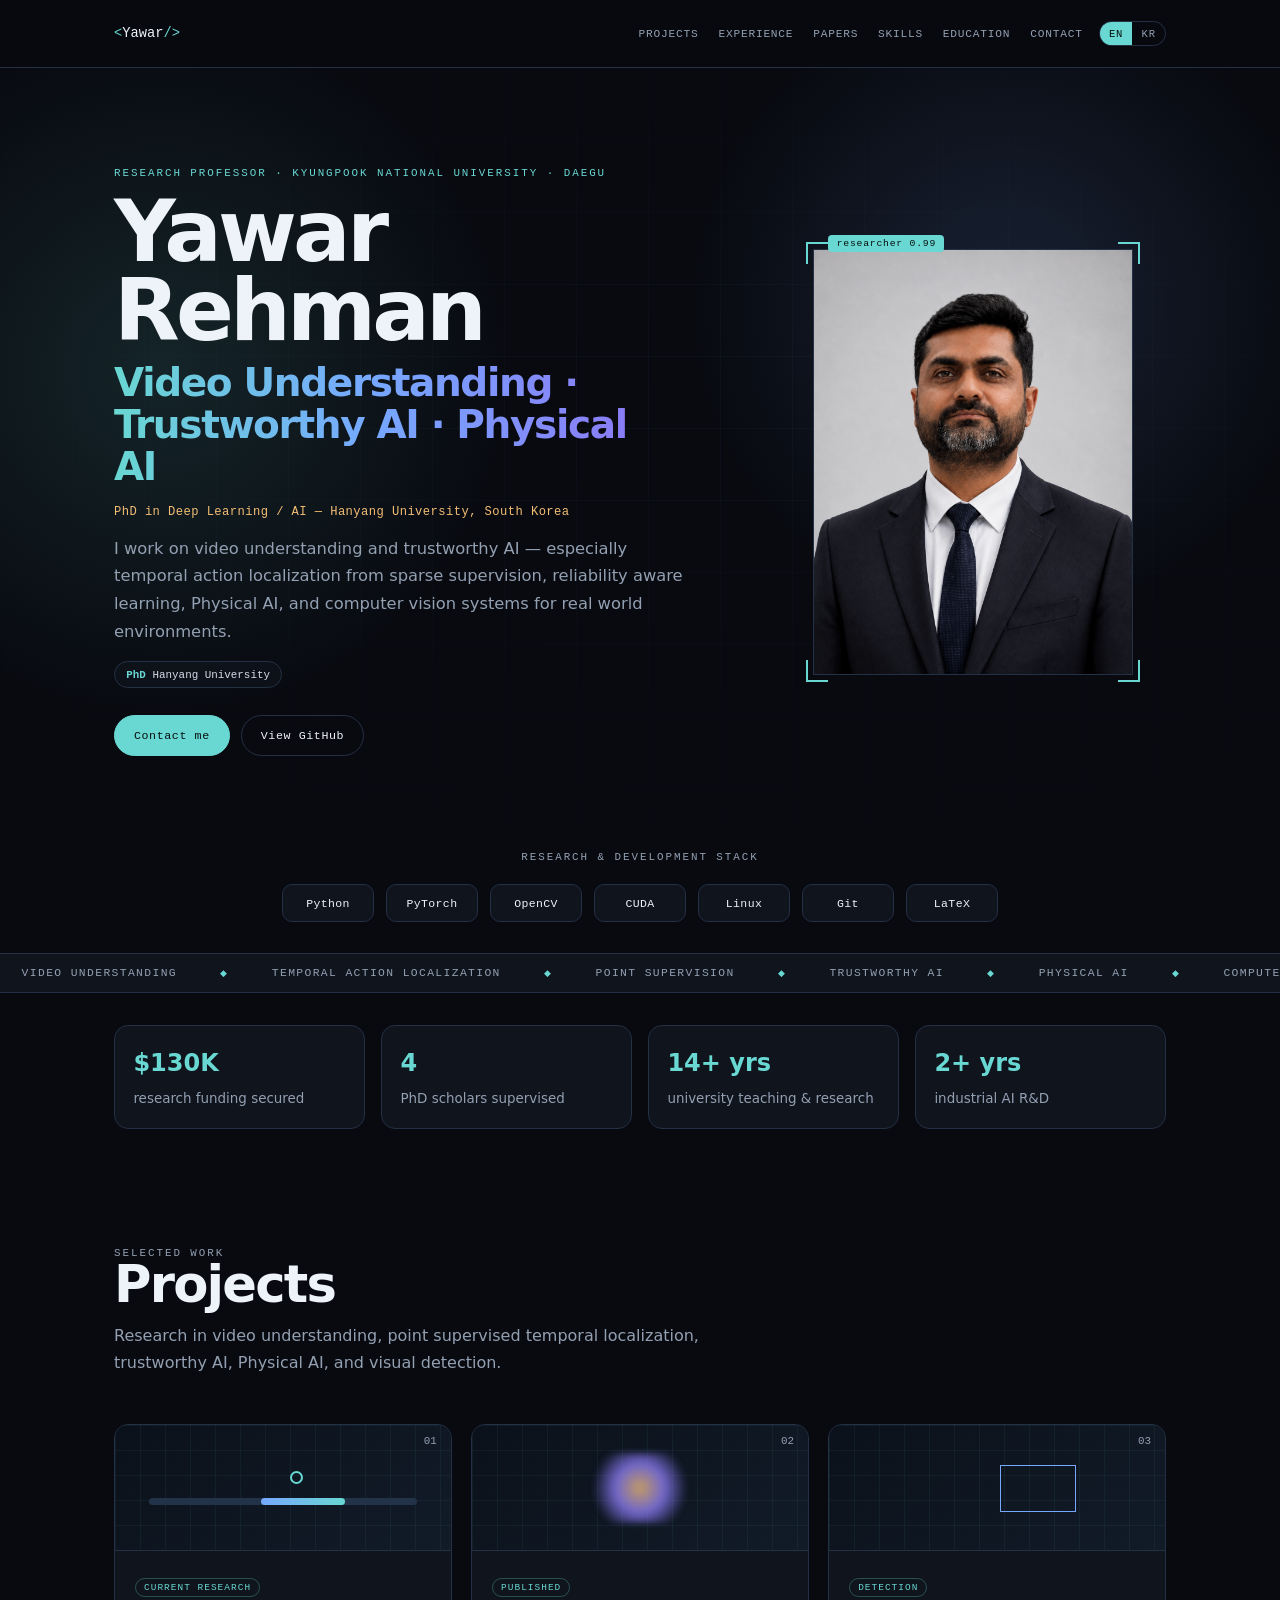
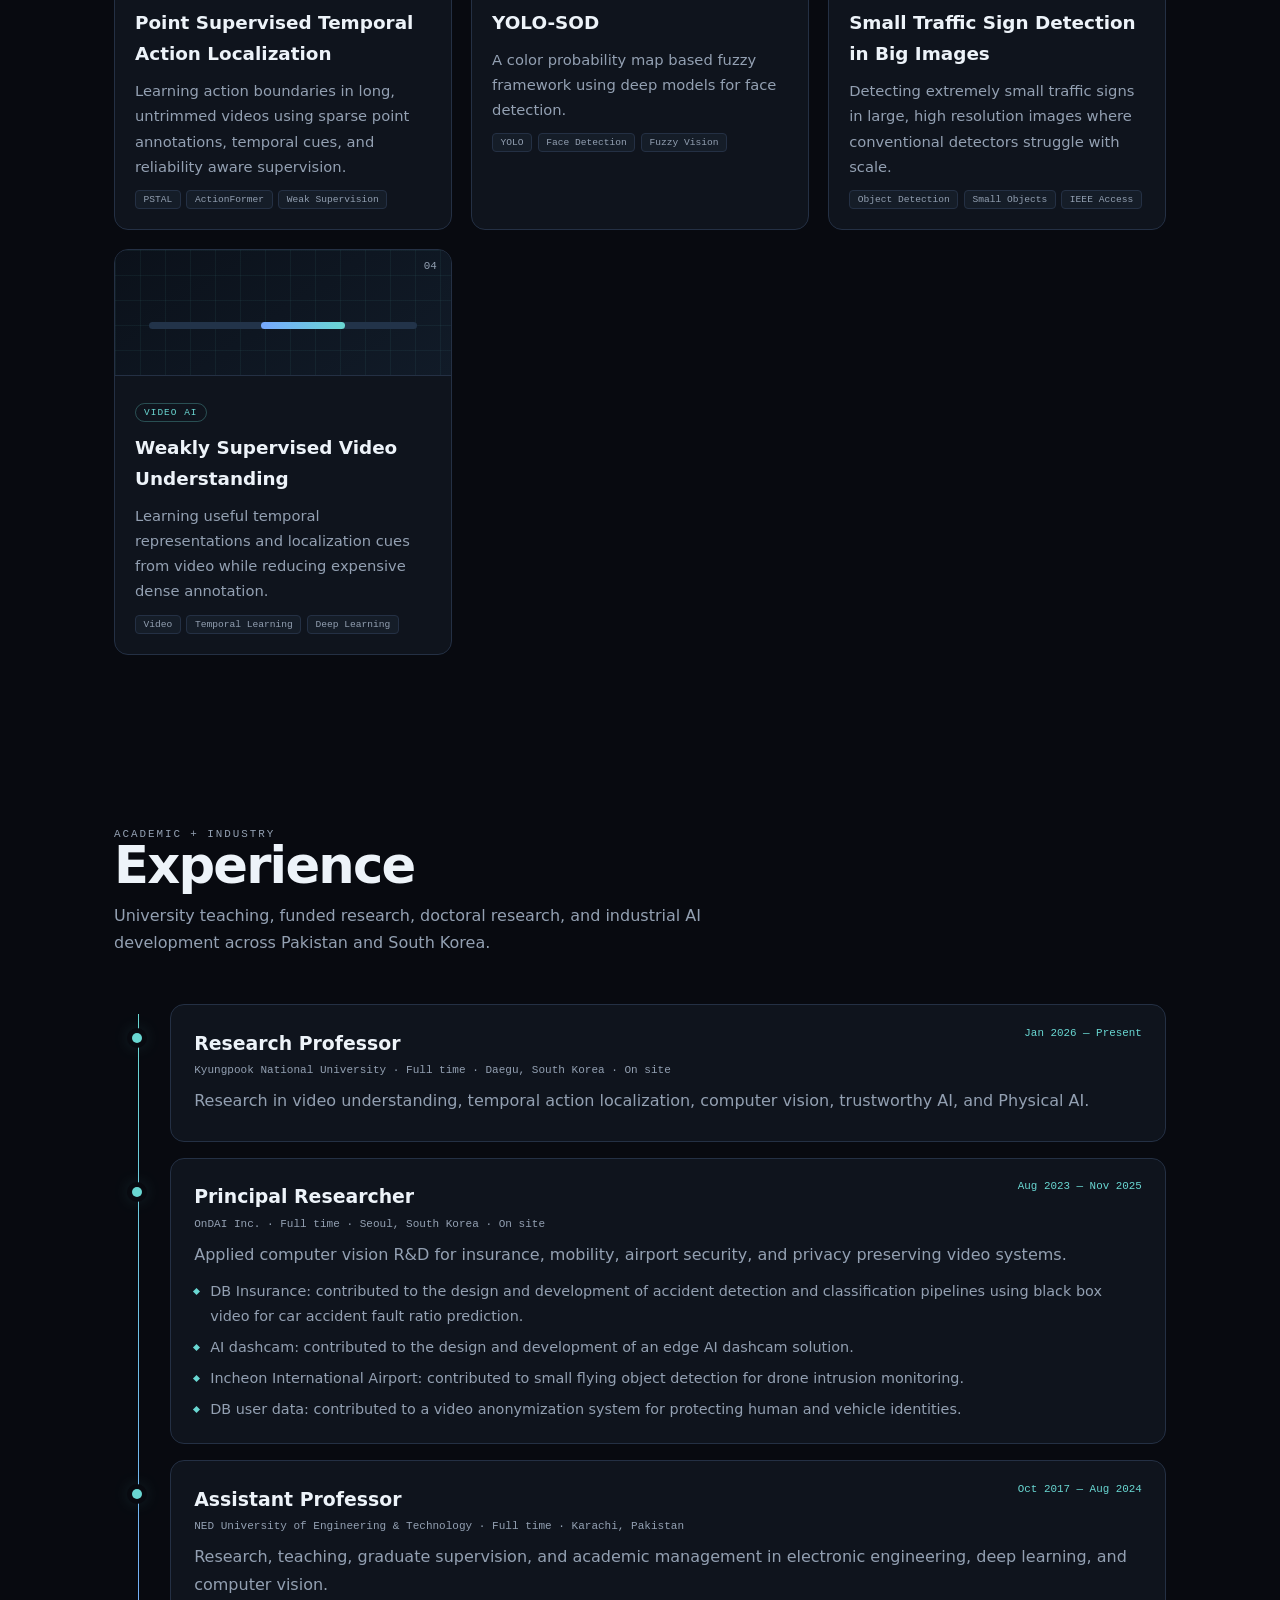
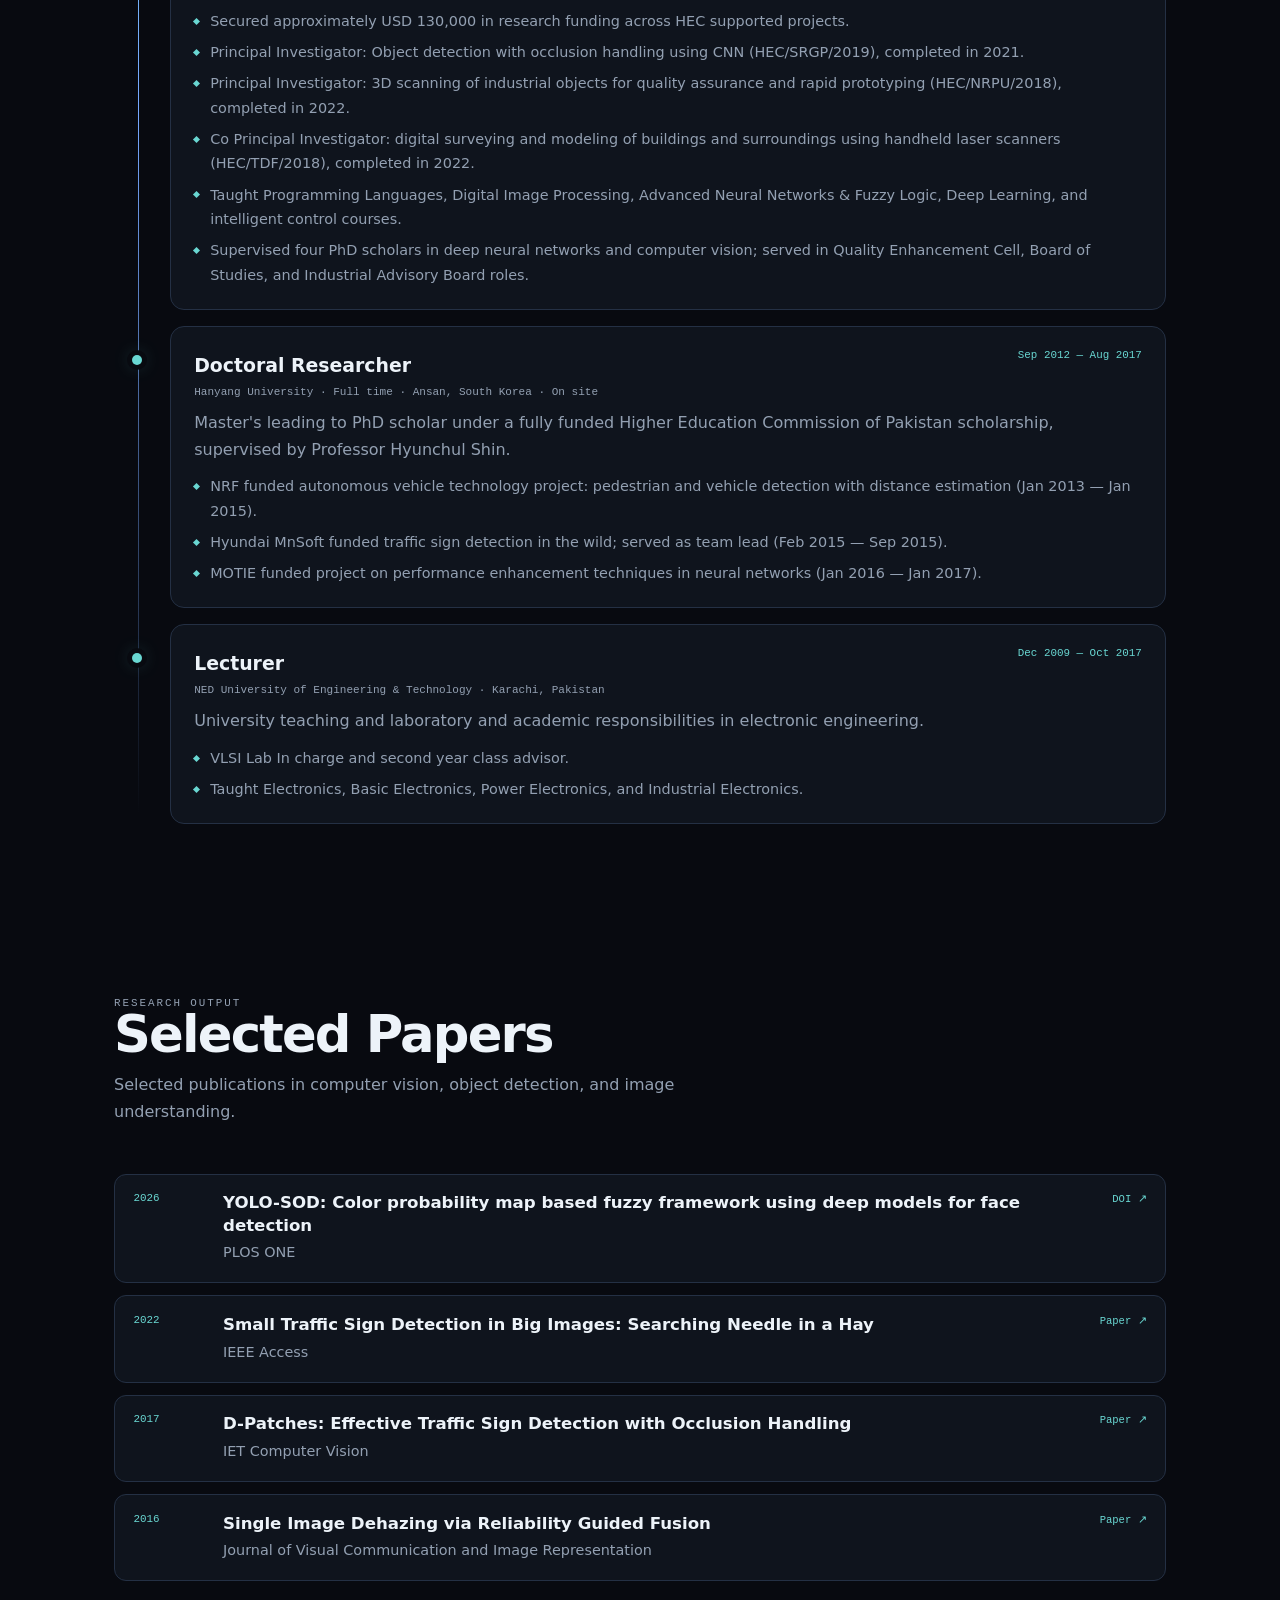
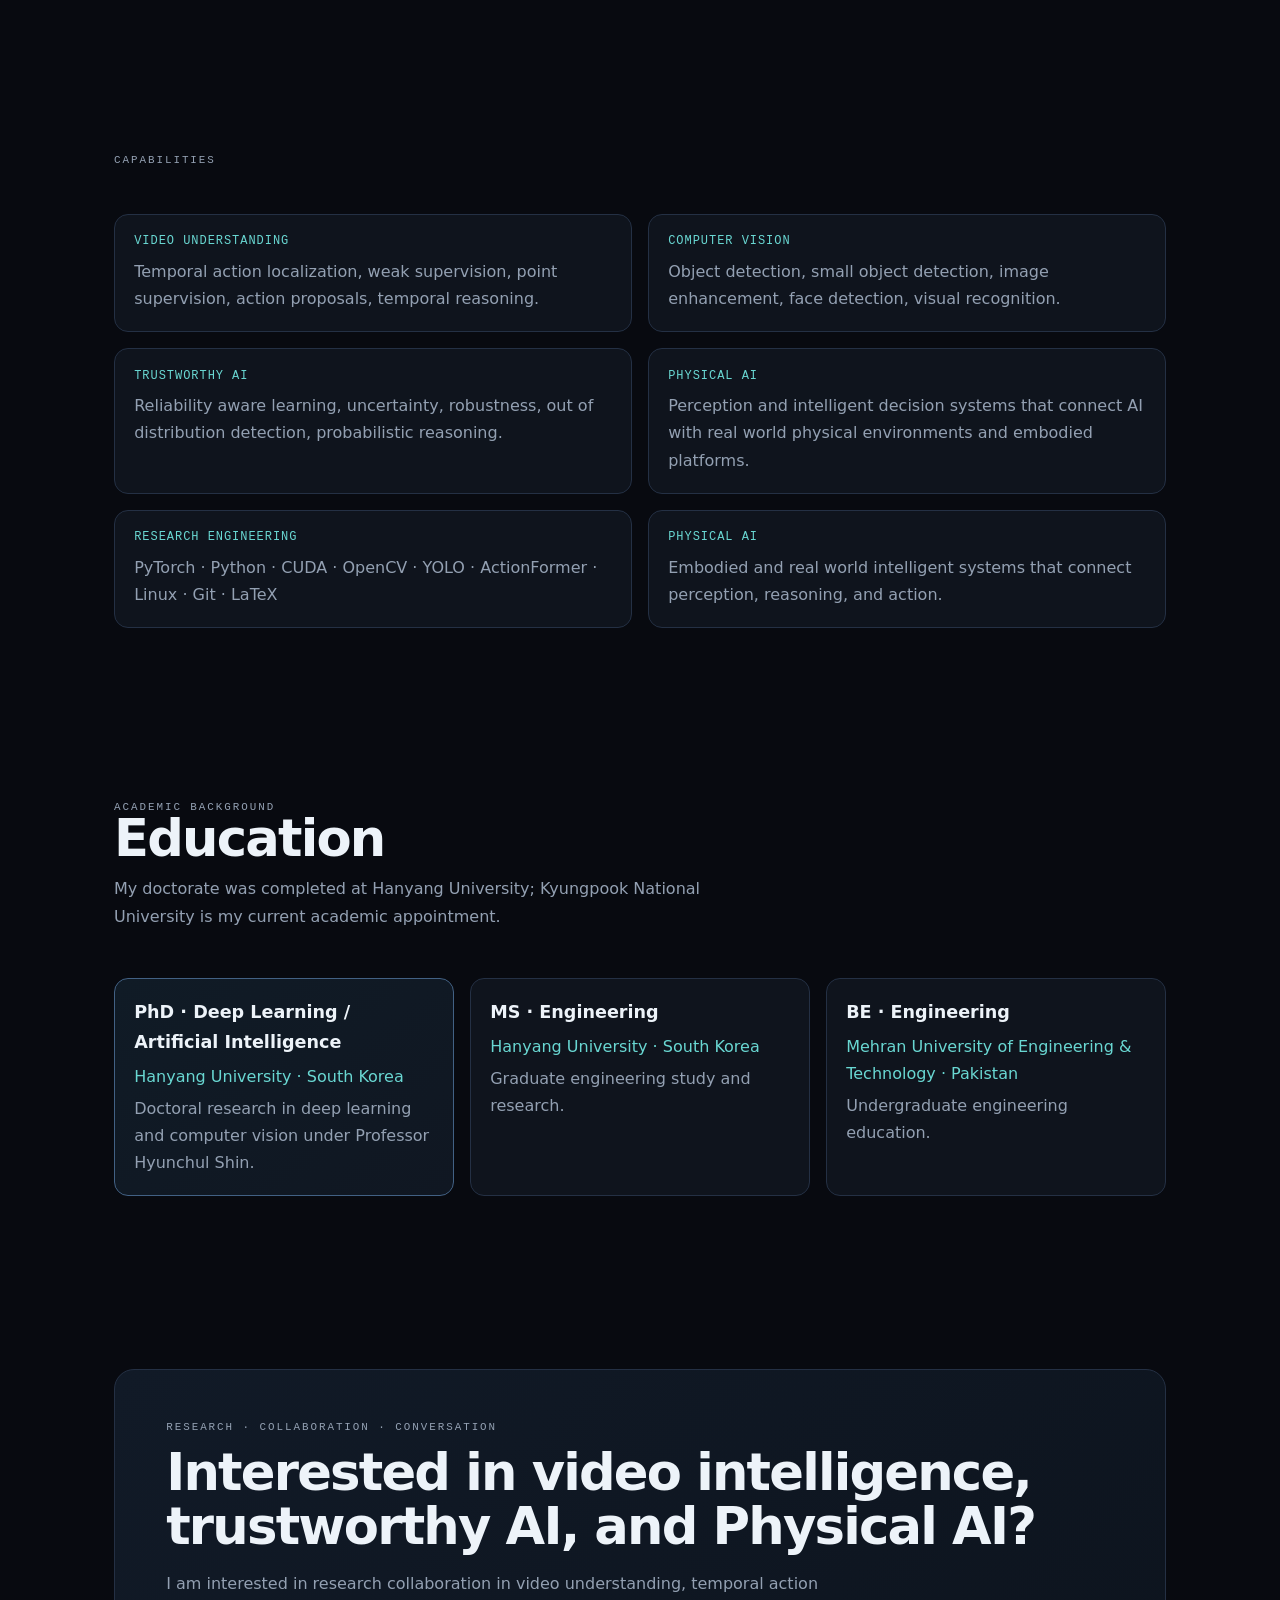
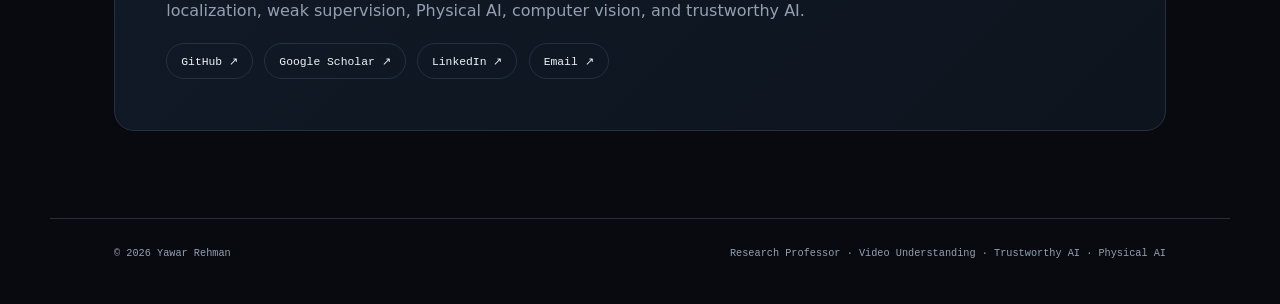
==== commit 4267546d: "Point website GitHub links to yawar26 profile" ====
--- a/index.html
+++ b/index.html
@@ -16,16 +16,16 @@
 <body>
 <header class="bar"><div class="wrap"><a class="logo" href="#top"><b>&lt;</b>Yawar<b>/&gt;</b></a><div class="bar-right"><nav id="nav"><a href="#projects" data-en="Projects" data-ko="프로젝트">Projects</a><a href="#experience" data-en="Experience" data-ko="경력">Experience</a><a href="#papers" data-en="Papers" data-ko="논문">Papers</a><a href="#skills" data-en="Skills" data-ko="기술">Skills</a><a href="#education" data-en="Education" data-ko="학력">Education</a><a href="#contact" data-en="Contact" data-ko="연락처">Contact</a></nav><div class="lang" role="group" aria-label="Language"><button type="button" data-lang="en" aria-pressed="true">EN</button><button type="button" data-lang="ko" aria-pressed="false">KR</button></div><button class="burger" id="burger" aria-label="Menu" aria-expanded="false">☰</button></div></div></header>
 <main id="top">
-<section class="hero"><div class="wrap"><div class="reveal"><p class="eyebrow" data-en="Research Professor · Kyungpook National University · Daegu" data-ko="연구교수 · 경북대학교 · 대구">Research Professor · Kyungpook National University · Daegu</p><h1>Yawar Rehman<span data-en="Video Understanding · Trustworthy AI · Physical AI" data-ko="영상 이해 · 신뢰할 수 있는 AI · 피지컬 AI">Video Understanding · Trustworthy AI · Physical AI</span></h1><div class="hero-role" data-en="PhD in Deep Learning / AI — Hanyang University, South Korea" data-ko="딥러닝 / 인공지능 박사 — 한양대학교, 대한민국">PhD in Deep Learning / AI — Hanyang University, South Korea</div><p class="intro" data-en="I work on video understanding and trustworthy AI — especially temporal action localization from sparse supervision, reliability aware learning, Physical AI, and computer vision systems for real world environments." data-ko="영상 이해와 신뢰할 수 있는 AI를 연구합니다. 특히 희소 감독 기반 시간적 행동 위치 추정, 신뢰도 기반 학습, 피지컬 AI, 실제 환경을 위한 컴퓨터 비전 시스템에 관심이 있습니다.">I work on video understanding and trustworthy AI — especially temporal action localization from sparse supervision, reliability aware learning, Physical AI, and computer vision systems for real world environments.</p><div class="credential"><b>PhD</b><span data-en="Hanyang University" data-ko="한양대학교">Hanyang University</span></div><div class="cta"><a class="btn solid" href="#contact" data-en="Contact me" data-ko="연락하기">Contact me</a><a class="btn ghost" href="https://github.com/YawarGuguma" target="_blank" rel="noreferrer" data-en="View GitHub" data-ko="GitHub 보기">View GitHub</a></div></div><figure class="portrait reveal"><span class="tag" data-en="researcher 0.99" data-ko="연구자 0.99">researcher 0.99</span><img src="https://avatars.githubusercontent.com/u/144770407?v=4" width="320" height="320" alt="Yawar Rehman" decoding="async" fetchpriority="high"><span class="corner c1"></span><span class="corner c2"></span><span class="corner c3"></span><span class="corner c4"></span></figure></div></section>
+<section class="hero"><div class="wrap"><div class="reveal"><p class="eyebrow" data-en="Research Professor · Kyungpook National University · Daegu" data-ko="연구교수 · 경북대학교 · 대구">Research Professor · Kyungpook National University · Daegu</p><h1>Yawar Rehman<span data-en="Video Understanding · Trustworthy AI · Physical AI" data-ko="영상 이해 · 신뢰할 수 있는 AI · 피지컬 AI">Video Understanding · Trustworthy AI · Physical AI</span></h1><div class="hero-role" data-en="PhD in Deep Learning / AI — Hanyang University, South Korea" data-ko="딥러닝 / 인공지능 박사 — 한양대학교, 대한민국">PhD in Deep Learning / AI — Hanyang University, South Korea</div><p class="intro" data-en="I work on video understanding and trustworthy AI — especially temporal action localization from sparse supervision, reliability aware learning, Physical AI, and computer vision systems for real world environments." data-ko="영상 이해와 신뢰할 수 있는 AI를 연구합니다. 특히 희소 감독 기반 시간적 행동 위치 추정, 신뢰도 기반 학습, 피지컬 AI, 실제 환경을 위한 컴퓨터 비전 시스템에 관심이 있습니다.">I work on video understanding and trustworthy AI — especially temporal action localization from sparse supervision, reliability aware learning, Physical AI, and computer vision systems for real world environments.</p><div class="credential"><b>PhD</b><span data-en="Hanyang University" data-ko="한양대학교">Hanyang University</span></div><div class="cta"><a class="btn solid" href="#contact" data-en="Contact me" data-ko="연락하기">Contact me</a><a class="btn ghost" href="https://github.com/yawar26" target="_blank" rel="noreferrer" data-en="View GitHub" data-ko="GitHub 보기">View GitHub</a></div></div><figure class="portrait reveal"><span class="tag" data-en="researcher 0.99" data-ko="연구자 0.99">researcher 0.99</span><img src="https://avatars.githubusercontent.com/u/144770407?v=4" width="320" height="320" alt="Yawar Rehman" decoding="async" fetchpriority="high"><span class="corner c1"></span><span class="corner c2"></span><span class="corner c3"></span><span class="corner c4"></span></figure></div></section>
 <div class="stack"><div class="wrap"><h3 data-en="Research & development stack" data-ko="연구 및 개발 스택">Research & development stack</h3><div class="icons"><span class="tech-chip">Python</span><span class="tech-chip">PyTorch</span><span class="tech-chip">OpenCV</span><span class="tech-chip">CUDA</span><span class="tech-chip">Linux</span><span class="tech-chip">Git</span><span class="tech-chip">LaTeX</span></div></div></div>
 <div class="marquee" aria-hidden="true"><div id="ticker"></div></div>
 <div class="wrap highlights"><div class="metric"><strong>$130K</strong><span data-en="research funding secured" data-ko="확보 연구비">research funding secured</span></div><div class="metric"><strong>4</strong><span data-en="PhD scholars supervised" data-ko="지도 박사과정">PhD scholars supervised</span></div><div class="metric"><strong>14+ yrs</strong><span data-en="university teaching & research" data-ko="대학 교육 및 연구">university teaching & research</span></div><div class="metric"><strong>2+ yrs</strong><span data-en="industrial AI R&D" data-ko="산업 AI 연구개발">industrial AI R&D</span></div></div>
 <section id="projects"><div class="wrap"><div class="sec-head reveal"><p class="eyebrow" data-en="Selected work" data-ko="주요 연구">Selected work</p><h2 data-en="Projects" data-ko="프로젝트">Projects</h2><p data-en="Research in video understanding, point supervised temporal localization, trustworthy AI, Physical AI, and visual detection." data-ko="영상 이해, 포인트 감독 기반 시간적 위치 추정, 신뢰할 수 있는 AI, 피지컬 AI 및 시각 객체 탐지에 관한 연구입니다.">Research in video understanding, point supervised temporal localization, trustworthy AI, Physical AI, and visual detection.</p></div><div class="cards"><article class="card reveal"><div class="thumb"><div class="grid"></div><div class="timeline-viz"></div><div class="dot"></div><span class="num">01</span></div><div class="body-card"><span class="badge" data-en="Current research" data-ko="현재 연구">Current research</span><h3 data-en="Point Supervised Temporal Action Localization" data-ko="포인트 감독 기반 시간적 행동 위치 추정">Point Supervised Temporal Action Localization</h3><p data-en="Learning action boundaries in long, untrimmed videos using sparse point annotations, temporal cues, and reliability aware supervision." data-ko="희소한 포인트 주석, 시간적 단서, 신뢰도 기반 감독을 활용하여 긴 비편집 영상에서 행동 경계를 학습합니다.">Learning action boundaries in long, untrimmed videos using sparse point annotations, temporal cues, and reliability aware supervision.</p><ul class="tags"><li>PSTAL</li><li>ActionFormer</li><li>Weak Supervision</li></ul></div></article><article class="card reveal"><div class="thumb"><div class="grid"></div><div class="heat"></div><span class="num">02</span></div><div class="body-card"><span class="badge" data-en="Published" data-ko="출판">Published</span><h3>YOLO-SOD</h3><p data-en="A color probability map based fuzzy framework using deep models for face detection." data-ko="딥러닝 모델을 활용한 얼굴 탐지를 위해 색상 확률 맵과 퍼지 기법을 결합한 프레임워크입니다.">A color probability map based fuzzy framework using deep models for face detection.</p><ul class="tags"><li>YOLO</li><li>Face Detection</li><li>Fuzzy Vision</li></ul></div></article><article class="card reveal"><div class="thumb"><div class="grid"></div><div class="box"></div><span class="num">03</span></div><div class="body-card"><span class="badge" data-en="Detection" data-ko="객체 탐지">Detection</span><h3 data-en="Small Traffic Sign Detection in Big Images" data-ko="고해상도 영상의 소형 교통표지판 탐지">Small Traffic Sign Detection in Big Images</h3><p data-en="Detecting extremely small traffic signs in large, high resolution images where conventional detectors struggle with scale." data-ko="일반적인 탐지기가 크기 문제로 어려움을 겪는 대형 고해상도 영상에서 매우 작은 교통표지판을 탐지합니다.">Detecting extremely small traffic signs in large, high resolution images where conventional detectors struggle with scale.</p><ul class="tags"><li>Object Detection</li><li>Small Objects</li><li>IEEE Access</li></ul></div></article><article class="card reveal"><div class="thumb"><div class="grid"></div><div class="timeline-viz"></div><span class="num">04</span></div><div class="body-card"><span class="badge" data-en="Video AI" data-ko="영상 AI">Video AI</span><h3 data-en="Weakly Supervised Video Understanding" data-ko="약한 감독 기반 영상 이해">Weakly Supervised Video Understanding</h3><p data-en="Learning useful temporal representations and localization cues from video while reducing expensive dense annotation." data-ko="비용이 높은 조밀한 주석을 줄이면서 영상에서 유용한 시간적 표현과 위치 추정 단서를 학습합니다.">Learning useful temporal representations and localization cues from video while reducing expensive dense annotation.</p><ul class="tags"><li>Video</li><li>Temporal Learning</li><li>Deep Learning</li></ul></div></article></div></div></section>
 <section id="experience"><div class="wrap"><div class="sec-head reveal"><p class="eyebrow" data-en="Academic + industry" data-ko="학계 + 산업">Academic + industry</p><h2 data-en="Experience" data-ko="경력">Experience</h2><p data-en="University teaching, funded research, doctoral research, and industrial AI development across Pakistan and South Korea." data-ko="파키스탄과 대한민국에서 대학 교육, 연구과제, 박사 연구, 산업 AI 개발을 수행해 왔습니다.">University teaching, funded research, doctoral research, and industrial AI development across Pakistan and South Korea.</p></div><div class="timeline" id="experience-list"></div></div></section>
 <section id="papers"><div class="wrap"><div class="sec-head reveal"><p class="eyebrow" data-en="Research output" data-ko="연구 성과">Research output</p><h2 data-en="Selected Papers" data-ko="주요 논문">Selected Papers</h2><p data-en="Selected publications in computer vision, object detection, and image understanding." data-ko="컴퓨터 비전, 객체 탐지 및 영상 이해 분야의 주요 논문입니다.">Selected publications in computer vision, object detection, and image understanding.</p></div><div class="papers"><article class="paper reveal"><div class="year">2026</div><div><h3>YOLO-SOD: Color probability map based fuzzy framework using deep models for face detection</h3><p>PLOS ONE</p></div><a href="https://doi.org/10.1371/journal.pone.0360794" target="_blank" rel="noreferrer">DOI ↗</a></article><article class="paper reveal"><div class="year">2022</div><div><h3>Small Traffic Sign Detection in Big Images: Searching Needle in a Hay</h3><p>IEEE Access</p></div><a href="https://scholar.google.com/scholar?q=%22Small+Traffic+Sign+Detection+in+Big+Images%22" target="_blank" rel="noreferrer" data-en="Paper ↗" data-ko="논문 ↗">Paper ↗</a></article><article class="paper reveal"><div class="year">2017</div><div><h3>D-Patches: Effective Traffic Sign Detection with Occlusion Handling</h3><p>IET Computer Vision</p></div><a href="https://scholar.google.com/scholar?q=%22D-Patches%22+%22Yawar+Rehman%22" target="_blank" rel="noreferrer" data-en="Paper ↗" data-ko="논문 ↗">Paper ↗</a></article><article class="paper reveal"><div class="year">2016</div><div><h3>Single Image Dehazing via Reliability Guided Fusion</h3><p>Journal of Visual Communication and Image Representation</p></div><a href="https://scholar.google.com/scholar?q=%22Single+Image+Dehazing+via+Reliability+Guided+Fusion%22" target="_blank" rel="noreferrer" data-en="Paper ↗" data-ko="논문 ↗">Paper ↗</a></article></div></div></section>
-<section id="skills"><div class="wrap"><div class="sec-head reveal"><p class="eyebrow" data-en="Capabilities" data-ko="연구 역량">Capabilities</p><h2 data-en="Skills" data-ko="기술 및 연구 분야">Skills</h2></div><div class="skill-grid"><article class="skill reveal"><h3 data-en="Video Understanding" data-ko="영상 이해">Video Understanding</h3><p data-en="Temporal action localization, weak supervision, point supervision, action proposals, temporal reasoning." data-ko="시간적 행동 위치 추정, 약한 감독 학습, 포인트 감독 학습, 행동 후보 생성 및 시간적 추론.">Temporal action localization, weak supervision, point supervision, action proposals, temporal reasoning.</p></article><article class="skill reveal"><h3 data-en="Computer Vision" data-ko="컴퓨터 비전">Computer Vision</h3><p data-en="Object detection, small object detection, image enhancement, face detection, visual recognition." data-ko="객체 탐지, 소형 객체 탐지, 영상 향상, 얼굴 탐지 및 시각 인식.">Object detection, small object detection, image enhancement, face detection, visual recognition.</p></article><article class="skill reveal"><h3 data-en="Trustworthy AI" data-ko="신뢰할 수 있는 AI">Trustworthy AI</h3><p data-en="Reliability aware learning, uncertainty, robustness, out of distribution detection, probabilistic reasoning." data-ko="신뢰도 기반 학습, 불확실성, 강건성, 분포 외 탐지 및 확률적 추론.">Reliability aware learning, uncertainty, robustness, out of distribution detection, probabilistic reasoning.</p></article><article class="skill reveal"><h3 data-en="Physical AI" data-ko="피지컬 AI">Physical AI</h3><p data-en="Perception and intelligent decision systems that connect AI with real world physical environments and embodied platforms." data-ko="AI를 실제 물리 환경 및 구현형 플랫폼과 연결하는 인지 및 지능형 의사결정 시스템을 연구합니다.">Perception and intelligent decision systems that connect AI with real world physical environments and embodied platforms.</p></article><article class="skill reveal"><h3 data-en="Research Engineering" data-ko="연구 개발">Research Engineering</h3><p>PyTorch · Python · CUDA · OpenCV · YOLO · ActionFormer · Linux · Git · LaTeX</p></article></div></div></section>
+<section id="skills"><div class="wrap"><div class="sec-head reveal"><p class="eyebrow" data-en="Capabilities" data-ko="연구 역량">Capabilities</h2></div><div class="skill-grid"><article class="skill reveal"><h3 data-en="Video Understanding" data-ko="영상 이해">Video Understanding</h3><p data-en="Temporal action localization, weak supervision, point supervision, action proposals, temporal reasoning." data-ko="시간적 행동 위치 추정, 약한 감독 학습, 포인트 감독 학습, 행동 후보 생성 및 시간적 추론.">Temporal action localization, weak supervision, point supervision, action proposals, temporal reasoning.</p></article><article class="skill reveal"><h3 data-en="Computer Vision" data-ko="컴퓨터 비전">Computer Vision</h3><p data-en="Object detection, small object detection, image enhancement, face detection, visual recognition." data-ko="객체 탐지, 소형 객체 탐지, 영상 향상, 얼굴 탐지 및 시각 인식.">Object detection, small object detection, image enhancement, face detection, visual recognition.</p></article><article class="skill reveal"><h3 data-en="Trustworthy AI" data-ko="신뢰할 수 있는 AI">Trustworthy AI</h3><p data-en="Reliability aware learning, uncertainty, robustness, out of distribution detection, probabilistic reasoning." data-ko="신뢰도 기반 학습, 불확실성, 강건성, 분포 외 탐지 및 확률적 추론.">Reliability aware learning, uncertainty, robustness, out of distribution detection, probabilistic reasoning.</p></article><article class="skill reveal"><h3 data-en="Physical AI" data-ko="피지컬 AI">Physical AI</h3><p data-en="Perception and intelligent decision systems that connect AI with real world physical environments and embodied platforms." data-ko="AI를 실제 물리 환경 및 구현형 플랫폼과 연결하는 인지 및 지능형 의사결정 시스템을 연구합니다.">Perception and intelligent decision systems that connect AI with real world physical environments and embodied platforms.</p></article><article class="skill reveal"><h3 data-en="Research Engineering" data-ko="연구 개발">Research Engineering</h3><p>PyTorch · Python · CUDA · OpenCV · YOLO · ActionFormer · Linux · Git · LaTeX</p></article></div></div></section>
 <section id="education"><div class="wrap"><div class="sec-head reveal"><p class="eyebrow" data-en="Academic background" data-ko="학력">Academic background</p><h2 data-en="Education" data-ko="교육">Education</h2><p data-en="My doctorate was completed at Hanyang University; Kyungpook National University is my current academic appointment." data-ko="박사학위는 한양대학교에서 취득했으며, 경북대학교는 현재 재직 중인 기관입니다.">My doctorate was completed at Hanyang University; Kyungpook National University is my current academic appointment.</p></div><div class="education" id="education-list"></div></div></section>
-<section id="contact"><div class="wrap"><div class="contact-box reveal"><p class="eyebrow" data-en="Research · Collaboration · Conversation" data-ko="연구 · 협업 · 교류">Research · Collaboration · Conversation</p><h2 data-en="Interested in video intelligence, trustworthy AI, and Physical AI?" data-ko="영상 지능, 신뢰할 수 있는 AI 및 피지컬 AI 연구에 관심이 있으신가요?">Interested in video intelligence, trustworthy AI, and Physical AI?</h2><p data-en="I am interested in research collaboration in video understanding, temporal action localization, weak supervision, Physical AI, computer vision, and trustworthy AI." data-ko="영상 이해, 시간적 행동 위치 추정, 약한 감독 학습, 피지컬 AI, 컴퓨터 비전 및 신뢰할 수 있는 AI 분야의 연구 협업에 관심이 있습니다.">I am interested in research collaboration in video understanding, temporal action localization, weak supervision, Physical AI, computer vision, and trustworthy AI.</p><div class="socials"><a href="https://github.com/YawarGuguma" target="_blank" rel="noreferrer">GitHub ↗</a><a href="https://scholar.google.com/scholar?q=%22Yawar+Rehman%22+computer+vision" target="_blank" rel="noreferrer">Google Scholar ↗</a><a href="https://www.linkedin.com/in/yawar-rehman-820118b/" target="_blank" rel="noreferrer">LinkedIn ↗</a><a href="mailto:reh.yawar2@gmail.com" data-en="Email ↗" data-ko="이메일 ↗">Email ↗</a></div></div></div></section>
+<section id="contact"><div class="wrap"><div class="contact-box reveal"><p class="eyebrow" data-en="Research · Collaboration · Conversation" data-ko="연구 · 협업 · 교류">Research · Collaboration · Conversation</p><h2 data-en="Interested in video intelligence, trustworthy AI, and Physical AI?" data-ko="영상 지능, 신뢰할 수 있는 AI 및 피지컬 AI 연구에 관심이 있으신가요?">Interested in video intelligence, trustworthy AI, and Physical AI?</h2><p data-en="I am interested in research collaboration in video understanding, temporal action localization, weak supervision, Physical AI, computer vision, and trustworthy AI." data-ko="영상 이해, 시간적 행동 위치 추정, 약한 감독 학습, 피지컬 AI, 컴퓨터 비전 및 신뢰할 수 있는 AI 분야의 연구 협업에 관심이 있습니다.">I am interested in research collaboration in video understanding, temporal action localization, weak supervision, Physical AI, computer vision, and trustworthy AI.</p><div class="socials"><a href="https://github.com/yawar26" target="_blank" rel="noreferrer">GitHub ↗</a><a href="https://scholar.google.com/scholar?q=%22Yawar+Rehman%22+computer+vision" target="_blank" rel="noreferrer">Google Scholar ↗</a><a href="https://www.linkedin.com/in/yawar-rehman-820118b/" target="_blank" rel="noreferrer">LinkedIn ↗</a><a href="mailto:reh.yawar2@gmail.com" data-en="Email ↗" data-ko="이메일 ↗">Email ↗</a></div></div></div></section>
 </main>
 <footer><div class="wrap footer"><span>© <span id="year"></span> Yawar Rehman</span><span data-en="Research Professor · Video Understanding · Trustworthy AI · Physical AI" data-ko="연구교수 · 영상 이해 · 신뢰할 수 있는 AI · 피지컬 AI">Research Professor · Video Understanding · Trustworthy AI · Physical AI</span></div></footer>
 <script defer src="site-data.js"></script>
--- a/local.css
+++ b/local.css
@@ -1 +1 @@
-:root{--display:Inter,system-ui,-apple-system,BlinkMacSystemFont,"Segoe UI",sans-serif;--body:Inter,system-ui,-apple-system,BlinkMacSystemFont,"Segoe UI",sans-serif;--mono:"SFMono-Regular",Consolas,"Liberation Mono",monospace}html[lang="ko"] body,html[lang="ko"] h1,html[lang="ko"] h2,html[lang="ko"] h3{font-family:system-ui,-apple-system,BlinkMacSystemFont,"Segoe UI",sans-serif}.hero h1{font-size:clamp(3.4rem,1.9rem + 4.3vw,5.7rem);line-height:.93}.hero h1>span{font-size:clamp(1.55rem,1rem + 1.8vw,2.65rem);line-height:1.08;margin-top:.7rem;letter-spacing:-.035em;max-width:19ch}.icons{gap:.75rem}.tech-chip{display:inline-flex;align-items:center;justify-content:center;min-width:92px;padding:.72rem .9rem;border:1px solid var(--line);border-radius:10px;background:var(--panel);color:var(--text);font:500 .72rem var(--mono);letter-spacing:.03em}.tech-chip:hover{border-color:var(--cyan);color:var(--cyan)}+:root{--display:Inter,system-ui,-apple-system,BlinkMacSystemFont,"Segoe UI",sans-serif;--body:Inter,system-ui,-apple-system,BlinkMacSystemFont,"Segoe UI",sans-serif;--mono:"SFMono-Regular",Consolas,"Liberation Mono",monospace}html[lang="ko"] body,html[lang="ko"] h1,html[lang="ko"] h2,html[lang="ko"] h3{font-family:system-ui,-apple-system,BlinkMacSystemFont,"Segoe UI",sans-serif}.hero h1{font-size:clamp(3.4rem,1.9rem + 4.3vw,5.7rem);line-height:.93}.hero h1>span{font-size:clamp(1.55rem,1rem + 1.8vw,2.65rem);line-height:1.08;margin-top:.7rem;letter-spacing:-.035em;max-width:19ch}.icons{gap:.75rem}.tech-chip{display:inline-flex;align-items:center;justify-content:center;min-width:92px;padding:.72rem .9rem;border:1px solid var(--line);border-radius:10px;background:var(--panel);color:var(--text);font:500 .72rem var(--mono);letter-spacing:.03em}.tech-chip:hover{border-color:var(--cyan);color:var(--cyan)}.portrait img{width:100%;height:auto!important;aspect-ratio:auto!important;object-fit:contain!important;border-radius:0!important}
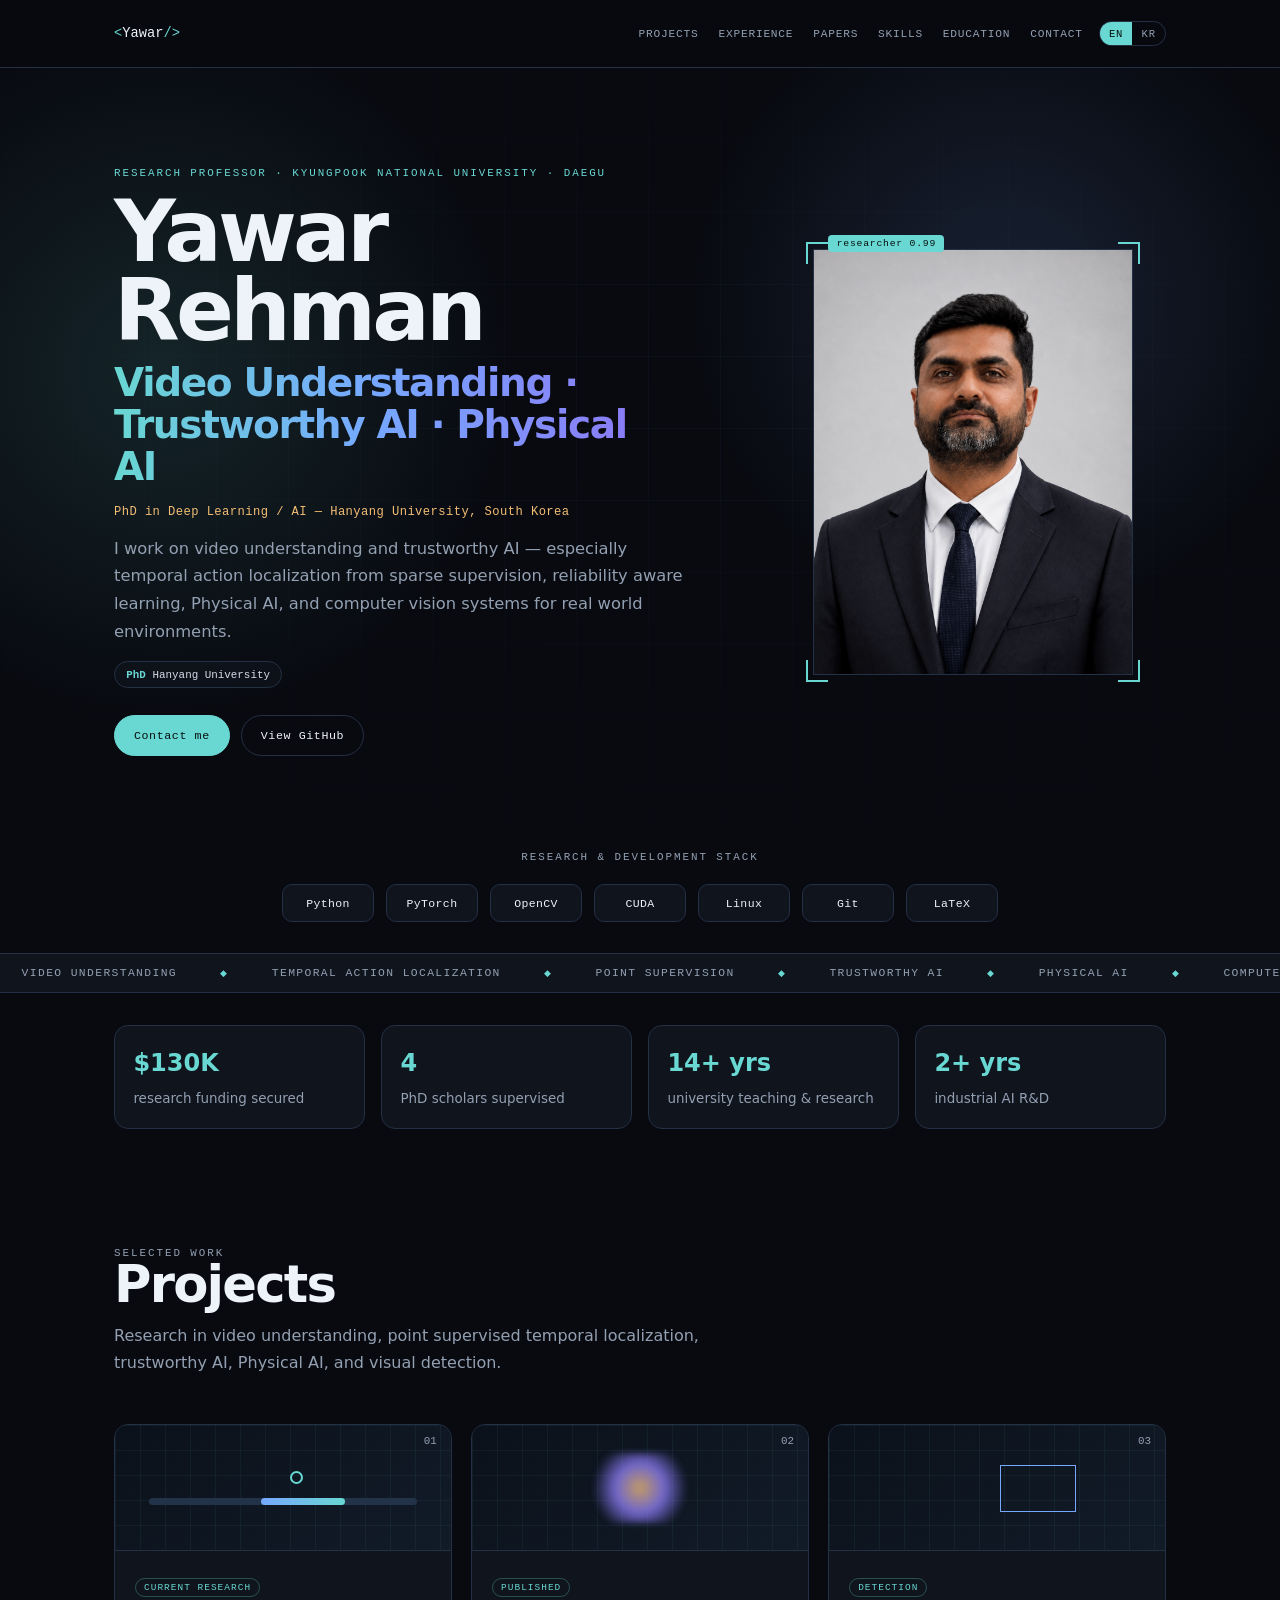
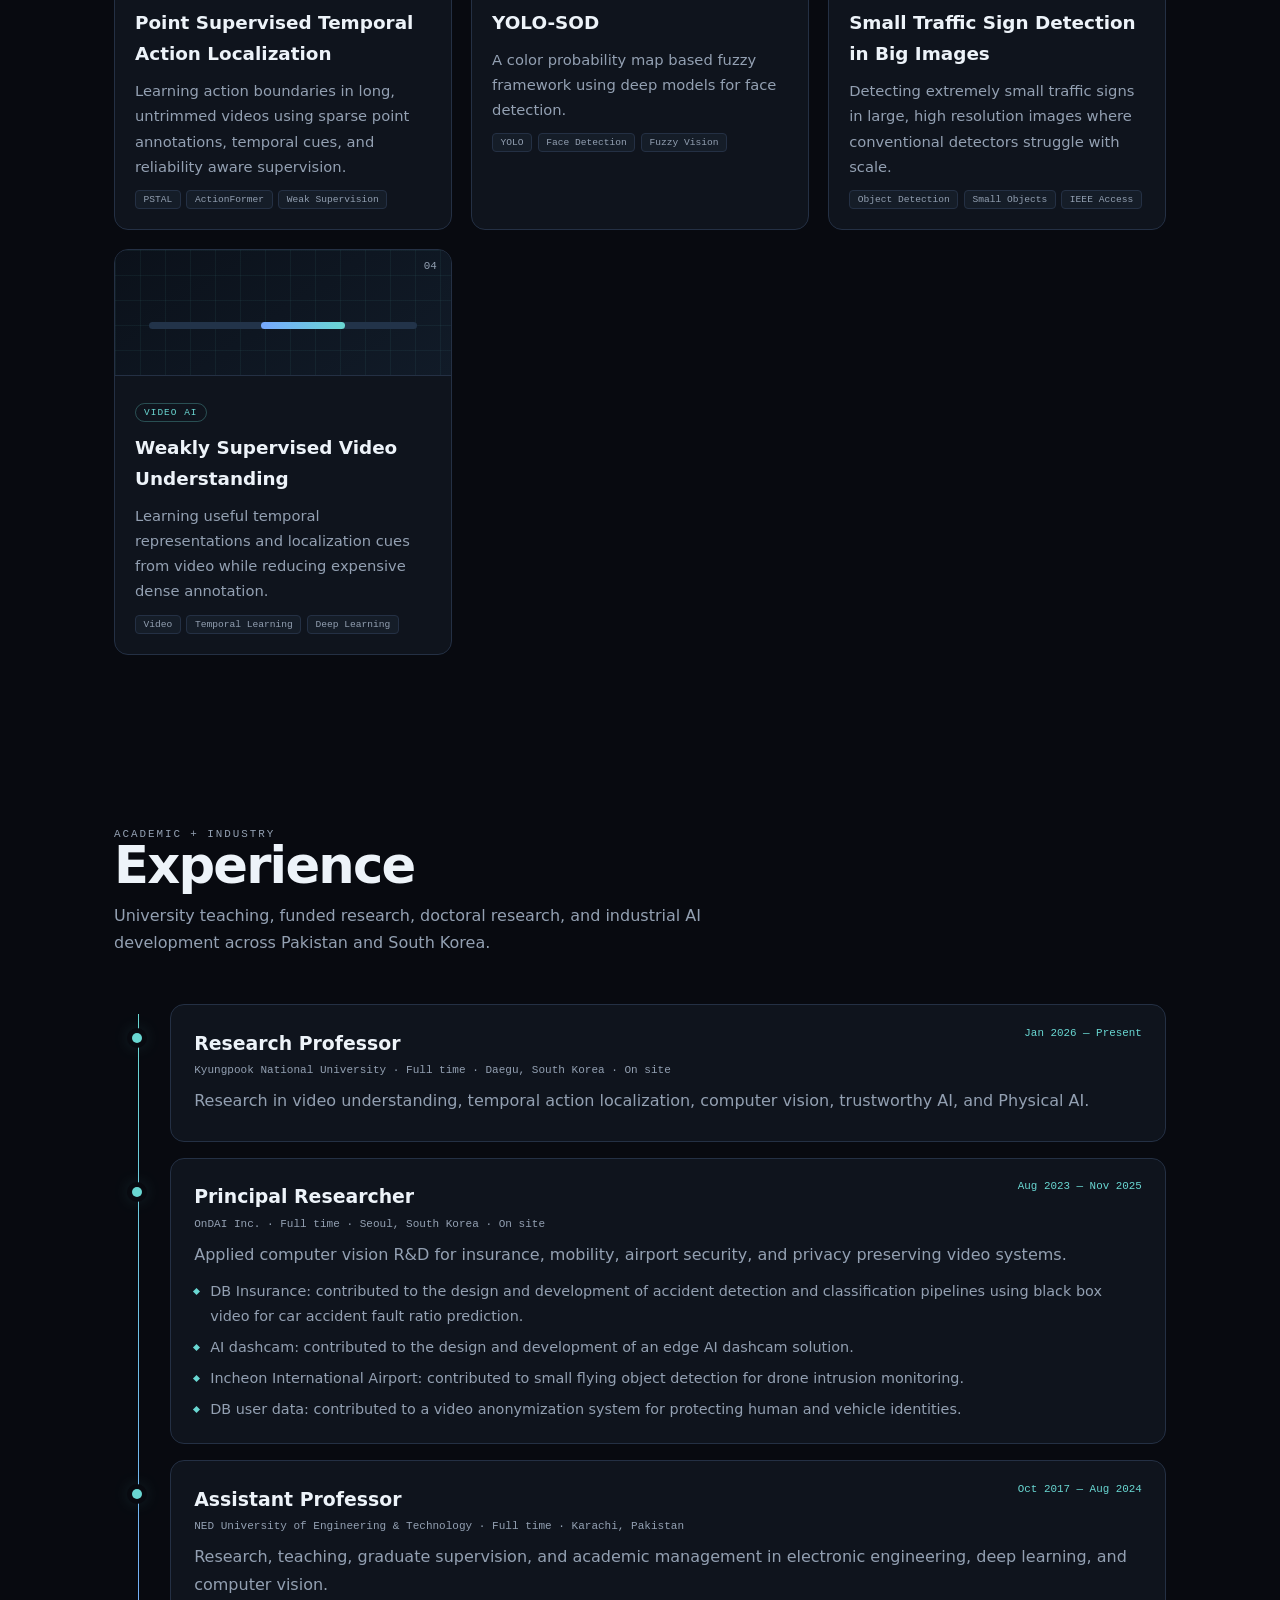
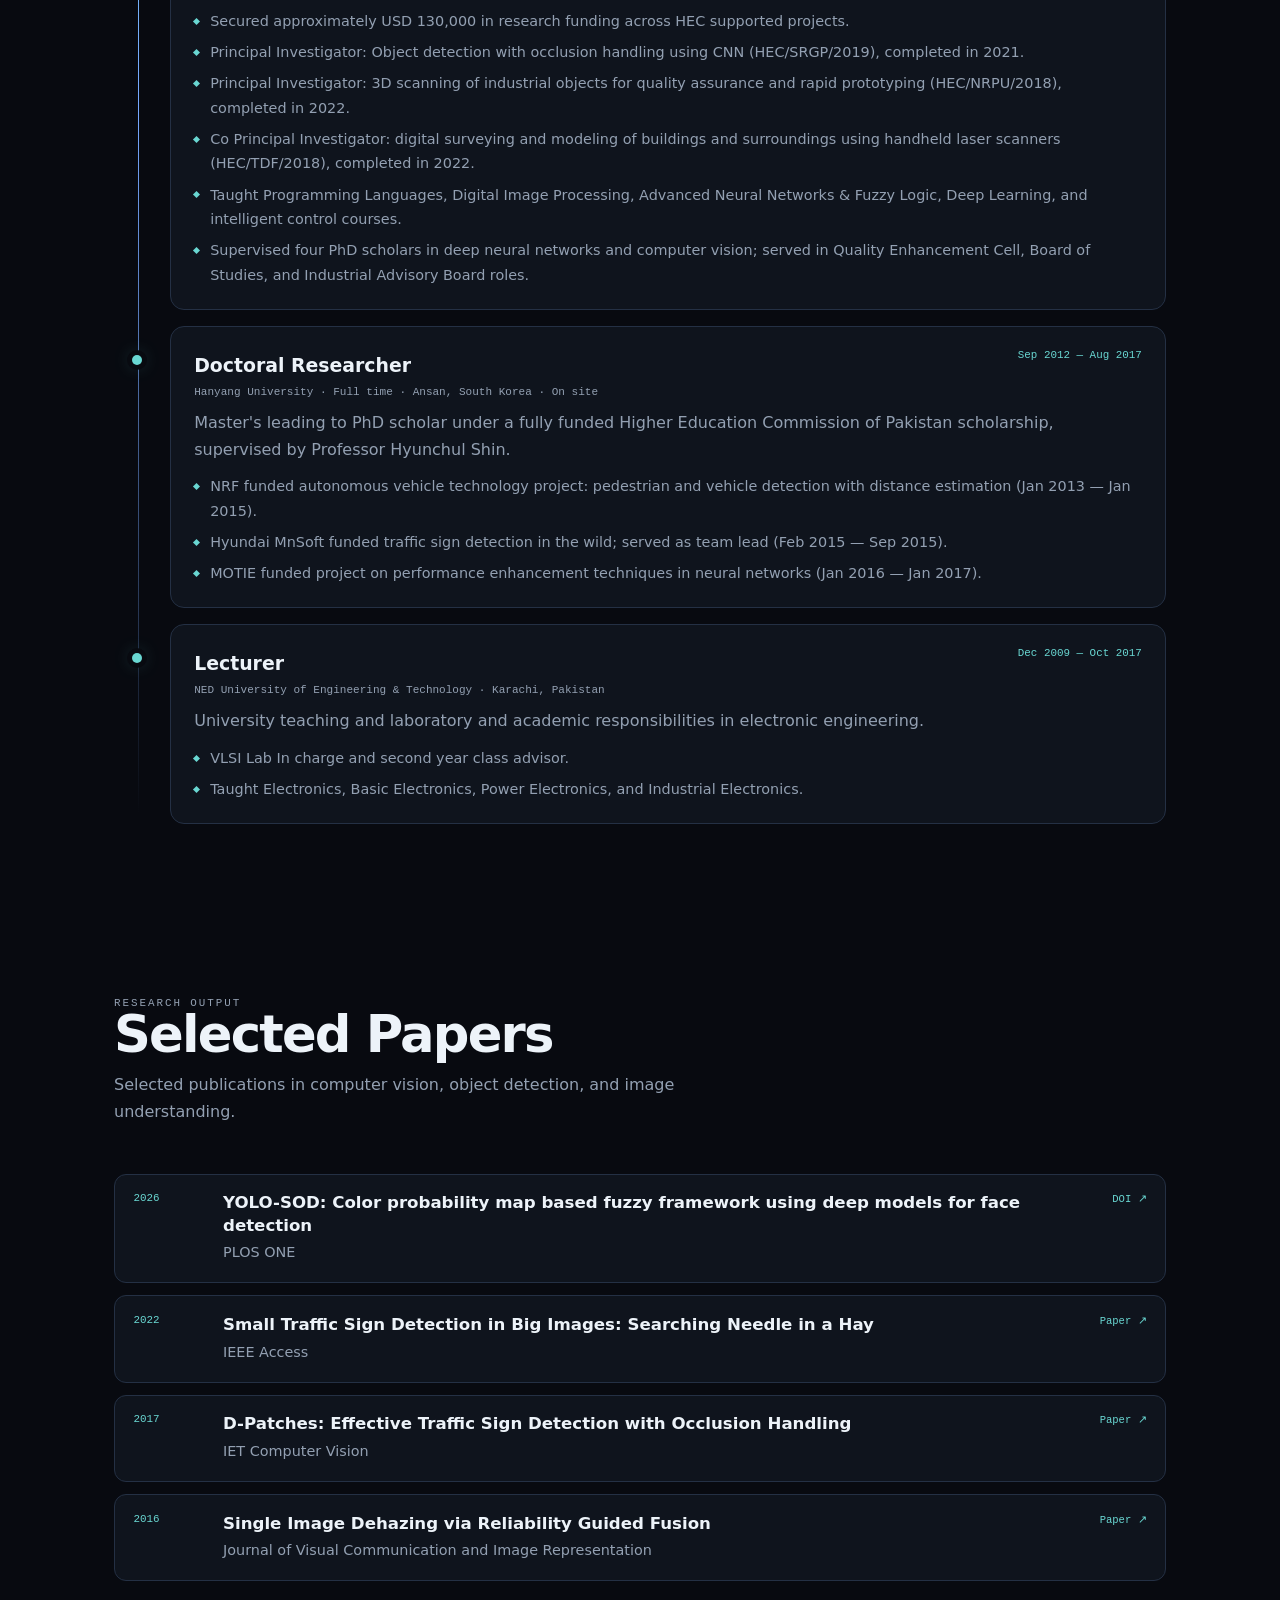
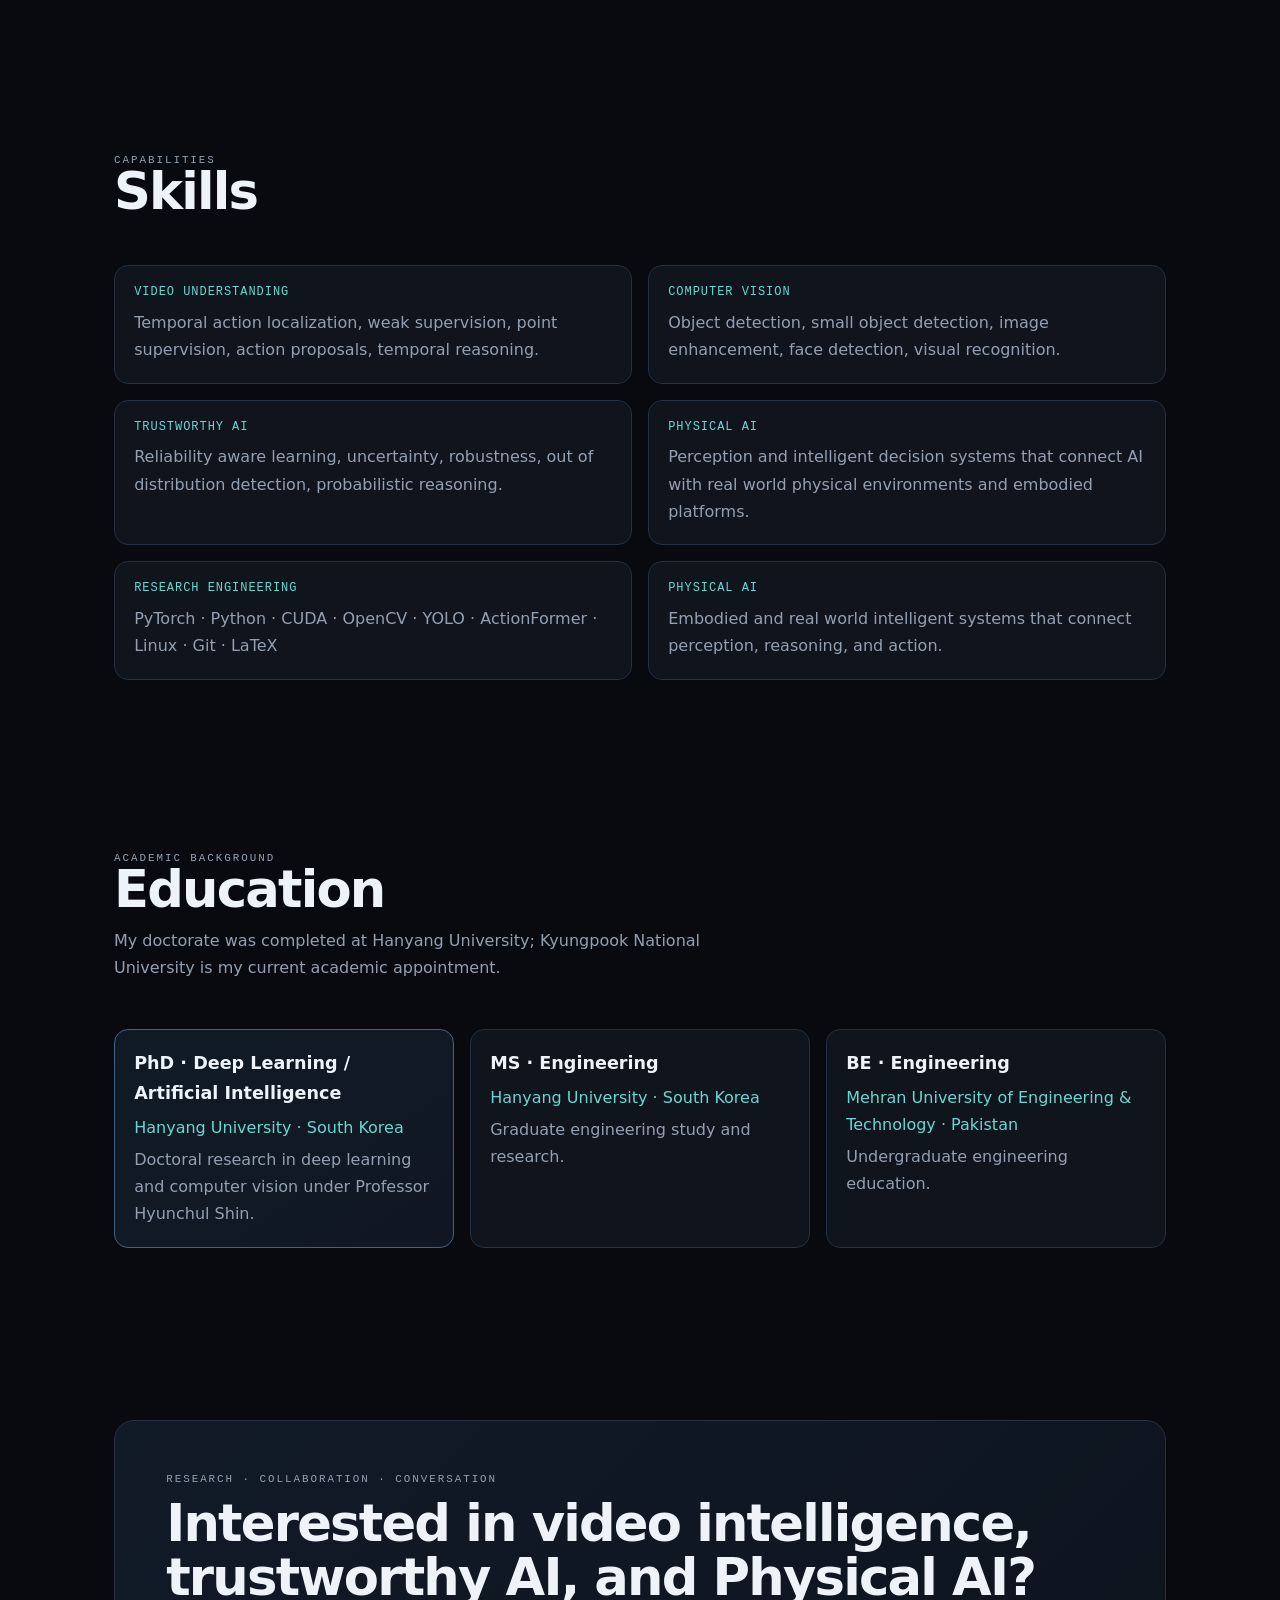
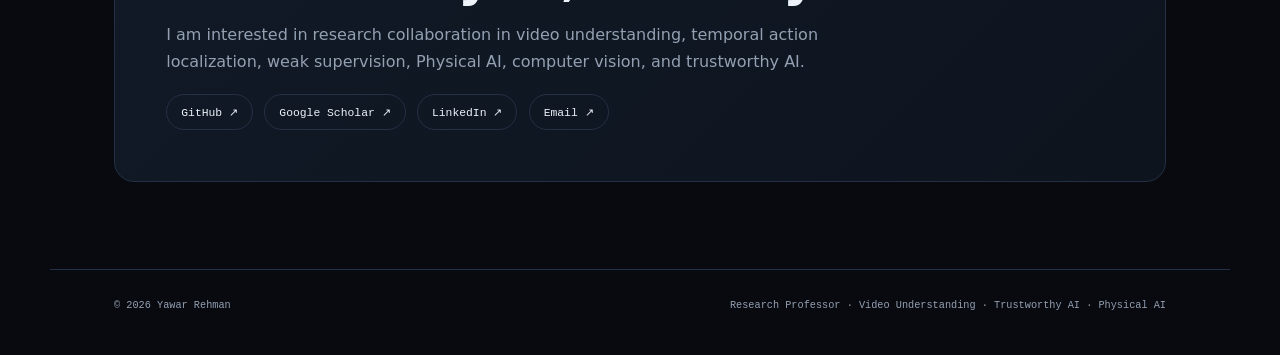
==== commit bda27d44: "Restore skills heading after profile link update" ====
--- a/index.html
+++ b/index.html
@@ -23,7 +23,7 @@
 <section id="projects"><div class="wrap"><div class="sec-head reveal"><p class="eyebrow" data-en="Selected work" data-ko="주요 연구">Selected work</p><h2 data-en="Projects" data-ko="프로젝트">Projects</h2><p data-en="Research in video understanding, point supervised temporal localization, trustworthy AI, Physical AI, and visual detection." data-ko="영상 이해, 포인트 감독 기반 시간적 위치 추정, 신뢰할 수 있는 AI, 피지컬 AI 및 시각 객체 탐지에 관한 연구입니다.">Research in video understanding, point supervised temporal localization, trustworthy AI, Physical AI, and visual detection.</p></div><div class="cards"><article class="card reveal"><div class="thumb"><div class="grid"></div><div class="timeline-viz"></div><div class="dot"></div><span class="num">01</span></div><div class="body-card"><span class="badge" data-en="Current research" data-ko="현재 연구">Current research</span><h3 data-en="Point Supervised Temporal Action Localization" data-ko="포인트 감독 기반 시간적 행동 위치 추정">Point Supervised Temporal Action Localization</h3><p data-en="Learning action boundaries in long, untrimmed videos using sparse point annotations, temporal cues, and reliability aware supervision." data-ko="희소한 포인트 주석, 시간적 단서, 신뢰도 기반 감독을 활용하여 긴 비편집 영상에서 행동 경계를 학습합니다.">Learning action boundaries in long, untrimmed videos using sparse point annotations, temporal cues, and reliability aware supervision.</p><ul class="tags"><li>PSTAL</li><li>ActionFormer</li><li>Weak Supervision</li></ul></div></article><article class="card reveal"><div class="thumb"><div class="grid"></div><div class="heat"></div><span class="num">02</span></div><div class="body-card"><span class="badge" data-en="Published" data-ko="출판">Published</span><h3>YOLO-SOD</h3><p data-en="A color probability map based fuzzy framework using deep models for face detection." data-ko="딥러닝 모델을 활용한 얼굴 탐지를 위해 색상 확률 맵과 퍼지 기법을 결합한 프레임워크입니다.">A color probability map based fuzzy framework using deep models for face detection.</p><ul class="tags"><li>YOLO</li><li>Face Detection</li><li>Fuzzy Vision</li></ul></div></article><article class="card reveal"><div class="thumb"><div class="grid"></div><div class="box"></div><span class="num">03</span></div><div class="body-card"><span class="badge" data-en="Detection" data-ko="객체 탐지">Detection</span><h3 data-en="Small Traffic Sign Detection in Big Images" data-ko="고해상도 영상의 소형 교통표지판 탐지">Small Traffic Sign Detection in Big Images</h3><p data-en="Detecting extremely small traffic signs in large, high resolution images where conventional detectors struggle with scale." data-ko="일반적인 탐지기가 크기 문제로 어려움을 겪는 대형 고해상도 영상에서 매우 작은 교통표지판을 탐지합니다.">Detecting extremely small traffic signs in large, high resolution images where conventional detectors struggle with scale.</p><ul class="tags"><li>Object Detection</li><li>Small Objects</li><li>IEEE Access</li></ul></div></article><article class="card reveal"><div class="thumb"><div class="grid"></div><div class="timeline-viz"></div><span class="num">04</span></div><div class="body-card"><span class="badge" data-en="Video AI" data-ko="영상 AI">Video AI</span><h3 data-en="Weakly Supervised Video Understanding" data-ko="약한 감독 기반 영상 이해">Weakly Supervised Video Understanding</h3><p data-en="Learning useful temporal representations and localization cues from video while reducing expensive dense annotation." data-ko="비용이 높은 조밀한 주석을 줄이면서 영상에서 유용한 시간적 표현과 위치 추정 단서를 학습합니다.">Learning useful temporal representations and localization cues from video while reducing expensive dense annotation.</p><ul class="tags"><li>Video</li><li>Temporal Learning</li><li>Deep Learning</li></ul></div></article></div></div></section>
 <section id="experience"><div class="wrap"><div class="sec-head reveal"><p class="eyebrow" data-en="Academic + industry" data-ko="학계 + 산업">Academic + industry</p><h2 data-en="Experience" data-ko="경력">Experience</h2><p data-en="University teaching, funded research, doctoral research, and industrial AI development across Pakistan and South Korea." data-ko="파키스탄과 대한민국에서 대학 교육, 연구과제, 박사 연구, 산업 AI 개발을 수행해 왔습니다.">University teaching, funded research, doctoral research, and industrial AI development across Pakistan and South Korea.</p></div><div class="timeline" id="experience-list"></div></div></section>
 <section id="papers"><div class="wrap"><div class="sec-head reveal"><p class="eyebrow" data-en="Research output" data-ko="연구 성과">Research output</p><h2 data-en="Selected Papers" data-ko="주요 논문">Selected Papers</h2><p data-en="Selected publications in computer vision, object detection, and image understanding." data-ko="컴퓨터 비전, 객체 탐지 및 영상 이해 분야의 주요 논문입니다.">Selected publications in computer vision, object detection, and image understanding.</p></div><div class="papers"><article class="paper reveal"><div class="year">2026</div><div><h3>YOLO-SOD: Color probability map based fuzzy framework using deep models for face detection</h3><p>PLOS ONE</p></div><a href="https://doi.org/10.1371/journal.pone.0360794" target="_blank" rel="noreferrer">DOI ↗</a></article><article class="paper reveal"><div class="year">2022</div><div><h3>Small Traffic Sign Detection in Big Images: Searching Needle in a Hay</h3><p>IEEE Access</p></div><a href="https://scholar.google.com/scholar?q=%22Small+Traffic+Sign+Detection+in+Big+Images%22" target="_blank" rel="noreferrer" data-en="Paper ↗" data-ko="논문 ↗">Paper ↗</a></article><article class="paper reveal"><div class="year">2017</div><div><h3>D-Patches: Effective Traffic Sign Detection with Occlusion Handling</h3><p>IET Computer Vision</p></div><a href="https://scholar.google.com/scholar?q=%22D-Patches%22+%22Yawar+Rehman%22" target="_blank" rel="noreferrer" data-en="Paper ↗" data-ko="논문 ↗">Paper ↗</a></article><article class="paper reveal"><div class="year">2016</div><div><h3>Single Image Dehazing via Reliability Guided Fusion</h3><p>Journal of Visual Communication and Image Representation</p></div><a href="https://scholar.google.com/scholar?q=%22Single+Image+Dehazing+via+Reliability+Guided+Fusion%22" target="_blank" rel="noreferrer" data-en="Paper ↗" data-ko="논문 ↗">Paper ↗</a></article></div></div></section>
-<section id="skills"><div class="wrap"><div class="sec-head reveal"><p class="eyebrow" data-en="Capabilities" data-ko="연구 역량">Capabilities</h2></div><div class="skill-grid"><article class="skill reveal"><h3 data-en="Video Understanding" data-ko="영상 이해">Video Understanding</h3><p data-en="Temporal action localization, weak supervision, point supervision, action proposals, temporal reasoning." data-ko="시간적 행동 위치 추정, 약한 감독 학습, 포인트 감독 학습, 행동 후보 생성 및 시간적 추론.">Temporal action localization, weak supervision, point supervision, action proposals, temporal reasoning.</p></article><article class="skill reveal"><h3 data-en="Computer Vision" data-ko="컴퓨터 비전">Computer Vision</h3><p data-en="Object detection, small object detection, image enhancement, face detection, visual recognition." data-ko="객체 탐지, 소형 객체 탐지, 영상 향상, 얼굴 탐지 및 시각 인식.">Object detection, small object detection, image enhancement, face detection, visual recognition.</p></article><article class="skill reveal"><h3 data-en="Trustworthy AI" data-ko="신뢰할 수 있는 AI">Trustworthy AI</h3><p data-en="Reliability aware learning, uncertainty, robustness, out of distribution detection, probabilistic reasoning." data-ko="신뢰도 기반 학습, 불확실성, 강건성, 분포 외 탐지 및 확률적 추론.">Reliability aware learning, uncertainty, robustness, out of distribution detection, probabilistic reasoning.</p></article><article class="skill reveal"><h3 data-en="Physical AI" data-ko="피지컬 AI">Physical AI</h3><p data-en="Perception and intelligent decision systems that connect AI with real world physical environments and embodied platforms." data-ko="AI를 실제 물리 환경 및 구현형 플랫폼과 연결하는 인지 및 지능형 의사결정 시스템을 연구합니다.">Perception and intelligent decision systems that connect AI with real world physical environments and embodied platforms.</p></article><article class="skill reveal"><h3 data-en="Research Engineering" data-ko="연구 개발">Research Engineering</h3><p>PyTorch · Python · CUDA · OpenCV · YOLO · ActionFormer · Linux · Git · LaTeX</p></article></div></div></section>
+<section id="skills"><div class="wrap"><div class="sec-head reveal"><p class="eyebrow" data-en="Capabilities" data-ko="연구 역량">Capabilities</p><h2 data-en="Skills" data-ko="기술 및 연구 분야">Skills</h2></div><div class="skill-grid"><article class="skill reveal"><h3 data-en="Video Understanding" data-ko="영상 이해">Video Understanding</h3><p data-en="Temporal action localization, weak supervision, point supervision, action proposals, temporal reasoning." data-ko="시간적 행동 위치 추정, 약한 감독 학습, 포인트 감독 학습, 행동 후보 생성 및 시간적 추론.">Temporal action localization, weak supervision, point supervision, action proposals, temporal reasoning.</p></article><article class="skill reveal"><h3 data-en="Computer Vision" data-ko="컴퓨터 비전">Computer Vision</h3><p data-en="Object detection, small object detection, image enhancement, face detection, visual recognition." data-ko="객체 탐지, 소형 객체 탐지, 영상 향상, 얼굴 탐지 및 시각 인식.">Object detection, small object detection, image enhancement, face detection, visual recognition.</p></article><article class="skill reveal"><h3 data-en="Trustworthy AI" data-ko="신뢰할 수 있는 AI">Trustworthy AI</h3><p data-en="Reliability aware learning, uncertainty, robustness, out of distribution detection, probabilistic reasoning." data-ko="신뢰도 기반 학습, 불확실성, 강건성, 분포 외 탐지 및 확률적 추론.">Reliability aware learning, uncertainty, robustness, out of distribution detection, probabilistic reasoning.</p></article><article class="skill reveal"><h3 data-en="Physical AI" data-ko="피지컬 AI">Physical AI</h3><p data-en="Perception and intelligent decision systems that connect AI with real world physical environments and embodied platforms." data-ko="AI를 실제 물리 환경 및 구현형 플랫폼과 연결하는 인지 및 지능형 의사결정 시스템을 연구합니다.">Perception and intelligent decision systems that connect AI with real world physical environments and embodied platforms.</p></article><article class="skill reveal"><h3 data-en="Research Engineering" data-ko="연구 개발">Research Engineering</h3><p>PyTorch · Python · CUDA · OpenCV · YOLO · ActionFormer · Linux · Git · LaTeX</p></article></div></div></section>
 <section id="education"><div class="wrap"><div class="sec-head reveal"><p class="eyebrow" data-en="Academic background" data-ko="학력">Academic background</p><h2 data-en="Education" data-ko="교육">Education</h2><p data-en="My doctorate was completed at Hanyang University; Kyungpook National University is my current academic appointment." data-ko="박사학위는 한양대학교에서 취득했으며, 경북대학교는 현재 재직 중인 기관입니다.">My doctorate was completed at Hanyang University; Kyungpook National University is my current academic appointment.</p></div><div class="education" id="education-list"></div></div></section>
 <section id="contact"><div class="wrap"><div class="contact-box reveal"><p class="eyebrow" data-en="Research · Collaboration · Conversation" data-ko="연구 · 협업 · 교류">Research · Collaboration · Conversation</p><h2 data-en="Interested in video intelligence, trustworthy AI, and Physical AI?" data-ko="영상 지능, 신뢰할 수 있는 AI 및 피지컬 AI 연구에 관심이 있으신가요?">Interested in video intelligence, trustworthy AI, and Physical AI?</h2><p data-en="I am interested in research collaboration in video understanding, temporal action localization, weak supervision, Physical AI, computer vision, and trustworthy AI." data-ko="영상 이해, 시간적 행동 위치 추정, 약한 감독 학습, 피지컬 AI, 컴퓨터 비전 및 신뢰할 수 있는 AI 분야의 연구 협업에 관심이 있습니다.">I am interested in research collaboration in video understanding, temporal action localization, weak supervision, Physical AI, computer vision, and trustworthy AI.</p><div class="socials"><a href="https://github.com/yawar26" target="_blank" rel="noreferrer">GitHub ↗</a><a href="https://scholar.google.com/scholar?q=%22Yawar+Rehman%22+computer+vision" target="_blank" rel="noreferrer">Google Scholar ↗</a><a href="https://www.linkedin.com/in/yawar-rehman-820118b/" target="_blank" rel="noreferrer">LinkedIn ↗</a><a href="mailto:reh.yawar2@gmail.com" data-en="Email ↗" data-ko="이메일 ↗">Email ↗</a></div></div></div></section>
 </main>
